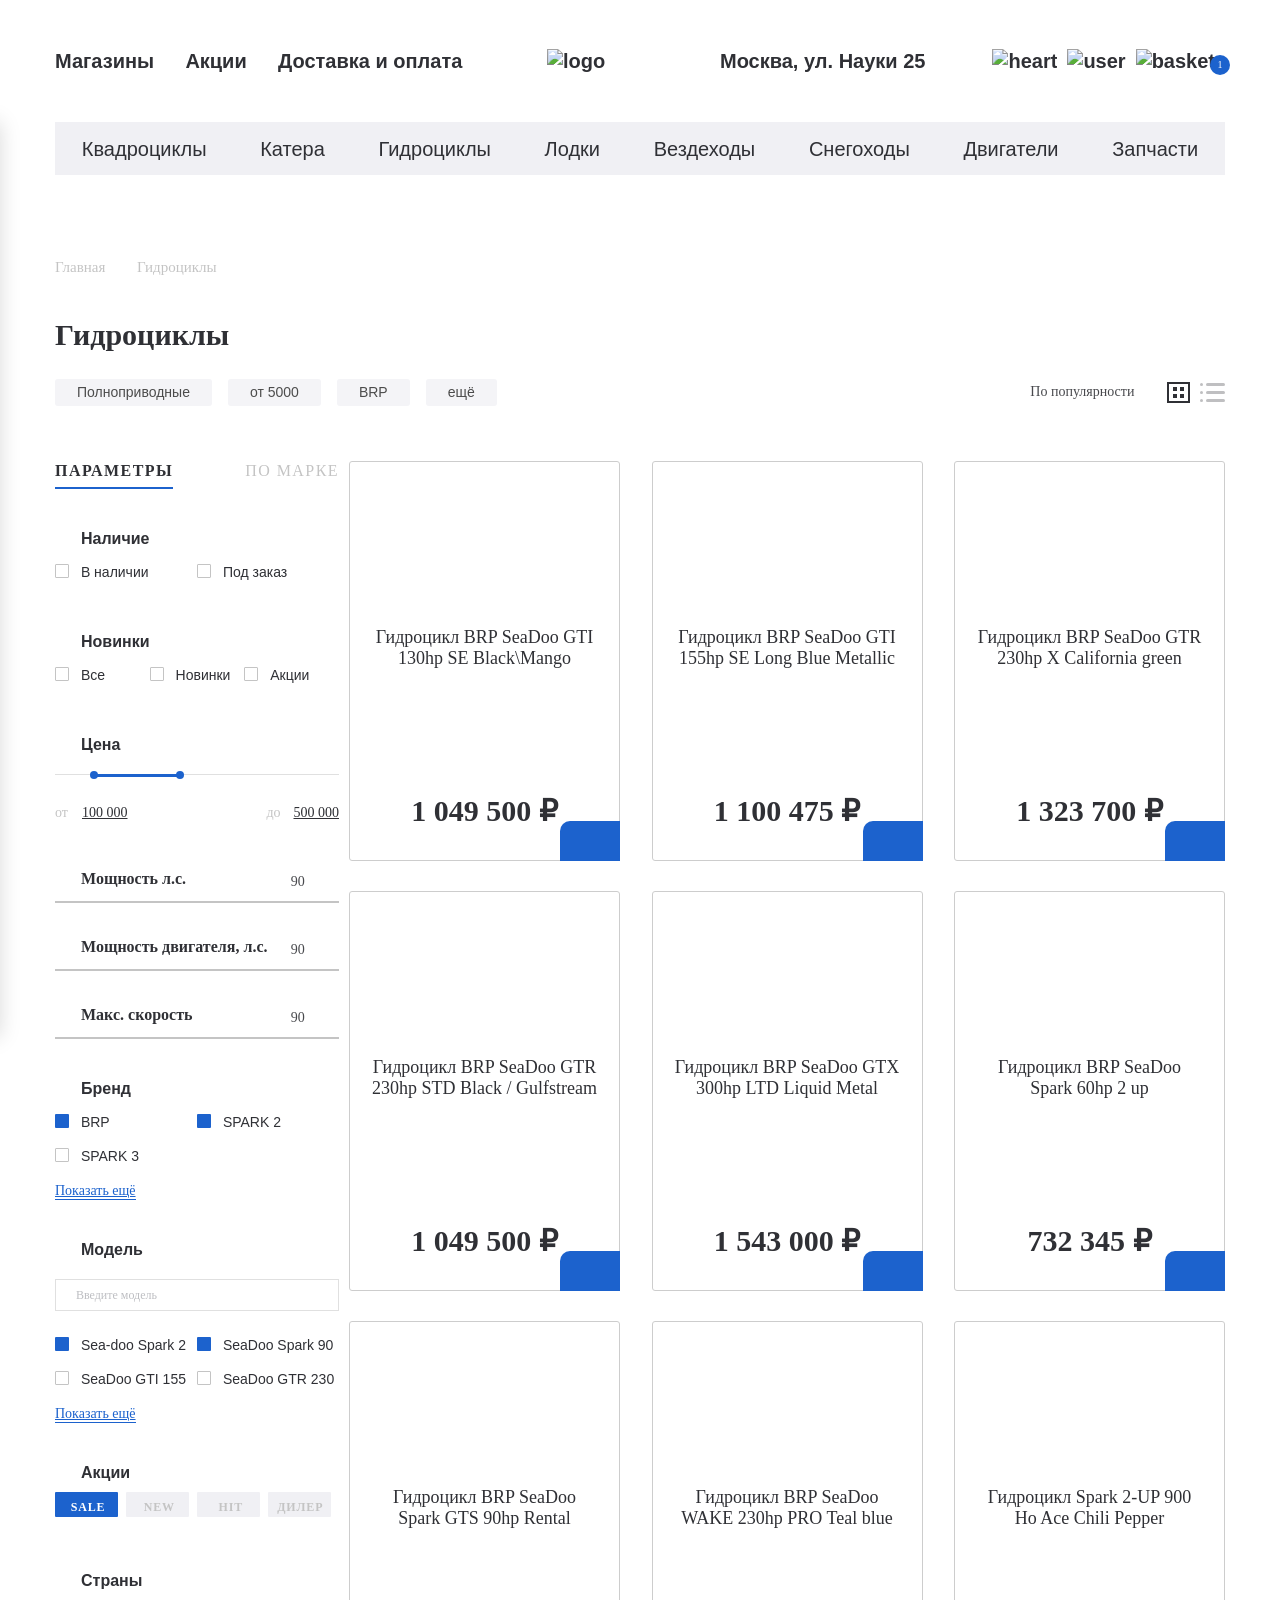
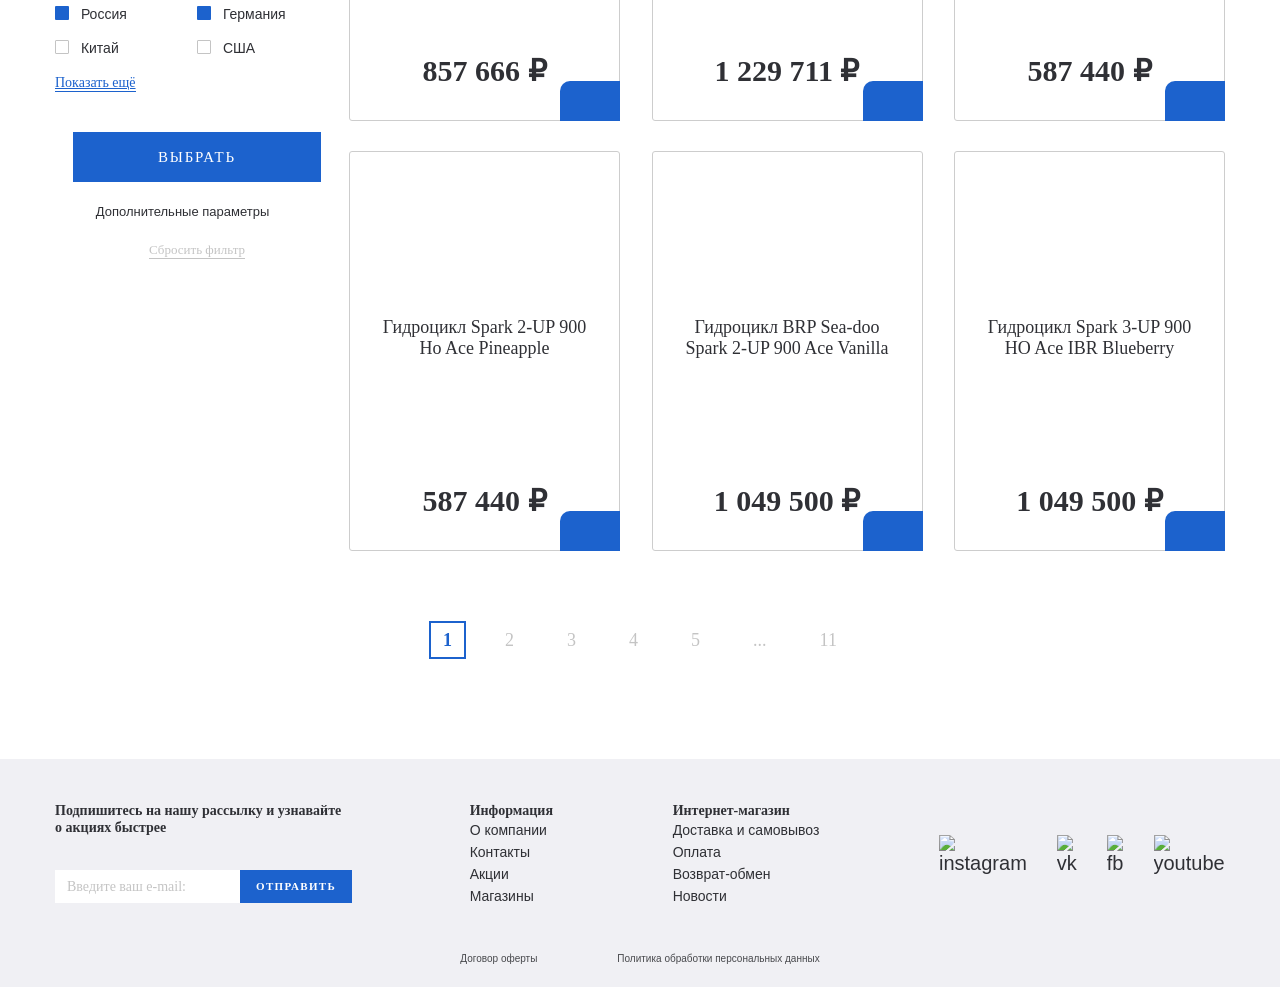
==== catalog.html @ 871e612c "Add files via upload" ====
<!DOCTYPE html>
<html lang="ru">

<head>
    <meta charset="UTF-8">
    <meta http-equiv="X-UA-Compatible" content="IE=edge">
    <meta name="viewport" content="width=device-width, initial-scale=1.0">
    <title>Hydrocycles</title>
    <link rel="stylesheet" href="css/style.min.css">
</head>

<body>

    <div class="wrapper">
        <header class="header">
            <div class="header__top">
                <div class="container">
                    <div class="header__top-inner">

                        <nav class="menu">
                            <button class="menu__btn">
                                <div class="menu__btn-line"></div>
                                <div class="menu__btn-line"></div>
                                <div class="menu__btn-line"></div>
                            </button>

                            <ul class="menu__list">
                                <li class="menu__item"><a class="menu__link" href="#">Магазины</a></li>
                                <li class="menu__item"><a class="menu__link" href="#">Акции</a></li>
                                <li class="menu__item"><a class="menu__link" href="#">Доставка и оплата</a></li>
                            </ul>
                        </nav>
                        <a class="logo" href="#">
                            <img class="logo__img" src="images/logo.svg" alt="logo">
                        </a>
                        <div class="header__box">
                            <p class="header__address">
                                Москва, ул. Науки 25
                            </p>
                            <ul class="user-list">
                                <li class="user-list__item">
                                    <a class="user-list__link" href="#">
                                        <img src="images/heart.svg" alt="heart">
                                    </a>
                                </li>
                                <li class="user-list__item">
                                    <a class="user-list__link" href="#">
                                        <img src="images/user.svg" alt="user">
                                    </a>
                                </li>
                                <li class="user-list__item">
                                    <a class="user-list__link basket" href="#">
                                        <img src="images/basket.svg" alt="basket">
                                        <p class="basket__num">1</p>
                                    </a>
                                </li>
                            </ul>
                        </div>
                    </div>
                </div>
            </div>
            <ul class="menu-mobile__list">
                <li class="menu-mobile__item">
                    <a class="menu-mobile__link" href="#">
                        <img class="menu-mobile__img" src="images/user.svg" alt="user">
                        <p class="menu-mobile__text">Войти</p>
                    </a>
                </li>
                <li class="menu-mobile__item">
                    <a class="menu-mobile__link" href="#">
                        <img class="menu-mobile__img" src="images/user.svg" alt="user">
                        <p class="menu-mobile__text">Регистрация</p>
                    </a>
                </li>
                <li class="menu-mobile__item">
                    <a class="menu-mobile__link" href="#">
                        <img class="menu-mobile__img" src="images/heart.svg" alt="heart">
                        <p class="menu-mobile__text">Избранное</p>
                    </a>
                </li>
                <li class="menu-mobile__item">
                    <a class="menu-mobile__link" href="#">
                        <img class="menu-mobile__img" src="images/basket.svg" alt="basket">
                        <p class="menu-mobile__text">Корзина</p>
                    </a>
                </li>
                <li class="menu-mobile__item">
                    <a class="menu-mobile__link" href="#">
                        <img class="menu-mobile__img" src="images/home.svg" alt="shop">
                        <p class="menu-mobile__text">Магазины</p>
                    </a>
                </li>
                <li class="menu-mobile__item">
                    <a class="menu-mobile__link" href="#">
                        <img class="menu-mobile__img" src="images/procents.svg" alt="sales">
                        <p class="menu-mobile__text">Акции</p>
                    </a>
                </li>
                <li class="menu-mobile__item">
                    <a class="menu-mobile__link" href="#">
                        <img class="menu-mobile__img" src="images/delivery.svg" alt="delivery">
                        <p class="menu-mobile__text">Доставка и оплата</p>
                    </a>
                </li>
                <li class="menu-mobile__item">
                    <a class="menu-mobile__link" href="#">
                        <p class="menu-mobile__text">Квадроциклы</p>
                    </a>
                </li>
                <li class="menu-mobile__item">
                    <a class="menu-mobile__link" href="#">
                        <p class="menu-mobile__text">Катера</p>
                    </a>
                </li>
                <li class="menu-mobile__item">
                    <a class="menu-mobile__link" href="#">
                        <p class="menu-mobile__text">Гидроциклы</p>
                    </a>
                </li>
                <li class="menu-mobile__item">
                    <a class="menu-mobile__link" href="#">
                        <p class="menu-mobile__text">Лодки</p>
                    </a>
                </li>
                <li class="menu-mobile__item">
                    <a class="menu-mobile__link" href="#">
                        <p class="menu-mobile__text">Вездеходы</p>
                    </a>
                </li>
                <li class="menu-mobile__item">
                    <a class="menu-mobile__link" href="#">
                        <p class="menu-mobile__text">Снегопады</p>
                    </a>
                </li>
                <li class="menu-mobile__item">
                    <a class="menu-mobile__link" href="#">
                        <p class="menu-mobile__text">Двигатели</p>
                    </a>
                </li>
                <li class="menu-mobile__item">
                    <a class="menu-mobile__link" href="#">
                        <p class="menu-mobile__text">Запчасти</p>
                    </a>
                </li>
            </ul>

            <div class="menu__mobile-linewrapper">
                <ul class="menu__mobile-line">
                    <li class="menu__item"><a class="menu__link" href="#">Магазины</a></li>
                    <li class="menu__item"><a class="menu__link" href="#">Акции</a></li>
                    <li class="menu__item"><a class="menu__link" href="#">Доставка и оплата</a></li>
                </ul>
            </div>
            <div class="header__bottom">
                <div class="container">
                    <ul class="menu-categories">
                        <li class="menu-categories__item"><a class="menu-categories__link" href="#">Квадроциклы</a></li>
                        <li class="menu-categories__item"><a class="menu-categories__link" href="#">Катера</a></li>
                        <li class="menu-categories__item"><a class="menu-categories__link" href="#">Гидроциклы</a></li>
                        <li class="menu-categories__item"><a class="menu-categories__link" href="#">Лодки</a></li>
                        <li class="menu-categories__item"><a class="menu-categories__link" href="#">Вездеходы</a></li>
                        <li class="menu-categories__item"><a class="menu-categories__link" href="#">Снегоходы</a></li>
                        <li class="menu-categories__item"><a class="menu-categories__link" href="#">Двигатели</a></li>
                        <li class="menu-categories__item"><a class="menu-categories__link" href="#">Запчасти</a></li>
                    </ul>
                </div>
            </div>
        </header>

        <main class="main">

            <div class="breadcrumbs">
                <div class="container">
                    <div class="breadcrumbs__inner">
                        <ul class="breadcrumbs__list mobile-overflow">
                            <li class="breadcrumbs__list-item">
                                <a class="breadcrumbs__list-link" href="#">Главная</a>
                            </li>
                            <li class="breadcrumbs__list-item">
                                <a class="breadcrumbs__list-link" href="#">Гидроциклы</a>
                            </li>
                        </ul>
                    </div>
                </div>
            </div>
            <section class="catalog">
                <div class="container">
                    <h2 class="catalog__title">Гидроциклы</h2>
                    <div class="catalog__filter">
                        <div class="catalog__filter-itemsinner">
                            <div class="catalog__filter-items mobile-overflow">
                                <button>Полноприводные</button>
                                <button>от 5000</button>
                                <button>BRP</button>
                                <button>ещё</button>
                            </div>
                        </div>


                        <div class="catalog__filter-btn">
                            <select class=" filter-style select-item">
                                <option class="catalog__filter-option" value="">По популярности</option>
                                <option class="catalog__filter-option" value="">2</option>
                                <option class="catalog__filter-option" value="">3</option>
                            </select>
                            <button
                                class="catalog__filter-btngrid catalog__filter-button catalog__filter-button--active">
                                <svg width="23" height="21" viewbox="0 0 23 21" fill="none"
                                    xmlns="http://www.w3.org/2000/svg">
                                    <rect x="1" y="1" width="21" height="19" stroke="#2F3035" stroke-width="2" />
                                    <rect x="7" y="6" width="2" height="2" fill="#2F3035" stroke="#2F3035"
                                        stroke-width="2" />
                                    <rect x="7" y="13" width="2" height="2" fill="#2F3035" stroke="#2F3035"
                                        stroke-width="2" />
                                    <rect x="14" y="6" width="2" height="2" fill="#2F3035" stroke="#2F3035"
                                        stroke-width="2" />
                                    <rect x="14" y="13" width="2" height="2" fill="#2F3035" stroke="#2F3035"
                                        stroke-width="2" />
                                </svg>
                            </button>
                            <button class="catalog__filter-btnline catalog__filter-button">
                                <svg width="25" height="19" viewbox="0 0 25 19" fill="none"
                                    xmlns="http://www.w3.org/2000/svg">
                                    <g opacity="1">
                                        <rect x="6" width="19" height="3" rx="1.5" fill="#2F3035" />
                                        <rect x="6" y="8" width="19" height="3" rx="1.5" fill="#2F3035" />
                                        <rect x="6" y="16" width="19" height="3" rx="1.5" fill="#2F3035" />
                                        <rect width="3" height="3" rx="1.5" fill="#2F3035" />
                                        <rect y="8" width="3" height="3" rx="1.5" fill="#2F3035" />
                                        <rect y="16" width="3" height="3" rx="1.5" fill="#2F3035" />
                                    </g>
                                </svg>
                            </button>
                        </div>

                    </div>
                   
                    <div class="catalog__inner">
                         <div class="aside__btn">Фильтры</div>
                        <aside class="catalog__inner-aside aside-filter">
                            <div class="tabs-wrapper tabs-wrapper--no-scroll">
                                <div class="tabs aside-filter__tabs">
                                    <a class="tab  aside-filter__tab tab--active"
                                        href="#filter-1"><span>Параметры</span></a>
                                    <a class="tab aside-filter__tab" href="#filter-2"><span>По марке</span></a>
                                </div>
                  
                                <div class="tabs-container">
                                    <div id="filter-1"
                                        class="tabs-content aside-filter__tabs-content tabs-content--active">
                                        <form class="aside-filter__form">
                                            <ul class="aside-filter__list">
                                                <li class="aside-filter__item-drop">
                                                    <p
                                                        class="aside-filter__item-title filter__item-drop filter__item-drop--active">
                                                        Наличие</p>
                                                    <div class="aside-filter__content">
                                                        <div class="aside-filter__content-box">
                                                            <label class="aside-filter__content-label">
                                                                <input class="filter-style" type="checkbox">
                                                                В наличии
                                                            </label>
                                                        </div>
                                                        <div class="aside-filter__content-box">
                                                            <label class="aside-filter__content-label">
                                                                <input class="filter-style" type="checkbox">
                                                                Под заказ
                                                            </label>
                                                        </div>
                                                    </div>
                                                </li>

                                                <li class="aside-filter__item-drop">
                                                    <p
                                                        class="aside-filter__item-title filter__item-drop filter__item-drop--active">
                                                        Новинки</p>
                                                    <div class="aside-filter__content aside-filter__content-radio">
                                                        <div class="aside-filter__content-box">
                                                            <label class="aside-filter__content-label">
                                                                <input class="filter-style" name="radio" type="radio">
                                                                Все
                                                            </label>
                                                        </div>
                                                        <div class="aside-filter__content-box">
                                                            <label class="aside-filter__content-label">
                                                                <input class="filter-style" name="radio" type="radio">
                                                                Новинки
                                                            </label>
                                                        </div>
                                                        <div class="aside-filter__content-box">
                                                            <label class="aside-filter__content-label">
                                                                <input class="filter-style" name="radio" type="radio">
                                                                Акции
                                                            </label>
                                                        </div>
                                                    </div>
                                                </li>
                                                <li class="aside-filter__item-drop">
                                                    <p
                                                        class="aside-filter__item-title filter__item-drop filter__item-drop--active">
                                                        Цена</p>

                                                    <div class="aside-filter__content ">
                                                        <input type="text" class="js-range-slider" name="my_range"
                                                            value="" data-min="100000" data-max="500000"
                                                            data-from="150000" data-to="275000" />
                                                    </div>
                                                </li>

                                                <li class="aside-filter__item-list">
                                                    <div class="filter__item-list">
                                                        <p class="filter__item-listtitle">Мощность л.с. </p>
                                                        <select class="filter-style filter__item-listselect">
                                                            <option>90</option>
                                                            <option>130</option>
                                                            <option>154</option>
                                                            <option>230</option>
                                                        </select>

                                                    </div>
                                                    <div class="filter__item-list">
                                                        <p class="filter__item-listtitle">Мощность двигателя, л.с. </p>
                                                        <select class="filter-style filter__item-listselect">
                                                            <option>90</option>
                                                            <option>130</option>
                                                            <option>154</option>
                                                            <option>230</option>
                                                        </select>

                                                    </div>

                                                    <div class="filter__item-list">
                                                        <p class="filter__item-listtitle">Макс. скорость </p>
                                                        <select class="filter-style filter__item-listselect">
                                                            <option>90</option>
                                                            <option>130</option>
                                                            <option>154</option>
                                                            <option>230</option>
                                                        </select>

                                                    </div>

                                                </li>

                                                <li class="aside-filter__item-drop">
                                                    <p
                                                        class="aside-filter__item-title filter__item-drop filter__item-drop--active">
                                                        Бренд</p>
                                                    <div class="aside-filter__content">
                                                        <div class="aside-filter__content-box">
                                                            <label class="aside-filter__content-label">
                                                                <input class="filter-style" type="checkbox" checked>
                                                                BRP
                                                            </label>
                                                        </div>
                                                        <div class="aside-filter__content-box">
                                                            <label class="aside-filter__content-label">
                                                                <input class="filter-style" type="checkbox" checked>
                                                                SPARK 2
                                                            </label>
                                                        </div>
                                                        <div class="aside-filter__content-box">
                                                            <label class="aside-filter__content-label">
                                                                <input class="filter-style" type="checkbox">
                                                                SPARK 3
                                                            </label>
                                                        </div>
                                                        <div class="filter-more">
                                                            <button class="filter-more__btn">Показать ещё </button>
                                                        </div>
                                                    </div>
                                                </li>

                                                <li class="aside-filter__item-drop">
                                                    <p
                                                        class="aside-filter__item-title filter__item-drop filter__item-drop--active">
                                                        Модель
                                                    </p>
                                                    <div class="aside-filter__content">
                                                        <input class="filter-search" type="text"
                                                            placeholder="Введите модель ">
                                                        <div class="aside-filter__content-box">
                                                            <label class="aside-filter__content-label">
                                                                <input class="filter-style" type="checkbox" checked>
                                                                Sea-doo Spark 2
                                                            </label>
                                                        </div>
                                                        <div class="aside-filter__content-box">
                                                            <label class="aside-filter__content-label">
                                                                <input class="filter-style" type="checkbox" checked>
                                                                SeaDoo Spark 90
                                                            </label>
                                                        </div>
                                                        <div class="aside-filter__content-box">
                                                            <label class="aside-filter__content-label">
                                                                <input class="filter-style" type="checkbox">
                                                                SeaDoo GTI 155
                                                            </label>
                                                        </div>
                                                        <div class="aside-filter__content-box">
                                                            <label class="aside-filter__content-label">
                                                                <input class="filter-style" type="checkbox">
                                                                SeaDoo GTR 230
                                                            </label>
                                                        </div>
                                                        <div class="filter-more">
                                                            <button class="filter-more__btn">Показать ещё </button>
                                                        </div>
                                                    </div>
                                                </li>

                                                <li class="aside-filter__item-drop btn-checked">

                                                    <p
                                                        class="aside-filter__item-title filter__item-drop filter__item-drop--active">
                                                        Акции</p>
                                                    <div class="aside-filter__content">
                                                        <div class="aside-filter__content-box">
                                                            <label class="aside-filter__content-label">
                                                                <input class="filter-style" type="checkbox" checked>
                                                                <span class="btn-checked__text">SALE</span>
                                                            </label>
                                                        </div>
                                                        <div class="aside-filter__content-box">
                                                            <label class="aside-filter__content-label">
                                                                <input class="filter-style" type="checkbox">
                                                                <span class="btn-checked__text">NEW</span>
                                                            </label>
                                                        </div>
                                                        <div class="aside-filter__content-box">
                                                            <label class="aside-filter__content-label">
                                                                <input class="filter-style" type="checkbox">
                                                                <span class="btn-checked__text"> HIT</span>
                                                            </label>
                                                        </div>
                                                        <div class="aside-filter__content-box">
                                                            <label class="aside-filter__content-label">
                                                                <input class="filter-style" type="checkbox">
                                                                <span class="btn-checked__text"> ДИЛЕР</span>
                                                            </label>
                                                        </div>
                                                    </div>
                                                </li>

                                                <li class="aside-filter__item-drop">
                                                    <p
                                                        class="aside-filter__item-title filter__item-drop filter__item-drop--active">
                                                        Страны</p>
                                                    <div class="aside-filter__content">
                                                        <div class="aside-filter__content-box">
                                                            <label class="aside-filter__content-label">
                                                                <input class="filter-style" type="checkbox" checked>
                                                                Россия
                                                            </label>
                                                        </div>
                                                        <div class="aside-filter__content-box">
                                                            <label class="aside-filter__content-label">
                                                                <input class="filter-style" type="checkbox" checked>
                                                                Германия
                                                            </label>
                                                        </div>
                                                        <div class="aside-filter__content-box">
                                                            <label class="aside-filter__content-label">
                                                                <input class="filter-style" type="checkbox">
                                                                Китай
                                                            </label>
                                                        </div>
                                                        <div class="aside-filter__content-box">
                                                            <label class="aside-filter__content-label">
                                                                <input class="filter-style" type="checkbox">
                                                                США
                                                            </label>
                                                        </div>
                                                        <div class="filter-more">
                                                            <button class="filter-more__btn">Показать ещё </button>
                                                        </div>
                                                    </div>
                                                </li>
                                                <li class="aside-filter__item-drop aside-filter__item-btn">
                                                    <button class="filter-btn__choose filter-btn__choose--active"
                                                        type="submit">Выбрать</button>
                                                    <p class="filter__extra">Дополнительные параметры</p>
                                                    <div class="filter__extra-content">more</div>
                                                    <button class="filter-btn__reset" type="submit">Сбросить
                                                        фильтр</button>
                                                </li>
                                            </ul>
                                        </form>
                                    </div>
                                    <div id="filter-2" class="tabs-content aside-filter__tabs-content"></div>
                                </div>
                            </div>
                        </aside>
                        <div class="catalog__inner-list">
                            <div class="product-item__wrapper ">
                                <button class="product-item__favorite"></button>
                                <button class="product-item__basket">

                                </button>
                                <a class="product-item__notify-link" href="#">
                                    <span>Сообщить о поступлении</span> </a>
                                <a class="product-item" href="#">
                                    <p class="product-item__hover-text">посмотреть товар</p>
                                    <img class="product-item__img" src="images/content/hydrocycle-1.png" alt="">
                                    <h4 class="product-item__title">Гидроцикл BRP SeaDoo GTI 130hp SE Black\Mango</h4>
                                    <p class=" price product-item__price">1 049 500 ₽</p>
                                    <p class="product-item__notify-text">нет в наличии</p>
                                </a>
                            </div>
                            <div class="product-item__wrapper ">
                                <button class="product-item__favorite"></button>
                                <button class="product-item__basket">

                                </button>
                                <a class="product-item__notify-link" href="#">
                                    <span>Сообщить о поступлении</span> </a>
                                <a class="product-item " href="#">
                                    <p class="product-item__hover-text">посмотреть товар</p>
                                    <img class="product-item__img" src="images/content/hydrocycle-2.png" alt="">
                                    <h4 class="product-item__title">Гидроцикл BRP SeaDoo GTI 155hp SE Long Blue Metallic
                                    </h4>
                                    <p class=" price product-item__price">1 100 475 ₽</p>
                                    <p class="product-item__notify-text">нет в наличии</p>
                                </a>
                            </div>
                            <div class="product-item__wrapper ">
                                <button class="product-item__favorite"></button>
                                <button class="product-item__basket">

                                </button>
                                <a class="product-item__notify-link" href="#">
                                    <span>Сообщить о поступлении</span> </a>
                                <a class="product-item " href="#">
                                    <p class="product-item__hover-text">посмотреть товар</p>
                                    <img class="product-item__img" src="images/content/hydrocycle-3.png" alt="">
                                    <h4 class="product-item__title">Гидроцикл BRP SeaDoo GTR 230hp X California green
                                    </h4>
                                    <p class=" price product-item__price">1 323 700 ₽</p>
                                    <p class="product-item__notify-text">нет в наличии</p>
                                </a>
                            </div>
                            <div class="product-item__wrapper ">
                                <button class="product-item__favorite"></button>
                                <button class="product-item__basket">

                                </button>
                                <a class="product-item__notify-link" href="#">
                                    <span>Сообщить о поступлении</span> </a>
                                <a class="product-item " href="#">
                                    <p class="product-item__hover-text">посмотреть товар</p>
                                    <img class="product-item__img" src="images/content/hydrocycle-4.png" alt="">
                                    <h4 class="product-item__title">Гидроцикл BRP SeaDoo GTR 230hp STD Black /
                                        Gulfstream</h4>
                                    <p class=" price product-item__price">1 049 500 ₽</p>
                                    <p class="product-item__notify-text">нет в наличии</p>
                                </a>
                            </div>
                            <div class="product-item__wrapper ">
                                <button class="product-item__favorite"></button>
                                <button class="product-item__basket">

                                </button>
                                <a class="product-item__notify-link" href="#">
                                    <span>Сообщить о поступлении</span> </a>
                                <a class="product-item " href="#">
                                    <p class="product-item__hover-text">посмотреть товар</p>
                                    <img class="product-item__img" src="images/content/hydrocycle-5.png" alt="">
                                    <h4 class="product-item__title">Гидроцикл BRP SeaDoo GTX 300hp LTD Liquid Metal</h4>
                                    <p class=" price product-item__price">1 543 000 ₽</p>
                                    <p class="product-item__notify-text">нет в наличии</p>
                                </a>
                            </div>
                            <div class="product-item__wrapper ">
                                <button class="product-item__favorite"></button>
                                <button class="product-item__basket">

                                </button>
                                <a class="product-item__notify-link" href="#">
                                    <span>Сообщить о поступлении</span> </a>
                                <a class="product-item " href="#">
                                    <p class="product-item__hover-text">посмотреть товар</p>
                                    <img class="product-item__img" src="images/content/hydrocycle-6.png" alt="">
                                    <h4 class="product-item__title">Гидроцикл BRP SeaDoo Spark 60hp 2 up</h4>
                                    <p class=" price product-item__price">732 345 ₽</p>
                                    <p class="product-item__notify-text">нет в наличии</p>
                                </a>
                            </div>
                            <div class="product-item__wrapper ">
                                <button class="product-item__favorite"></button>
                                <button class="product-item__basket">

                                </button>
                                <a class="product-item__notify-link" href="#">
                                    <span>Сообщить о поступлении</span> </a>
                                <a class="product-item " href="#">
                                    <p class="product-item__hover-text">посмотреть товар</p>
                                    <img class="product-item__img" src="images/content/hydrocycle-7.png" alt="">
                                    <h4 class="product-item__title">Гидроцикл BRP SeaDoo Spark GTS 90hp Rental</h4>
                                    <p class=" price product-item__price">857 666 ₽</p>
                                    <p class="product-item__notify-text">нет в наличии</p>
                                </a>
                            </div>
                            <div class="product-item__wrapper ">
                                <button class="product-item__favorite"></button>
                                <button class="product-item__basket">
                                </button>
                                <a class="product-item__notify-link" href="#">
                                    <span>Сообщить о поступлении</span> </a>
                                <a class="product-item " href="#">
                                    <p class="product-item__hover-text">посмотреть товар</p>
                                    <img class="product-item__img" src="images/content/hydrocycle-8.png" alt="">
                                    <h4 class="product-item__title">Гидроцикл BRP SeaDoo WAKE 230hp PRO Teal blue
                                    </h4>
                                    <p class=" price product-item__price">1 229 711 ₽</p>
                                    <p class="product-item__notify-text">нет в наличии</p>
                                </a>
                            </div>
                            <div class="product-item__wrapper ">
                                <button class="product-item__favorite"></button>
                                <button class="product-item__basket">

                                </button>
                                <a class="product-item__notify-link" href="#">
                                    <span>Сообщить о поступлении</span> </a>
                                <a class="product-item " href="#">
                                    <p class="product-item__hover-text">посмотреть товар</p>
                                    <img class="product-item__img" src="images/content/hydrocycle-9.png" alt="">
                                    <h4 class="product-item__title">Гидроцикл Spark 2-UP 900 Ho Ace Chili Pepper</h4>
                                    <p class=" price product-item__price">587 440 ₽</p>
                                    <p class="product-item__notify-text">нет в наличии</p>
                                </a>
                            </div>
                            <div class="product-item__wrapper ">
                                <button class="product-item__favorite"></button>
                                <button class="product-item__basket">

                                </button>
                                <a class="product-item__notify-link" href="#">
                                    <span>Сообщить о поступлении</span> </a>
                                <a class="product-item " href="#">
                                    <p class="product-item__hover-text">посмотреть товар</p>
                                    <img class="product-item__img" src="images/content/hydrocycle-10.png" alt="">
                                    <h4 class="product-item__title">Гидроцикл Spark 2-UP 900 Ho Ace Pineapple </h4>
                                    <p class=" price product-item__price">587 440 ₽</p>
                                    <p class="product-item__notify-text">нет в наличии</p>
                                </a>
                            </div>
                            <div class="product-item__wrapper ">
                                <button class="product-item__favorite"></button>
                                <button class="product-item__basket">

                                </button>
                                <a class="product-item__notify-link" href="#">
                                    <span>Сообщить о поступлении</span> </a>
                                <a class="product-item " href="#">
                                    <p class="product-item__hover-text">посмотреть товар</p>
                                    <img class="product-item__img" src="images/content/hydrocycle-11.png" alt="">
                                    <h4 class="product-item__title">Гидроцикл BRP Sea-doo Spark 2-UP 900 Ace Vanilla
                                    </h4>
                                    <p class=" price product-item__price">1 049 500 ₽</p>
                                    <p class="product-item__notify-text">нет в наличии</p>
                                </a>
                            </div>
                            <div class="product-item__wrapper ">
                                <button class="product-item__favorite"></button>
                                <button class="product-item__basket">

                                </button>
                                <a class="product-item__notify-link" href="#">
                                    <span>Сообщить о поступлении</span> </a>
                                <a class="product-item " href="#">
                                    <p class="product-item__hover-text">посмотреть товар</p>
                                    <img class="product-item__img" src="images/content/hydrocycle-12.png" alt="">
                                    <h4 class="product-item__title">Гидроцикл Spark 3-UP 900 HO Ace IBR Blueberry</h4>
                                    <p class=" price product-item__price">1 049 500 ₽</p>
                                    <p class="product-item__notify-text">нет в наличии</p>
                                </a>
                            </div>
                        </div>
                    </div>
                    <div class="pagination">
                        <ul class="pagination-list">
                            <li class="pagination-list__item active"><a href="#">1</a></li>
                            <li class="pagination-list__item"><a href="#">2</a></li>
                            <li class="pagination-list__item"><a href="#">3</a></li>
                            <li class="pagination-list__item"><a href="#">4</a></li>
                            <li class="pagination-list__item"><a href="#">5</a></li>
                            <li class="pagination-list__item pagination-list__item--dots"><a
                                    href="#"><span>...</span></a></li>
                            <li class="pagination-list__item"><a href="#">11</a></li>
                        </ul>
                    </div>
                </div>
            </section>

        </main>
        <footer class="footer">
            <div class="container">
                <div class="footer__top">
                    <div class="footer__top-inner">
                        <div class="footer__top-item footer__top-newslatter">
                            <h6 class="footer__top-title">Подпишитесь на нашу рассылку
                                и узнавайте о акциях быстрее
                            </h6>
                            <form class="footer-form">
                                <input class="footer-form__input" type="email" placeholder="Введите ваш e-mail:">
                                <button class="footer-form__btn" type="submit">Отправить</button>
                            </form>
                        </div>
                        <div class="footer__top-item footer__top-itemdrop">
                            <h6 class="footer__top-title footer__topdrop">Информация</h6>
                            <ul class="footer-list">
                                <li class="footer-list__item"><a href="#">О компании</a></li>
                                <li class="footer-list__item"><a href="#">Контакты</a></li>
                                <li class="footer-list__item"><a href="#">Акции</a></li>
                                <li class="footer-list__item"><a href="#">Магазины</a></li>
                            </ul>
                        </div>
                        <div class="footer__top-item">
                            <h6 class="footer__top-title footer__topdrop">Интернет-магазин</h6>
                            <ul class="footer-list">
                                <li class="footer-list__item"><a href="#">Доставка и самовывоз</a></li>
                                <li class="footer-list__item"><a href="#">Оплата</a></li>
                                <li class="footer-list__item"><a href="#">Возврат-обмен</a></li>
                                <li class="footer-list__item"><a href="#">Новости</a></li>
                            </ul>
                        </div>
                        <div class="footer__top-item footer__top-social">

                            <ul class="social-list">
                                <li class="social-list__item">
                                    <a class="social-list__item-link" href="#">
                                        <img class="social-list__item-img" src="images/instagram.svg" alt="instagram">
                                    </a>
                                </li>
                                <li class="social-list__item">
                                    <a class="social-list__item-link" href="#">
                                        <img class="social-list__item-img" src="images/vk.svg" alt="vk">
                                    </a>
                                </li>
                                <li class="social-list__item">
                                    <a class="social-list__item-link" href="#">
                                        <img class="social-list__item-img" src="images/fb.svg" alt="fb">
                                    </a>
                                </li>
                                <li class="social-list__item">
                                    <a class="social-list__item-link" href="#">
                                        <img class="social-list__item-img" src="images/youtube.svg" alt="youtube">
                                    </a>
                                </li>
                            </ul>
                        </div>
                    </div>
                </div>
                <div class="footer__bottom">
                    <a class="footer__bottom-link" href="#">Договор оферты</a>
                    <a class="footer__bottom-link" href="#">Политика обработки персональных данных</a>
                </div>
            </div>
        </footer>
    </div>


    <script src="js/main.min.js"></script>
</body>

</html>
---- css/style.min.css ----
:root{--accent-color: red}@font-face{font-family:"Barlow";font-style:normal;font-weight:300;src:local("Barlow"),url("../fonts/Barlow-Light.woff2") format("woff2"),url("../fonts/Barlow-Light.woff") format("woff")}@font-face{font-family:"Barlow";font-style:normal;font-weight:400;src:local("Barlow"),url("../fonts/Barlow-Regular.woff2") format("woff2"),url("../fonts/Barlow-Regular.woff") format("woff")}@font-face{font-family:"Barlow";font-style:normal;font-weight:600;src:local("Barlow"),url("../fonts/Barlow-SemiBold.woff2") format("woff2"),url("../fonts/Barlow-SemiBold.woff") format("woff")}@font-face{font-family:"Barlow";font-style:normal;font-weight:700;src:local("Barlow"),url("../fonts/Barlow-Bold.woff2") format("woff2"),url("../fonts/Barlow-Bold.woff") format("woff")}@font-face{font-family:"Proxima Nova";font-style:normal;font-weight:600;src:local("Proxima Nova"),url("../fonts/ProximaNova-SemiBold.woff2") format("woff2"),url("../fonts/ProximaNova-SemiBold.woff") format("woff")}@font-face{font-family:"Proxima Nova";font-style:normal;font-weight:700;src:local("Proxima Nova"),url("../fonts/ProximaNova-Bold.woff2") format("woff2"),url("../fonts/ProximaNova-Bold.woff") format("woff")}@font-face{font-family:"SFProDisplay";font-style:normal;font-weight:400;src:local("SFProDisplay"),url("../fonts/SFProDisplay-Regular.woff2") format("woff2"),url("../fonts/SFProDisplay-Regular.woff") format("woff")}@font-face{font-family:"SFProDisplay";font-style:normal;font-weight:500;src:local("SFProDisplay"),url("../fonts/SFProDisplay-Medium.woff2") format("woff2"),url("../fonts/SFProDisplay-Medium.woff") format("woff")}@font-face{font-family:"SFProDisplay";font-style:normal;font-weight:600;src:local("SFProDisplay"),url("../fonts/SFProDisplay-SemiBold.woff2") format("woff2"),url("../fonts/SFProDisplay-SemiBold.woff") format("woff")}@font-face{font-family:"SFProDisplay";font-style:normal;font-weight:700;src:local("SFProDisplay"),url("../fonts/SFProDisplay-Bold.woff2") format("woff2"),url("../fonts/SFProDisplay-Bold.woff") format("woff")}@font-face{font-family:"Staatliches";font-style:normal;font-weight:400;src:local("Staatliches"),url("../fonts/Staatliches-Regular.woff2") format("woff2"),url("../fonts/Staatliches-Regular.woff") format("woff")}html{font-size:10px;box-sizing:border-box}*,*::after,*::before{box-sizing:inherit}ul[class],ol[class]{padding:0}body,h1,h2,h3,h4,h5,h6,p,ul[class],ol[class],li,figure,figcaption,blockquote,dl,dd{margin:0}ul[class]{list-style:none}img{max-width:100%;display:block}input,button,textarea,select{font:inherit}a{text-decoration:none;display:inline-block;color:inherit}html,body{height:100%;scroll-behavior:smooth}body{font-family:"SF Pro Display",sans-serif;color:#2f3035;font-family:sans-serif;font-size:20px;line-height:24px;font-weight:400;overflow-x:hidden;min-width:320px}.wrapper{min-height:100%;display:flex;flex-direction:column}.main{flex-grow:1}.container{max-width:1200px;margin:0 auto;padding:0 15px}.visually-hidden{position:absolute;overflow:hidden;margin:-1px;border:0;padding:0;width:1px;height:1px;clip:rect(0 0 0 0)}.page-section{margin-bottom:80px}.breadcrumbs{margin-bottom:40px}.breadcrumbs__list-item{font-family:"SF Pro Display";font-style:normal;font-weight:400;font-size:15px;line-height:18px;color:#c4c4c4;display:inline-block;padding-right:16px;margin-right:10px;position:relative}.breadcrumbs__list-item:last-child::after{display:none}.breadcrumbs__list-item::after{content:"";position:absolute;right:0;bottom:3px;width:6px;height:9px;background-image:url("../images/link-arrow.svg");background-repeat:no-repeat}.pagination{width:100%;margin-top:70px}.pagination-list{display:flex;gap:clamp(0rem,-0.909rem + 4.55vw,2.5rem);justify-content:center}.pagination-list__item{padding:6px 12px;border:2px solid rgba(0,0,0,0);font-family:"Barlow";font-style:normal;font-weight:400;font-size:18px;line-height:22px;color:#c4c4c4}.pagination-list__item.active{font-family:"Barlow";font-style:normal;font-weight:600;font-size:18px;line-height:22px;color:#1c62cd;border:2px solid #1c62cd}.pagination-list__item a{cursor:pointer;display:block}.jq-ry-container{position:relative;padding:0 5px;line-height:0;display:block;cursor:pointer;-webkit-box-sizing:content-box;-moz-box-sizing:content-box;box-sizing:content-box;direction:ltr}.jq-ry-container[readonly=readonly]{cursor:default}.jq-ry-container>.jq-ry-group-wrapper{position:relative;width:100%}.jq-ry-container>.jq-ry-group-wrapper>.jq-ry-group{position:relative;line-height:0;z-index:10;white-space:nowrap}.jq-ry-container>.jq-ry-group-wrapper>.jq-ry-group>svg{display:inline-block}.jq-ry-container>.jq-ry-group-wrapper>.jq-ry-group.jq-ry-normal-group{width:100%}.jq-ry-container>.jq-ry-group-wrapper>.jq-ry-group.jq-ry-rated-group{width:0;z-index:11;position:absolute;top:0;left:0;overflow:hidden}.slick-slider{position:relative;display:block;box-sizing:border-box;-webkit-touch-callout:none;-webkit-user-select:none;-khtml-user-select:none;-moz-user-select:none;-ms-user-select:none;user-select:none;-ms-touch-action:pan-y;touch-action:pan-y;-webkit-tap-highlight-color:rgba(0,0,0,0)}.slick-list{position:relative;overflow:hidden;display:block;margin:0;padding:0}.slick-list:focus{outline:none}.slick-list.dragging{cursor:pointer;cursor:hand}.slick-slider .slick-track,.slick-slider .slick-list{-webkit-transform:translate3d(0, 0, 0);-moz-transform:translate3d(0, 0, 0);-ms-transform:translate3d(0, 0, 0);-o-transform:translate3d(0, 0, 0);transform:translate3d(0, 0, 0)}.slick-track{position:relative;left:0;top:0;display:block;margin-left:auto;margin-right:auto}.slick-track:before,.slick-track:after{content:"";display:table}.slick-track:after{clear:both}.slick-loading .slick-track{visibility:hidden}.slick-slide{float:left;height:100%;min-height:1px;display:none}[dir=rtl] .slick-slide{float:right}.slick-slide img{display:block}.slick-slide.slick-loading img{display:none}.slick-slide.dragging img{pointer-events:none}.slick-initialized .slick-slide{display:block}.slick-loading .slick-slide{visibility:hidden}.slick-vertical .slick-slide{display:block;height:auto;border:1px solid rgba(0,0,0,0)}.slick-arrow.slick-hidden{display:none}@font-face{font-family:"swiper-icons";src:url("data:application/font-woff;charset=utf-8;base64, [base64]//wADZ2x5ZgAAAywAAADMAAAD2MHtryVoZWFkAAABbAAAADAAAAA2E2+eoWhoZWEAAAGcAAAAHwAAACQC9gDzaG10eAAAAigAAAAZAAAArgJkABFsb2NhAAAC0AAAAFoAAABaFQAUGG1heHAAAAG8AAAAHwAAACAAcABAbmFtZQAAA/gAAAE5AAACXvFdBwlwb3N0AAAFNAAAAGIAAACE5s74hXjaY2BkYGAAYpf5Hu/j+W2+MnAzMYDAzaX6QjD6/4//Bxj5GA8AuRwMYGkAPywL13jaY2BkYGA88P8Agx4j+/8fQDYfA1AEBWgDAIB2BOoAeNpjYGRgYNBh4GdgYgABEMnIABJzYNADCQAACWgAsQB42mNgYfzCOIGBlYGB0YcxjYGBwR1Kf2WQZGhhYGBiYGVmgAFGBiQQkOaawtDAoMBQxXjg/wEGPcYDDA4wNUA2CCgwsAAAO4EL6gAAeNpj2M0gyAACqxgGNWBkZ2D4/wMA+xkDdgAAAHjaY2BgYGaAYBkGRgYQiAHyGMF8FgYHIM3DwMHABGQrMOgyWDLEM1T9/w8UBfEMgLzE////P/5//f/V/xv+r4eaAAeMbAxwIUYmIMHEgKYAYjUcsDAwsLKxc3BycfPw8jEQA/[base64]/uznmfPFBNODM2K7MTQ45YEAZqGP81AmGGcF3iPqOop0r1SPTaTbVkfUe4HXj97wYE+yNwWYxwWu4v1ugWHgo3S1XdZEVqWM7ET0cfnLGxWfkgR42o2PvWrDMBSFj/IHLaF0zKjRgdiVMwScNRAoWUoH78Y2icB/yIY09An6AH2Bdu/UB+yxopYshQiEvnvu0dURgDt8QeC8PDw7Fpji3fEA4z/PEJ6YOB5hKh4dj3EvXhxPqH/SKUY3rJ7srZ4FZnh1PMAtPhwP6fl2PMJMPDgeQ4rY8YT6Gzao0eAEA409DuggmTnFnOcSCiEiLMgxCiTI6Cq5DZUd3Qmp10vO0LaLTd2cjN4fOumlc7lUYbSQcZFkutRG7g6JKZKy0RmdLY680CDnEJ+UMkpFFe1RN7nxdVpXrC4aTtnaurOnYercZg2YVmLN/d/gczfEimrE/fs/bOuq29Zmn8tloORaXgZgGa78yO9/cnXm2BpaGvq25Dv9S4E9+5SIc9PqupJKhYFSSl47+Qcr1mYNAAAAeNptw0cKwkAAAMDZJA8Q7OUJvkLsPfZ6zFVERPy8qHh2YER+3i/BP83vIBLLySsoKimrqKqpa2hp6+jq6RsYGhmbmJqZSy0sraxtbO3sHRydnEMU4uR6yx7JJXveP7WrDycAAAAAAAH//wACeNpjYGRgYOABYhkgZgJCZgZNBkYGLQZtIJsFLMYAAAw3ALgAeNolizEKgDAQBCchRbC2sFER0YD6qVQiBCv/H9ezGI6Z5XBAw8CBK/m5iQQVauVbXLnOrMZv2oLdKFa8Pjuru2hJzGabmOSLzNMzvutpB3N42mNgZGBg4GKQYzBhYMxJLMlj4GBgAYow/P/PAJJhLM6sSoWKfWCAAwDAjgbRAAB42mNgYGBkAIIbCZo5IPrmUn0hGA0AO8EFTQAA");font-weight:400;font-style:normal}:root{--swiper-theme-color: #007aff}.swiper,swiper-container{margin-left:auto;margin-right:auto;position:relative;overflow:hidden;list-style:none;padding:0;z-index:1;display:block}.swiper-vertical>.swiper-wrapper{flex-direction:column}.swiper-wrapper{position:relative;width:100%;height:100%;z-index:1;display:flex;transition-property:transform;transition-timing-function:var(--swiper-wrapper-transition-timing-function, initial);box-sizing:content-box}.swiper-android .swiper-slide,.swiper-wrapper{transform:translate3d(0px, 0, 0)}.swiper-horizontal{touch-action:pan-y}.swiper-vertical{touch-action:pan-x}.swiper-slide,swiper-slide{flex-shrink:0;width:100%;height:100%;position:relative;transition-property:transform;display:block}.swiper-slide-invisible-blank{visibility:hidden}.swiper-autoheight,.swiper-autoheight .swiper-slide{height:auto}.swiper-autoheight .swiper-wrapper{align-items:flex-start;transition-property:transform,height}.swiper-backface-hidden .swiper-slide{transform:translateZ(0);-webkit-backface-visibility:hidden;backface-visibility:hidden}.swiper-3d.swiper-css-mode .swiper-wrapper{perspective:1200px}.swiper-3d .swiper-wrapper{transform-style:preserve-3d}.swiper-3d{perspective:1200px}.swiper-3d .swiper-slide,.swiper-3d .swiper-slide-shadow,.swiper-3d .swiper-slide-shadow-left,.swiper-3d .swiper-slide-shadow-right,.swiper-3d .swiper-slide-shadow-top,.swiper-3d .swiper-slide-shadow-bottom,.swiper-3d .swiper-cube-shadow{transform-style:preserve-3d}.swiper-3d .swiper-slide-shadow,.swiper-3d .swiper-slide-shadow-left,.swiper-3d .swiper-slide-shadow-right,.swiper-3d .swiper-slide-shadow-top,.swiper-3d .swiper-slide-shadow-bottom{position:absolute;left:0;top:0;width:100%;height:100%;pointer-events:none;z-index:10}.swiper-3d .swiper-slide-shadow{background:rgba(0, 0, 0, 0.15)}.swiper-3d .swiper-slide-shadow-left{background-image:linear-gradient(to left, rgba(0, 0, 0, 0.5), rgba(0, 0, 0, 0))}.swiper-3d .swiper-slide-shadow-right{background-image:linear-gradient(to right, rgba(0, 0, 0, 0.5), rgba(0, 0, 0, 0))}.swiper-3d .swiper-slide-shadow-top{background-image:linear-gradient(to top, rgba(0, 0, 0, 0.5), rgba(0, 0, 0, 0))}.swiper-3d .swiper-slide-shadow-bottom{background-image:linear-gradient(to bottom, rgba(0, 0, 0, 0.5), rgba(0, 0, 0, 0))}.swiper-css-mode>.swiper-wrapper{overflow:auto;scrollbar-width:none;-ms-overflow-style:none}.swiper-css-mode>.swiper-wrapper::-webkit-scrollbar{display:none}.swiper-css-mode>.swiper-wrapper>.swiper-slide{scroll-snap-align:start start}.swiper-horizontal.swiper-css-mode>.swiper-wrapper{scroll-snap-type:x mandatory}.swiper-vertical.swiper-css-mode>.swiper-wrapper{scroll-snap-type:y mandatory}.swiper-centered>.swiper-wrapper::before{content:"";flex-shrink:0;order:9999}.swiper-centered>.swiper-wrapper>.swiper-slide{scroll-snap-align:center center;scroll-snap-stop:always}.swiper-centered.swiper-horizontal>.swiper-wrapper>.swiper-slide:first-child{margin-inline-start:var(--swiper-centered-offset-before)}.swiper-centered.swiper-horizontal>.swiper-wrapper::before{height:100%;min-height:1px;width:var(--swiper-centered-offset-after)}.swiper-centered.swiper-vertical>.swiper-wrapper>.swiper-slide:first-child{margin-block-start:var(--swiper-centered-offset-before)}.swiper-centered.swiper-vertical>.swiper-wrapper::before{width:100%;min-width:1px;height:var(--swiper-centered-offset-after)}.swiper-lazy-preloader{width:42px;height:42px;position:absolute;left:50%;top:50%;margin-left:-21px;margin-top:-21px;z-index:10;transform-origin:50%;box-sizing:border-box;border:4px solid var(--swiper-preloader-color, var(--swiper-theme-color));border-radius:50%;border-top-color:transparent}.swiper:not(.swiper-watch-progress) .swiper-lazy-preloader,swiper-container:not(.swiper-watch-progress) .swiper-lazy-preloader,.swiper-watch-progress .swiper-slide-visible .swiper-lazy-preloader{animation:swiper-preloader-spin 1s infinite linear}.swiper-lazy-preloader-white{--swiper-preloader-color: #fff}.swiper-lazy-preloader-black{--swiper-preloader-color: #000}@keyframes swiper-preloader-spin{0%{transform:rotate(0deg)}100%{transform:rotate(360deg)}}.swiper-virtual .swiper-slide{-webkit-backface-visibility:hidden;transform:translateZ(0)}.swiper-virtual.swiper-css-mode .swiper-wrapper::after{content:"";position:absolute;left:0;top:0;pointer-events:none}.swiper-virtual.swiper-css-mode.swiper-horizontal .swiper-wrapper::after{height:1px;width:var(--swiper-virtual-size)}.swiper-virtual.swiper-css-mode.swiper-vertical .swiper-wrapper::after{width:1px;height:var(--swiper-virtual-size)}:root{--swiper-navigation-size: 44px}.swiper-button-prev,.swiper-button-next{position:absolute;top:var(--swiper-navigation-top-offset, 50%);width:calc(var(--swiper-navigation-size)/44*27);height:var(--swiper-navigation-size);margin-top:calc(0px - var(--swiper-navigation-size)/2);z-index:10;cursor:pointer;display:flex;align-items:center;justify-content:center;color:var(--swiper-navigation-color, var(--swiper-theme-color))}.swiper-button-prev.swiper-button-disabled,.swiper-button-next.swiper-button-disabled{opacity:.35;cursor:auto;pointer-events:none}.swiper-button-prev.swiper-button-hidden,.swiper-button-next.swiper-button-hidden{opacity:0;cursor:auto;pointer-events:none}.swiper-navigation-disabled .swiper-button-prev,.swiper-navigation-disabled .swiper-button-next{display:none !important}.swiper-button-prev:after,.swiper-button-next:after{font-family:swiper-icons;font-size:var(--swiper-navigation-size);text-transform:none !important;letter-spacing:0;font-variant:initial;line-height:1}.swiper-button-prev,.swiper-rtl .swiper-button-next{left:var(--swiper-navigation-sides-offset, 10px);right:auto}.swiper-button-prev:after,.swiper-rtl .swiper-button-next:after{content:"prev"}.swiper-button-next,.swiper-rtl .swiper-button-prev{right:var(--swiper-navigation-sides-offset, 10px);left:auto}.swiper-button-next:after,.swiper-rtl .swiper-button-prev:after{content:"next"}.swiper-button-lock{display:none}.swiper-pagination{position:absolute;text-align:center;transition:300ms opacity;transform:translate3d(0, 0, 0);z-index:10}.swiper-pagination.swiper-pagination-hidden{opacity:0}.swiper-pagination-disabled>.swiper-pagination,.swiper-pagination.swiper-pagination-disabled{display:none !important}.swiper-pagination-fraction,.swiper-pagination-custom,.swiper-horizontal>.swiper-pagination-bullets,.swiper-pagination-bullets.swiper-pagination-horizontal{bottom:var(--swiper-pagination-bottom, 8px);top:var(--swiper-pagination-top, auto);left:0;width:100%}.swiper-pagination-bullets-dynamic{overflow:hidden;font-size:0}.swiper-pagination-bullets-dynamic .swiper-pagination-bullet{transform:scale(0.33);position:relative}.swiper-pagination-bullets-dynamic .swiper-pagination-bullet-active{transform:scale(1)}.swiper-pagination-bullets-dynamic .swiper-pagination-bullet-active-main{transform:scale(1)}.swiper-pagination-bullets-dynamic .swiper-pagination-bullet-active-prev{transform:scale(0.66)}.swiper-pagination-bullets-dynamic .swiper-pagination-bullet-active-prev-prev{transform:scale(0.33)}.swiper-pagination-bullets-dynamic .swiper-pagination-bullet-active-next{transform:scale(0.66)}.swiper-pagination-bullets-dynamic .swiper-pagination-bullet-active-next-next{transform:scale(0.33)}.swiper-pagination-bullet{width:var(--swiper-pagination-bullet-width, var(--swiper-pagination-bullet-size, 8px));height:var(--swiper-pagination-bullet-height, var(--swiper-pagination-bullet-size, 8px));display:inline-block;border-radius:50%;background:var(--swiper-pagination-bullet-inactive-color, #000);opacity:var(--swiper-pagination-bullet-inactive-opacity, 0.2)}button.swiper-pagination-bullet{border:none;margin:0;padding:0;box-shadow:none;-webkit-appearance:none;appearance:none}.swiper-pagination-clickable .swiper-pagination-bullet{cursor:pointer}.swiper-pagination-bullet:only-child{display:none !important}.swiper-pagination-bullet-active{opacity:var(--swiper-pagination-bullet-opacity, 1);background:var(--swiper-pagination-color, var(--swiper-theme-color))}.swiper-vertical>.swiper-pagination-bullets,.swiper-pagination-vertical.swiper-pagination-bullets{right:var(--swiper-pagination-right, 8px);left:var(--swiper-pagination-left, auto);top:50%;transform:translate3d(0px, -50%, 0)}.swiper-vertical>.swiper-pagination-bullets .swiper-pagination-bullet,.swiper-pagination-vertical.swiper-pagination-bullets .swiper-pagination-bullet{margin:var(--swiper-pagination-bullet-vertical-gap, 6px) 0;display:block}.swiper-vertical>.swiper-pagination-bullets.swiper-pagination-bullets-dynamic,.swiper-pagination-vertical.swiper-pagination-bullets.swiper-pagination-bullets-dynamic{top:50%;transform:translateY(-50%);width:8px}.swiper-vertical>.swiper-pagination-bullets.swiper-pagination-bullets-dynamic .swiper-pagination-bullet,.swiper-pagination-vertical.swiper-pagination-bullets.swiper-pagination-bullets-dynamic .swiper-pagination-bullet{display:inline-block;transition:200ms transform,200ms top}.swiper-horizontal>.swiper-pagination-bullets .swiper-pagination-bullet,.swiper-pagination-horizontal.swiper-pagination-bullets .swiper-pagination-bullet{margin:0 var(--swiper-pagination-bullet-horizontal-gap, 4px)}.swiper-horizontal>.swiper-pagination-bullets.swiper-pagination-bullets-dynamic,.swiper-pagination-horizontal.swiper-pagination-bullets.swiper-pagination-bullets-dynamic{left:50%;transform:translateX(-50%);white-space:nowrap}.swiper-horizontal>.swiper-pagination-bullets.swiper-pagination-bullets-dynamic .swiper-pagination-bullet,.swiper-pagination-horizontal.swiper-pagination-bullets.swiper-pagination-bullets-dynamic .swiper-pagination-bullet{transition:200ms transform,200ms left}.swiper-horizontal.swiper-rtl>.swiper-pagination-bullets-dynamic .swiper-pagination-bullet,:host(.swiper-horizontal.swiper-rtl) .swiper-pagination-bullets-dynamic .swiper-pagination-bullet{transition:200ms transform,200ms right}.swiper-pagination-fraction{color:var(--swiper-pagination-fraction-color, inherit)}.swiper-pagination-progressbar{background:var(--swiper-pagination-progressbar-bg-color, rgba(0, 0, 0, 0.25));position:absolute}.swiper-pagination-progressbar .swiper-pagination-progressbar-fill{background:var(--swiper-pagination-color, var(--swiper-theme-color));position:absolute;left:0;top:0;width:100%;height:100%;transform:scale(0);transform-origin:left top}.swiper-rtl .swiper-pagination-progressbar .swiper-pagination-progressbar-fill{transform-origin:right top}.swiper-horizontal>.swiper-pagination-progressbar,.swiper-pagination-progressbar.swiper-pagination-horizontal,.swiper-vertical>.swiper-pagination-progressbar.swiper-pagination-progressbar-opposite,.swiper-pagination-progressbar.swiper-pagination-vertical.swiper-pagination-progressbar-opposite{width:100%;height:var(--swiper-pagination-progressbar-size, 4px);left:0;top:0}.swiper-vertical>.swiper-pagination-progressbar,.swiper-pagination-progressbar.swiper-pagination-vertical,.swiper-horizontal>.swiper-pagination-progressbar.swiper-pagination-progressbar-opposite,.swiper-pagination-progressbar.swiper-pagination-horizontal.swiper-pagination-progressbar-opposite{width:var(--swiper-pagination-progressbar-size, 4px);height:100%;left:0;top:0}.swiper-pagination-lock{display:none}.swiper-scrollbar{border-radius:var(--swiper-scrollbar-border-radius, 10px);position:relative;-ms-touch-action:none;background:var(--swiper-scrollbar-bg-color, rgba(0, 0, 0, 0.1))}.swiper-scrollbar-disabled>.swiper-scrollbar,.swiper-scrollbar.swiper-scrollbar-disabled{display:none !important}.swiper-horizontal>.swiper-scrollbar,.swiper-scrollbar.swiper-scrollbar-horizontal{position:absolute;left:var(--swiper-scrollbar-sides-offset, 1%);bottom:var(--swiper-scrollbar-bottom, 4px);top:var(--swiper-scrollbar-top, auto);z-index:50;height:var(--swiper-scrollbar-size, 4px);width:calc(100% - 2*var(--swiper-scrollbar-sides-offset, 1%))}.swiper-vertical>.swiper-scrollbar,.swiper-scrollbar.swiper-scrollbar-vertical{position:absolute;left:var(--swiper-scrollbar-left, auto);right:var(--swiper-scrollbar-right, 4px);top:var(--swiper-scrollbar-sides-offset, 1%);z-index:50;width:var(--swiper-scrollbar-size, 4px);height:calc(100% - 2*var(--swiper-scrollbar-sides-offset, 1%))}.swiper-scrollbar-drag{height:100%;width:100%;position:relative;background:var(--swiper-scrollbar-drag-bg-color, rgba(0, 0, 0, 0.5));border-radius:var(--swiper-scrollbar-border-radius, 10px);left:0;top:0}.swiper-scrollbar-cursor-drag{cursor:move}.swiper-scrollbar-lock{display:none}.swiper-zoom-container{width:100%;height:100%;display:flex;justify-content:center;align-items:center;text-align:center}.swiper-zoom-container>img,.swiper-zoom-container>svg,.swiper-zoom-container>canvas{max-width:100%;max-height:100%;object-fit:contain}.swiper-slide-zoomed{cursor:move;touch-action:none}.swiper .swiper-notification,swiper-container .swiper-notification{position:absolute;left:0;top:0;pointer-events:none;opacity:0;z-index:-1000}.swiper-free-mode>.swiper-wrapper{transition-timing-function:ease-out;margin:0 auto}.swiper-grid>.swiper-wrapper{flex-wrap:wrap}.swiper-grid-column>.swiper-wrapper{flex-wrap:wrap;flex-direction:column}.swiper-fade.swiper-free-mode .swiper-slide{transition-timing-function:ease-out}.swiper-fade .swiper-slide{pointer-events:none;transition-property:opacity}.swiper-fade .swiper-slide .swiper-slide{pointer-events:none}.swiper-fade .swiper-slide-active,.swiper-fade .swiper-slide-active .swiper-slide-active{pointer-events:auto}.swiper-cube{overflow:visible}.swiper-cube .swiper-slide{pointer-events:none;-webkit-backface-visibility:hidden;backface-visibility:hidden;z-index:1;visibility:hidden;transform-origin:0 0;width:100%;height:100%}.swiper-cube .swiper-slide .swiper-slide{pointer-events:none}.swiper-cube.swiper-rtl .swiper-slide{transform-origin:100% 0}.swiper-cube .swiper-slide-active,.swiper-cube .swiper-slide-active .swiper-slide-active{pointer-events:auto}.swiper-cube .swiper-slide-active,.swiper-cube .swiper-slide-next,.swiper-cube .swiper-slide-prev,.swiper-cube .swiper-slide-next+.swiper-slide{pointer-events:auto;visibility:visible}.swiper-cube .swiper-slide-shadow-top,.swiper-cube .swiper-slide-shadow-bottom,.swiper-cube .swiper-slide-shadow-left,.swiper-cube .swiper-slide-shadow-right{z-index:0;-webkit-backface-visibility:hidden;backface-visibility:hidden}.swiper-cube .swiper-cube-shadow{position:absolute;left:0;bottom:0px;width:100%;height:100%;opacity:.6;z-index:0}.swiper-cube .swiper-cube-shadow:before{content:"";background:#000;position:absolute;left:0;top:0;bottom:0;right:0;filter:blur(50px)}.swiper-flip{overflow:visible}.swiper-flip .swiper-slide{pointer-events:none;-webkit-backface-visibility:hidden;backface-visibility:hidden;z-index:1}.swiper-flip .swiper-slide .swiper-slide{pointer-events:none}.swiper-flip .swiper-slide-active,.swiper-flip .swiper-slide-active .swiper-slide-active{pointer-events:auto}.swiper-flip .swiper-slide-shadow-top,.swiper-flip .swiper-slide-shadow-bottom,.swiper-flip .swiper-slide-shadow-left,.swiper-flip .swiper-slide-shadow-right{z-index:0;-webkit-backface-visibility:hidden;backface-visibility:hidden}.swiper-creative .swiper-slide{-webkit-backface-visibility:hidden;backface-visibility:hidden;overflow:hidden;transition-property:transform,opacity,height}.swiper-cards{overflow:visible}.swiper-cards .swiper-slide{transform-origin:center bottom;-webkit-backface-visibility:hidden;backface-visibility:hidden;overflow:hidden}.choices{position:relative;overflow:hidden;margin-bottom:24px;font-size:16px}.choices:focus{outline:none}.choices:last-child{margin-bottom:0}.choices.is-open{overflow:visible}.choices.is-disabled .choices__inner,.choices.is-disabled .choices__input{background-color:#eaeaea;cursor:not-allowed;-webkit-user-select:none;user-select:none}.choices.is-disabled .choices__item{cursor:not-allowed}.choices [hidden]{display:none !important}.choices[data-type*=select-one]{cursor:pointer}.choices[data-type*=select-one] .choices__inner{padding-bottom:7.5px}.choices[data-type*=select-one] .choices__input{display:block;width:100%;padding:10px;border-bottom:1px solid #ddd;background-color:#fff;margin:0}.choices[data-type*=select-one] .choices__button{background-image:url("[data-uri]");padding:0;background-size:8px;position:absolute;top:50%;right:0;margin-top:-10px;margin-right:25px;height:20px;width:20px;border-radius:10em;opacity:.25}.choices[data-type*=select-one] .choices__button:hover,.choices[data-type*=select-one] .choices__button:focus{opacity:1}.choices[data-type*=select-one] .choices__button:focus{box-shadow:0 0 0 2px #00bcd4}.choices[data-type*=select-one] .choices__item[data-value=""] .choices__button{display:none}.choices[data-type*=select-one]::after{content:"";height:0;width:0;border-style:solid;border-color:#333 transparent transparent transparent;border-width:5px;position:absolute;right:11.5px;top:50%;margin-top:-2.5px;pointer-events:none}.choices[data-type*=select-one].is-open::after{border-color:transparent transparent #333 transparent;margin-top:-7.5px}.choices[data-type*=select-one][dir=rtl]::after{left:11.5px;right:auto}.choices[data-type*=select-one][dir=rtl] .choices__button{right:auto;left:0;margin-left:25px;margin-right:0}.choices[data-type*=select-multiple] .choices__inner,.choices[data-type*=text] .choices__inner{cursor:text}.choices[data-type*=select-multiple] .choices__button,.choices[data-type*=text] .choices__button{position:relative;display:inline-block;margin-top:0;margin-right:-4px;margin-bottom:0;margin-left:8px;padding-left:16px;border-left:1px solid #008fa1;background-image:url("[data-uri]");background-size:8px;width:8px;line-height:1;opacity:.75;border-radius:0}.choices[data-type*=select-multiple] .choices__button:hover,.choices[data-type*=select-multiple] .choices__button:focus,.choices[data-type*=text] .choices__button:hover,.choices[data-type*=text] .choices__button:focus{opacity:1}.choices__inner{display:inline-block;vertical-align:top;width:100%;background-color:#f9f9f9;padding:7.5px 7.5px 3.75px;border:1px solid #ddd;border-radius:2.5px;font-size:14px;min-height:44px;overflow:hidden}.is-focused .choices__inner,.is-open .choices__inner{border-color:#b7b7b7}.is-open .choices__inner{border-radius:2.5px 2.5px 0 0}.is-flipped.is-open .choices__inner{border-radius:0 0 2.5px 2.5px}.choices__list{margin:0;padding-left:0;list-style:none}.choices__list--single{display:inline-block;padding:4px 16px 4px 4px;width:100%}[dir=rtl] .choices__list--single{padding-right:4px;padding-left:16px}.choices__list--single .choices__item{width:100%}.choices__list--multiple{display:inline}.choices__list--multiple .choices__item{display:inline-block;vertical-align:middle;border-radius:20px;padding:4px 10px;font-size:12px;font-weight:500;margin-right:3.75px;margin-bottom:3.75px;background-color:#00bcd4;border:1px solid #00a5bb;color:#fff;word-break:break-all;box-sizing:border-box}.choices__list--multiple .choices__item[data-deletable]{padding-right:5px}[dir=rtl] .choices__list--multiple .choices__item{margin-right:0;margin-left:3.75px}.choices__list--multiple .choices__item.is-highlighted{background-color:#00a5bb;border:1px solid #008fa1}.is-disabled .choices__list--multiple .choices__item{background-color:#aaa;border:1px solid #919191}.choices__list--dropdown,.choices__list[aria-expanded]{visibility:hidden;z-index:1;position:absolute;width:100%;background-color:#fff;border:1px solid #ddd;top:100%;margin-top:-1px;border-bottom-left-radius:2.5px;border-bottom-right-radius:2.5px;overflow:hidden;word-break:break-all;will-change:visibility}.is-active.choices__list--dropdown,.is-active.choices__list[aria-expanded]{visibility:visible}.is-open .choices__list--dropdown,.is-open .choices__list[aria-expanded]{border-color:#b7b7b7}.is-flipped .choices__list--dropdown,.is-flipped .choices__list[aria-expanded]{top:auto;bottom:100%;margin-top:0;margin-bottom:-1px;border-radius:.25rem .25rem 0 0}.choices__list--dropdown .choices__list,.choices__list[aria-expanded] .choices__list{position:relative;max-height:300px;overflow:auto;-webkit-overflow-scrolling:touch;will-change:scroll-position}.choices__list--dropdown .choices__item,.choices__list[aria-expanded] .choices__item{position:relative;padding:10px;font-size:14px}[dir=rtl] .choices__list--dropdown .choices__item,[dir=rtl] .choices__list[aria-expanded] .choices__item{text-align:right}@media(min-width: 640px){.choices__list--dropdown .choices__item--selectable,.choices__list[aria-expanded] .choices__item--selectable{padding-right:100px}.choices__list--dropdown .choices__item--selectable::after,.choices__list[aria-expanded] .choices__item--selectable::after{content:attr(data-select-text);font-size:12px;opacity:0;position:absolute;right:10px;top:50%;transform:translateY(-50%)}[dir=rtl] .choices__list--dropdown .choices__item--selectable,[dir=rtl] .choices__list[aria-expanded] .choices__item--selectable{text-align:right;padding-left:100px;padding-right:10px}[dir=rtl] .choices__list--dropdown .choices__item--selectable::after,[dir=rtl] .choices__list[aria-expanded] .choices__item--selectable::after{right:auto;left:10px}}.choices__list--dropdown .choices__item--selectable.is-highlighted,.choices__list[aria-expanded] .choices__item--selectable.is-highlighted{background-color:#f2f2f2}.choices__list--dropdown .choices__item--selectable.is-highlighted::after,.choices__list[aria-expanded] .choices__item--selectable.is-highlighted::after{opacity:.5}.choices__item{cursor:default}.choices__item--selectable{cursor:pointer}.choices__item--disabled{cursor:not-allowed;-webkit-user-select:none;user-select:none;opacity:.5}.choices__heading{font-weight:600;font-size:12px;padding:10px;border-bottom:1px solid #f7f7f7;color:gray}.choices__button{text-indent:-9999px;-webkit-appearance:none;appearance:none;border:0;background-color:transparent;background-repeat:no-repeat;background-position:center;cursor:pointer}.choices__button:focus{outline:none}.choices__input{display:inline-block;vertical-align:baseline;background-color:#f9f9f9;font-size:14px;margin-bottom:5px;border:0;border-radius:0;max-width:100%;padding:4px 0 4px 2px}.choices__input:focus{outline:0}.choices__input::-webkit-search-decoration,.choices__input::-webkit-search-cancel-button,.choices__input::-webkit-search-results-button,.choices__input::-webkit-search-results-decoration{display:none}.choices__input::-ms-clear,.choices__input::-ms-reveal{display:none;width:0;height:0}[dir=rtl] .choices__input{padding-right:2px;padding-left:0}.choices__placeholder{opacity:.5}.accordionjs{position:relative;margin:0;padding:0;list-style:none;margin-top:10px;margin-bottom:20px}.accordionjs .acc_section{border:1px solid #ccc;position:relative;z-index:10;margin-top:-1px;overflow:hidden}.accordionjs .acc_section .acc_head{position:relative;background:#fff;padding:10px;display:block;cursor:pointer}.accordionjs .acc_section .acc_head h3{line-height:1;margin:5px 0}.accordionjs .acc_section .acc_content{padding:10px}.accordionjs .acc_section:first-of-type,.accordionjs .acc_section:first-of-type .acc_head{border-top-left-radius:3px;border-top-right-radius:3px}.accordionjs .acc_section:last-of-type,.accordionjs .acc_section:last-of-type .acc_content{border-bottom-left-radius:3px;border-bottom-right-radius:3px}.accordionjs .acc_section.acc_active>.acc_content{display:block}.accordionjs .acc_section.acc_active>.acc_head{background:#f9f9f9;border-bottom:1px solid #ccc}.jq-checkbox,.jq-radio{vertical-align:-4px;width:16px;height:16px;margin:0 4px 0 0;border:1px solid #c3c3c3;background:linear-gradient(#FFF, #E6E6E6);box-shadow:0 1px 1px rgba(0, 0, 0, 0.05),inset -1px -1px #fff,inset 1px -1px #fff;cursor:pointer}.jq-checkbox.focused,.jq-radio.focused{border:1px solid #08c}.jq-checkbox.disabled,.jq-radio.disabled{opacity:.55}.jq-checkbox{border-radius:3px}.jq-checkbox.checked .jq-checkbox__div{width:8px;height:4px;margin:3px 0 0 3px;border-bottom:2px solid #666;border-left:2px solid #666;-webkit-transform:rotate(-50deg);transform:rotate(-50deg)}.jq-radio{border-radius:50%}.jq-radio.checked .jq-radio__div{width:10px;height:10px;margin:3px 0 0 3px;border-radius:50%;background:#777;box-shadow:inset 1px 1px 1px rgba(0, 0, 0, 0.7)}.jq-file{width:270px;border-radius:4px;box-shadow:0 1px 2px rgba(0, 0, 0, 0.1)}.jq-file input{cursor:pointer}.jq-file__name{box-sizing:border-box;width:100%;height:34px;padding:0 80px 0 10px;border:1px solid #ccc;border-bottom-color:#b3b3b3;border-radius:4px;background:#fff;box-shadow:inset 1px 1px #f1f1f1;font:14px/32px Arial,sans-serif;color:#333}.jq-file__browse{position:absolute;top:1px;right:1px;padding:0 10px;border-left:1px solid #ccc;border-radius:0 4px 4px 0;background:linear-gradient(#FFF, #E6E6E6);box-shadow:inset 1px -1px #f1f1f1,inset -1px 0 #f1f1f1,0 1px 2px rgba(0, 0, 0, 0.1);font:14px/32px Arial,sans-serif;color:#333;text-shadow:1px 1px #fff}.jq-file:hover .jq-file__browse{background:linear-gradient(#F6F6F6, #E6E6E6)}.jq-file:active .jq-file__browse{background:#f5f5f5;box-shadow:inset 1px 1px 3px #ddd}.jq-file.focused .jq-file__name{border:1px solid #5794bf}.jq-file.disabled,.jq-file.disabled .jq-file__name,.jq-file.disabled .jq-file__browse{border-color:#ccc;background:#f5f5f5;box-shadow:none;color:#888}.jq-number{position:relative;vertical-align:middle;padding:0 36px 0 0}.jq-number__field{width:100px;border:1px solid #ccc;border-bottom-color:#b3b3b3;border-radius:4px;box-shadow:inset 1px 1px #f1f1f1,0 1px 2px rgba(0, 0, 0, 0.1)}.jq-number__field:hover{border-color:#b3b3b3}.jq-number__field input{box-sizing:border-box;width:100%;padding:8px 9px;border:none;outline:none;background:none;font:14px Arial,sans-serif;color:#333}.jq-number__spin{position:absolute;top:0;right:0;width:32px;height:14px;border:1px solid #ccc;border-bottom-color:#b3b3b3;border-radius:4px;background:linear-gradient(#FFF, #E6E6E6);box-shadow:0 1px 2px rgba(0, 0, 0, 0.1);box-shadow:inset 1px -1px #f1f1f1,inset -1px 0 #f1f1f1,0 1px 2px rgba(0, 0, 0, 0.1);-webkit-user-select:none;-moz-user-select:none;-ms-user-select:none;user-select:none;text-shadow:1px 1px #fff;cursor:pointer}.jq-number__spin.minus{top:auto;bottom:0}.jq-number__spin:hover{background:linear-gradient(#F6F6F6, #E6E6E6)}.jq-number__spin:active{background:#f5f5f5;box-shadow:inset 1px 1px 3px #ddd}.jq-number__spin:after{content:"";position:absolute;top:4px;left:11px;width:0;height:0;border-right:5px solid transparent;border-bottom:5px solid #999;border-left:5px solid transparent}.jq-number__spin.minus:after{top:5px;border-top:5px solid #999;border-right:5px solid transparent;border-bottom:none;border-left:5px solid transparent}.jq-number__spin.minus:hover:after{border-top-color:#000}.jq-number__spin.plus:hover:after{border-bottom-color:#000}.jq-number.focused .jq-number__field{border:1px solid #5794bf}.jq-number.disabled .jq-number__field,.jq-number.disabled .jq-number__spin{border-color:#ccc;background:#f5f5f5;box-shadow:none;color:#888}.jq-number.disabled .jq-number__spin:after{border-bottom-color:#aaa}.jq-number.disabled .jq-number__spin.minus:after{border-top-color:#aaa}.jq-selectbox{vertical-align:middle;cursor:pointer}.jq-selectbox__select{height:32px;padding:0 45px 0 10px;border:1px solid #ccc;border-bottom-color:#b3b3b3;border-radius:4px;background:linear-gradient(#FFF, #E6E6E6);box-shadow:inset 1px -1px #f1f1f1,inset -1px 0 #f1f1f1,0 1px 2px rgba(0, 0, 0, 0.1);font:14px/32px Arial,sans-serif;color:#333;text-shadow:1px 1px #fff}.jq-selectbox__select:hover{background:linear-gradient(#F6F6F6, #E6E6E6)}.jq-selectbox__select:active{background:#f5f5f5;box-shadow:inset 1px 1px 3px #ddd}.jq-selectbox.focused .jq-selectbox__select{border:1px solid #5794bf}.jq-selectbox.disabled .jq-selectbox__select{border-color:#ccc;background:#f5f5f5;box-shadow:none;color:#888}.jq-selectbox__select-text{display:block;width:100%}.jq-selectbox .placeholder{color:#888}.jq-selectbox__trigger{position:absolute;top:0;right:0;width:34px;height:100%;border-left:1px solid #ccc}.jq-selectbox__trigger-arrow{position:absolute;top:14px;right:12px;width:0;height:0;border-top:5px solid #999;border-right:5px solid transparent;border-left:5px solid transparent}.jq-selectbox:hover .jq-selectbox__trigger-arrow{border-top-color:#000}.jq-selectbox.disabled .jq-selectbox__trigger-arrow{border-top-color:#aaa}.jq-selectbox__dropdown{box-sizing:border-box;width:100%;margin:2px 0 0;padding:0;border:1px solid #ccc;border-radius:4px;background:#fff;box-shadow:0 2px 10px rgba(0, 0, 0, 0.2);font:14px/18px Arial,sans-serif}.jq-selectbox__search{margin:5px}.jq-selectbox__search input{box-sizing:border-box;width:100%;margin:0;padding:5px 27px 6px 8px;border:1px solid #ccc;border-radius:3px;outline:none;background:url("[data-uri]") no-repeat 100% 50%;box-shadow:inset 1px 1px #f1f1f1;color:#333}.jq-selectbox__not-found{margin:5px;padding:5px 8px 6px;background:#f0f0f0;font-size:13px}.jq-selectbox ul{margin:0;padding:0}.jq-selectbox li{min-height:18px;padding:5px 10px 6px;color:#231f20}.jq-selectbox li.selected{background-color:#a3abb1;color:#fff}.jq-selectbox li:hover{background-color:#08c;color:#fff}.jq-selectbox li.disabled{color:#aaa}.jq-selectbox li.disabled:hover{background:none}.jq-selectbox li.optgroup{font-weight:bold}.jq-selectbox li.optgroup:hover{background:none;color:#231f20;cursor:default}.jq-selectbox li.option{padding-left:25px}.jq-select-multiple{box-sizing:border-box;padding:1px;border:1px solid #ccc;border-bottom-color:#b3b3b3;border-radius:4px;background:#fff;box-shadow:inset 1px 1px #f1f1f1,0 1px 2px rgba(0, 0, 0, 0.1);font:14px/18px Arial,sans-serif;color:#333;cursor:default}.jq-select-multiple.focused{border:1px solid #5794bf}.jq-select-multiple.disabled{border-color:#ccc;background:#f5f5f5;box-shadow:none;color:#888}.jq-select-multiple ul{margin:0;padding:0}.jq-select-multiple li{padding:3px 9px 4px;list-style:none}.jq-select-multiple li:first-child{border-radius:3px 3px 0 0}.jq-select-multiple li:last-child{border-radius:0 0 3px 3px}.jq-select-multiple li.selected{background:#08c;color:#fff}.jq-select-multiple li.disabled{color:#aaa}.jq-select-multiple li.optgroup{font-weight:bold}.jq-select-multiple li.option{padding-left:25px}.jq-select-multiple.disabled li.selected,.jq-select-multiple li.selected.disabled{background:#ccc;color:#fff}input[type=email].styler,input[type=password].styler,input[type=search].styler,input[type=tel].styler,input[type=text].styler,input[type=url].styler,textarea.styler{padding:8px 9px;border:1px solid #ccc;border-bottom-color:#b3b3b3;border-radius:4px;box-shadow:inset 1px 1px #f1f1f1,0 1px 2px rgba(0, 0, 0, 0.1);font:14px Arial,sans-serif;color:#333}input[type=search].styler{-webkit-appearance:none;-moz-appearance:none;appearance:none}textarea.styler{overflow:auto}input[type=email].styler:hover,input[type=password].styler:hover,input[type=search].styler:hover,input[type=tel].styler:hover,input[type=text].styler:hover,input[type=url].styler:hover,textarea.styler:hover{border-color:#b3b3b3}input[type=email].styler:hover:focus,input[type=password].styler:hover:focus,input[type=search].styler:hover:focus,input[type=tel].styler:hover:focus,input[type=text].styler:hover:focus,input[type=url].styler:hover:focus,textarea.styler:hover:focus{border-color:#ccc;border-top-color:#b3b3b3;outline:none;box-shadow:inset 0 1px 2px rgba(0, 0, 0, 0.1)}button.styler,input[type=button].styler,input[type=submit].styler,input[type=reset].styler{overflow:visible;padding:8px 11px;border:1px solid #ccc;border-bottom-color:#b3b3b3;border-radius:4px;outline:none;background:linear-gradient(#FFF, #E6E6E6);box-shadow:inset 1px -1px #f1f1f1,inset -1px 0 #f1f1f1,0 1px 2px rgba(0, 0, 0, 0.1);font:14px Arial,sans-serif;color:#333;text-shadow:1px 1px #fff;cursor:pointer}button.styler.styler::-moz-focus-inner,input[type=button].styler.styler::-moz-focus-inner,input[type=submit].styler.styler::-moz-focus-inner,input[type=reset].styler.styler::-moz-focus-inner{padding:0;border:0}button.styler:not([disabled]):hover,input[type=button].styler:not([disabled]):hover,input[type=submit].styler:not([disabled]):hover,input[type=reset].styler:not([disabled]):hover,input[type=reset].styler:hover{background:linear-gradient(#F6F6F6, #E6E6E6)}button.styler:active,input[type=button].styler:active,input[type=submit].styler:active,input[type=reset].styler:active{background:#f5f5f5;box-shadow:inset 1px 1px 3px #ddd}button.styler[disabled],input[type=button].styler[disabled],input[type=submit].styler[disabled]{border-color:#ccc;background:#f5f5f5;box-shadow:none;color:#888}.jq-checkbox,.jq-radio{position:relative;display:inline-block;overflow:hidden;-webkit-user-select:none;-moz-user-select:none;-ms-user-select:none;user-select:none}.jq-checkbox input,.jq-radio input{position:absolute;z-index:-1;margin:0;padding:0;opacity:0}.jq-file{position:relative;display:inline-block;overflow:hidden}.jq-file input{position:absolute;top:0;right:0;height:auto;margin:0;padding:0;opacity:0;font-size:100px;line-height:1em}.jq-file__name{overflow:hidden;white-space:nowrap;text-overflow:ellipsis}.jq-selectbox,.jq-select-multiple{position:relative;display:inline-block}.jq-selectbox select,.jq-select-multiple select{position:absolute;top:0;left:0;width:100%;height:100%;margin:0;padding:0;opacity:0}.jq-selectbox li,.jq-select-multiple li{-webkit-user-select:none;-moz-user-select:none;-ms-user-select:none;user-select:none;white-space:nowrap}.jq-selectbox{z-index:10}.jq-selectbox__select{position:relative}.jq-selectbox__select-text{overflow:hidden;-webkit-user-select:none;-moz-user-select:none;-ms-user-select:none;user-select:none;white-space:nowrap;text-overflow:ellipsis}.jq-selectbox__dropdown{position:absolute}.jq-selectbox__search input{-webkit-appearance:textfield}.jq-selectbox__search input::-webkit-search-cancel-button,.jq-selectbox__search input::-webkit-search-decoration{-webkit-appearance:none}.jq-selectbox__dropdown ul{position:relative;overflow:auto;overflow-x:hidden;list-style:none;-webkit-overflow-scrolling:touch}.jq-select-multiple ul{position:relative;overflow-x:hidden;-webkit-overflow-scrolling:touch}.jq-number{display:inline-block}.jq-number__field input{-moz-appearance:textfield;text-align:left}.jq-number__field input::-webkit-inner-spin-button,.jq-number__field input::-webkit-outer-spin-button{margin:0;-webkit-appearance:none}.irs{position:relative;display:block;-webkit-touch-callout:none;-webkit-user-select:none;-khtml-user-select:none;-moz-user-select:none;-ms-user-select:none;user-select:none;font-size:12px;font-family:Arial,sans-serif}.irs-line{position:relative;display:block;overflow:hidden;outline:none !important}.irs-bar{position:absolute;display:block;left:0;width:0}.irs-shadow{position:absolute;display:none;left:0;width:0}.irs-handle{position:absolute;display:block;box-sizing:border-box;cursor:default;z-index:1}.irs-handle.type_last{z-index:2}.irs-min,.irs-max{position:absolute;display:block;cursor:default}.irs-min{left:0}.irs-max{right:0}.irs-from,.irs-to,.irs-single{position:absolute;display:block;top:0;left:0;cursor:default;white-space:nowrap}.irs-grid{position:absolute;display:none;bottom:0;left:0;width:100%;height:20px}.irs-with-grid .irs-grid{display:block}.irs-grid-pol{position:absolute;top:0;left:0;width:1px;height:8px;background:#000}.irs-grid-pol.small{height:4px}.irs-grid-text{position:absolute;bottom:0;left:0;white-space:nowrap;text-align:center;font-size:9px;line-height:9px;padding:0 3px;color:#000}.irs-disable-mask{position:absolute;display:block;top:0;left:-1%;width:102%;height:100%;cursor:default;background:rgba(0, 0, 0, 0);z-index:2}.lt-ie9 .irs-disable-mask{background:#000;filter:alpha(opacity=0);cursor:not-allowed}.irs-disabled{opacity:.4}.irs-hidden-input{position:absolute !important;display:block !important;top:0 !important;left:0 !important;width:0 !important;height:0 !important;font-size:0 !important;line-height:0 !important;padding:0 !important;margin:0 !important;overflow:hidden;outline:none !important;z-index:-9999 !important;background:none !important;border-style:solid !important;border-color:transparent !important}.irs--flat{height:40px}.irs--flat.irs-with-grid{height:60px}.irs--flat .irs-line{top:25px;height:12px;background-color:#e1e4e9;border-radius:4px}.irs--flat .irs-bar{top:25px;height:12px;background-color:#ed5565}.irs--flat .irs-bar--single{border-radius:4px 0 0 4px}.irs--flat .irs-shadow{height:1px;bottom:16px;background-color:#e1e4e9}.irs--flat .irs-handle{top:22px;width:16px;height:18px;background-color:transparent}.irs--flat .irs-handle>i:first-child{position:absolute;display:block;top:0;left:50%;width:2px;height:100%;margin-left:-1px;background-color:#da4453}.irs--flat .irs-handle.state_hover>i:first-child,.irs--flat .irs-handle:hover>i:first-child{background-color:#a43540}.irs--flat .irs-min,.irs--flat .irs-max{top:0;padding:1px 3px;color:#999;font-size:10px;line-height:1.333;text-shadow:none;background-color:#e1e4e9;border-radius:4px}.irs--flat .irs-from,.irs--flat .irs-to,.irs--flat .irs-single{color:white;font-size:10px;line-height:1.333;text-shadow:none;padding:1px 5px;background-color:#ed5565;border-radius:4px}.irs--flat .irs-from:before,.irs--flat .irs-to:before,.irs--flat .irs-single:before{position:absolute;display:block;content:"";bottom:-6px;left:50%;width:0;height:0;margin-left:-3px;overflow:hidden;border:3px solid transparent;border-top-color:#ed5565}.irs--flat .irs-grid-pol{background-color:#e1e4e9}.irs--flat .irs-grid-text{color:#999}.irs--big{height:55px}.irs--big.irs-with-grid{height:70px}.irs--big .irs-line{top:33px;height:12px;background-color:white;background:linear-gradient(to bottom, #ddd -50%, white 150%);border:1px solid #ccc;border-radius:12px}.irs--big .irs-bar{top:33px;height:12px;background-color:#92bce0;border:1px solid #428bca;background:linear-gradient(to bottom, #ffffff 0%, #428bca 30%, #b9d4ec 100%);box-shadow:inset 0 0 1px 1px rgba(255, 255, 255, 0.5)}.irs--big .irs-bar--single{border-radius:12px 0 0 12px}.irs--big .irs-shadow{height:1px;bottom:16px;background-color:rgba(66, 139, 202, 0.5)}.irs--big .irs-handle{top:25px;width:30px;height:30px;border:1px solid rgba(0, 0, 0, 0.3);background-color:#cbcfd5;background:linear-gradient(to bottom, white 0%, #B4B9BE 30%, white 100%);box-shadow:1px 1px 2px rgba(0, 0, 0, 0.2),inset 0 0 3px 1px white;border-radius:30px}.irs--big .irs-handle.state_hover,.irs--big .irs-handle:hover{border-color:rgba(0, 0, 0, 0.45);background-color:#939ba7;background:linear-gradient(to bottom, white 0%, #919BA5 30%, white 100%)}.irs--big .irs-min,.irs--big .irs-max{top:0;padding:1px 5px;color:white;text-shadow:none;background-color:#9f9f9f;border-radius:3px}.irs--big .irs-from,.irs--big .irs-to,.irs--big .irs-single{color:white;text-shadow:none;padding:1px 5px;background-color:#428bca;background:linear-gradient(to bottom, #428bca 0%, #3071a9 100%);border-radius:3px}.irs--big .irs-grid-pol{background-color:#428bca}.irs--big .irs-grid-text{color:#428bca}.irs--modern{height:55px}.irs--modern.irs-with-grid{height:55px}.irs--modern .irs-line{top:25px;height:5px;background-color:#d1d6e0;background:linear-gradient(to bottom, #e0e4ea 0%, #d1d6e0 100%);border:1px solid #a3adc1;border-bottom-width:0;border-radius:5px}.irs--modern .irs-bar{top:25px;height:5px;background:#20b426;background:linear-gradient(to bottom, #20b426 0%, #18891d 100%)}.irs--modern .irs-bar--single{border-radius:5px 0 0 5px}.irs--modern .irs-shadow{height:1px;bottom:21px;background-color:rgba(209, 214, 224, 0.5)}.irs--modern .irs-handle{top:37px;width:12px;height:13px;border:1px solid #a3adc1;border-top-width:0;box-shadow:1px 1px 1px rgba(0, 0, 0, 0.1);border-radius:0 0 3px 3px}.irs--modern .irs-handle>i:nth-child(1){position:absolute;display:block;top:-4px;left:1px;width:6px;height:6px;border:1px solid #a3adc1;background:white;transform:rotate(45deg)}.irs--modern .irs-handle>i:nth-child(2){position:absolute;display:block;box-sizing:border-box;top:0;left:0;width:10px;height:12px;background:#e9e6e6;background:linear-gradient(to bottom, white 0%, #e9e6e6 100%);border-radius:0 0 3px 3px}.irs--modern .irs-handle>i:nth-child(3){position:absolute;display:block;box-sizing:border-box;top:3px;left:3px;width:4px;height:5px;border-left:1px solid #a3adc1;border-right:1px solid #a3adc1}.irs--modern .irs-handle.state_hover,.irs--modern .irs-handle:hover{border-color:#7685a2;background:#c3c7cd;background:linear-gradient(to bottom, #ffffff 0%, #919ba5 30%, #ffffff 100%)}.irs--modern .irs-handle.state_hover>i:nth-child(1),.irs--modern .irs-handle:hover>i:nth-child(1){border-color:#7685a2}.irs--modern .irs-handle.state_hover>i:nth-child(3),.irs--modern .irs-handle:hover>i:nth-child(3){border-color:#48536a}.irs--modern .irs-min,.irs--modern .irs-max{top:0;font-size:10px;line-height:1.333;text-shadow:none;padding:1px 5px;color:white;background-color:#d1d6e0;border-radius:5px}.irs--modern .irs-from,.irs--modern .irs-to,.irs--modern .irs-single{font-size:10px;line-height:1.333;text-shadow:none;padding:1px 5px;background-color:#20b426;color:white;border-radius:5px}.irs--modern .irs-from:before,.irs--modern .irs-to:before,.irs--modern .irs-single:before{position:absolute;display:block;content:"";bottom:-6px;left:50%;width:0;height:0;margin-left:-3px;overflow:hidden;border:3px solid transparent;border-top-color:#20b426}.irs--modern .irs-grid{height:25px}.irs--modern .irs-grid-pol{background-color:#dedede}.irs--modern .irs-grid-text{color:silver;font-size:13px}.irs--sharp{height:50px;font-size:12px;line-height:1}.irs--sharp.irs-with-grid{height:57px}.irs--sharp .irs-line{top:30px;height:2px;background-color:black;border-radius:2px}.irs--sharp .irs-bar{top:30px;height:2px;background-color:#ee22fa}.irs--sharp .irs-bar--single{border-radius:2px 0 0 2px}.irs--sharp .irs-shadow{height:1px;bottom:21px;background-color:rgba(0, 0, 0, 0.5)}.irs--sharp .irs-handle{top:25px;width:10px;height:10px;background-color:#a804b2}.irs--sharp .irs-handle>i:first-child{position:absolute;display:block;top:100%;left:0;width:0;height:0;border:5px solid transparent;border-top-color:#a804b2}.irs--sharp .irs-handle.state_hover,.irs--sharp .irs-handle:hover{background-color:black}.irs--sharp .irs-handle.state_hover>i:first-child,.irs--sharp .irs-handle:hover>i:first-child{border-top-color:black}.irs--sharp .irs-min,.irs--sharp .irs-max{color:white;font-size:14px;line-height:1;top:0;padding:3px 4px;opacity:.4;background-color:#a804b2;border-radius:2px}.irs--sharp .irs-from,.irs--sharp .irs-to,.irs--sharp .irs-single{font-size:14px;line-height:1;text-shadow:none;padding:3px 4px;background-color:#a804b2;color:white;border-radius:2px}.irs--sharp .irs-from:before,.irs--sharp .irs-to:before,.irs--sharp .irs-single:before{position:absolute;display:block;content:"";bottom:-6px;left:50%;width:0;height:0;margin-left:-3px;overflow:hidden;border:3px solid transparent;border-top-color:#a804b2}.irs--sharp .irs-grid{height:25px}.irs--sharp .irs-grid-pol{background-color:#dedede}.irs--sharp .irs-grid-text{color:silver;font-size:13px}.irs--round{height:50px}.irs--round.irs-with-grid{height:65px}.irs--round .irs-line{top:36px;height:4px;background-color:#dee4ec;border-radius:4px}.irs--round .irs-bar{top:36px;height:4px;background-color:#006cfa}.irs--round .irs-bar--single{border-radius:4px 0 0 4px}.irs--round .irs-shadow{height:4px;bottom:21px;background-color:rgba(222, 228, 236, 0.5)}.irs--round .irs-handle{top:26px;width:24px;height:24px;border:4px solid #006cfa;background-color:white;border-radius:24px;box-shadow:0 1px 3px rgba(0, 0, 255, 0.3)}.irs--round .irs-handle.state_hover,.irs--round .irs-handle:hover{background-color:#f0f6ff}.irs--round .irs-min,.irs--round .irs-max{color:#333;font-size:14px;line-height:1;top:0;padding:3px 5px;background-color:rgba(0, 0, 0, 0.1);border-radius:4px}.irs--round .irs-from,.irs--round .irs-to,.irs--round .irs-single{font-size:14px;line-height:1;text-shadow:none;padding:3px 5px;background-color:#006cfa;color:white;border-radius:4px}.irs--round .irs-from:before,.irs--round .irs-to:before,.irs--round .irs-single:before{position:absolute;display:block;content:"";bottom:-6px;left:50%;width:0;height:0;margin-left:-3px;overflow:hidden;border:3px solid transparent;border-top-color:#006cfa}.irs--round .irs-grid{height:25px}.irs--round .irs-grid-pol{background-color:#dedede}.irs--round .irs-grid-text{color:silver;font-size:13px}.irs--square{height:50px}.irs--square.irs-with-grid{height:60px}.irs--square .irs-line{top:31px;height:4px;background-color:#dedede}.irs--square .irs-bar{top:31px;height:4px;background-color:black}.irs--square .irs-shadow{height:2px;bottom:21px;background-color:#dedede}.irs--square .irs-handle{top:25px;width:16px;height:16px;border:3px solid black;background-color:white;-webkit-transform:rotate(45deg);-ms-transform:rotate(45deg);transform:rotate(45deg)}.irs--square .irs-handle.state_hover,.irs--square .irs-handle:hover{background-color:#f0f6ff}.irs--square .irs-min,.irs--square .irs-max{color:#333;font-size:14px;line-height:1;top:0;padding:3px 5px;background-color:rgba(0, 0, 0, 0.1)}.irs--square .irs-from,.irs--square .irs-to,.irs--square .irs-single{font-size:14px;line-height:1;text-shadow:none;padding:3px 5px;background-color:black;color:white}.irs--square .irs-grid{height:25px}.irs--square .irs-grid-pol{background-color:#dedede}.irs--square .irs-grid-text{color:silver;font-size:11px}.header__top-inner{display:flex;justify-content:space-between;align-items:center;min-height:122px;font-weight:700}.header__box{display:flex}.header__address{position:relative;margin-right:clamp(1.25rem,.341rem + 4.55vw,3.75rem);width:265px;padding-left:30px}.header__address::before{content:"";position:absolute;background-image:url("../../images/adress-icon.svg");width:30px;height:30px;left:0;top:-10px}.header__bottom{margin-bottom:78px}.menu__btn{display:none}.menu__list{display:flex;gap:clamp(1.25rem,.568rem + 3.41vw,3.125rem)}.menu__item{font-weight:700;display:inline-block}.menu__link{color:#2f3035}.user-list{display:flex;align-items:center;margin-right:15px}.user-list__item{padding-right:10px}.menu-categories{background-color:#f0f0f4;display:flex;justify-content:space-around;align-items:center;min-height:53px}.menu-categories__link{font-family:"SF Pro Display",sans-serif;color:#2f3035;text-transform:capitalize;font-weight:400;transition:all .5s;padding:15px 0 14px;position:relative}.menu-categories__link::before{content:"";position:absolute;width:0;left:auto;right:0;background-color:#1c62cd;height:3px;bottom:-2px;transition:all .3s}.menu-categories__link:hover{font-family:"SF Pro Display",sans-serif;color:#000}.menu-categories__link:hover::before{width:100%;right:auto;left:0}.basket{position:relative}.basket__num{position:absolute;width:20px;height:20px;font-family:"SF Pro Display";font-style:normal;font-weight:500;font-size:10px;line-height:20px;text-align:center;color:#fff;background-color:#1c62cd;border-radius:50%;bottom:-2px;right:-15px}.menu-mobile__list{background:#fff;box-shadow:0px 0px 20px rgba(0,0,0,.15);transform:translateX(-100%);width:243px;transition:all .5s;position:absolute;z-index:12}.menu-mobile__list--active{transform:translateX(0%)}.menu-mobile__item{position:relative}.menu-mobile__link{display:block;border-bottom:1px solid rgba(0,0,0,.1);padding-left:53px;padding-top:36px}.menu-mobile__img{position:absolute;left:11px;bottom:0}.menu__mobile-linewrapper{display:none}.banner-section__inner{display:flex;justify-content:space-between}.banner-section__slider{max-width:870px;line-height:0}.banner-section__slider-img{object-fit:cover;min-height:400px;padding:0}.banner-section .slick-dots li{display:inline-block;padding:0 5px}.banner-section .slick-dots button{cursor:pointer;padding:0;font-size:0;width:11px;height:11px;margin:0;border:1px solid #fff;border-radius:50%;background-color:rgba(0,0,0,0)}.banner-section .slick-active button{background-color:#fff}.sale-item{display:flex;flex-direction:column;justify-content:space-between;max-width:265px;text-align:center;border:1px solid #cdcdcd;border-radius:3px}.sale-item__top{display:flex;justify-content:space-between}.sale-item__info{color:#fff;font-family:"Proxima Nova";font-size:12px;line-height:15px;letter-spacing:.1em;text-transform:uppercase;color:#fff;background-color:#1c62cd;padding:8px 20px;align-self:flex-start}.sale-item__price{text-align:right}.sale-item .price{position:relative;font-family:"Barlow",sans-serif}.sale-item__price-new{font-style:normal;font-weight:700;font-size:27px;line-height:32px;color:#1c62cd;margin-right:6px;padding-right:20px}.sale-item__price-new::after{content:"";position:absolute;background-image:url("../../images/icons-price.svg");right:0;width:15px;height:18px;top:8px}.sale-item__price-old{font-family:"Barlow";font-style:normal;display:inline-block;font-weight:400;font-size:14px;line-height:17px;color:#c4c4c4;padding:2px 5px;display:inline-block;background-image:url("../../images/old-line.svg");background-repeat:no-repeat;margin-right:10px}.sale-item__price-old::after{content:"";position:absolute;background-image:url("../../images/icons-price-old.svg");background-repeat:no-repeat;top:5px;width:8px;height:10px}.sale-item__img{margin:0 auto;object-fit:contain}.sale-item__title{font-family:"SF Pro Display";font-style:normal;font-weight:700;font-size:18px;line-height:21px;text-align:center;color:#2f3035;margin-bottom:7px}.sale-item__footer{background-color:#f0f0f4;padding:25px 20px;font-family:"SF Pro Display";font-style:normal;font-weight:400;font-size:18px;line-height:21px;text-align:center;color:#2f3035}.sale-item__footer span{display:block;font-family:"Barlow";font-style:normal;font-weight:700;font-size:18px;line-height:22px;text-align:center;color:#1c62cd}.banner-section__slider-btn,.product-slider__slider-btn{cursor:pointer;position:absolute;top:50%;transform:translateY(-50%);background-color:rgba(0,0,0,0);border:none;padding:0;margin:0;z-index:5}.banner-section__slider-btnprev{left:20px}.banner-section__slider-btnnext{right:20px}.slick-dots{position:absolute;bottom:40px;left:0;right:0;text-align:center}.search__tabs{margin-bottom:25px}.search__tabs-item{padding:11px 26px 12px}.search__tabs-item.tab--active{background:#f0f0f4;border-radius:5px;font-weight:700}.search .tabs-content{display:none}.search .tabs-content.tabs-content--active{display:block}.search__content-form{display:flex}.search__content-input{width:100%;background-color:#f0f0f4;border-radius:3px;padding:15px 20px;border:none;font-family:"SF Pro Display";font-style:normal;font-weight:400;font-size:16px;line-height:19px;color:#2f3035}.search__content-input::placeholder{font-family:"SF Pro Display";font-style:normal;font-weight:400;font-size:16px;line-height:19px;color:#656464}.search__content-btn{cursor:pointer;font-family:"SF Pro Display";font-weight:700;font-size:14px;line-height:17px;letter-spacing:.12em;text-transform:uppercase;color:#fff;background:#1c62cd;border-radius:3px;padding:17px 40px;border:none}.categories__inner{display:flex;justify-content:space-between;flex-wrap:wrap}.categories__item{margin-bottom:30px;background:#fff;border:1px solid #cdcdcd;border-radius:3px;width:370px;display:flex;padding:20px 20px 16px;justify-content:space-between;transition:all .3s}.categories__item:hover{box-shadow:3px 3px 20px rgba(50,50,50,.25)}.categories__item:hover .categories__item-title{color:#1c62cd}.categories__item-info{width:50%;display:flex;flex-direction:column;justify-content:space-between}.categories__item-title{font-family:"Barlow";font-style:normal;font-weight:700;font-size:23px;line-height:28px;color:#2f3035;transition:all .3s}.categories__item-text{font-family:"SF Pro Display";font-style:normal;font-weight:400;font-size:14px;line-height:17px;color:#c4c4c4;padding-right:17px;position:relative}.categories__item-text::after{content:"";position:absolute;width:8px;height:9px;top:6px;right:75px;background-image:url("../../images/link-arrow.svg");background-repeat:no-repeat}.categories__item-img{text-align:center;width:50%}.products{margin-bottom:86px}.products__tabs{display:flex;gap:50px;margin-bottom:25px}.products__tab{padding-bottom:10px}.products__tab.tab--active{border-bottom:2px solid #1c62cd}.products__container{margin-bottom:35px}.products__content{display:none}.products__content.tabs-content--active{display:block}.products__more{text-align:center}.products__more-link{font-family:"SF Pro Display";font-style:normal;font-weight:400;font-size:15px;line-height:18px;text-align:center;letter-spacing:.12em;text-transform:uppercase;color:#2f3035;padding:17px 43px;background-color:#f0f0f4}.product-slider{max-width:1200px}.product-item{border:1px solid #cdcdcd;border-radius:3px;min-height:400px;text-align:center;padding:52px 20px 31px;transition:all .3s;display:flex;flex-direction:column;justify-content:space-between}.product-item:hover{background:#fff;box-shadow:3px 3px 20px rgba(50,50,50,.25);border-radius:3px}.product-item__wrapper{position:relative;width:271px;transition:all .5s}.product-item__favorite{cursor:pointer;position:absolute;top:16px;right:19px;width:24px;height:22px;border:none;background-color:rgba(0,0,0,0);z-index:5;background-image:url("../../images/favorite.svg");background-repeat:no-repeat}.product-item__favorite::before{content:"";position:absolute;width:24px;height:22px;top:0;left:0}.product-item__img{margin:0 auto}.product-item__title{font-family:"SF Pro Display";font-style:normal;font-weight:400;font-size:18px;line-height:21px;text-align:center;color:#2f3035;max-width:230px;padding:14px 0 25px;min-height:44px}.product-item__price{font-family:"Barlow";font-style:normal;font-weight:700;font-size:30px;line-height:36px;text-align:center;color:#2f3035}.product-item__basket{position:absolute;right:0px;bottom:0px;width:60px;height:40px;color:#fff;background-color:#1c62cd;border-radius:10px 0px 0px 0px;border:none}.product-item__basket::after{content:"";position:absolute;width:30px;height:23px;background-image:url("../../images/basket-white.svg");background-repeat:no-repeat;top:10px;left:14px;padding-top:7px;cursor:pointer}.product-item__favorite--active{cursor:pointer;background-image:url("../../images/favorite-active.svg");background-repeat:no-repeat}.product-item__hover-text{padding:18px 21px;background-color:rgba(255,255,255,.9);box-shadow:0px 0px 15px rgba(0,0,0,.2);border-radius:3px;position:absolute;top:30%;right:30px;transition:all .3s;opacity:0}.product-item__hover-text:hover.product-item__hover-text{opacity:1;color:#2f3035}.product-item:hover .product-item__title{color:#1c62cd}.product-item:hover .product-item__price{color:#1c62cd}.product-item--sale::before{content:"SALE";position:absolute;padding:8px 15px;background-color:#1c62cd;position:absolute;left:0;top:0;text-transform:uppercase;color:#fff;font-family:"SF Pro Display";font-style:normal;font-weight:400;font-size:12px;line-height:14px;letter-spacing:.07em}.product-item__wrapper.product-item__not-available .product-item__price{display:none}.product-item__notify-text{display:none;font-weight:700;font-weight:700;font-size:18px;line-height:21px;text-align:center;margin-bottom:13px}.product-item__wrapper.product-item__not-available .product-item__notify-text{display:block}.product-item__wrapper.product-item__not-available .product-item__basket{display:none}.product-item:hover .product-item__notify-text{color:#2f3035}.product-item__notify-link{display:none}.product-item__wrapper.product-item__not-available .product-item__notify-link{display:block;position:absolute;bottom:20px;color:#1c62cd;font-weight:400;font-size:16px;line-height:19px;text-align:center;left:0;right:0}.product-item__wrapper.product-item__not-available .product-item__notify-link span{border-bottom:1px solid #1c62cd}.product-item__wrapper.product-item__not-available .product-item__title{padding-bottom:13px}.products__title{font-family:"Barlow";font-style:normal;font-weight:700;font-size:25px;line-height:30px;color:#2f3035;margin-bottom:25px}.product-slider__slider-btnprev{left:-40px}.product-slider__slider-btnnext{right:-30px}.product-item__wrapper.product-item__wrapper--list .product-item__title{max-width:100%}.banner{margin-bottom:72px}.products-popular{margin-bottom:97px}.catalog{margin-bottom:100px}.catalog__title{font-weight:700;font-size:30px;line-height:36px;font-family:"SF Pro Display";margin-bottom:26px}.catalog__filter{display:flex;justify-content:space-between;margin-bottom:50px}.catalog__filter-items{display:flex;flex-wrap:wrap;gap:8px}.catalog__filter-items button{cursor:pointer;font-size:14px;line-height:17px;opacity:.7;background:#f0f0f4;border-radius:3px;border:none;padding:5px 22px}.catalog__filter-items button+button{margin-left:8px;cursor:pointer}.catalog__filter-btn{display:flex;align-items:center}.catalog__filter-btn button{background-color:rgba(0,0,0,0);border:none;cursor:pointer;margin:0;padding:0}.catalog__filter-btn button+button{margin-left:10px}.catalog__inner{display:flex;justify-content:space-between}.catalog__inner-aside{width:290px;margin-right:10px}.catalog__inner-list{display:flex;justify-content:space-between;gap:30px;flex-wrap:wrap}.aside-filter__tabs{display:flex;justify-content:space-between}.aside-filter__tab{font-family:"SF Pro Display";font-weight:400;font-size:16px;line-height:19px;letter-spacing:.09em;text-transform:uppercase;color:#c4c4c4}.aside-filter__tab.tab--active{color:#2f3035;font-weight:700;font-family:"SF Pro Display"}.aside-filter__tab.tab--active span{font-family:"SF Pro Display";display:inline-block;padding-bottom:7px;color:#2f3035;border-bottom:2px solid #1c62cd;font-weight:700}.aside-filter__item-drop{margin:40px 0}.aside-filter__item-title{font-weight:600;font-size:16px;line-height:19px;color:#2f3035;padding-left:26px}.aside__btn{display:none}.filter__item-drop{cursor:pointer;position:relative}.filter__item-drop::before{content:"";position:absolute;background-image:url("../../images/arrow-down.svg");background-repeat:no-repeat;left:0;bottom:5px;width:12px;height:8px;transform:rotate(0deg)}.filter__item-drop--active::before{transform:rotate(180deg)}.aside-filter__content{display:flex;flex-wrap:wrap;margin-top:10px}.aside-filter__content-box{width:50%;margin-bottom:10px}.aside-filter__content-label{font-size:14px;line-height:17px;cursor:pointer}.jq-checkbox,.jq-radio{width:14px;height:14px;background:#fff;border:1px solid #c4c4c4;border-radius:1px;box-shadow:none;margin:0 8px 0 0;vertical-align:-1px}.jq-checkbox.checked,.jq-radio.checked{background:#1c62cd;border:none}.jq-checkbox.checked .jq-checkbox__div{width:8px;height:6px;background-image:url("../../images/checked-icon.svg");margin:4px 0 0 3px;border-bottom:none;border-left:none;-webkit-transform:rotate(0);transform:rotate(0)}.jq-radio.checked .jq-radio__div{width:0;height:0;margin:0;border-radius:0;background:rgba(0,0,0,0);box-shadow:none}.aside-filter__content.aside-filter__content-radio{flex-wrap:nowrap}.irs--flat.irs-with-grid{width:100%}.irs--flat{width:100%;margin-top:-15px}.irs-from{display:none}.irs--flat .irs-from,.irs--flat .irs-to,.irs--flat .irs-single{display:none}.irs--flat .irs-min,.irs--flat .irs-max{top:55px;padding:0;text-shadow:none;background-color:rgba(0,0,0,0);border-radius:4px;font-family:"Barlow";font-style:normal;font-weight:400;font-size:14px;line-height:17px;text-decoration-line:underline;color:#2f3035;visibility:visible !important;padding-left:27px}.irs-min::before,.irs-max::before{font-size:14px;line-height:17px;font-family:"SF Pro Display";text-decoration:none;font-weight:400;font-size:14px;line-height:17px;color:#c4c4c4;position:absolute;left:0}.irs-min::before{content:"от"}.irs-max::before{content:"до";text-decoration:none}.irs--flat .irs-line{top:25px;height:1px;background-color:#e0e0e0;border-radius:0}.irs--flat .irs-bar{top:25px;height:3px;background-color:#1c62cd}.irs--flat .irs-handle{top:22px;width:8px;height:8px;background-color:#1c62cd;border-radius:50%}.irs--flat .irs-handle>i:first-child,.irs--flat .irs-handle.state_hover>i:first-child,.irs--flat .irs-handle:hover>i:first-child{background:rgba(0,0,0,0)}.aside-filter__item-list{margin:46px 0 40px}.filter__item-list{border-bottom:2px solid #c4c4c4;display:flex;justify-content:space-between;padding-top:34px}.filter__item-listtitle{font-family:"SF Pro Display";font-style:normal;font-weight:600;font-size:16px;line-height:19px;color:#2f3035;padding-left:26px}.jq-selectbox__select{height:32px;padding:0 25px 0 10px;border-radius:0;background:rgba(0,0,0,0);box-shadow:none;text-shadow:none;border:none}.jq-selectbox__select-text{font-family:"Barlow";font-style:normal;font-weight:400;font-size:14px;line-height:25px;color:#48494d;border-radius:3px}.jq-selectbox__trigger-arrow{position:absolute;top:14px;right:12px;width:0;height:0;border:none}.jq-selectbox__trigger{position:absolute;background-image:url("../../images/arrow-down.svg");width:12px;height:8px;border-left:none;top:10px;right:9px}.jq-selectbox__select:hover,.jq-selectbox__select:active{background:rgba(0,0,0,0);box-shadow:none}.jq-selectbox.focused .jq-selectbox__select{border:none}.jq-selectbox li:hover{background:rgba(107,126,172,.05);color:rgba(0,0,0,.6)}.jq-selectbox li.selected{background:rgba(107,126,172,.05);color:rgba(0,0,0,.6)}.jq-selectbox li{color:rgba(0,0,0,.6)}.jq-selectbox__dropdown{border-radius:0;padding-top:15px}.filter-more{width:100%}.filter-more__btn{cursor:pointer;color:#1c62cd;border:none;border-bottom:1px solid #1c62cd;background-color:rgba(0,0,0,0);font-family:"SF Pro Display";font-style:normal;font-weight:400;font-size:14px;line-height:17px;text-decoration-line:underline;padding:0}.filter-search{width:100%;border:1px solid #e0e0e0;margin-bottom:20px;margin-top:10px;padding:8px 20px;color:#2f3035;font-family:"SF Pro Display";font-style:normal;font-weight:400;font-size:12px;line-height:14px}.filter-search::placeholder{font-family:"SF Pro Display";font-style:normal;font-weight:400;font-size:12px;line-height:14px;color:#bdbec2}.btn-checked .aside-filter__content{flex-wrap:nowrap;justify-content:space-between}.btn-checked .aside-filter__content-box{width:auto}.btn-checked .aside-filter__content-label{position:relative;height:25px;width:63px;font-family:"SF Pro Display";font-style:normal;font-weight:700;font-size:12px;line-height:14px;letter-spacing:.07em;color:#c4c4c4}.btn-checked .jq-checkbox{background:#f0f0f4;height:25px;width:63px;border:none}.btn-checked .jq-checkbox.checked{background:#1c62cd;color:#fff}.btn-checked .jq-checkbox.checked~.btn-checked__text{color:#fff}.btn-checked__text{position:absolute;top:-5px;left:50%;transform:translateX(-57%);z-index:5}.btn-checked .jq-checkbox.checked .jq-checkbox__div{display:none;color:#fff}.aside-filter .filter-btn__choose{background:#f0f0f4;padding:16px 85px;font-family:"SF Pro Display";font-style:normal;font-weight:400;font-size:15px;line-height:18px;text-align:center;letter-spacing:.12em;text-transform:uppercase;color:#bdbec2;border:none;cursor:pointer;margin-bottom:15px}.aside-filter .filter-btn__choose--active{background:#1c62cd;color:#fff}.aside-filter .aside-filter__item-btn{text-align:center}.aside-filter .filter__extra{font-size:13px;line-height:16px;position:relative;padding-right:29px;position:relative;display:inline-block;margin-bottom:15px}.aside-filter .filter__extra::after{content:"";position:absolute;right:0;width:12px;height:8px;background-image:url("../../images/arrow-down.svg");background-repeat:no-repeat;top:4px}.aside-filter .filter__extra-content{display:none}.aside-filter .filter__extra.filter__item-drop--active::after{transform:rotate(180deg)}.aside-filter .filter-btn__reset{background-color:rgba(0,0,0,0);padding:0;border:none;font-family:"SF Pro Display";font-style:normal;font-weight:400;font-size:13px;line-height:16px;border-bottom:1px solid #c4c4c4;color:#c4c4c4}.aside-filter button.catalog__filter-btngrid{width:26px;height:21px}.aside-filter button.catalog__filter-btnline{width:25px;height:19px}.aside-filter .select-item{font-family:"SF Pro Display";font-style:normal;font-weight:400;font-size:14px;line-height:17px;color:#2f3035;margin-right:34px;padding:7px 10px 7px 20px;border:1px solid #d7d9df}.catalog__filter-button{opacity:.3;outline:none}.catalog__filter-button--active{opacity:1}.product-item__wrapper.product-item__wrapper--list{width:871px}.product-item__wrapper.product-item__wrapper--list .product-item__hover-text{display:inline-block;left:50px}.footer__topdrop{pointer-events:none}.product-item__wrapper.product-item__wrapper--list{width:100%}.product-card__inner{display:flex;justify-content:space-between;padding:34px 0 80px 0;gap:15px}.product-card__img-box{width:500px;text-align:center;position:relative}.product-card__img-box::before{font-size:15px;line-height:18px;letter-spacing:.12em;padding:13px 25px;border-radius:3px}.product-card__img{padding-top:74px;margin-bottom:17px}.product-card__price-old{font-family:"Barlow";font-style:normal;font-weight:400;font-size:30px;line-height:44px;color:#000;opacity:.6;background-image:url("../../images/old-line.svg");background-repeat:no-repeat;background-size:cover;display:inline-block}.product-card__price-new{font-family:"Barlow";font-style:normal;font-weight:700;font-size:40px;line-height:48px;color:#2f3035;margin-bottom:17px}.product-card__link{font-family:"SF Pro Display";font-style:normal;font-weight:400;font-size:15px;line-height:18px;color:#1c62cd}.product-card__content{width:570px}.product-card__title{font-family:"SF Pro Display";font-style:normal;font-weight:700;font-size:30px;line-height:36px;color:#2f3035;margin-bottom:10px}.product-card__code{font-family:"SF Pro Display";font-style:normal;font-weight:400;font-size:15px;line-height:18px;color:#2f3035;opacity:.6;margin-bottom:22px}.product-card__buttons{display:flex;align-items:center;margin-bottom:51px}.product-card__icon-favorite{margin-right:29px;border:none;background-color:rgba(0,0,0,0);cursor:pointer}.product-card__icon-comparison{margin-right:25px;border:none;background-color:rgba(0,0,0,0);cursor:pointer}.product-card__tabs{margin-bottom:25px;max-width:436px}.product-card__tab{padding-bottom:5px;margin-right:34px;font-family:"SF Pro Display";font-style:normal;font-weight:400;font-size:20px;line-height:24px;color:#2f3035;opacity:.6}.product-card__list{display:flex;justify-content:space-between;padding:15px 0 6px;border-bottom:1px solid rgba(47,48,53,.1)}.product-card__list-title{font-family:"SF Pro Display";font-style:normal;font-weight:400;font-size:20px;line-height:24px;color:#2f3035;padding-right:15px}.product-card__list-data{font-family:"SF Pro Display";font-style:normal;font-weight:400;font-size:20px;line-height:24px;color:#2f3035;width:125px}.product-card__more{margin-top:20px;margin-bottom:45px}.product-card__btn button{padding:16px 53px;background-color:#1c62cd;font-family:"SF Pro Display";font-style:normal;font-weight:400;font-size:14px;line-height:17px;text-align:center;letter-spacing:.12em;text-transform:uppercase;color:#fff;margin-top:30px;cursor:pointer}.product-card__btn-mobile{display:none}.product-card__tab.tab--active{font-family:"SF Pro Display";font-style:normal;font-weight:700;font-size:20px;line-height:24px;color:#2f3035;opacity:1;border-bottom:2px solid #1c62cd}.product-card__tabs-content{display:none}.product-card__tabs-content.tabs-content--active{display:block}.card{margin-bottom:100px}.card__tabsbox{margin-bottom:100px}.card__tabs{display:flex;align-items:center;justify-content:space-around;background-color:#f0f0f4;padding:22px 0;margin-bottom:50px}.card__tab{font-family:"SF Pro Display";font-style:normal;font-weight:400;font-size:20px;line-height:24px;color:#2f3035;opacity:.6}.card__tab.tab--active{color:#2f3035;opacity:1;border-bottom:1px solid #1c62cd}.card__tabs-content{display:none}.card__tabs-content.tabs-content--active{display:block;padding-left:38px}.card__top-line{margin-bottom:10px}.card__form{position:relative}.card__form-labelsearch{font-family:"SF Pro Display";font-style:normal;font-weight:400;font-size:17px;line-height:20px;color:rgba(47,48,53,.7)}.card__form-inputsearch{margin-left:17px;background:#f0f0f4;border-radius:3px;padding:8px 37px 8px 17px;border:none;margin-right:100px}.card__form-labelpickup{font-family:"SF Pro Display";font-style:normal;font-weight:400;font-size:17px;line-height:20px;color:rgba(47,48,53,.7);margin-left:15px}.card__form-inputpickup{margin-left:54px}.card__list-item{padding:20px 0;border-bottom:1px solid rgba(47,48,53,.1);display:flex;font-family:"SF Pro Display";font-style:normal;font-weight:400;font-size:16px;line-height:22px;color:rgba(47,48,53,.7)}.card__list-address{width:220px;margin-right:80px}.card__list-avialable{margin-right:60px;width:140px}.card__list-num{width:104px}.card__form-btn{margin-left:auto}.card__form-btn button{font-family:"SF Pro Display";font-style:normal;font-weight:400;font-size:13px;line-height:16px;letter-spacing:.12em;color:#fff;background-color:#1c62cd;padding:10px 40px;cursor:pointer}.card__list-workhours{margin-right:80px;width:173px}.workhours{display:flex;justify-content:space-between}.card__list-itemtitle{font-family:"SF Pro Display";font-style:normal;font-weight:400;font-size:20px;line-height:24px;color:#2f3035}.footer{background-color:#f0f0f4}.footer__top{padding-top:43px}.footer__top-inner{display:flex;justify-content:space-between;flex-wrap:wrap}.footer__top-item{margin-right:30px}.footer__top-item:first-child{max-width:295px}.footer__top-item:nth-child(2){max-width:104px;margin-right:30px}.footer__top-item:nth-child(2){max-width:141px}.footer__top-item:last-child{max-width:210px;margin-right:76px}.footer__top-title{font-family:"SF Pro Display";font-style:normal;font-weight:700;font-size:14px;line-height:17px;color:#2f3035}.footer__bottom{padding:46px 0 22px;display:flex;justify-content:center;flex-wrap:wrap}.footer__bottom-link{line-height:12px;color:#48494d;font-size:10px;margin:0 40px;white-space:nowrap}.footer-form{margin-top:34px;display:flex;justify-content:space-between}.footer-form__input{width:185px;padding:0 12px;line-height:17px;background-color:#fff;border:none;font-size:14px;color:#2f3035}.footer-form__input::placeholder{font-family:"SF Pro Display";font-style:normal;font-weight:400;font-size:14px;line-height:17px;color:#c4c4c4}.footer-form__btn{cursor:pointer;padding:10px 16px;border:none;font-family:"SF Pro Display";font-style:normal;font-weight:600;font-size:11px;line-height:13px;text-align:center;letter-spacing:.12em;text-transform:uppercase;background-color:#1c62cd;color:#fff}.footer-list{font-size:14px;line-height:22px}.social-list{display:flex;gap:30px;align-items:center;height:100%}@media(max-width: 1300px){.products__more{margin-top:120px}.product-slider{display:flex;gap:22px}.product-slider .slick-dots{position:absolute;bottom:-90px;transform:rotate(-90deg)}.product-slider .slick-dots button{width:14px;height:14px;font-size:0;border:none;border-radius:50%;margin:0 22px;background-color:#c4c4c4}.product-slider .slick-dots .slick-active button{background-color:#1c62cd}}@media(max-width: 1200px){.banner-section__slider-img{max-width:600px}.banner-section__inner{justify-content:space-around}.banner-section__slider{max-width:600px}.banner-section__item{min-height:400px}.categories__inner{justify-content:space-around}.catalog__inner-list{justify-content:space-around}}@media(max-width: 1100px){.menu__item+.menu__item{padding-left:20px}.card__form-inputsearch{margin-right:0}}@media(max-width: 968px){.header__bottom{display:none}.menu__list{display:none}.menu__btn{display:block;background-color:rgba(0,0,0,0);border:none;cursor:pointer;padding:0}.menu__btn-line{background:#2f3035;border-radius:3px;width:34px;height:3px;margin:8px 0}.menu__mobile-linewrapper{display:block;font-family:"SF Pro Display";font-style:normal;font-weight:700;font-size:20px;line-height:24px;text-align:center;color:#2f3035;background:#f0f0f4;padding:14px 0 14px 15px;overflow-x:scroll}.menu__mobile-line{width:450px}.banner-section__inner{margin-top:25px;flex-wrap:wrap;justify-content:center}.banner-section__slider-item{text-align:center}.banner-section__slider{max-width:100%;margin-bottom:25px}.banner-section__slider-img{max-width:1200px;width:100%}.mobile-overflow{width:1000px}.tabs-wrapper,.breadcrumbs__inner,.catalog__filter-itemsinner{overflow-x:scroll}.tabs-wrapper.tabs-wrapper--no-scroll{overflow:hidden}.footer__top-inner{flex-wrap:wrap}.footer__top-item{margin-bottom:25px}.card__tabs{flex-direction:column;background-color:rgba(0,0,0,0);padding:0}.card__tab{padding-bottom:15px;color:#2f3035;font-size:20px;font-family:Barlow;font-style:normal;font-weight:400;line-height:normal;cursor:pointer}.card__tab.tab--active{color:#2f3035;opacity:1;border-bottom:1px solid rgba(0,0,0,0);font-weight:700}}@media(max-width: 940px){.footer__top-inner{flex-wrap:wrap;justify-content:start}.footer__top-item{margin-bottom:25px}.catalog__filter-button{display:none}.catalog__filter-btn{margin-top:30px}.catalog__filter{display:block}.card__top-line label{display:block;width:100%;margin-bottom:25px;margin-left:0;padding-left:0}.card__list-item{display:block}.card__list-item div{margin-bottom:15px}.card__list-itemtitle{display:none}.card__form-inputsearch,.card__form-inputpickup{margin-left:0}}@media(max-width: 640px){.header__address{display:none}.search__content-btn{font-size:0;line-height:0;background-image:url("../images/search.svg");background-repeat:no-repeat;width:24px;height:24px;background-color:rgba(0,0,0,0);padding:17px;position:absolute;right:8px;top:13px}.search__content-input{height:50px;padding-right:50px}.search__content-form{position:relative}.banner-section__slider-img{min-height:370px;max-width:600px;width:100%}.footer__top-item{margin-bottom:20px;width:100%}.footer__top-title{cursor:pointer}.catalog__inner{flex-wrap:wrap}.catalog__inner-aside{width:100%}.aside__btn{display:block;text-transform:uppercase;font-weight:700;text-align:center;padding:15px 0;width:100%;color:#fff;background-color:#1c62cd;margin-bottom:30px;cursor:pointer}.aside-filter{display:none}.product-card__title{font-size:20px;line-height:24px}}@media(max-width: 576px){.banner-section__slider-img{min-height:335px;max-width:580px;width:100%}.product-card{padding-bottom:0}.product-card__inner{flex-wrap:wrap}.product-card__img-box{width:100%;margin-bottom:15px}.product-card__content{order:-1}.product-card__tabs{display:none}.product-card__btn-mobile{display:block}}@media(max-width: 540px){.footer__inner{justify-content:start}.footer__top-item{width:100%;padding-left:0;margin-left:0}.footer__bottom{flex-direction:column;align-items:start}.footer__bottom-link{margin:12px 0px}.footer__top-item.footer__top-social{width:100%;border-bottom:none}.social-list{justify-content:center}.footer-list{display:none}.footer__top-title.footer__topdrop{font-size:14px;line-height:18px;color:#7f7f7f;font-weight:500;padding:15px 0;border-bottom:2px solid #f9f9fc}.footer__top-item{border-bottom:2px solid #f9f9fc}.footer__topdrop{cursor:pointer;position:relative}.footer__topdrop::after{position:absolute;content:"";background-image:url("../images/arrow-down.svg");right:0;top:21px;width:12px;height:8px}.footer__topdrop--active::after{transform:rotate(180deg)}.footer__top-item:nth-child(2){max-width:100%}.footer__topdrop{pointer-events:auto}}@media(max-width: 520px){.banner-section__slider-img{min-height:260px;max-width:500px}}@media(max-width: 475px){.banner-section__slider-img{min-height:200px;max-width:480px}.footer__bottom{justify-content:start;padding:0}.footer__bottom-link{margin-left:0;margin-bottom:5px}.footer__top-item.footer__top-newslatter{margin-right:auto;margin-left:auto;width:290px;text-align:center}.footer__top-item:last-child{max-width:100%;margin-right:0}.footer__top-social{justify-content:center}}@media(max-width: 425px){.banner-section__slider-img{min-height:200px;max-width:430px}}@media(max-width: 375px){.banner-section__slider-img{max-width:350px}.products__title{font-size:22px}.card__tabs{align-items:start}.card__tabs-content.tabs-content--active{padding-left:0}}
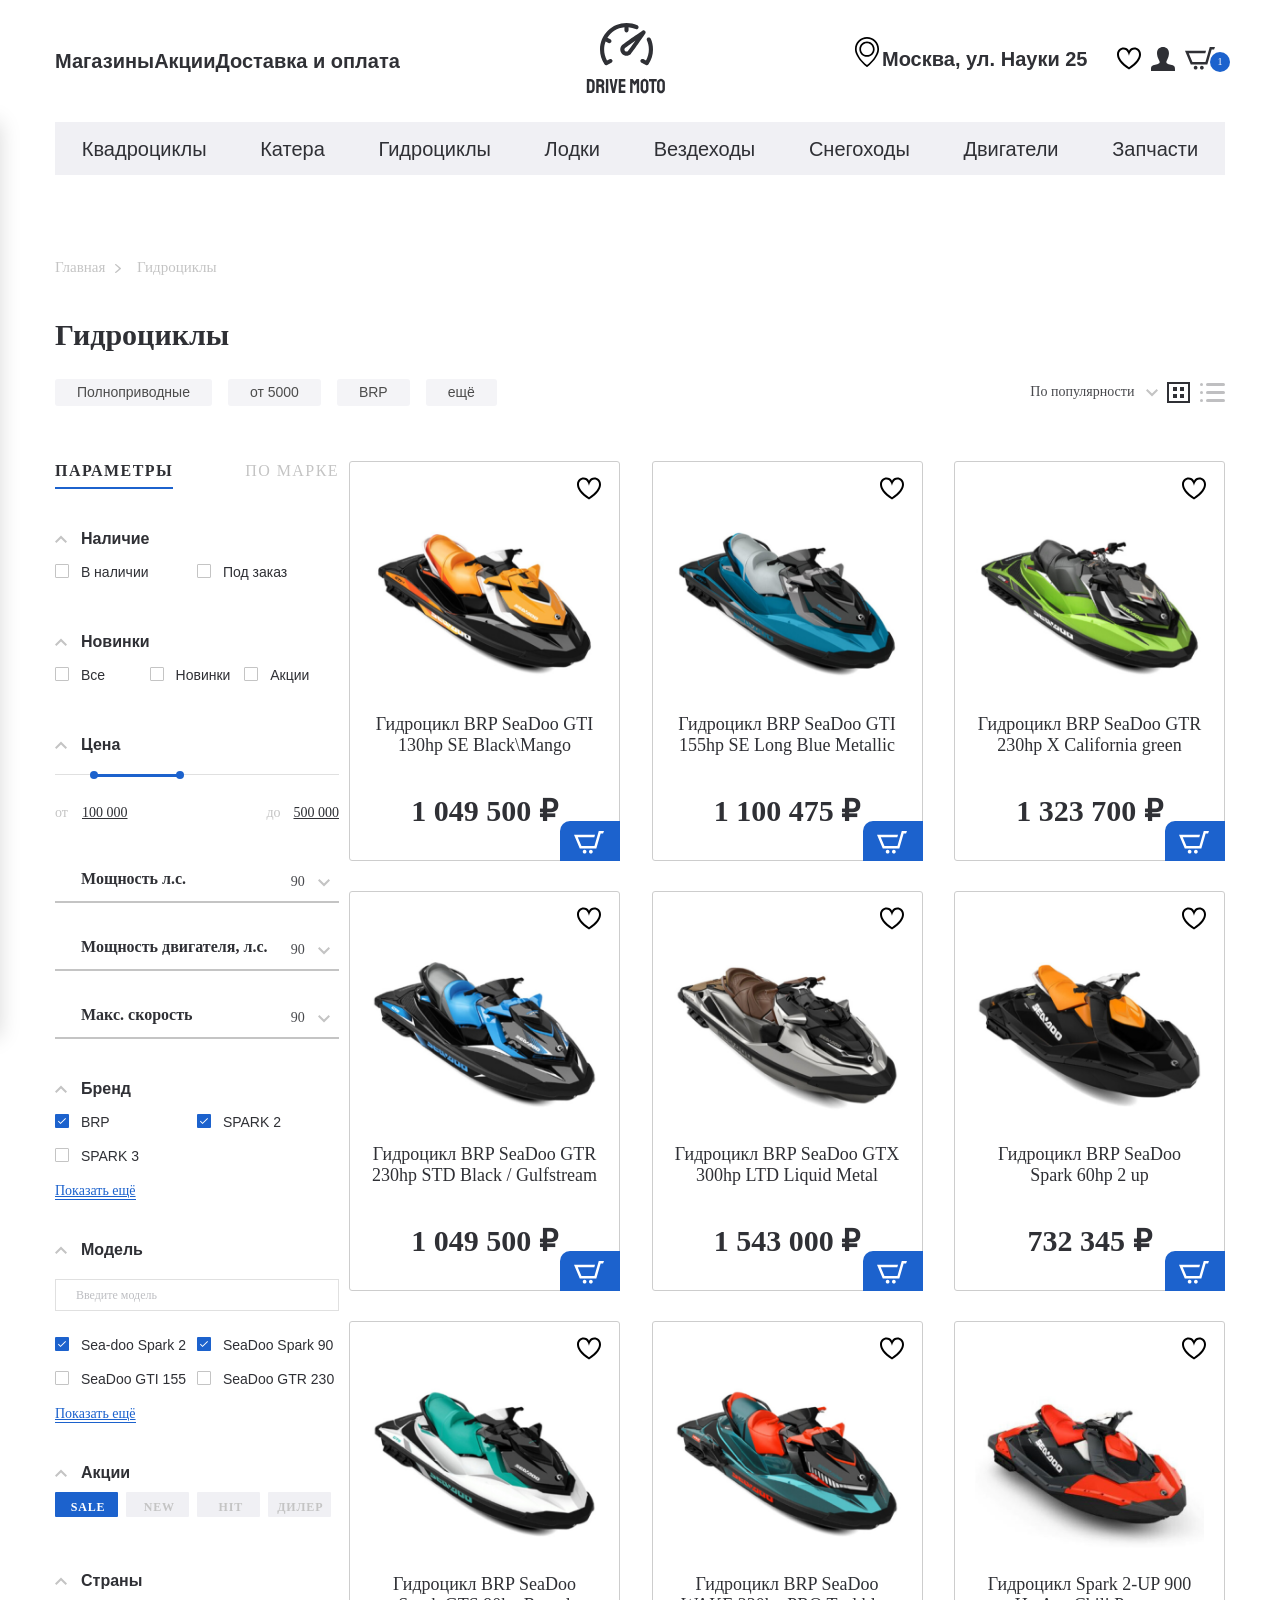
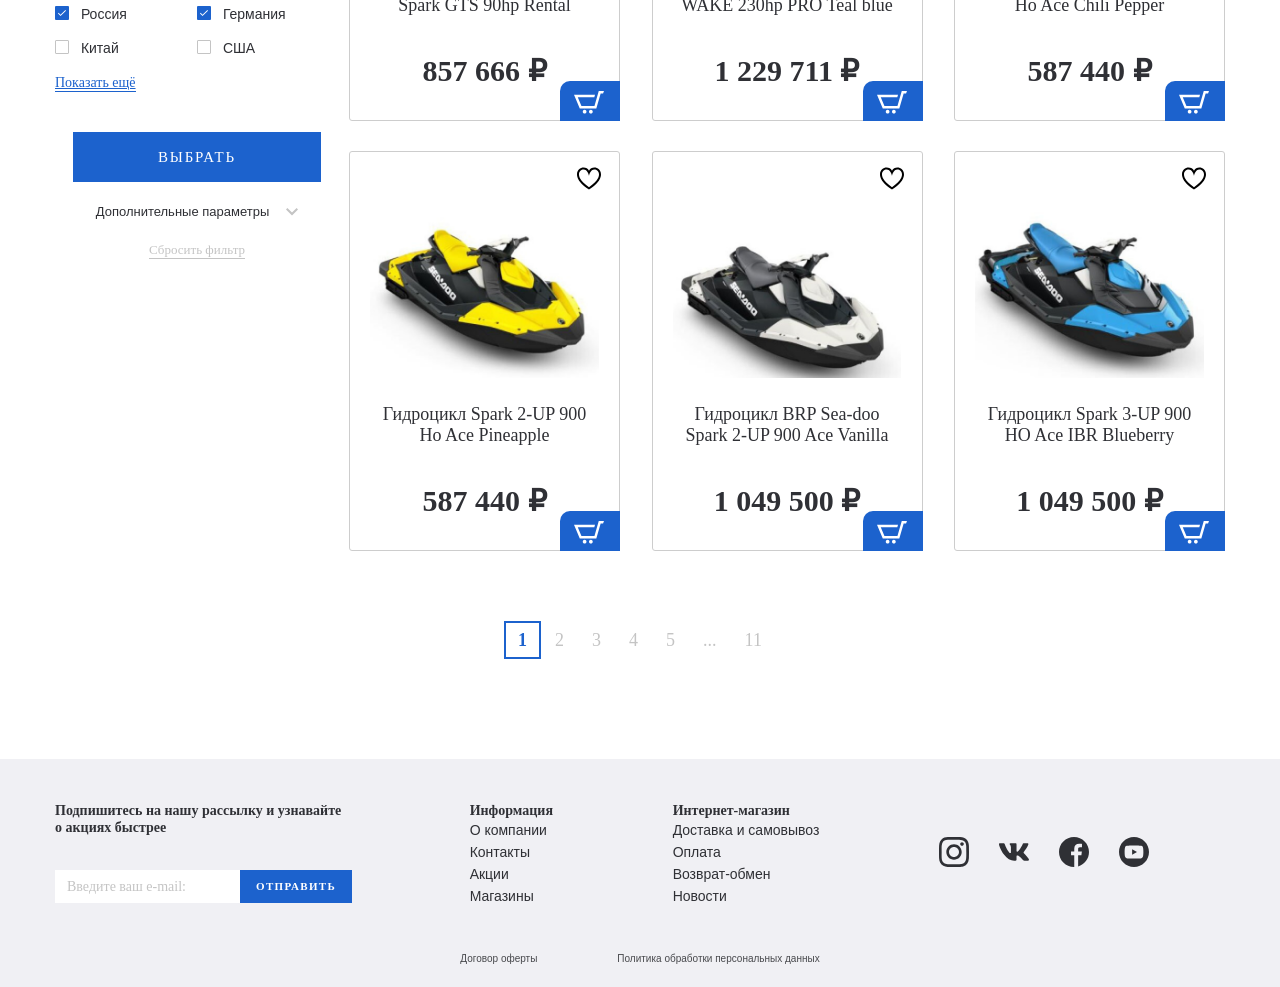
==== commit 29a0aa42: "Add files via upload upload project files" ====
--- a/catalog.html
+++ b/catalog.html
@@ -5,7 +5,18 @@
     <meta charset="UTF-8">
     <meta http-equiv="X-UA-Compatible" content="IE=edge">
     <meta name="viewport" content="width=device-width, initial-scale=1.0">
-    <title>Hydrocycles</title>
+    <title>Hydrocycles/Catalog</title>
+    <link rel="preload" href="/fonts/Barlow-Light.woff2" as="font" type="font/woff2" crossorigin="anonymous">
+    <link rel="preload" href="/fonts/Barlow-Regular.woff2" as="font" type="font/woff2" crossorigin="anonymous">
+    <link rel="preload" href="/fonts/Barlow-SemiBold.woff2" as="font" type="font/woff2" crossorigin="anonymous">
+    <link rel="preload" href="/fonts/Barlow-Bold.woff2" as="font" type="font/woff2" crossorigin="anonymous">
+    <link rel="preload" href="/fonts/ProximaNova-SemiBold.woff2" as="font" type="font/woff2" crossorigin="anonymous">
+    <link rel="preload" href="/fonts/ProximaNova-Bold.woff2" as="font" type="font/woff2" crossorigin="anonymous">
+    <link rel="preload" href="/fonts/SFProDisplay-SemiBold.woff2" as="font" type="font/woff2" crossorigin="anonymous">
+    <link rel="preload" href="/fonts/SFProDisplay-Bold.woff2" as="font" type="font/woff2" crossorigin="anonymous">
+    <link rel="preload" href="/fonts/SFProDisplay-Medium.woff2" as="font" type="font/woff2" crossorigin="anonymous">
+    <link rel="preload" href="/fonts/SFProDisplay-Regular.woff2" as="font" type="font/woff2" crossorigin="anonymous">
+    <link rel="preload" href="/fonts/Staatliches-Regular.woff2" as="font" type="font/woff2" crossorigin="anonymous">
     <link rel="stylesheet" href="css/style.min.css">
 </head>
 
@@ -40,7 +51,7 @@
                             <ul class="user-list">
                                 <li class="user-list__item">
                                     <a class="user-list__link" href="#">
-                                        <img src="images/heart.svg" alt="heart">
+                                        <img src="images/icon-heart-outline.svg" alt="icon-heart-outline">
                                     </a>
                                 </li>
                                 <li class="user-list__item">
@@ -74,7 +85,7 @@
                 </li>
                 <li class="menu-mobile__item">
                     <a class="menu-mobile__link" href="#">
-                        <img class="menu-mobile__img" src="images/heart.svg" alt="heart">
+                        <img class="menu-mobile__img" src="images/icon-heart-outline.svg" alt="icon-heart-outline">
                         <p class="menu-mobile__text">Избранное</p>
                     </a>
                 </li>
@@ -234,9 +245,9 @@
                         </div>
 
                     </div>
-                   
+
                     <div class="catalog__inner">
-                         <div class="aside__btn">Фильтры</div>
+                        <div class="aside__btn">Фильтры</div>
                         <aside class="catalog__inner-aside aside-filter">
                             <div class="tabs-wrapper tabs-wrapper--no-scroll">
                                 <div class="tabs aside-filter__tabs">
@@ -244,7 +255,7 @@
                                         href="#filter-1"><span>Параметры</span></a>
                                     <a class="tab aside-filter__tab" href="#filter-2"><span>По марке</span></a>
                                 </div>
-                  
+
                                 <div class="tabs-container">
                                     <div id="filter-1"
                                         class="tabs-content aside-filter__tabs-content tabs-content--active">
@@ -493,7 +504,7 @@
                         </aside>
                         <div class="catalog__inner-list">
                             <div class="product-item__wrapper ">
-                                <button class="product-item__favorite"></button>
+                                <button class="product-item__favorite favorite-btn"></button>
                                 <button class="product-item__basket">
 
                                 </button>
@@ -508,7 +519,7 @@
                                 </a>
                             </div>
                             <div class="product-item__wrapper ">
-                                <button class="product-item__favorite"></button>
+                                <button class="product-item__favorite favorite-btn"></button>
                                 <button class="product-item__basket">
 
                                 </button>
@@ -524,7 +535,7 @@
                                 </a>
                             </div>
                             <div class="product-item__wrapper ">
-                                <button class="product-item__favorite"></button>
+                                <button class="product-item__favorite favorite-btn"></button>
                                 <button class="product-item__basket">
 
                                 </button>
@@ -540,7 +551,7 @@
                                 </a>
                             </div>
                             <div class="product-item__wrapper ">
-                                <button class="product-item__favorite"></button>
+                                <button class="product-item__favorite favorite-btn"></button>
                                 <button class="product-item__basket">
 
                                 </button>
@@ -556,7 +567,7 @@
                                 </a>
                             </div>
                             <div class="product-item__wrapper ">
-                                <button class="product-item__favorite"></button>
+                                <button class="product-item__favorite favorite-btn"></button>
                                 <button class="product-item__basket">
 
                                 </button>
@@ -571,7 +582,7 @@
                                 </a>
                             </div>
                             <div class="product-item__wrapper ">
-                                <button class="product-item__favorite"></button>
+                                <button class="product-item__favorite favorite-btn"></button>
                                 <button class="product-item__basket">
 
                                 </button>
@@ -586,7 +597,7 @@
                                 </a>
                             </div>
                             <div class="product-item__wrapper ">
-                                <button class="product-item__favorite"></button>
+                                <button class="product-item__favorite favorite-btn"></button>
                                 <button class="product-item__basket">
 
                                 </button>
@@ -601,7 +612,7 @@
                                 </a>
                             </div>
                             <div class="product-item__wrapper ">
-                                <button class="product-item__favorite"></button>
+                                <button class="product-item__favorite favorite-btn"></button>
                                 <button class="product-item__basket">
                                 </button>
                                 <a class="product-item__notify-link" href="#">
@@ -616,7 +627,7 @@
                                 </a>
                             </div>
                             <div class="product-item__wrapper ">
-                                <button class="product-item__favorite"></button>
+                                <button class="product-item__favorite favorite-btn"></button>
                                 <button class="product-item__basket">
 
                                 </button>
@@ -631,7 +642,7 @@
                                 </a>
                             </div>
                             <div class="product-item__wrapper ">
-                                <button class="product-item__favorite"></button>
+                                <button class="product-item__favorite favorite-btn"></button>
                                 <button class="product-item__basket">
 
                                 </button>
@@ -646,7 +657,7 @@
                                 </a>
                             </div>
                             <div class="product-item__wrapper ">
-                                <button class="product-item__favorite"></button>
+                                <button class="product-item__favorite favorite-btn"></button>
                                 <button class="product-item__basket">
 
                                 </button>
@@ -662,7 +673,7 @@
                                 </a>
                             </div>
                             <div class="product-item__wrapper ">
-                                <button class="product-item__favorite"></button>
+                                <button class="product-item__favorite favorite-btn"></button>
                                 <button class="product-item__basket">
 
                                 </button>
--- a/css/style.min.css
+++ b/css/style.min.css
@@ -1 +1 @@
-:root{--accent-color: red}@font-face{font-family:"Barlow";font-style:normal;font-weight:300;src:local("Barlow"),url("../fonts/Barlow-Light.woff2") format("woff2"),url("../fonts/Barlow-Light.woff") format("woff")}@font-face{font-family:"Barlow";font-style:normal;font-weight:400;src:local("Barlow"),url("../fonts/Barlow-Regular.woff2") format("woff2"),url("../fonts/Barlow-Regular.woff") format("woff")}@font-face{font-family:"Barlow";font-style:normal;font-weight:600;src:local("Barlow"),url("../fonts/Barlow-SemiBold.woff2") format("woff2"),url("../fonts/Barlow-SemiBold.woff") format("woff")}@font-face{font-family:"Barlow";font-style:normal;font-weight:700;src:local("Barlow"),url("../fonts/Barlow-Bold.woff2") format("woff2"),url("../fonts/Barlow-Bold.woff") format("woff")}@font-face{font-family:"Proxima Nova";font-style:normal;font-weight:600;src:local("Proxima Nova"),url("../fonts/ProximaNova-SemiBold.woff2") format("woff2"),url("../fonts/ProximaNova-SemiBold.woff") format("woff")}@font-face{font-family:"Proxima Nova";font-style:normal;font-weight:700;src:local("Proxima Nova"),url("../fonts/ProximaNova-Bold.woff2") format("woff2"),url("../fonts/ProximaNova-Bold.woff") format("woff")}@font-face{font-family:"SFProDisplay";font-style:normal;font-weight:400;src:local("SFProDisplay"),url("../fonts/SFProDisplay-Regular.woff2") format("woff2"),url("../fonts/SFProDisplay-Regular.woff") format("woff")}@font-face{font-family:"SFProDisplay";font-style:normal;font-weight:500;src:local("SFProDisplay"),url("../fonts/SFProDisplay-Medium.woff2") format("woff2"),url("../fonts/SFProDisplay-Medium.woff") format("woff")}@font-face{font-family:"SFProDisplay";font-style:normal;font-weight:600;src:local("SFProDisplay"),url("../fonts/SFProDisplay-SemiBold.woff2") format("woff2"),url("../fonts/SFProDisplay-SemiBold.woff") format("woff")}@font-face{font-family:"SFProDisplay";font-style:normal;font-weight:700;src:local("SFProDisplay"),url("../fonts/SFProDisplay-Bold.woff2") format("woff2"),url("../fonts/SFProDisplay-Bold.woff") format("woff")}@font-face{font-family:"Staatliches";font-style:normal;font-weight:400;src:local("Staatliches"),url("../fonts/Staatliches-Regular.woff2") format("woff2"),url("../fonts/Staatliches-Regular.woff") format("woff")}html{font-size:10px;box-sizing:border-box}*,*::after,*::before{box-sizing:inherit}ul[class],ol[class]{padding:0}body,h1,h2,h3,h4,h5,h6,p,ul[class],ol[class],li,figure,figcaption,blockquote,dl,dd{margin:0}ul[class]{list-style:none}img{max-width:100%;display:block}input,button,textarea,select{font:inherit}a{text-decoration:none;display:inline-block;color:inherit}html,body{height:100%;scroll-behavior:smooth}body{font-family:"SF Pro Display",sans-serif;color:#2f3035;font-family:sans-serif;font-size:20px;line-height:24px;font-weight:400;overflow-x:hidden;min-width:320px}.wrapper{min-height:100%;display:flex;flex-direction:column}.main{flex-grow:1}.container{max-width:1200px;margin:0 auto;padding:0 15px}.visually-hidden{position:absolute;overflow:hidden;margin:-1px;border:0;padding:0;width:1px;height:1px;clip:rect(0 0 0 0)}.page-section{margin-bottom:80px}.breadcrumbs{margin-bottom:40px}.breadcrumbs__list-item{font-family:"SF Pro Display";font-style:normal;font-weight:400;font-size:15px;line-height:18px;color:#c4c4c4;display:inline-block;padding-right:16px;margin-right:10px;position:relative}.breadcrumbs__list-item:last-child::after{display:none}.breadcrumbs__list-item::after{content:"";position:absolute;right:0;bottom:3px;width:6px;height:9px;background-image:url("../images/link-arrow.svg");background-repeat:no-repeat}.pagination{width:100%;margin-top:70px}.pagination-list{display:flex;gap:clamp(0rem,-0.909rem + 4.55vw,2.5rem);justify-content:center}.pagination-list__item{padding:6px 12px;border:2px solid rgba(0,0,0,0);font-family:"Barlow";font-style:normal;font-weight:400;font-size:18px;line-height:22px;color:#c4c4c4}.pagination-list__item.active{font-family:"Barlow";font-style:normal;font-weight:600;font-size:18px;line-height:22px;color:#1c62cd;border:2px solid #1c62cd}.pagination-list__item a{cursor:pointer;display:block}.jq-ry-container{position:relative;padding:0 5px;line-height:0;display:block;cursor:pointer;-webkit-box-sizing:content-box;-moz-box-sizing:content-box;box-sizing:content-box;direction:ltr}.jq-ry-container[readonly=readonly]{cursor:default}.jq-ry-container>.jq-ry-group-wrapper{position:relative;width:100%}.jq-ry-container>.jq-ry-group-wrapper>.jq-ry-group{position:relative;line-height:0;z-index:10;white-space:nowrap}.jq-ry-container>.jq-ry-group-wrapper>.jq-ry-group>svg{display:inline-block}.jq-ry-container>.jq-ry-group-wrapper>.jq-ry-group.jq-ry-normal-group{width:100%}.jq-ry-container>.jq-ry-group-wrapper>.jq-ry-group.jq-ry-rated-group{width:0;z-index:11;position:absolute;top:0;left:0;overflow:hidden}.slick-slider{position:relative;display:block;box-sizing:border-box;-webkit-touch-callout:none;-webkit-user-select:none;-khtml-user-select:none;-moz-user-select:none;-ms-user-select:none;user-select:none;-ms-touch-action:pan-y;touch-action:pan-y;-webkit-tap-highlight-color:rgba(0,0,0,0)}.slick-list{position:relative;overflow:hidden;display:block;margin:0;padding:0}.slick-list:focus{outline:none}.slick-list.dragging{cursor:pointer;cursor:hand}.slick-slider .slick-track,.slick-slider .slick-list{-webkit-transform:translate3d(0, 0, 0);-moz-transform:translate3d(0, 0, 0);-ms-transform:translate3d(0, 0, 0);-o-transform:translate3d(0, 0, 0);transform:translate3d(0, 0, 0)}.slick-track{position:relative;left:0;top:0;display:block;margin-left:auto;margin-right:auto}.slick-track:before,.slick-track:after{content:"";display:table}.slick-track:after{clear:both}.slick-loading .slick-track{visibility:hidden}.slick-slide{float:left;height:100%;min-height:1px;display:none}[dir=rtl] .slick-slide{float:right}.slick-slide img{display:block}.slick-slide.slick-loading img{display:none}.slick-slide.dragging img{pointer-events:none}.slick-initialized .slick-slide{display:block}.slick-loading .slick-slide{visibility:hidden}.slick-vertical .slick-slide{display:block;height:auto;border:1px solid rgba(0,0,0,0)}.slick-arrow.slick-hidden{display:none}@font-face{font-family:"swiper-icons";src:url("data:application/font-woff;charset=utf-8;base64, [base64]//wADZ2x5ZgAAAywAAADMAAAD2MHtryVoZWFkAAABbAAAADAAAAA2E2+eoWhoZWEAAAGcAAAAHwAAACQC9gDzaG10eAAAAigAAAAZAAAArgJkABFsb2NhAAAC0AAAAFoAAABaFQAUGG1heHAAAAG8AAAAHwAAACAAcABAbmFtZQAAA/gAAAE5AAACXvFdBwlwb3N0AAAFNAAAAGIAAACE5s74hXjaY2BkYGAAYpf5Hu/j+W2+MnAzMYDAzaX6QjD6/4//Bxj5GA8AuRwMYGkAPywL13jaY2BkYGA88P8Agx4j+/8fQDYfA1AEBWgDAIB2BOoAeNpjYGRgYNBh4GdgYgABEMnIABJzYNADCQAACWgAsQB42mNgYfzCOIGBlYGB0YcxjYGBwR1Kf2WQZGhhYGBiYGVmgAFGBiQQkOaawtDAoMBQxXjg/wEGPcYDDA4wNUA2CCgwsAAAO4EL6gAAeNpj2M0gyAACqxgGNWBkZ2D4/wMA+xkDdgAAAHjaY2BgYGaAYBkGRgYQiAHyGMF8FgYHIM3DwMHABGQrMOgyWDLEM1T9/w8UBfEMgLzE////P/5//f/V/xv+r4eaAAeMbAxwIUYmIMHEgKYAYjUcsDAwsLKxc3BycfPw8jEQA/[base64]/uznmfPFBNODM2K7MTQ45YEAZqGP81AmGGcF3iPqOop0r1SPTaTbVkfUe4HXj97wYE+yNwWYxwWu4v1ugWHgo3S1XdZEVqWM7ET0cfnLGxWfkgR42o2PvWrDMBSFj/IHLaF0zKjRgdiVMwScNRAoWUoH78Y2icB/yIY09An6AH2Bdu/UB+yxopYshQiEvnvu0dURgDt8QeC8PDw7Fpji3fEA4z/PEJ6YOB5hKh4dj3EvXhxPqH/SKUY3rJ7srZ4FZnh1PMAtPhwP6fl2PMJMPDgeQ4rY8YT6Gzao0eAEA409DuggmTnFnOcSCiEiLMgxCiTI6Cq5DZUd3Qmp10vO0LaLTd2cjN4fOumlc7lUYbSQcZFkutRG7g6JKZKy0RmdLY680CDnEJ+UMkpFFe1RN7nxdVpXrC4aTtnaurOnYercZg2YVmLN/d/gczfEimrE/fs/bOuq29Zmn8tloORaXgZgGa78yO9/cnXm2BpaGvq25Dv9S4E9+5SIc9PqupJKhYFSSl47+Qcr1mYNAAAAeNptw0cKwkAAAMDZJA8Q7OUJvkLsPfZ6zFVERPy8qHh2YER+3i/BP83vIBLLySsoKimrqKqpa2hp6+jq6RsYGhmbmJqZSy0sraxtbO3sHRydnEMU4uR6yx7JJXveP7WrDycAAAAAAAH//wACeNpjYGRgYOABYhkgZgJCZgZNBkYGLQZtIJsFLMYAAAw3ALgAeNolizEKgDAQBCchRbC2sFER0YD6qVQiBCv/H9ezGI6Z5XBAw8CBK/m5iQQVauVbXLnOrMZv2oLdKFa8Pjuru2hJzGabmOSLzNMzvutpB3N42mNgZGBg4GKQYzBhYMxJLMlj4GBgAYow/P/PAJJhLM6sSoWKfWCAAwDAjgbRAAB42mNgYGBkAIIbCZo5IPrmUn0hGA0AO8EFTQAA");font-weight:400;font-style:normal}:root{--swiper-theme-color: #007aff}.swiper,swiper-container{margin-left:auto;margin-right:auto;position:relative;overflow:hidden;list-style:none;padding:0;z-index:1;display:block}.swiper-vertical>.swiper-wrapper{flex-direction:column}.swiper-wrapper{position:relative;width:100%;height:100%;z-index:1;display:flex;transition-property:transform;transition-timing-function:var(--swiper-wrapper-transition-timing-function, initial);box-sizing:content-box}.swiper-android .swiper-slide,.swiper-wrapper{transform:translate3d(0px, 0, 0)}.swiper-horizontal{touch-action:pan-y}.swiper-vertical{touch-action:pan-x}.swiper-slide,swiper-slide{flex-shrink:0;width:100%;height:100%;position:relative;transition-property:transform;display:block}.swiper-slide-invisible-blank{visibility:hidden}.swiper-autoheight,.swiper-autoheight .swiper-slide{height:auto}.swiper-autoheight .swiper-wrapper{align-items:flex-start;transition-property:transform,height}.swiper-backface-hidden .swiper-slide{transform:translateZ(0);-webkit-backface-visibility:hidden;backface-visibility:hidden}.swiper-3d.swiper-css-mode .swiper-wrapper{perspective:1200px}.swiper-3d .swiper-wrapper{transform-style:preserve-3d}.swiper-3d{perspective:1200px}.swiper-3d .swiper-slide,.swiper-3d .swiper-slide-shadow,.swiper-3d .swiper-slide-shadow-left,.swiper-3d .swiper-slide-shadow-right,.swiper-3d .swiper-slide-shadow-top,.swiper-3d .swiper-slide-shadow-bottom,.swiper-3d .swiper-cube-shadow{transform-style:preserve-3d}.swiper-3d .swiper-slide-shadow,.swiper-3d .swiper-slide-shadow-left,.swiper-3d .swiper-slide-shadow-right,.swiper-3d .swiper-slide-shadow-top,.swiper-3d .swiper-slide-shadow-bottom{position:absolute;left:0;top:0;width:100%;height:100%;pointer-events:none;z-index:10}.swiper-3d .swiper-slide-shadow{background:rgba(0, 0, 0, 0.15)}.swiper-3d .swiper-slide-shadow-left{background-image:linear-gradient(to left, rgba(0, 0, 0, 0.5), rgba(0, 0, 0, 0))}.swiper-3d .swiper-slide-shadow-right{background-image:linear-gradient(to right, rgba(0, 0, 0, 0.5), rgba(0, 0, 0, 0))}.swiper-3d .swiper-slide-shadow-top{background-image:linear-gradient(to top, rgba(0, 0, 0, 0.5), rgba(0, 0, 0, 0))}.swiper-3d .swiper-slide-shadow-bottom{background-image:linear-gradient(to bottom, rgba(0, 0, 0, 0.5), rgba(0, 0, 0, 0))}.swiper-css-mode>.swiper-wrapper{overflow:auto;scrollbar-width:none;-ms-overflow-style:none}.swiper-css-mode>.swiper-wrapper::-webkit-scrollbar{display:none}.swiper-css-mode>.swiper-wrapper>.swiper-slide{scroll-snap-align:start start}.swiper-horizontal.swiper-css-mode>.swiper-wrapper{scroll-snap-type:x mandatory}.swiper-vertical.swiper-css-mode>.swiper-wrapper{scroll-snap-type:y mandatory}.swiper-centered>.swiper-wrapper::before{content:"";flex-shrink:0;order:9999}.swiper-centered>.swiper-wrapper>.swiper-slide{scroll-snap-align:center center;scroll-snap-stop:always}.swiper-centered.swiper-horizontal>.swiper-wrapper>.swiper-slide:first-child{margin-inline-start:var(--swiper-centered-offset-before)}.swiper-centered.swiper-horizontal>.swiper-wrapper::before{height:100%;min-height:1px;width:var(--swiper-centered-offset-after)}.swiper-centered.swiper-vertical>.swiper-wrapper>.swiper-slide:first-child{margin-block-start:var(--swiper-centered-offset-before)}.swiper-centered.swiper-vertical>.swiper-wrapper::before{width:100%;min-width:1px;height:var(--swiper-centered-offset-after)}.swiper-lazy-preloader{width:42px;height:42px;position:absolute;left:50%;top:50%;margin-left:-21px;margin-top:-21px;z-index:10;transform-origin:50%;box-sizing:border-box;border:4px solid var(--swiper-preloader-color, var(--swiper-theme-color));border-radius:50%;border-top-color:transparent}.swiper:not(.swiper-watch-progress) .swiper-lazy-preloader,swiper-container:not(.swiper-watch-progress) .swiper-lazy-preloader,.swiper-watch-progress .swiper-slide-visible .swiper-lazy-preloader{animation:swiper-preloader-spin 1s infinite linear}.swiper-lazy-preloader-white{--swiper-preloader-color: #fff}.swiper-lazy-preloader-black{--swiper-preloader-color: #000}@keyframes swiper-preloader-spin{0%{transform:rotate(0deg)}100%{transform:rotate(360deg)}}.swiper-virtual .swiper-slide{-webkit-backface-visibility:hidden;transform:translateZ(0)}.swiper-virtual.swiper-css-mode .swiper-wrapper::after{content:"";position:absolute;left:0;top:0;pointer-events:none}.swiper-virtual.swiper-css-mode.swiper-horizontal .swiper-wrapper::after{height:1px;width:var(--swiper-virtual-size)}.swiper-virtual.swiper-css-mode.swiper-vertical .swiper-wrapper::after{width:1px;height:var(--swiper-virtual-size)}:root{--swiper-navigation-size: 44px}.swiper-button-prev,.swiper-button-next{position:absolute;top:var(--swiper-navigation-top-offset, 50%);width:calc(var(--swiper-navigation-size)/44*27);height:var(--swiper-navigation-size);margin-top:calc(0px - var(--swiper-navigation-size)/2);z-index:10;cursor:pointer;display:flex;align-items:center;justify-content:center;color:var(--swiper-navigation-color, var(--swiper-theme-color))}.swiper-button-prev.swiper-button-disabled,.swiper-button-next.swiper-button-disabled{opacity:.35;cursor:auto;pointer-events:none}.swiper-button-prev.swiper-button-hidden,.swiper-button-next.swiper-button-hidden{opacity:0;cursor:auto;pointer-events:none}.swiper-navigation-disabled .swiper-button-prev,.swiper-navigation-disabled .swiper-button-next{display:none !important}.swiper-button-prev:after,.swiper-button-next:after{font-family:swiper-icons;font-size:var(--swiper-navigation-size);text-transform:none !important;letter-spacing:0;font-variant:initial;line-height:1}.swiper-button-prev,.swiper-rtl .swiper-button-next{left:var(--swiper-navigation-sides-offset, 10px);right:auto}.swiper-button-prev:after,.swiper-rtl .swiper-button-next:after{content:"prev"}.swiper-button-next,.swiper-rtl .swiper-button-prev{right:var(--swiper-navigation-sides-offset, 10px);left:auto}.swiper-button-next:after,.swiper-rtl .swiper-button-prev:after{content:"next"}.swiper-button-lock{display:none}.swiper-pagination{position:absolute;text-align:center;transition:300ms opacity;transform:translate3d(0, 0, 0);z-index:10}.swiper-pagination.swiper-pagination-hidden{opacity:0}.swiper-pagination-disabled>.swiper-pagination,.swiper-pagination.swiper-pagination-disabled{display:none !important}.swiper-pagination-fraction,.swiper-pagination-custom,.swiper-horizontal>.swiper-pagination-bullets,.swiper-pagination-bullets.swiper-pagination-horizontal{bottom:var(--swiper-pagination-bottom, 8px);top:var(--swiper-pagination-top, auto);left:0;width:100%}.swiper-pagination-bullets-dynamic{overflow:hidden;font-size:0}.swiper-pagination-bullets-dynamic .swiper-pagination-bullet{transform:scale(0.33);position:relative}.swiper-pagination-bullets-dynamic .swiper-pagination-bullet-active{transform:scale(1)}.swiper-pagination-bullets-dynamic .swiper-pagination-bullet-active-main{transform:scale(1)}.swiper-pagination-bullets-dynamic .swiper-pagination-bullet-active-prev{transform:scale(0.66)}.swiper-pagination-bullets-dynamic .swiper-pagination-bullet-active-prev-prev{transform:scale(0.33)}.swiper-pagination-bullets-dynamic .swiper-pagination-bullet-active-next{transform:scale(0.66)}.swiper-pagination-bullets-dynamic .swiper-pagination-bullet-active-next-next{transform:scale(0.33)}.swiper-pagination-bullet{width:var(--swiper-pagination-bullet-width, var(--swiper-pagination-bullet-size, 8px));height:var(--swiper-pagination-bullet-height, var(--swiper-pagination-bullet-size, 8px));display:inline-block;border-radius:50%;background:var(--swiper-pagination-bullet-inactive-color, #000);opacity:var(--swiper-pagination-bullet-inactive-opacity, 0.2)}button.swiper-pagination-bullet{border:none;margin:0;padding:0;box-shadow:none;-webkit-appearance:none;appearance:none}.swiper-pagination-clickable .swiper-pagination-bullet{cursor:pointer}.swiper-pagination-bullet:only-child{display:none !important}.swiper-pagination-bullet-active{opacity:var(--swiper-pagination-bullet-opacity, 1);background:var(--swiper-pagination-color, var(--swiper-theme-color))}.swiper-vertical>.swiper-pagination-bullets,.swiper-pagination-vertical.swiper-pagination-bullets{right:var(--swiper-pagination-right, 8px);left:var(--swiper-pagination-left, auto);top:50%;transform:translate3d(0px, -50%, 0)}.swiper-vertical>.swiper-pagination-bullets .swiper-pagination-bullet,.swiper-pagination-vertical.swiper-pagination-bullets .swiper-pagination-bullet{margin:var(--swiper-pagination-bullet-vertical-gap, 6px) 0;display:block}.swiper-vertical>.swiper-pagination-bullets.swiper-pagination-bullets-dynamic,.swiper-pagination-vertical.swiper-pagination-bullets.swiper-pagination-bullets-dynamic{top:50%;transform:translateY(-50%);width:8px}.swiper-vertical>.swiper-pagination-bullets.swiper-pagination-bullets-dynamic .swiper-pagination-bullet,.swiper-pagination-vertical.swiper-pagination-bullets.swiper-pagination-bullets-dynamic .swiper-pagination-bullet{display:inline-block;transition:200ms transform,200ms top}.swiper-horizontal>.swiper-pagination-bullets .swiper-pagination-bullet,.swiper-pagination-horizontal.swiper-pagination-bullets .swiper-pagination-bullet{margin:0 var(--swiper-pagination-bullet-horizontal-gap, 4px)}.swiper-horizontal>.swiper-pagination-bullets.swiper-pagination-bullets-dynamic,.swiper-pagination-horizontal.swiper-pagination-bullets.swiper-pagination-bullets-dynamic{left:50%;transform:translateX(-50%);white-space:nowrap}.swiper-horizontal>.swiper-pagination-bullets.swiper-pagination-bullets-dynamic .swiper-pagination-bullet,.swiper-pagination-horizontal.swiper-pagination-bullets.swiper-pagination-bullets-dynamic .swiper-pagination-bullet{transition:200ms transform,200ms left}.swiper-horizontal.swiper-rtl>.swiper-pagination-bullets-dynamic .swiper-pagination-bullet,:host(.swiper-horizontal.swiper-rtl) .swiper-pagination-bullets-dynamic .swiper-pagination-bullet{transition:200ms transform,200ms right}.swiper-pagination-fraction{color:var(--swiper-pagination-fraction-color, inherit)}.swiper-pagination-progressbar{background:var(--swiper-pagination-progressbar-bg-color, rgba(0, 0, 0, 0.25));position:absolute}.swiper-pagination-progressbar .swiper-pagination-progressbar-fill{background:var(--swiper-pagination-color, var(--swiper-theme-color));position:absolute;left:0;top:0;width:100%;height:100%;transform:scale(0);transform-origin:left top}.swiper-rtl .swiper-pagination-progressbar .swiper-pagination-progressbar-fill{transform-origin:right top}.swiper-horizontal>.swiper-pagination-progressbar,.swiper-pagination-progressbar.swiper-pagination-horizontal,.swiper-vertical>.swiper-pagination-progressbar.swiper-pagination-progressbar-opposite,.swiper-pagination-progressbar.swiper-pagination-vertical.swiper-pagination-progressbar-opposite{width:100%;height:var(--swiper-pagination-progressbar-size, 4px);left:0;top:0}.swiper-vertical>.swiper-pagination-progressbar,.swiper-pagination-progressbar.swiper-pagination-vertical,.swiper-horizontal>.swiper-pagination-progressbar.swiper-pagination-progressbar-opposite,.swiper-pagination-progressbar.swiper-pagination-horizontal.swiper-pagination-progressbar-opposite{width:var(--swiper-pagination-progressbar-size, 4px);height:100%;left:0;top:0}.swiper-pagination-lock{display:none}.swiper-scrollbar{border-radius:var(--swiper-scrollbar-border-radius, 10px);position:relative;-ms-touch-action:none;background:var(--swiper-scrollbar-bg-color, rgba(0, 0, 0, 0.1))}.swiper-scrollbar-disabled>.swiper-scrollbar,.swiper-scrollbar.swiper-scrollbar-disabled{display:none !important}.swiper-horizontal>.swiper-scrollbar,.swiper-scrollbar.swiper-scrollbar-horizontal{position:absolute;left:var(--swiper-scrollbar-sides-offset, 1%);bottom:var(--swiper-scrollbar-bottom, 4px);top:var(--swiper-scrollbar-top, auto);z-index:50;height:var(--swiper-scrollbar-size, 4px);width:calc(100% - 2*var(--swiper-scrollbar-sides-offset, 1%))}.swiper-vertical>.swiper-scrollbar,.swiper-scrollbar.swiper-scrollbar-vertical{position:absolute;left:var(--swiper-scrollbar-left, auto);right:var(--swiper-scrollbar-right, 4px);top:var(--swiper-scrollbar-sides-offset, 1%);z-index:50;width:var(--swiper-scrollbar-size, 4px);height:calc(100% - 2*var(--swiper-scrollbar-sides-offset, 1%))}.swiper-scrollbar-drag{height:100%;width:100%;position:relative;background:var(--swiper-scrollbar-drag-bg-color, rgba(0, 0, 0, 0.5));border-radius:var(--swiper-scrollbar-border-radius, 10px);left:0;top:0}.swiper-scrollbar-cursor-drag{cursor:move}.swiper-scrollbar-lock{display:none}.swiper-zoom-container{width:100%;height:100%;display:flex;justify-content:center;align-items:center;text-align:center}.swiper-zoom-container>img,.swiper-zoom-container>svg,.swiper-zoom-container>canvas{max-width:100%;max-height:100%;object-fit:contain}.swiper-slide-zoomed{cursor:move;touch-action:none}.swiper .swiper-notification,swiper-container .swiper-notification{position:absolute;left:0;top:0;pointer-events:none;opacity:0;z-index:-1000}.swiper-free-mode>.swiper-wrapper{transition-timing-function:ease-out;margin:0 auto}.swiper-grid>.swiper-wrapper{flex-wrap:wrap}.swiper-grid-column>.swiper-wrapper{flex-wrap:wrap;flex-direction:column}.swiper-fade.swiper-free-mode .swiper-slide{transition-timing-function:ease-out}.swiper-fade .swiper-slide{pointer-events:none;transition-property:opacity}.swiper-fade .swiper-slide .swiper-slide{pointer-events:none}.swiper-fade .swiper-slide-active,.swiper-fade .swiper-slide-active .swiper-slide-active{pointer-events:auto}.swiper-cube{overflow:visible}.swiper-cube .swiper-slide{pointer-events:none;-webkit-backface-visibility:hidden;backface-visibility:hidden;z-index:1;visibility:hidden;transform-origin:0 0;width:100%;height:100%}.swiper-cube .swiper-slide .swiper-slide{pointer-events:none}.swiper-cube.swiper-rtl .swiper-slide{transform-origin:100% 0}.swiper-cube .swiper-slide-active,.swiper-cube .swiper-slide-active .swiper-slide-active{pointer-events:auto}.swiper-cube .swiper-slide-active,.swiper-cube .swiper-slide-next,.swiper-cube .swiper-slide-prev,.swiper-cube .swiper-slide-next+.swiper-slide{pointer-events:auto;visibility:visible}.swiper-cube .swiper-slide-shadow-top,.swiper-cube .swiper-slide-shadow-bottom,.swiper-cube .swiper-slide-shadow-left,.swiper-cube .swiper-slide-shadow-right{z-index:0;-webkit-backface-visibility:hidden;backface-visibility:hidden}.swiper-cube .swiper-cube-shadow{position:absolute;left:0;bottom:0px;width:100%;height:100%;opacity:.6;z-index:0}.swiper-cube .swiper-cube-shadow:before{content:"";background:#000;position:absolute;left:0;top:0;bottom:0;right:0;filter:blur(50px)}.swiper-flip{overflow:visible}.swiper-flip .swiper-slide{pointer-events:none;-webkit-backface-visibility:hidden;backface-visibility:hidden;z-index:1}.swiper-flip .swiper-slide .swiper-slide{pointer-events:none}.swiper-flip .swiper-slide-active,.swiper-flip .swiper-slide-active .swiper-slide-active{pointer-events:auto}.swiper-flip .swiper-slide-shadow-top,.swiper-flip .swiper-slide-shadow-bottom,.swiper-flip .swiper-slide-shadow-left,.swiper-flip .swiper-slide-shadow-right{z-index:0;-webkit-backface-visibility:hidden;backface-visibility:hidden}.swiper-creative .swiper-slide{-webkit-backface-visibility:hidden;backface-visibility:hidden;overflow:hidden;transition-property:transform,opacity,height}.swiper-cards{overflow:visible}.swiper-cards .swiper-slide{transform-origin:center bottom;-webkit-backface-visibility:hidden;backface-visibility:hidden;overflow:hidden}.choices{position:relative;overflow:hidden;margin-bottom:24px;font-size:16px}.choices:focus{outline:none}.choices:last-child{margin-bottom:0}.choices.is-open{overflow:visible}.choices.is-disabled .choices__inner,.choices.is-disabled .choices__input{background-color:#eaeaea;cursor:not-allowed;-webkit-user-select:none;user-select:none}.choices.is-disabled .choices__item{cursor:not-allowed}.choices [hidden]{display:none !important}.choices[data-type*=select-one]{cursor:pointer}.choices[data-type*=select-one] .choices__inner{padding-bottom:7.5px}.choices[data-type*=select-one] .choices__input{display:block;width:100%;padding:10px;border-bottom:1px solid #ddd;background-color:#fff;margin:0}.choices[data-type*=select-one] .choices__button{background-image:url("[data-uri]");padding:0;background-size:8px;position:absolute;top:50%;right:0;margin-top:-10px;margin-right:25px;height:20px;width:20px;border-radius:10em;opacity:.25}.choices[data-type*=select-one] .choices__button:hover,.choices[data-type*=select-one] .choices__button:focus{opacity:1}.choices[data-type*=select-one] .choices__button:focus{box-shadow:0 0 0 2px #00bcd4}.choices[data-type*=select-one] .choices__item[data-value=""] .choices__button{display:none}.choices[data-type*=select-one]::after{content:"";height:0;width:0;border-style:solid;border-color:#333 transparent transparent transparent;border-width:5px;position:absolute;right:11.5px;top:50%;margin-top:-2.5px;pointer-events:none}.choices[data-type*=select-one].is-open::after{border-color:transparent transparent #333 transparent;margin-top:-7.5px}.choices[data-type*=select-one][dir=rtl]::after{left:11.5px;right:auto}.choices[data-type*=select-one][dir=rtl] .choices__button{right:auto;left:0;margin-left:25px;margin-right:0}.choices[data-type*=select-multiple] .choices__inner,.choices[data-type*=text] .choices__inner{cursor:text}.choices[data-type*=select-multiple] .choices__button,.choices[data-type*=text] .choices__button{position:relative;display:inline-block;margin-top:0;margin-right:-4px;margin-bottom:0;margin-left:8px;padding-left:16px;border-left:1px solid #008fa1;background-image:url("[data-uri]");background-size:8px;width:8px;line-height:1;opacity:.75;border-radius:0}.choices[data-type*=select-multiple] .choices__button:hover,.choices[data-type*=select-multiple] .choices__button:focus,.choices[data-type*=text] .choices__button:hover,.choices[data-type*=text] .choices__button:focus{opacity:1}.choices__inner{display:inline-block;vertical-align:top;width:100%;background-color:#f9f9f9;padding:7.5px 7.5px 3.75px;border:1px solid #ddd;border-radius:2.5px;font-size:14px;min-height:44px;overflow:hidden}.is-focused .choices__inner,.is-open .choices__inner{border-color:#b7b7b7}.is-open .choices__inner{border-radius:2.5px 2.5px 0 0}.is-flipped.is-open .choices__inner{border-radius:0 0 2.5px 2.5px}.choices__list{margin:0;padding-left:0;list-style:none}.choices__list--single{display:inline-block;padding:4px 16px 4px 4px;width:100%}[dir=rtl] .choices__list--single{padding-right:4px;padding-left:16px}.choices__list--single .choices__item{width:100%}.choices__list--multiple{display:inline}.choices__list--multiple .choices__item{display:inline-block;vertical-align:middle;border-radius:20px;padding:4px 10px;font-size:12px;font-weight:500;margin-right:3.75px;margin-bottom:3.75px;background-color:#00bcd4;border:1px solid #00a5bb;color:#fff;word-break:break-all;box-sizing:border-box}.choices__list--multiple .choices__item[data-deletable]{padding-right:5px}[dir=rtl] .choices__list--multiple .choices__item{margin-right:0;margin-left:3.75px}.choices__list--multiple .choices__item.is-highlighted{background-color:#00a5bb;border:1px solid #008fa1}.is-disabled .choices__list--multiple .choices__item{background-color:#aaa;border:1px solid #919191}.choices__list--dropdown,.choices__list[aria-expanded]{visibility:hidden;z-index:1;position:absolute;width:100%;background-color:#fff;border:1px solid #ddd;top:100%;margin-top:-1px;border-bottom-left-radius:2.5px;border-bottom-right-radius:2.5px;overflow:hidden;word-break:break-all;will-change:visibility}.is-active.choices__list--dropdown,.is-active.choices__list[aria-expanded]{visibility:visible}.is-open .choices__list--dropdown,.is-open .choices__list[aria-expanded]{border-color:#b7b7b7}.is-flipped .choices__list--dropdown,.is-flipped .choices__list[aria-expanded]{top:auto;bottom:100%;margin-top:0;margin-bottom:-1px;border-radius:.25rem .25rem 0 0}.choices__list--dropdown .choices__list,.choices__list[aria-expanded] .choices__list{position:relative;max-height:300px;overflow:auto;-webkit-overflow-scrolling:touch;will-change:scroll-position}.choices__list--dropdown .choices__item,.choices__list[aria-expanded] .choices__item{position:relative;padding:10px;font-size:14px}[dir=rtl] .choices__list--dropdown .choices__item,[dir=rtl] .choices__list[aria-expanded] .choices__item{text-align:right}@media(min-width: 640px){.choices__list--dropdown .choices__item--selectable,.choices__list[aria-expanded] .choices__item--selectable{padding-right:100px}.choices__list--dropdown .choices__item--selectable::after,.choices__list[aria-expanded] .choices__item--selectable::after{content:attr(data-select-text);font-size:12px;opacity:0;position:absolute;right:10px;top:50%;transform:translateY(-50%)}[dir=rtl] .choices__list--dropdown .choices__item--selectable,[dir=rtl] .choices__list[aria-expanded] .choices__item--selectable{text-align:right;padding-left:100px;padding-right:10px}[dir=rtl] .choices__list--dropdown .choices__item--selectable::after,[dir=rtl] .choices__list[aria-expanded] .choices__item--selectable::after{right:auto;left:10px}}.choices__list--dropdown .choices__item--selectable.is-highlighted,.choices__list[aria-expanded] .choices__item--selectable.is-highlighted{background-color:#f2f2f2}.choices__list--dropdown .choices__item--selectable.is-highlighted::after,.choices__list[aria-expanded] .choices__item--selectable.is-highlighted::after{opacity:.5}.choices__item{cursor:default}.choices__item--selectable{cursor:pointer}.choices__item--disabled{cursor:not-allowed;-webkit-user-select:none;user-select:none;opacity:.5}.choices__heading{font-weight:600;font-size:12px;padding:10px;border-bottom:1px solid #f7f7f7;color:gray}.choices__button{text-indent:-9999px;-webkit-appearance:none;appearance:none;border:0;background-color:transparent;background-repeat:no-repeat;background-position:center;cursor:pointer}.choices__button:focus{outline:none}.choices__input{display:inline-block;vertical-align:baseline;background-color:#f9f9f9;font-size:14px;margin-bottom:5px;border:0;border-radius:0;max-width:100%;padding:4px 0 4px 2px}.choices__input:focus{outline:0}.choices__input::-webkit-search-decoration,.choices__input::-webkit-search-cancel-button,.choices__input::-webkit-search-results-button,.choices__input::-webkit-search-results-decoration{display:none}.choices__input::-ms-clear,.choices__input::-ms-reveal{display:none;width:0;height:0}[dir=rtl] .choices__input{padding-right:2px;padding-left:0}.choices__placeholder{opacity:.5}.accordionjs{position:relative;margin:0;padding:0;list-style:none;margin-top:10px;margin-bottom:20px}.accordionjs .acc_section{border:1px solid #ccc;position:relative;z-index:10;margin-top:-1px;overflow:hidden}.accordionjs .acc_section .acc_head{position:relative;background:#fff;padding:10px;display:block;cursor:pointer}.accordionjs .acc_section .acc_head h3{line-height:1;margin:5px 0}.accordionjs .acc_section .acc_content{padding:10px}.accordionjs .acc_section:first-of-type,.accordionjs .acc_section:first-of-type .acc_head{border-top-left-radius:3px;border-top-right-radius:3px}.accordionjs .acc_section:last-of-type,.accordionjs .acc_section:last-of-type .acc_content{border-bottom-left-radius:3px;border-bottom-right-radius:3px}.accordionjs .acc_section.acc_active>.acc_content{display:block}.accordionjs .acc_section.acc_active>.acc_head{background:#f9f9f9;border-bottom:1px solid #ccc}.jq-checkbox,.jq-radio{vertical-align:-4px;width:16px;height:16px;margin:0 4px 0 0;border:1px solid #c3c3c3;background:linear-gradient(#FFF, #E6E6E6);box-shadow:0 1px 1px rgba(0, 0, 0, 0.05),inset -1px -1px #fff,inset 1px -1px #fff;cursor:pointer}.jq-checkbox.focused,.jq-radio.focused{border:1px solid #08c}.jq-checkbox.disabled,.jq-radio.disabled{opacity:.55}.jq-checkbox{border-radius:3px}.jq-checkbox.checked .jq-checkbox__div{width:8px;height:4px;margin:3px 0 0 3px;border-bottom:2px solid #666;border-left:2px solid #666;-webkit-transform:rotate(-50deg);transform:rotate(-50deg)}.jq-radio{border-radius:50%}.jq-radio.checked .jq-radio__div{width:10px;height:10px;margin:3px 0 0 3px;border-radius:50%;background:#777;box-shadow:inset 1px 1px 1px rgba(0, 0, 0, 0.7)}.jq-file{width:270px;border-radius:4px;box-shadow:0 1px 2px rgba(0, 0, 0, 0.1)}.jq-file input{cursor:pointer}.jq-file__name{box-sizing:border-box;width:100%;height:34px;padding:0 80px 0 10px;border:1px solid #ccc;border-bottom-color:#b3b3b3;border-radius:4px;background:#fff;box-shadow:inset 1px 1px #f1f1f1;font:14px/32px Arial,sans-serif;color:#333}.jq-file__browse{position:absolute;top:1px;right:1px;padding:0 10px;border-left:1px solid #ccc;border-radius:0 4px 4px 0;background:linear-gradient(#FFF, #E6E6E6);box-shadow:inset 1px -1px #f1f1f1,inset -1px 0 #f1f1f1,0 1px 2px rgba(0, 0, 0, 0.1);font:14px/32px Arial,sans-serif;color:#333;text-shadow:1px 1px #fff}.jq-file:hover .jq-file__browse{background:linear-gradient(#F6F6F6, #E6E6E6)}.jq-file:active .jq-file__browse{background:#f5f5f5;box-shadow:inset 1px 1px 3px #ddd}.jq-file.focused .jq-file__name{border:1px solid #5794bf}.jq-file.disabled,.jq-file.disabled .jq-file__name,.jq-file.disabled .jq-file__browse{border-color:#ccc;background:#f5f5f5;box-shadow:none;color:#888}.jq-number{position:relative;vertical-align:middle;padding:0 36px 0 0}.jq-number__field{width:100px;border:1px solid #ccc;border-bottom-color:#b3b3b3;border-radius:4px;box-shadow:inset 1px 1px #f1f1f1,0 1px 2px rgba(0, 0, 0, 0.1)}.jq-number__field:hover{border-color:#b3b3b3}.jq-number__field input{box-sizing:border-box;width:100%;padding:8px 9px;border:none;outline:none;background:none;font:14px Arial,sans-serif;color:#333}.jq-number__spin{position:absolute;top:0;right:0;width:32px;height:14px;border:1px solid #ccc;border-bottom-color:#b3b3b3;border-radius:4px;background:linear-gradient(#FFF, #E6E6E6);box-shadow:0 1px 2px rgba(0, 0, 0, 0.1);box-shadow:inset 1px -1px #f1f1f1,inset -1px 0 #f1f1f1,0 1px 2px rgba(0, 0, 0, 0.1);-webkit-user-select:none;-moz-user-select:none;-ms-user-select:none;user-select:none;text-shadow:1px 1px #fff;cursor:pointer}.jq-number__spin.minus{top:auto;bottom:0}.jq-number__spin:hover{background:linear-gradient(#F6F6F6, #E6E6E6)}.jq-number__spin:active{background:#f5f5f5;box-shadow:inset 1px 1px 3px #ddd}.jq-number__spin:after{content:"";position:absolute;top:4px;left:11px;width:0;height:0;border-right:5px solid transparent;border-bottom:5px solid #999;border-left:5px solid transparent}.jq-number__spin.minus:after{top:5px;border-top:5px solid #999;border-right:5px solid transparent;border-bottom:none;border-left:5px solid transparent}.jq-number__spin.minus:hover:after{border-top-color:#000}.jq-number__spin.plus:hover:after{border-bottom-color:#000}.jq-number.focused .jq-number__field{border:1px solid #5794bf}.jq-number.disabled .jq-number__field,.jq-number.disabled .jq-number__spin{border-color:#ccc;background:#f5f5f5;box-shadow:none;color:#888}.jq-number.disabled .jq-number__spin:after{border-bottom-color:#aaa}.jq-number.disabled .jq-number__spin.minus:after{border-top-color:#aaa}.jq-selectbox{vertical-align:middle;cursor:pointer}.jq-selectbox__select{height:32px;padding:0 45px 0 10px;border:1px solid #ccc;border-bottom-color:#b3b3b3;border-radius:4px;background:linear-gradient(#FFF, #E6E6E6);box-shadow:inset 1px -1px #f1f1f1,inset -1px 0 #f1f1f1,0 1px 2px rgba(0, 0, 0, 0.1);font:14px/32px Arial,sans-serif;color:#333;text-shadow:1px 1px #fff}.jq-selectbox__select:hover{background:linear-gradient(#F6F6F6, #E6E6E6)}.jq-selectbox__select:active{background:#f5f5f5;box-shadow:inset 1px 1px 3px #ddd}.jq-selectbox.focused .jq-selectbox__select{border:1px solid #5794bf}.jq-selectbox.disabled .jq-selectbox__select{border-color:#ccc;background:#f5f5f5;box-shadow:none;color:#888}.jq-selectbox__select-text{display:block;width:100%}.jq-selectbox .placeholder{color:#888}.jq-selectbox__trigger{position:absolute;top:0;right:0;width:34px;height:100%;border-left:1px solid #ccc}.jq-selectbox__trigger-arrow{position:absolute;top:14px;right:12px;width:0;height:0;border-top:5px solid #999;border-right:5px solid transparent;border-left:5px solid transparent}.jq-selectbox:hover .jq-selectbox__trigger-arrow{border-top-color:#000}.jq-selectbox.disabled .jq-selectbox__trigger-arrow{border-top-color:#aaa}.jq-selectbox__dropdown{box-sizing:border-box;width:100%;margin:2px 0 0;padding:0;border:1px solid #ccc;border-radius:4px;background:#fff;box-shadow:0 2px 10px rgba(0, 0, 0, 0.2);font:14px/18px Arial,sans-serif}.jq-selectbox__search{margin:5px}.jq-selectbox__search input{box-sizing:border-box;width:100%;margin:0;padding:5px 27px 6px 8px;border:1px solid #ccc;border-radius:3px;outline:none;background:url("[data-uri]") no-repeat 100% 50%;box-shadow:inset 1px 1px #f1f1f1;color:#333}.jq-selectbox__not-found{margin:5px;padding:5px 8px 6px;background:#f0f0f0;font-size:13px}.jq-selectbox ul{margin:0;padding:0}.jq-selectbox li{min-height:18px;padding:5px 10px 6px;color:#231f20}.jq-selectbox li.selected{background-color:#a3abb1;color:#fff}.jq-selectbox li:hover{background-color:#08c;color:#fff}.jq-selectbox li.disabled{color:#aaa}.jq-selectbox li.disabled:hover{background:none}.jq-selectbox li.optgroup{font-weight:bold}.jq-selectbox li.optgroup:hover{background:none;color:#231f20;cursor:default}.jq-selectbox li.option{padding-left:25px}.jq-select-multiple{box-sizing:border-box;padding:1px;border:1px solid #ccc;border-bottom-color:#b3b3b3;border-radius:4px;background:#fff;box-shadow:inset 1px 1px #f1f1f1,0 1px 2px rgba(0, 0, 0, 0.1);font:14px/18px Arial,sans-serif;color:#333;cursor:default}.jq-select-multiple.focused{border:1px solid #5794bf}.jq-select-multiple.disabled{border-color:#ccc;background:#f5f5f5;box-shadow:none;color:#888}.jq-select-multiple ul{margin:0;padding:0}.jq-select-multiple li{padding:3px 9px 4px;list-style:none}.jq-select-multiple li:first-child{border-radius:3px 3px 0 0}.jq-select-multiple li:last-child{border-radius:0 0 3px 3px}.jq-select-multiple li.selected{background:#08c;color:#fff}.jq-select-multiple li.disabled{color:#aaa}.jq-select-multiple li.optgroup{font-weight:bold}.jq-select-multiple li.option{padding-left:25px}.jq-select-multiple.disabled li.selected,.jq-select-multiple li.selected.disabled{background:#ccc;color:#fff}input[type=email].styler,input[type=password].styler,input[type=search].styler,input[type=tel].styler,input[type=text].styler,input[type=url].styler,textarea.styler{padding:8px 9px;border:1px solid #ccc;border-bottom-color:#b3b3b3;border-radius:4px;box-shadow:inset 1px 1px #f1f1f1,0 1px 2px rgba(0, 0, 0, 0.1);font:14px Arial,sans-serif;color:#333}input[type=search].styler{-webkit-appearance:none;-moz-appearance:none;appearance:none}textarea.styler{overflow:auto}input[type=email].styler:hover,input[type=password].styler:hover,input[type=search].styler:hover,input[type=tel].styler:hover,input[type=text].styler:hover,input[type=url].styler:hover,textarea.styler:hover{border-color:#b3b3b3}input[type=email].styler:hover:focus,input[type=password].styler:hover:focus,input[type=search].styler:hover:focus,input[type=tel].styler:hover:focus,input[type=text].styler:hover:focus,input[type=url].styler:hover:focus,textarea.styler:hover:focus{border-color:#ccc;border-top-color:#b3b3b3;outline:none;box-shadow:inset 0 1px 2px rgba(0, 0, 0, 0.1)}button.styler,input[type=button].styler,input[type=submit].styler,input[type=reset].styler{overflow:visible;padding:8px 11px;border:1px solid #ccc;border-bottom-color:#b3b3b3;border-radius:4px;outline:none;background:linear-gradient(#FFF, #E6E6E6);box-shadow:inset 1px -1px #f1f1f1,inset -1px 0 #f1f1f1,0 1px 2px rgba(0, 0, 0, 0.1);font:14px Arial,sans-serif;color:#333;text-shadow:1px 1px #fff;cursor:pointer}button.styler.styler::-moz-focus-inner,input[type=button].styler.styler::-moz-focus-inner,input[type=submit].styler.styler::-moz-focus-inner,input[type=reset].styler.styler::-moz-focus-inner{padding:0;border:0}button.styler:not([disabled]):hover,input[type=button].styler:not([disabled]):hover,input[type=submit].styler:not([disabled]):hover,input[type=reset].styler:not([disabled]):hover,input[type=reset].styler:hover{background:linear-gradient(#F6F6F6, #E6E6E6)}button.styler:active,input[type=button].styler:active,input[type=submit].styler:active,input[type=reset].styler:active{background:#f5f5f5;box-shadow:inset 1px 1px 3px #ddd}button.styler[disabled],input[type=button].styler[disabled],input[type=submit].styler[disabled]{border-color:#ccc;background:#f5f5f5;box-shadow:none;color:#888}.jq-checkbox,.jq-radio{position:relative;display:inline-block;overflow:hidden;-webkit-user-select:none;-moz-user-select:none;-ms-user-select:none;user-select:none}.jq-checkbox input,.jq-radio input{position:absolute;z-index:-1;margin:0;padding:0;opacity:0}.jq-file{position:relative;display:inline-block;overflow:hidden}.jq-file input{position:absolute;top:0;right:0;height:auto;margin:0;padding:0;opacity:0;font-size:100px;line-height:1em}.jq-file__name{overflow:hidden;white-space:nowrap;text-overflow:ellipsis}.jq-selectbox,.jq-select-multiple{position:relative;display:inline-block}.jq-selectbox select,.jq-select-multiple select{position:absolute;top:0;left:0;width:100%;height:100%;margin:0;padding:0;opacity:0}.jq-selectbox li,.jq-select-multiple li{-webkit-user-select:none;-moz-user-select:none;-ms-user-select:none;user-select:none;white-space:nowrap}.jq-selectbox{z-index:10}.jq-selectbox__select{position:relative}.jq-selectbox__select-text{overflow:hidden;-webkit-user-select:none;-moz-user-select:none;-ms-user-select:none;user-select:none;white-space:nowrap;text-overflow:ellipsis}.jq-selectbox__dropdown{position:absolute}.jq-selectbox__search input{-webkit-appearance:textfield}.jq-selectbox__search input::-webkit-search-cancel-button,.jq-selectbox__search input::-webkit-search-decoration{-webkit-appearance:none}.jq-selectbox__dropdown ul{position:relative;overflow:auto;overflow-x:hidden;list-style:none;-webkit-overflow-scrolling:touch}.jq-select-multiple ul{position:relative;overflow-x:hidden;-webkit-overflow-scrolling:touch}.jq-number{display:inline-block}.jq-number__field input{-moz-appearance:textfield;text-align:left}.jq-number__field input::-webkit-inner-spin-button,.jq-number__field input::-webkit-outer-spin-button{margin:0;-webkit-appearance:none}.irs{position:relative;display:block;-webkit-touch-callout:none;-webkit-user-select:none;-khtml-user-select:none;-moz-user-select:none;-ms-user-select:none;user-select:none;font-size:12px;font-family:Arial,sans-serif}.irs-line{position:relative;display:block;overflow:hidden;outline:none !important}.irs-bar{position:absolute;display:block;left:0;width:0}.irs-shadow{position:absolute;display:none;left:0;width:0}.irs-handle{position:absolute;display:block;box-sizing:border-box;cursor:default;z-index:1}.irs-handle.type_last{z-index:2}.irs-min,.irs-max{position:absolute;display:block;cursor:default}.irs-min{left:0}.irs-max{right:0}.irs-from,.irs-to,.irs-single{position:absolute;display:block;top:0;left:0;cursor:default;white-space:nowrap}.irs-grid{position:absolute;display:none;bottom:0;left:0;width:100%;height:20px}.irs-with-grid .irs-grid{display:block}.irs-grid-pol{position:absolute;top:0;left:0;width:1px;height:8px;background:#000}.irs-grid-pol.small{height:4px}.irs-grid-text{position:absolute;bottom:0;left:0;white-space:nowrap;text-align:center;font-size:9px;line-height:9px;padding:0 3px;color:#000}.irs-disable-mask{position:absolute;display:block;top:0;left:-1%;width:102%;height:100%;cursor:default;background:rgba(0, 0, 0, 0);z-index:2}.lt-ie9 .irs-disable-mask{background:#000;filter:alpha(opacity=0);cursor:not-allowed}.irs-disabled{opacity:.4}.irs-hidden-input{position:absolute !important;display:block !important;top:0 !important;left:0 !important;width:0 !important;height:0 !important;font-size:0 !important;line-height:0 !important;padding:0 !important;margin:0 !important;overflow:hidden;outline:none !important;z-index:-9999 !important;background:none !important;border-style:solid !important;border-color:transparent !important}.irs--flat{height:40px}.irs--flat.irs-with-grid{height:60px}.irs--flat .irs-line{top:25px;height:12px;background-color:#e1e4e9;border-radius:4px}.irs--flat .irs-bar{top:25px;height:12px;background-color:#ed5565}.irs--flat .irs-bar--single{border-radius:4px 0 0 4px}.irs--flat .irs-shadow{height:1px;bottom:16px;background-color:#e1e4e9}.irs--flat .irs-handle{top:22px;width:16px;height:18px;background-color:transparent}.irs--flat .irs-handle>i:first-child{position:absolute;display:block;top:0;left:50%;width:2px;height:100%;margin-left:-1px;background-color:#da4453}.irs--flat .irs-handle.state_hover>i:first-child,.irs--flat .irs-handle:hover>i:first-child{background-color:#a43540}.irs--flat .irs-min,.irs--flat .irs-max{top:0;padding:1px 3px;color:#999;font-size:10px;line-height:1.333;text-shadow:none;background-color:#e1e4e9;border-radius:4px}.irs--flat .irs-from,.irs--flat .irs-to,.irs--flat .irs-single{color:white;font-size:10px;line-height:1.333;text-shadow:none;padding:1px 5px;background-color:#ed5565;border-radius:4px}.irs--flat .irs-from:before,.irs--flat .irs-to:before,.irs--flat .irs-single:before{position:absolute;display:block;content:"";bottom:-6px;left:50%;width:0;height:0;margin-left:-3px;overflow:hidden;border:3px solid transparent;border-top-color:#ed5565}.irs--flat .irs-grid-pol{background-color:#e1e4e9}.irs--flat .irs-grid-text{color:#999}.irs--big{height:55px}.irs--big.irs-with-grid{height:70px}.irs--big .irs-line{top:33px;height:12px;background-color:white;background:linear-gradient(to bottom, #ddd -50%, white 150%);border:1px solid #ccc;border-radius:12px}.irs--big .irs-bar{top:33px;height:12px;background-color:#92bce0;border:1px solid #428bca;background:linear-gradient(to bottom, #ffffff 0%, #428bca 30%, #b9d4ec 100%);box-shadow:inset 0 0 1px 1px rgba(255, 255, 255, 0.5)}.irs--big .irs-bar--single{border-radius:12px 0 0 12px}.irs--big .irs-shadow{height:1px;bottom:16px;background-color:rgba(66, 139, 202, 0.5)}.irs--big .irs-handle{top:25px;width:30px;height:30px;border:1px solid rgba(0, 0, 0, 0.3);background-color:#cbcfd5;background:linear-gradient(to bottom, white 0%, #B4B9BE 30%, white 100%);box-shadow:1px 1px 2px rgba(0, 0, 0, 0.2),inset 0 0 3px 1px white;border-radius:30px}.irs--big .irs-handle.state_hover,.irs--big .irs-handle:hover{border-color:rgba(0, 0, 0, 0.45);background-color:#939ba7;background:linear-gradient(to bottom, white 0%, #919BA5 30%, white 100%)}.irs--big .irs-min,.irs--big .irs-max{top:0;padding:1px 5px;color:white;text-shadow:none;background-color:#9f9f9f;border-radius:3px}.irs--big .irs-from,.irs--big .irs-to,.irs--big .irs-single{color:white;text-shadow:none;padding:1px 5px;background-color:#428bca;background:linear-gradient(to bottom, #428bca 0%, #3071a9 100%);border-radius:3px}.irs--big .irs-grid-pol{background-color:#428bca}.irs--big .irs-grid-text{color:#428bca}.irs--modern{height:55px}.irs--modern.irs-with-grid{height:55px}.irs--modern .irs-line{top:25px;height:5px;background-color:#d1d6e0;background:linear-gradient(to bottom, #e0e4ea 0%, #d1d6e0 100%);border:1px solid #a3adc1;border-bottom-width:0;border-radius:5px}.irs--modern .irs-bar{top:25px;height:5px;background:#20b426;background:linear-gradient(to bottom, #20b426 0%, #18891d 100%)}.irs--modern .irs-bar--single{border-radius:5px 0 0 5px}.irs--modern .irs-shadow{height:1px;bottom:21px;background-color:rgba(209, 214, 224, 0.5)}.irs--modern .irs-handle{top:37px;width:12px;height:13px;border:1px solid #a3adc1;border-top-width:0;box-shadow:1px 1px 1px rgba(0, 0, 0, 0.1);border-radius:0 0 3px 3px}.irs--modern .irs-handle>i:nth-child(1){position:absolute;display:block;top:-4px;left:1px;width:6px;height:6px;border:1px solid #a3adc1;background:white;transform:rotate(45deg)}.irs--modern .irs-handle>i:nth-child(2){position:absolute;display:block;box-sizing:border-box;top:0;left:0;width:10px;height:12px;background:#e9e6e6;background:linear-gradient(to bottom, white 0%, #e9e6e6 100%);border-radius:0 0 3px 3px}.irs--modern .irs-handle>i:nth-child(3){position:absolute;display:block;box-sizing:border-box;top:3px;left:3px;width:4px;height:5px;border-left:1px solid #a3adc1;border-right:1px solid #a3adc1}.irs--modern .irs-handle.state_hover,.irs--modern .irs-handle:hover{border-color:#7685a2;background:#c3c7cd;background:linear-gradient(to bottom, #ffffff 0%, #919ba5 30%, #ffffff 100%)}.irs--modern .irs-handle.state_hover>i:nth-child(1),.irs--modern .irs-handle:hover>i:nth-child(1){border-color:#7685a2}.irs--modern .irs-handle.state_hover>i:nth-child(3),.irs--modern .irs-handle:hover>i:nth-child(3){border-color:#48536a}.irs--modern .irs-min,.irs--modern .irs-max{top:0;font-size:10px;line-height:1.333;text-shadow:none;padding:1px 5px;color:white;background-color:#d1d6e0;border-radius:5px}.irs--modern .irs-from,.irs--modern .irs-to,.irs--modern .irs-single{font-size:10px;line-height:1.333;text-shadow:none;padding:1px 5px;background-color:#20b426;color:white;border-radius:5px}.irs--modern .irs-from:before,.irs--modern .irs-to:before,.irs--modern .irs-single:before{position:absolute;display:block;content:"";bottom:-6px;left:50%;width:0;height:0;margin-left:-3px;overflow:hidden;border:3px solid transparent;border-top-color:#20b426}.irs--modern .irs-grid{height:25px}.irs--modern .irs-grid-pol{background-color:#dedede}.irs--modern .irs-grid-text{color:silver;font-size:13px}.irs--sharp{height:50px;font-size:12px;line-height:1}.irs--sharp.irs-with-grid{height:57px}.irs--sharp .irs-line{top:30px;height:2px;background-color:black;border-radius:2px}.irs--sharp .irs-bar{top:30px;height:2px;background-color:#ee22fa}.irs--sharp .irs-bar--single{border-radius:2px 0 0 2px}.irs--sharp .irs-shadow{height:1px;bottom:21px;background-color:rgba(0, 0, 0, 0.5)}.irs--sharp .irs-handle{top:25px;width:10px;height:10px;background-color:#a804b2}.irs--sharp .irs-handle>i:first-child{position:absolute;display:block;top:100%;left:0;width:0;height:0;border:5px solid transparent;border-top-color:#a804b2}.irs--sharp .irs-handle.state_hover,.irs--sharp .irs-handle:hover{background-color:black}.irs--sharp .irs-handle.state_hover>i:first-child,.irs--sharp .irs-handle:hover>i:first-child{border-top-color:black}.irs--sharp .irs-min,.irs--sharp .irs-max{color:white;font-size:14px;line-height:1;top:0;padding:3px 4px;opacity:.4;background-color:#a804b2;border-radius:2px}.irs--sharp .irs-from,.irs--sharp .irs-to,.irs--sharp .irs-single{font-size:14px;line-height:1;text-shadow:none;padding:3px 4px;background-color:#a804b2;color:white;border-radius:2px}.irs--sharp .irs-from:before,.irs--sharp .irs-to:before,.irs--sharp .irs-single:before{position:absolute;display:block;content:"";bottom:-6px;left:50%;width:0;height:0;margin-left:-3px;overflow:hidden;border:3px solid transparent;border-top-color:#a804b2}.irs--sharp .irs-grid{height:25px}.irs--sharp .irs-grid-pol{background-color:#dedede}.irs--sharp .irs-grid-text{color:silver;font-size:13px}.irs--round{height:50px}.irs--round.irs-with-grid{height:65px}.irs--round .irs-line{top:36px;height:4px;background-color:#dee4ec;border-radius:4px}.irs--round .irs-bar{top:36px;height:4px;background-color:#006cfa}.irs--round .irs-bar--single{border-radius:4px 0 0 4px}.irs--round .irs-shadow{height:4px;bottom:21px;background-color:rgba(222, 228, 236, 0.5)}.irs--round .irs-handle{top:26px;width:24px;height:24px;border:4px solid #006cfa;background-color:white;border-radius:24px;box-shadow:0 1px 3px rgba(0, 0, 255, 0.3)}.irs--round .irs-handle.state_hover,.irs--round .irs-handle:hover{background-color:#f0f6ff}.irs--round .irs-min,.irs--round .irs-max{color:#333;font-size:14px;line-height:1;top:0;padding:3px 5px;background-color:rgba(0, 0, 0, 0.1);border-radius:4px}.irs--round .irs-from,.irs--round .irs-to,.irs--round .irs-single{font-size:14px;line-height:1;text-shadow:none;padding:3px 5px;background-color:#006cfa;color:white;border-radius:4px}.irs--round .irs-from:before,.irs--round .irs-to:before,.irs--round .irs-single:before{position:absolute;display:block;content:"";bottom:-6px;left:50%;width:0;height:0;margin-left:-3px;overflow:hidden;border:3px solid transparent;border-top-color:#006cfa}.irs--round .irs-grid{height:25px}.irs--round .irs-grid-pol{background-color:#dedede}.irs--round .irs-grid-text{color:silver;font-size:13px}.irs--square{height:50px}.irs--square.irs-with-grid{height:60px}.irs--square .irs-line{top:31px;height:4px;background-color:#dedede}.irs--square .irs-bar{top:31px;height:4px;background-color:black}.irs--square .irs-shadow{height:2px;bottom:21px;background-color:#dedede}.irs--square .irs-handle{top:25px;width:16px;height:16px;border:3px solid black;background-color:white;-webkit-transform:rotate(45deg);-ms-transform:rotate(45deg);transform:rotate(45deg)}.irs--square .irs-handle.state_hover,.irs--square .irs-handle:hover{background-color:#f0f6ff}.irs--square .irs-min,.irs--square .irs-max{color:#333;font-size:14px;line-height:1;top:0;padding:3px 5px;background-color:rgba(0, 0, 0, 0.1)}.irs--square .irs-from,.irs--square .irs-to,.irs--square .irs-single{font-size:14px;line-height:1;text-shadow:none;padding:3px 5px;background-color:black;color:white}.irs--square .irs-grid{height:25px}.irs--square .irs-grid-pol{background-color:#dedede}.irs--square .irs-grid-text{color:silver;font-size:11px}.header__top-inner{display:flex;justify-content:space-between;align-items:center;min-height:122px;font-weight:700}.header__box{display:flex}.header__address{position:relative;margin-right:clamp(1.25rem,.341rem + 4.55vw,3.75rem);width:265px;padding-left:30px}.header__address::before{content:"";position:absolute;background-image:url("../../images/adress-icon.svg");width:30px;height:30px;left:0;top:-10px}.header__bottom{margin-bottom:78px}.menu__btn{display:none}.menu__list{display:flex;gap:clamp(1.25rem,.568rem + 3.41vw,3.125rem)}.menu__item{font-weight:700;display:inline-block}.menu__link{color:#2f3035}.user-list{display:flex;align-items:center;margin-right:15px}.user-list__item{padding-right:10px}.menu-categories{background-color:#f0f0f4;display:flex;justify-content:space-around;align-items:center;min-height:53px}.menu-categories__link{font-family:"SF Pro Display",sans-serif;color:#2f3035;text-transform:capitalize;font-weight:400;transition:all .5s;padding:15px 0 14px;position:relative}.menu-categories__link::before{content:"";position:absolute;width:0;left:auto;right:0;background-color:#1c62cd;height:3px;bottom:-2px;transition:all .3s}.menu-categories__link:hover{font-family:"SF Pro Display",sans-serif;color:#000}.menu-categories__link:hover::before{width:100%;right:auto;left:0}.basket{position:relative}.basket__num{position:absolute;width:20px;height:20px;font-family:"SF Pro Display";font-style:normal;font-weight:500;font-size:10px;line-height:20px;text-align:center;color:#fff;background-color:#1c62cd;border-radius:50%;bottom:-2px;right:-15px}.menu-mobile__list{background:#fff;box-shadow:0px 0px 20px rgba(0,0,0,.15);transform:translateX(-100%);width:243px;transition:all .5s;position:absolute;z-index:12}.menu-mobile__list--active{transform:translateX(0%)}.menu-mobile__item{position:relative}.menu-mobile__link{display:block;border-bottom:1px solid rgba(0,0,0,.1);padding-left:53px;padding-top:36px}.menu-mobile__img{position:absolute;left:11px;bottom:0}.menu__mobile-linewrapper{display:none}.banner-section__inner{display:flex;justify-content:space-between}.banner-section__slider{max-width:870px;line-height:0}.banner-section__slider-img{object-fit:cover;min-height:400px;padding:0}.banner-section .slick-dots li{display:inline-block;padding:0 5px}.banner-section .slick-dots button{cursor:pointer;padding:0;font-size:0;width:11px;height:11px;margin:0;border:1px solid #fff;border-radius:50%;background-color:rgba(0,0,0,0)}.banner-section .slick-active button{background-color:#fff}.sale-item{display:flex;flex-direction:column;justify-content:space-between;max-width:265px;text-align:center;border:1px solid #cdcdcd;border-radius:3px}.sale-item__top{display:flex;justify-content:space-between}.sale-item__info{color:#fff;font-family:"Proxima Nova";font-size:12px;line-height:15px;letter-spacing:.1em;text-transform:uppercase;color:#fff;background-color:#1c62cd;padding:8px 20px;align-self:flex-start}.sale-item__price{text-align:right}.sale-item .price{position:relative;font-family:"Barlow",sans-serif}.sale-item__price-new{font-style:normal;font-weight:700;font-size:27px;line-height:32px;color:#1c62cd;margin-right:6px;padding-right:20px}.sale-item__price-new::after{content:"";position:absolute;background-image:url("../../images/icons-price.svg");right:0;width:15px;height:18px;top:8px}.sale-item__price-old{font-family:"Barlow";font-style:normal;display:inline-block;font-weight:400;font-size:14px;line-height:17px;color:#c4c4c4;padding:2px 5px;display:inline-block;background-image:url("../../images/old-line.svg");background-repeat:no-repeat;margin-right:10px}.sale-item__price-old::after{content:"";position:absolute;background-image:url("../../images/icons-price-old.svg");background-repeat:no-repeat;top:5px;width:8px;height:10px}.sale-item__img{margin:0 auto;object-fit:contain}.sale-item__title{font-family:"SF Pro Display";font-style:normal;font-weight:700;font-size:18px;line-height:21px;text-align:center;color:#2f3035;margin-bottom:7px}.sale-item__footer{background-color:#f0f0f4;padding:25px 20px;font-family:"SF Pro Display";font-style:normal;font-weight:400;font-size:18px;line-height:21px;text-align:center;color:#2f3035}.sale-item__footer span{display:block;font-family:"Barlow";font-style:normal;font-weight:700;font-size:18px;line-height:22px;text-align:center;color:#1c62cd}.banner-section__slider-btn,.product-slider__slider-btn{cursor:pointer;position:absolute;top:50%;transform:translateY(-50%);background-color:rgba(0,0,0,0);border:none;padding:0;margin:0;z-index:5}.banner-section__slider-btnprev{left:20px}.banner-section__slider-btnnext{right:20px}.slick-dots{position:absolute;bottom:40px;left:0;right:0;text-align:center}.search__tabs{margin-bottom:25px}.search__tabs-item{padding:11px 26px 12px}.search__tabs-item.tab--active{background:#f0f0f4;border-radius:5px;font-weight:700}.search .tabs-content{display:none}.search .tabs-content.tabs-content--active{display:block}.search__content-form{display:flex}.search__content-input{width:100%;background-color:#f0f0f4;border-radius:3px;padding:15px 20px;border:none;font-family:"SF Pro Display";font-style:normal;font-weight:400;font-size:16px;line-height:19px;color:#2f3035}.search__content-input::placeholder{font-family:"SF Pro Display";font-style:normal;font-weight:400;font-size:16px;line-height:19px;color:#656464}.search__content-btn{cursor:pointer;font-family:"SF Pro Display";font-weight:700;font-size:14px;line-height:17px;letter-spacing:.12em;text-transform:uppercase;color:#fff;background:#1c62cd;border-radius:3px;padding:17px 40px;border:none}.categories__inner{display:flex;justify-content:space-between;flex-wrap:wrap}.categories__item{margin-bottom:30px;background:#fff;border:1px solid #cdcdcd;border-radius:3px;width:370px;display:flex;padding:20px 20px 16px;justify-content:space-between;transition:all .3s}.categories__item:hover{box-shadow:3px 3px 20px rgba(50,50,50,.25)}.categories__item:hover .categories__item-title{color:#1c62cd}.categories__item-info{width:50%;display:flex;flex-direction:column;justify-content:space-between}.categories__item-title{font-family:"Barlow";font-style:normal;font-weight:700;font-size:23px;line-height:28px;color:#2f3035;transition:all .3s}.categories__item-text{font-family:"SF Pro Display";font-style:normal;font-weight:400;font-size:14px;line-height:17px;color:#c4c4c4;padding-right:17px;position:relative}.categories__item-text::after{content:"";position:absolute;width:8px;height:9px;top:6px;right:75px;background-image:url("../../images/link-arrow.svg");background-repeat:no-repeat}.categories__item-img{text-align:center;width:50%}.products{margin-bottom:86px}.products__tabs{display:flex;gap:50px;margin-bottom:25px}.products__tab{padding-bottom:10px}.products__tab.tab--active{border-bottom:2px solid #1c62cd}.products__container{margin-bottom:35px}.products__content{display:none}.products__content.tabs-content--active{display:block}.products__more{text-align:center}.products__more-link{font-family:"SF Pro Display";font-style:normal;font-weight:400;font-size:15px;line-height:18px;text-align:center;letter-spacing:.12em;text-transform:uppercase;color:#2f3035;padding:17px 43px;background-color:#f0f0f4}.product-slider{max-width:1200px}.product-item{border:1px solid #cdcdcd;border-radius:3px;min-height:400px;text-align:center;padding:52px 20px 31px;transition:all .3s;display:flex;flex-direction:column;justify-content:space-between}.product-item:hover{background:#fff;box-shadow:3px 3px 20px rgba(50,50,50,.25);border-radius:3px}.product-item__wrapper{position:relative;width:271px;transition:all .5s}.product-item__favorite{cursor:pointer;position:absolute;top:16px;right:19px;width:24px;height:22px;border:none;background-color:rgba(0,0,0,0);z-index:5;background-image:url("../../images/favorite.svg");background-repeat:no-repeat}.product-item__favorite::before{content:"";position:absolute;width:24px;height:22px;top:0;left:0}.product-item__img{margin:0 auto}.product-item__title{font-family:"SF Pro Display";font-style:normal;font-weight:400;font-size:18px;line-height:21px;text-align:center;color:#2f3035;max-width:230px;padding:14px 0 25px;min-height:44px}.product-item__price{font-family:"Barlow";font-style:normal;font-weight:700;font-size:30px;line-height:36px;text-align:center;color:#2f3035}.product-item__basket{position:absolute;right:0px;bottom:0px;width:60px;height:40px;color:#fff;background-color:#1c62cd;border-radius:10px 0px 0px 0px;border:none}.product-item__basket::after{content:"";position:absolute;width:30px;height:23px;background-image:url("../../images/basket-white.svg");background-repeat:no-repeat;top:10px;left:14px;padding-top:7px;cursor:pointer}.product-item__favorite--active{cursor:pointer;background-image:url("../../images/favorite-active.svg");background-repeat:no-repeat}.product-item__hover-text{padding:18px 21px;background-color:rgba(255,255,255,.9);box-shadow:0px 0px 15px rgba(0,0,0,.2);border-radius:3px;position:absolute;top:30%;right:30px;transition:all .3s;opacity:0}.product-item__hover-text:hover.product-item__hover-text{opacity:1;color:#2f3035}.product-item:hover .product-item__title{color:#1c62cd}.product-item:hover .product-item__price{color:#1c62cd}.product-item--sale::before{content:"SALE";position:absolute;padding:8px 15px;background-color:#1c62cd;position:absolute;left:0;top:0;text-transform:uppercase;color:#fff;font-family:"SF Pro Display";font-style:normal;font-weight:400;font-size:12px;line-height:14px;letter-spacing:.07em}.product-item__wrapper.product-item__not-available .product-item__price{display:none}.product-item__notify-text{display:none;font-weight:700;font-weight:700;font-size:18px;line-height:21px;text-align:center;margin-bottom:13px}.product-item__wrapper.product-item__not-available .product-item__notify-text{display:block}.product-item__wrapper.product-item__not-available .product-item__basket{display:none}.product-item:hover .product-item__notify-text{color:#2f3035}.product-item__notify-link{display:none}.product-item__wrapper.product-item__not-available .product-item__notify-link{display:block;position:absolute;bottom:20px;color:#1c62cd;font-weight:400;font-size:16px;line-height:19px;text-align:center;left:0;right:0}.product-item__wrapper.product-item__not-available .product-item__notify-link span{border-bottom:1px solid #1c62cd}.product-item__wrapper.product-item__not-available .product-item__title{padding-bottom:13px}.products__title{font-family:"Barlow";font-style:normal;font-weight:700;font-size:25px;line-height:30px;color:#2f3035;margin-bottom:25px}.product-slider__slider-btnprev{left:-40px}.product-slider__slider-btnnext{right:-30px}.product-item__wrapper.product-item__wrapper--list .product-item__title{max-width:100%}.banner{margin-bottom:72px}.products-popular{margin-bottom:97px}.catalog{margin-bottom:100px}.catalog__title{font-weight:700;font-size:30px;line-height:36px;font-family:"SF Pro Display";margin-bottom:26px}.catalog__filter{display:flex;justify-content:space-between;margin-bottom:50px}.catalog__filter-items{display:flex;flex-wrap:wrap;gap:8px}.catalog__filter-items button{cursor:pointer;font-size:14px;line-height:17px;opacity:.7;background:#f0f0f4;border-radius:3px;border:none;padding:5px 22px}.catalog__filter-items button+button{margin-left:8px;cursor:pointer}.catalog__filter-btn{display:flex;align-items:center}.catalog__filter-btn button{background-color:rgba(0,0,0,0);border:none;cursor:pointer;margin:0;padding:0}.catalog__filter-btn button+button{margin-left:10px}.catalog__inner{display:flex;justify-content:space-between}.catalog__inner-aside{width:290px;margin-right:10px}.catalog__inner-list{display:flex;justify-content:space-between;gap:30px;flex-wrap:wrap}.aside-filter__tabs{display:flex;justify-content:space-between}.aside-filter__tab{font-family:"SF Pro Display";font-weight:400;font-size:16px;line-height:19px;letter-spacing:.09em;text-transform:uppercase;color:#c4c4c4}.aside-filter__tab.tab--active{color:#2f3035;font-weight:700;font-family:"SF Pro Display"}.aside-filter__tab.tab--active span{font-family:"SF Pro Display";display:inline-block;padding-bottom:7px;color:#2f3035;border-bottom:2px solid #1c62cd;font-weight:700}.aside-filter__item-drop{margin:40px 0}.aside-filter__item-title{font-weight:600;font-size:16px;line-height:19px;color:#2f3035;padding-left:26px}.aside__btn{display:none}.filter__item-drop{cursor:pointer;position:relative}.filter__item-drop::before{content:"";position:absolute;background-image:url("../../images/arrow-down.svg");background-repeat:no-repeat;left:0;bottom:5px;width:12px;height:8px;transform:rotate(0deg)}.filter__item-drop--active::before{transform:rotate(180deg)}.aside-filter__content{display:flex;flex-wrap:wrap;margin-top:10px}.aside-filter__content-box{width:50%;margin-bottom:10px}.aside-filter__content-label{font-size:14px;line-height:17px;cursor:pointer}.jq-checkbox,.jq-radio{width:14px;height:14px;background:#fff;border:1px solid #c4c4c4;border-radius:1px;box-shadow:none;margin:0 8px 0 0;vertical-align:-1px}.jq-checkbox.checked,.jq-radio.checked{background:#1c62cd;border:none}.jq-checkbox.checked .jq-checkbox__div{width:8px;height:6px;background-image:url("../../images/checked-icon.svg");margin:4px 0 0 3px;border-bottom:none;border-left:none;-webkit-transform:rotate(0);transform:rotate(0)}.jq-radio.checked .jq-radio__div{width:0;height:0;margin:0;border-radius:0;background:rgba(0,0,0,0);box-shadow:none}.aside-filter__content.aside-filter__content-radio{flex-wrap:nowrap}.irs--flat.irs-with-grid{width:100%}.irs--flat{width:100%;margin-top:-15px}.irs-from{display:none}.irs--flat .irs-from,.irs--flat .irs-to,.irs--flat .irs-single{display:none}.irs--flat .irs-min,.irs--flat .irs-max{top:55px;padding:0;text-shadow:none;background-color:rgba(0,0,0,0);border-radius:4px;font-family:"Barlow";font-style:normal;font-weight:400;font-size:14px;line-height:17px;text-decoration-line:underline;color:#2f3035;visibility:visible !important;padding-left:27px}.irs-min::before,.irs-max::before{font-size:14px;line-height:17px;font-family:"SF Pro Display";text-decoration:none;font-weight:400;font-size:14px;line-height:17px;color:#c4c4c4;position:absolute;left:0}.irs-min::before{content:"от"}.irs-max::before{content:"до";text-decoration:none}.irs--flat .irs-line{top:25px;height:1px;background-color:#e0e0e0;border-radius:0}.irs--flat .irs-bar{top:25px;height:3px;background-color:#1c62cd}.irs--flat .irs-handle{top:22px;width:8px;height:8px;background-color:#1c62cd;border-radius:50%}.irs--flat .irs-handle>i:first-child,.irs--flat .irs-handle.state_hover>i:first-child,.irs--flat .irs-handle:hover>i:first-child{background:rgba(0,0,0,0)}.aside-filter__item-list{margin:46px 0 40px}.filter__item-list{border-bottom:2px solid #c4c4c4;display:flex;justify-content:space-between;padding-top:34px}.filter__item-listtitle{font-family:"SF Pro Display";font-style:normal;font-weight:600;font-size:16px;line-height:19px;color:#2f3035;padding-left:26px}.jq-selectbox__select{height:32px;padding:0 25px 0 10px;border-radius:0;background:rgba(0,0,0,0);box-shadow:none;text-shadow:none;border:none}.jq-selectbox__select-text{font-family:"Barlow";font-style:normal;font-weight:400;font-size:14px;line-height:25px;color:#48494d;border-radius:3px}.jq-selectbox__trigger-arrow{position:absolute;top:14px;right:12px;width:0;height:0;border:none}.jq-selectbox__trigger{position:absolute;background-image:url("../../images/arrow-down.svg");width:12px;height:8px;border-left:none;top:10px;right:9px}.jq-selectbox__select:hover,.jq-selectbox__select:active{background:rgba(0,0,0,0);box-shadow:none}.jq-selectbox.focused .jq-selectbox__select{border:none}.jq-selectbox li:hover{background:rgba(107,126,172,.05);color:rgba(0,0,0,.6)}.jq-selectbox li.selected{background:rgba(107,126,172,.05);color:rgba(0,0,0,.6)}.jq-selectbox li{color:rgba(0,0,0,.6)}.jq-selectbox__dropdown{border-radius:0;padding-top:15px}.filter-more{width:100%}.filter-more__btn{cursor:pointer;color:#1c62cd;border:none;border-bottom:1px solid #1c62cd;background-color:rgba(0,0,0,0);font-family:"SF Pro Display";font-style:normal;font-weight:400;font-size:14px;line-height:17px;text-decoration-line:underline;padding:0}.filter-search{width:100%;border:1px solid #e0e0e0;margin-bottom:20px;margin-top:10px;padding:8px 20px;color:#2f3035;font-family:"SF Pro Display";font-style:normal;font-weight:400;font-size:12px;line-height:14px}.filter-search::placeholder{font-family:"SF Pro Display";font-style:normal;font-weight:400;font-size:12px;line-height:14px;color:#bdbec2}.btn-checked .aside-filter__content{flex-wrap:nowrap;justify-content:space-between}.btn-checked .aside-filter__content-box{width:auto}.btn-checked .aside-filter__content-label{position:relative;height:25px;width:63px;font-family:"SF Pro Display";font-style:normal;font-weight:700;font-size:12px;line-height:14px;letter-spacing:.07em;color:#c4c4c4}.btn-checked .jq-checkbox{background:#f0f0f4;height:25px;width:63px;border:none}.btn-checked .jq-checkbox.checked{background:#1c62cd;color:#fff}.btn-checked .jq-checkbox.checked~.btn-checked__text{color:#fff}.btn-checked__text{position:absolute;top:-5px;left:50%;transform:translateX(-57%);z-index:5}.btn-checked .jq-checkbox.checked .jq-checkbox__div{display:none;color:#fff}.aside-filter .filter-btn__choose{background:#f0f0f4;padding:16px 85px;font-family:"SF Pro Display";font-style:normal;font-weight:400;font-size:15px;line-height:18px;text-align:center;letter-spacing:.12em;text-transform:uppercase;color:#bdbec2;border:none;cursor:pointer;margin-bottom:15px}.aside-filter .filter-btn__choose--active{background:#1c62cd;color:#fff}.aside-filter .aside-filter__item-btn{text-align:center}.aside-filter .filter__extra{font-size:13px;line-height:16px;position:relative;padding-right:29px;position:relative;display:inline-block;margin-bottom:15px}.aside-filter .filter__extra::after{content:"";position:absolute;right:0;width:12px;height:8px;background-image:url("../../images/arrow-down.svg");background-repeat:no-repeat;top:4px}.aside-filter .filter__extra-content{display:none}.aside-filter .filter__extra.filter__item-drop--active::after{transform:rotate(180deg)}.aside-filter .filter-btn__reset{background-color:rgba(0,0,0,0);padding:0;border:none;font-family:"SF Pro Display";font-style:normal;font-weight:400;font-size:13px;line-height:16px;border-bottom:1px solid #c4c4c4;color:#c4c4c4}.aside-filter button.catalog__filter-btngrid{width:26px;height:21px}.aside-filter button.catalog__filter-btnline{width:25px;height:19px}.aside-filter .select-item{font-family:"SF Pro Display";font-style:normal;font-weight:400;font-size:14px;line-height:17px;color:#2f3035;margin-right:34px;padding:7px 10px 7px 20px;border:1px solid #d7d9df}.catalog__filter-button{opacity:.3;outline:none}.catalog__filter-button--active{opacity:1}.product-item__wrapper.product-item__wrapper--list{width:871px}.product-item__wrapper.product-item__wrapper--list .product-item__hover-text{display:inline-block;left:50px}.footer__topdrop{pointer-events:none}.product-item__wrapper.product-item__wrapper--list{width:100%}.product-card__inner{display:flex;justify-content:space-between;padding:34px 0 80px 0;gap:15px}.product-card__img-box{width:500px;text-align:center;position:relative}.product-card__img-box::before{font-size:15px;line-height:18px;letter-spacing:.12em;padding:13px 25px;border-radius:3px}.product-card__img{padding-top:74px;margin-bottom:17px}.product-card__price-old{font-family:"Barlow";font-style:normal;font-weight:400;font-size:30px;line-height:44px;color:#000;opacity:.6;background-image:url("../../images/old-line.svg");background-repeat:no-repeat;background-size:cover;display:inline-block}.product-card__price-new{font-family:"Barlow";font-style:normal;font-weight:700;font-size:40px;line-height:48px;color:#2f3035;margin-bottom:17px}.product-card__link{font-family:"SF Pro Display";font-style:normal;font-weight:400;font-size:15px;line-height:18px;color:#1c62cd}.product-card__content{width:570px}.product-card__title{font-family:"SF Pro Display";font-style:normal;font-weight:700;font-size:30px;line-height:36px;color:#2f3035;margin-bottom:10px}.product-card__code{font-family:"SF Pro Display";font-style:normal;font-weight:400;font-size:15px;line-height:18px;color:#2f3035;opacity:.6;margin-bottom:22px}.product-card__buttons{display:flex;align-items:center;margin-bottom:51px}.product-card__icon-favorite{margin-right:29px;border:none;background-color:rgba(0,0,0,0);cursor:pointer}.product-card__icon-comparison{margin-right:25px;border:none;background-color:rgba(0,0,0,0);cursor:pointer}.product-card__tabs{margin-bottom:25px;max-width:436px}.product-card__tab{padding-bottom:5px;margin-right:34px;font-family:"SF Pro Display";font-style:normal;font-weight:400;font-size:20px;line-height:24px;color:#2f3035;opacity:.6}.product-card__list{display:flex;justify-content:space-between;padding:15px 0 6px;border-bottom:1px solid rgba(47,48,53,.1)}.product-card__list-title{font-family:"SF Pro Display";font-style:normal;font-weight:400;font-size:20px;line-height:24px;color:#2f3035;padding-right:15px}.product-card__list-data{font-family:"SF Pro Display";font-style:normal;font-weight:400;font-size:20px;line-height:24px;color:#2f3035;width:125px}.product-card__more{margin-top:20px;margin-bottom:45px}.product-card__btn button{padding:16px 53px;background-color:#1c62cd;font-family:"SF Pro Display";font-style:normal;font-weight:400;font-size:14px;line-height:17px;text-align:center;letter-spacing:.12em;text-transform:uppercase;color:#fff;margin-top:30px;cursor:pointer}.product-card__btn-mobile{display:none}.product-card__tab.tab--active{font-family:"SF Pro Display";font-style:normal;font-weight:700;font-size:20px;line-height:24px;color:#2f3035;opacity:1;border-bottom:2px solid #1c62cd}.product-card__tabs-content{display:none}.product-card__tabs-content.tabs-content--active{display:block}.card{margin-bottom:100px}.card__tabsbox{margin-bottom:100px}.card__tabs{display:flex;align-items:center;justify-content:space-around;background-color:#f0f0f4;padding:22px 0;margin-bottom:50px}.card__tab{font-family:"SF Pro Display";font-style:normal;font-weight:400;font-size:20px;line-height:24px;color:#2f3035;opacity:.6}.card__tab.tab--active{color:#2f3035;opacity:1;border-bottom:1px solid #1c62cd}.card__tabs-content{display:none}.card__tabs-content.tabs-content--active{display:block;padding-left:38px}.card__top-line{margin-bottom:10px}.card__form{position:relative}.card__form-labelsearch{font-family:"SF Pro Display";font-style:normal;font-weight:400;font-size:17px;line-height:20px;color:rgba(47,48,53,.7)}.card__form-inputsearch{margin-left:17px;background:#f0f0f4;border-radius:3px;padding:8px 37px 8px 17px;border:none;margin-right:100px}.card__form-labelpickup{font-family:"SF Pro Display";font-style:normal;font-weight:400;font-size:17px;line-height:20px;color:rgba(47,48,53,.7);margin-left:15px}.card__form-inputpickup{margin-left:54px}.card__list-item{padding:20px 0;border-bottom:1px solid rgba(47,48,53,.1);display:flex;font-family:"SF Pro Display";font-style:normal;font-weight:400;font-size:16px;line-height:22px;color:rgba(47,48,53,.7)}.card__list-address{width:220px;margin-right:80px}.card__list-avialable{margin-right:60px;width:140px}.card__list-num{width:104px}.card__form-btn{margin-left:auto}.card__form-btn button{font-family:"SF Pro Display";font-style:normal;font-weight:400;font-size:13px;line-height:16px;letter-spacing:.12em;color:#fff;background-color:#1c62cd;padding:10px 40px;cursor:pointer}.card__list-workhours{margin-right:80px;width:173px}.workhours{display:flex;justify-content:space-between}.card__list-itemtitle{font-family:"SF Pro Display";font-style:normal;font-weight:400;font-size:20px;line-height:24px;color:#2f3035}.footer{background-color:#f0f0f4}.footer__top{padding-top:43px}.footer__top-inner{display:flex;justify-content:space-between;flex-wrap:wrap}.footer__top-item{margin-right:30px}.footer__top-item:first-child{max-width:295px}.footer__top-item:nth-child(2){max-width:104px;margin-right:30px}.footer__top-item:nth-child(2){max-width:141px}.footer__top-item:last-child{max-width:210px;margin-right:76px}.footer__top-title{font-family:"SF Pro Display";font-style:normal;font-weight:700;font-size:14px;line-height:17px;color:#2f3035}.footer__bottom{padding:46px 0 22px;display:flex;justify-content:center;flex-wrap:wrap}.footer__bottom-link{line-height:12px;color:#48494d;font-size:10px;margin:0 40px;white-space:nowrap}.footer-form{margin-top:34px;display:flex;justify-content:space-between}.footer-form__input{width:185px;padding:0 12px;line-height:17px;background-color:#fff;border:none;font-size:14px;color:#2f3035}.footer-form__input::placeholder{font-family:"SF Pro Display";font-style:normal;font-weight:400;font-size:14px;line-height:17px;color:#c4c4c4}.footer-form__btn{cursor:pointer;padding:10px 16px;border:none;font-family:"SF Pro Display";font-style:normal;font-weight:600;font-size:11px;line-height:13px;text-align:center;letter-spacing:.12em;text-transform:uppercase;background-color:#1c62cd;color:#fff}.footer-list{font-size:14px;line-height:22px}.social-list{display:flex;gap:30px;align-items:center;height:100%}@media(max-width: 1300px){.products__more{margin-top:120px}.product-slider{display:flex;gap:22px}.product-slider .slick-dots{position:absolute;bottom:-90px;transform:rotate(-90deg)}.product-slider .slick-dots button{width:14px;height:14px;font-size:0;border:none;border-radius:50%;margin:0 22px;background-color:#c4c4c4}.product-slider .slick-dots .slick-active button{background-color:#1c62cd}}@media(max-width: 1200px){.banner-section__slider-img{max-width:600px}.banner-section__inner{justify-content:space-around}.banner-section__slider{max-width:600px}.banner-section__item{min-height:400px}.categories__inner{justify-content:space-around}.catalog__inner-list{justify-content:space-around}}@media(max-width: 1100px){.menu__item+.menu__item{padding-left:20px}.card__form-inputsearch{margin-right:0}}@media(max-width: 968px){.header__bottom{display:none}.menu__list{display:none}.menu__btn{display:block;background-color:rgba(0,0,0,0);border:none;cursor:pointer;padding:0}.menu__btn-line{background:#2f3035;border-radius:3px;width:34px;height:3px;margin:8px 0}.menu__mobile-linewrapper{display:block;font-family:"SF Pro Display";font-style:normal;font-weight:700;font-size:20px;line-height:24px;text-align:center;color:#2f3035;background:#f0f0f4;padding:14px 0 14px 15px;overflow-x:scroll}.menu__mobile-line{width:450px}.banner-section__inner{margin-top:25px;flex-wrap:wrap;justify-content:center}.banner-section__slider-item{text-align:center}.banner-section__slider{max-width:100%;margin-bottom:25px}.banner-section__slider-img{max-width:1200px;width:100%}.mobile-overflow{width:1000px}.tabs-wrapper,.breadcrumbs__inner,.catalog__filter-itemsinner{overflow-x:scroll}.tabs-wrapper.tabs-wrapper--no-scroll{overflow:hidden}.footer__top-inner{flex-wrap:wrap}.footer__top-item{margin-bottom:25px}.card__tabs{flex-direction:column;background-color:rgba(0,0,0,0);padding:0}.card__tab{padding-bottom:15px;color:#2f3035;font-size:20px;font-family:Barlow;font-style:normal;font-weight:400;line-height:normal;cursor:pointer}.card__tab.tab--active{color:#2f3035;opacity:1;border-bottom:1px solid rgba(0,0,0,0);font-weight:700}}@media(max-width: 940px){.footer__top-inner{flex-wrap:wrap;justify-content:start}.footer__top-item{margin-bottom:25px}.catalog__filter-button{display:none}.catalog__filter-btn{margin-top:30px}.catalog__filter{display:block}.card__top-line label{display:block;width:100%;margin-bottom:25px;margin-left:0;padding-left:0}.card__list-item{display:block}.card__list-item div{margin-bottom:15px}.card__list-itemtitle{display:none}.card__form-inputsearch,.card__form-inputpickup{margin-left:0}}@media(max-width: 640px){.header__address{display:none}.search__content-btn{font-size:0;line-height:0;background-image:url("../images/search.svg");background-repeat:no-repeat;width:24px;height:24px;background-color:rgba(0,0,0,0);padding:17px;position:absolute;right:8px;top:13px}.search__content-input{height:50px;padding-right:50px}.search__content-form{position:relative}.banner-section__slider-img{min-height:370px;max-width:600px;width:100%}.footer__top-item{margin-bottom:20px;width:100%}.footer__top-title{cursor:pointer}.catalog__inner{flex-wrap:wrap}.catalog__inner-aside{width:100%}.aside__btn{display:block;text-transform:uppercase;font-weight:700;text-align:center;padding:15px 0;width:100%;color:#fff;background-color:#1c62cd;margin-bottom:30px;cursor:pointer}.aside-filter{display:none}.product-card__title{font-size:20px;line-height:24px}}@media(max-width: 576px){.banner-section__slider-img{min-height:335px;max-width:580px;width:100%}.product-card{padding-bottom:0}.product-card__inner{flex-wrap:wrap}.product-card__img-box{width:100%;margin-bottom:15px}.product-card__content{order:-1}.product-card__tabs{display:none}.product-card__btn-mobile{display:block}}@media(max-width: 540px){.footer__inner{justify-content:start}.footer__top-item{width:100%;padding-left:0;margin-left:0}.footer__bottom{flex-direction:column;align-items:start}.footer__bottom-link{margin:12px 0px}.footer__top-item.footer__top-social{width:100%;border-bottom:none}.social-list{justify-content:center}.footer-list{display:none}.footer__top-title.footer__topdrop{font-size:14px;line-height:18px;color:#7f7f7f;font-weight:500;padding:15px 0;border-bottom:2px solid #f9f9fc}.footer__top-item{border-bottom:2px solid #f9f9fc}.footer__topdrop{cursor:pointer;position:relative}.footer__topdrop::after{position:absolute;content:"";background-image:url("../images/arrow-down.svg");right:0;top:21px;width:12px;height:8px}.footer__topdrop--active::after{transform:rotate(180deg)}.footer__top-item:nth-child(2){max-width:100%}.footer__topdrop{pointer-events:auto}}@media(max-width: 520px){.banner-section__slider-img{min-height:260px;max-width:500px}}@media(max-width: 475px){.banner-section__slider-img{min-height:200px;max-width:480px}.footer__bottom{justify-content:start;padding:0}.footer__bottom-link{margin-left:0;margin-bottom:5px}.footer__top-item.footer__top-newslatter{margin-right:auto;margin-left:auto;width:290px;text-align:center}.footer__top-item:last-child{max-width:100%;margin-right:0}.footer__top-social{justify-content:center}}@media(max-width: 425px){.banner-section__slider-img{min-height:200px;max-width:430px}}@media(max-width: 375px){.banner-section__slider-img{max-width:350px}.products__title{font-size:22px}.card__tabs{align-items:start}.card__tabs-content.tabs-content--active{padding-left:0}}+:root {--accent-color: #1c62cd;}@font-face {font-family: "Barlow";font-style: normal;font-weight: 300;font-display: swap;src: local("Barlow"), url("../fonts/Barlow-Light.woff2") format("woff2"), url("../fonts/Barlow-Light.woff") format("woff");}@font-face {font-family: "Barlow";font-style: normal;font-weight: 400;font-display: swap;src: local("Barlow"), url("../fonts/Barlow-Regular.woff2") format("woff2"), url("../fonts/Barlow-Regular.woff") format("woff");}@font-face {font-family: "Barlow";font-style: normal;font-weight: 600;font-display: swap;src: local("Barlow"), url("../fonts/Barlow-SemiBold.woff2") format("woff2"), url("../fonts/Barlow-SemiBold.woff") format("woff");}@font-face {font-family: "Barlow";font-style: normal;font-weight: 700;font-display: swap;src: local("Barlow"), url("../fonts/Barlow-Bold.woff2") format("woff2"), url("../fonts/Barlow-Bold.woff") format("woff");}@font-face {font-family: "Proxima Nova";font-style: normal;font-weight: 600;font-display: swap;src: local("Proxima Nova"), url("../fonts/ProximaNova-SemiBold.woff2") format("woff2"), url("../fonts/ProximaNova-SemiBold.woff") format("woff");}@font-face {font-family: "Proxima Nova";font-style: normal;font-weight: 700;font-display: swap;src: local("Proxima Nova"), url("../fonts/ProximaNova-Bold.woff2") format("woff2"), url("../fonts/ProximaNova-Bold.woff") format("woff");}@font-face {font-family: "SFProDisplay";font-style: normal;font-weight: 400;font-display: swap;src: local("SFProDisplay"), url("../fonts/SFProDisplay-Regular.woff2") format("woff2"), url("../fonts/SFProDisplay-Regular.woff") format("woff");}@font-face {font-family: "SFProDisplay";font-style: normal;font-weight: 500;font-display: swap;src: local("SFProDisplay"), url("../fonts/SFProDisplay-Medium.woff2") format("woff2"), url("../fonts/SFProDisplay-Medium.woff") format("woff");}@font-face {font-family: "SFProDisplay";font-style: normal;font-weight: 600;font-display: swap;src: local("SFProDisplay"), url("../fonts/SFProDisplay-SemiBold.woff2") format("woff2"), url("../fonts/SFProDisplay-SemiBold.woff") format("woff");}@font-face {font-family: "SFProDisplay";font-style: normal;font-weight: 700;font-display: swap;src: local("SFProDisplay"), url("../fonts/SFProDisplay-Bold.woff2") format("woff2"), url("../fonts/SFProDisplay-Bold.woff") format("woff");}@font-face {font-family: "Staatliches";font-style: normal;font-weight: 400;font-display: swap;src: local("Staatliches"), url("../fonts/Staatliches-Regular.woff2") format("woff2"), url("../fonts/Staatliches-Regular.woff") format("woff");}html {font-size: 10px;box-sizing: border-box;}*, *::after, *::before {box-sizing: inherit;}ul[class], ol[class] {padding: 0;}body, h1, h2, h3, h4, h5, h6, p, ul[class], ol[class], li, figure, figcaption, blockquote, dl, dd {margin: 0;}ul[class] {list-style: none;}img {max-width: 100%;display: block;}input, button, textarea, select {font: inherit;}a {text-decoration: none;display: inline-block;color: inherit;}html, body {height: 100%;scroll-behavior: smooth;}body {font-family: "SF Pro Display", sans-serif;color: #2f3035;font-family: sans-serif;font-size: 20px;line-height: 24px;font-weight: 400;overflow-x: hidden;min-width: 320px;}.wrapper {min-height: 100%;display: flex;flex-direction: column;}.main {flex-grow: 1;}.container {max-width: 1200px;margin: 0 auto;padding: 0 15px;}.visually-hidden {position: absolute;overflow: hidden;margin: -1px;border: 0;padding: 0;width: 1px;height: 1px;clip: rect(0 0 0 0);}.page-section {margin-bottom: 80px;}.breadcrumbs {margin-bottom: 40px;}.breadcrumbs__list-item {font-family: "SF Pro Display";font-style: normal;font-weight: 400;font-size: 15px;line-height: 18px;color: #c4c4c4;display: inline-block;padding-right: 16px;margin-right: 10px;position: relative;}.breadcrumbs__list-item:last-child::after {display: none;}.breadcrumbs__list-item::after {content: "";position: absolute;right: 0;bottom: 3px;width: 6px;height: 9px;background-image: url("../images/link-arrow.svg");background-repeat: no-repeat;}.pagination {width: 100%;margin-top: 70px;display: flex;justify-content: center;}.pagination-list {display: flex;gap: clamp(0rem, -0.909rem+4.55vw, 2.5rem);justify-content: center;}.pagination-list__item {padding: 6px 12px;border: 2px solid rgba(0, 0, 0, 0);font-family: "Barlow";font-style: normal;font-weight: 400;font-size: 18px;line-height: 22px;color: #c4c4c4;}.pagination-list__item.active {font-family: "Barlow";font-style: normal;font-weight: 600;font-size: 18px;line-height: 22px;color: #1c62cd;border: 2px solid #1c62cd;}.pagination-list__item a {cursor: pointer;display: block;}.favorite-btn {cursor: pointer;position: absolute;top: 16px;right: 20px;width: 24px;height: 23px;background: 0;border: 0;z-index: 1000;}.favorite-btn::before {content: "";display: block;background: url("../images/icon-heart-outline.svg") no-repeat center center;background-size: contain;transition: all .3s ease;position: absolute;width: 24px;height: 23px;top: 0;left: 1px;z-index: 1000;}.favorite-btn.active::before {background: url("../images/icon-heart-filled.svg") no-repeat center center;background-size: contain;}.slick-arrow {border: 0;outline: 0;background-color: rgba(0, 0, 0, 0);position: absolute;z-index: 10;transform: translateY(-50%);cursor: pointer;top: 50%;display: block !important;visibility: visible !important;cursor: pointer;}.slick-prev {position: absolute;left: -20px;display: block !important;visibility: visible !important;}.slick-next {position: absolute;right: 54px;display: block !important;visibility: visible !important;}.slick-next.product-slider__slider-btnnext button {right: 0;}.slick-dots {position: absolute;bottom: -90px;}.slick-dots button {width: 14px;height: 14px;font-size: 0;border: 0;border-radius: 50%;margin: 0 22px;background-color: #c4c4c4;}.slick-dots .slick-active button {background-color: #1c62cd;}.jq-ry-container {position: relative;padding: 0 5px;line-height: 0;display: block;cursor: pointer;-webkit-box-sizing: content-box;-moz-box-sizing: content-box;box-sizing: content-box;direction: ltr;}.jq-ry-container[readonly=readonly] {cursor: default;}.jq-ry-container>.jq-ry-group-wrapper {position: relative;width: 100%}.jq-ry-container>.jq-ry-group-wrapper>.jq-ry-group {position: relative;line-height: 0;z-index: 10;white-space: nowrap;}.jq-ry-container>.jq-ry-group-wrapper>.jq-ry-group>svg {display: inline-block;}.jq-ry-container>.jq-ry-group-wrapper>.jq-ry-group.jq-ry-normal-group {width: 100%}.jq-ry-container>.jq-ry-group-wrapper>.jq-ry-group.jq-ry-rated-group {width: 0;z-index: 11;position: absolute;top: 0;left: 0;overflow: hidden;}.slick-slider {position: relative;display: block;box-sizing: border-box;-webkit-touch-callout: none;-webkit-user-select: none;-khtml-user-select: none;-moz-user-select: none;-ms-user-select: none;user-select: none;-ms-touch-action: pan-y;touch-action: pan-y;-webkit-tap-highlight-color: rgba(0, 0, 0, 0);}.slick-list {position: relative;overflow: hidden;display: block;margin: 0;padding: 0;}.slick-list:focus {outline: 0;}.slick-list.dragging {cursor: pointer;cursor: hand;}.slick-slider .slick-track, .slick-slider .slick-list {-webkit-transform: translate3d(0, 0, 0);-moz-transform: translate3d(0, 0, 0);-ms-transform: translate3d(0, 0, 0);-o-transform: translate3d(0, 0, 0);transform: translate3d(0, 0, 0);}.slick-track {position: relative;left: 0;top: 0;display: block;margin-left: auto;margin-right: auto;}.slick-track:before, .slick-track:after {content: "";display: table;}.slick-track:after {clear: both;}.slick-loading .slick-track {visibility: hidden;}.slick-slide {float: left;height: 100%;min-height: 1px;display: none;}[dir=rtl] .slick-slide {float: right;}.slick-slide img {display: block;}.slick-slide.slick-loading img {display: none;}.slick-slide.dragging img {pointer-events: none;}.slick-initialized .slick-slide {display: block;}.slick-loading .slick-slide {visibility: hidden;}.slick-vertical .slick-slide {display: block;height: auto;border: 1px solid rgba(0, 0, 0, 0);}.slick-arrow.slick-hidden {display: none;}@font-face {font-family: swiper-icons;src: url("data:application/font-woff;charset=utf-8;base64, [base64]//wADZ2x5ZgAAAywAAADMAAAD2MHtryVoZWFkAAABbAAAADAAAAA2E2+eoWhoZWEAAAGcAAAAHwAAACQC9gDzaG10eAAAAigAAAAZAAAArgJkABFsb2NhAAAC0AAAAFoAAABaFQAUGG1heHAAAAG8AAAAHwAAACAAcABAbmFtZQAAA/gAAAE5AAACXvFdBwlwb3N0AAAFNAAAAGIAAACE5s74hXjaY2BkYGAAYpf5Hu/j+W2+MnAzMYDAzaX6QjD6/4//Bxj5GA8AuRwMYGkAPywL13jaY2BkYGA88P8Agx4j+/8fQDYfA1AEBWgDAIB2BOoAeNpjYGRgYNBh4GdgYgABEMnIABJzYNADCQAACWgAsQB42mNgYfzCOIGBlYGB0YcxjYGBwR1Kf2WQZGhhYGBiYGVmgAFGBiQQkOaawtDAoMBQxXjg/wEGPcYDDA4wNUA2CCgwsAAAO4EL6gAAeNpj2M0gyAACqxgGNWBkZ2D4/wMA+xkDdgAAAHjaY2BgYGaAYBkGRgYQiAHyGMF8FgYHIM3DwMHABGQrMOgyWDLEM1T9/w8UBfEMgLzE////P/5//f/V/xv+r4eaAAeMbAxwIUYmIMHEgKYAYjUcsDAwsLKxc3BycfPw8jEQA/[base64]/uznmfPFBNODM2K7MTQ45YEAZqGP81AmGGcF3iPqOop0r1SPTaTbVkfUe4HXj97wYE+yNwWYxwWu4v1ugWHgo3S1XdZEVqWM7ET0cfnLGxWfkgR42o2PvWrDMBSFj/IHLaF0zKjRgdiVMwScNRAoWUoH78Y2icB/yIY09An6AH2Bdu/UB+yxopYshQiEvnvu0dURgDt8QeC8PDw7Fpji3fEA4z/PEJ6YOB5hKh4dj3EvXhxPqH/SKUY3rJ7srZ4FZnh1PMAtPhwP6fl2PMJMPDgeQ4rY8YT6Gzao0eAEA409DuggmTnFnOcSCiEiLMgxCiTI6Cq5DZUd3Qmp10vO0LaLTd2cjN4fOumlc7lUYbSQcZFkutRG7g6JKZKy0RmdLY680CDnEJ+UMkpFFe1RN7nxdVpXrC4aTtnaurOnYercZg2YVmLN/d/gczfEimrE/fs/bOuq29Zmn8tloORaXgZgGa78yO9/cnXm2BpaGvq25Dv9S4E9+5SIc9PqupJKhYFSSl47+Qcr1mYNAAAAeNptw0cKwkAAAMDZJA8Q7OUJvkLsPfZ6zFVERPy8qHh2YER+3i/BP83vIBLLySsoKimrqKqpa2hp6+jq6RsYGhmbmJqZSy0sraxtbO3sHRydnEMU4uR6yx7JJXveP7WrDycAAAAAAAH//wACeNpjYGRgYOABYhkgZgJCZgZNBkYGLQZtIJsFLMYAAAw3ALgAeNolizEKgDAQBCchRbC2sFER0YD6qVQiBCv/H9ezGI6Z5XBAw8CBK/m5iQQVauVbXLnOrMZv2oLdKFa8Pjuru2hJzGabmOSLzNMzvutpB3N42mNgZGBg4GKQYzBhYMxJLMlj4GBgAYow/P/PAJJhLM6sSoWKfWCAAwDAjgbRAAB42mNgYGBkAIIbCZo5IPrmUn0hGA0AO8EFTQAA");font-weight: 400;font-style: normal;}:root {--swiper-theme-color: #007aff;}.swiper, swiper-container {margin-left: auto;margin-right: auto;position: relative;overflow: hidden;list-style: none;padding: 0;z-index: 1;display: block;}.swiper-vertical>.swiper-wrapper {flex-direction: column;}.swiper-wrapper {position: relative;width: 100%;height: 100%;z-index: 1;display: flex;transition-property: transform;transition-timing-function: var(--swiper-wrapper-transition-timing-function, initial);box-sizing: content-box;}.swiper-android .swiper-slide, .swiper-wrapper {transform: translate3d(0, 0, 0);}.swiper-horizontal {touch-action: pan-y;}.swiper-vertical {touch-action: pan-x;}.swiper-slide, swiper-slide {flex-shrink: 0;width: 100%;height: 100%;position: relative;transition-property: transform;display: block;}.swiper-slide-invisible-blank {visibility: hidden;}.swiper-autoheight, .swiper-autoheight .swiper-slide {height: auto;}.swiper-autoheight .swiper-wrapper {align-items: flex-start;transition-property: transform, height;}.swiper-backface-hidden .swiper-slide {transform: translateZ(0);-webkit-backface-visibility: hidden;backface-visibility: hidden;}.swiper-3d.swiper-css-mode .swiper-wrapper {perspective: 1200px;}.swiper-3d .swiper-wrapper {transform-style: preserve-3d;}.swiper-3d {perspective: 1200px;}.swiper-3d .swiper-cube-shadow, .swiper-3d .swiper-slide, .swiper-3d .swiper-slide-shadow, .swiper-3d .swiper-slide-shadow-bottom, .swiper-3d .swiper-slide-shadow-left, .swiper-3d .swiper-slide-shadow-right, .swiper-3d .swiper-slide-shadow-top {transform-style: preserve-3d;}.swiper-3d .swiper-slide-shadow, .swiper-3d .swiper-slide-shadow-bottom, .swiper-3d .swiper-slide-shadow-left, .swiper-3d .swiper-slide-shadow-right, .swiper-3d .swiper-slide-shadow-top {position: absolute;left: 0;top: 0;width: 100%;height: 100%;pointer-events: none;z-index: 10;}.swiper-3d .swiper-slide-shadow {background: rgba(0, 0, 0, 0.15);}.swiper-3d .swiper-slide-shadow-left {background-image: linear-gradient(to left, rgba(0, 0, 0, 0.5), rgba(0, 0, 0, 0));}.swiper-3d .swiper-slide-shadow-right {background-image: linear-gradient(to right, rgba(0, 0, 0, 0.5), rgba(0, 0, 0, 0));}.swiper-3d .swiper-slide-shadow-top {background-image: linear-gradient(to top, rgba(0, 0, 0, 0.5), rgba(0, 0, 0, 0));}.swiper-3d .swiper-slide-shadow-bottom {background-image: linear-gradient(to bottom, rgba(0, 0, 0, 0.5), rgba(0, 0, 0, 0));}.swiper-css-mode>.swiper-wrapper {overflow: auto;scrollbar-width: none;-ms-overflow-style: none;}.swiper-css-mode>.swiper-wrapper::-webkit-scrollbar {display: none;}.swiper-css-mode>.swiper-wrapper>.swiper-slide {scroll-snap-align: start start;}.swiper-horizontal.swiper-css-mode>.swiper-wrapper {scroll-snap-type: x mandatory;}.swiper-vertical.swiper-css-mode>.swiper-wrapper {scroll-snap-type: y mandatory;}.swiper-centered>.swiper-wrapper::before {content: "";flex-shrink: 0;order: 9999;}.swiper-centered>.swiper-wrapper>.swiper-slide {scroll-snap-align: center center;scroll-snap-stop: always;}.swiper-centered.swiper-horizontal>.swiper-wrapper>.swiper-slide:first-child {margin-inline-start: var(--swiper-centered-offset-before);}.swiper-centered.swiper-horizontal>.swiper-wrapper::before {height: 100%;min-height: 1px;width: var(--swiper-centered-offset-after);}.swiper-centered.swiper-vertical>.swiper-wrapper>.swiper-slide:first-child {margin-block-start: var(--swiper-centered-offset-before);}.swiper-centered.swiper-vertical>.swiper-wrapper::before {width: 100%;min-width: 1px;height: var(--swiper-centered-offset-after);}.swiper-lazy-preloader {width: 42px;height: 42px;position: absolute;left: 50%;top: 50%;margin-left: -21px;margin-top: -21px;z-index: 10;transform-origin: 50%;box-sizing: border-box;border: 4px solid var(--swiper-preloader-color, var(--swiper-theme-color));border-radius: 50%;border-top-color: transparent;}.swiper-watch-progress .swiper-slide-visible .swiper-lazy-preloader, .swiper:not(.swiper-watch-progress) .swiper-lazy-preloader, swiper-container:not(.swiper-watch-progress) .swiper-lazy-preloader {animation: swiper-preloader-spin 1s infinite linear;}.swiper-lazy-preloader-white {--swiper-preloader-color: #fff;}.swiper-lazy-preloader-black {--swiper-preloader-color: #000;}@keyframes swiper-preloader-spin {0 {transform: rotate(0);}100% {transform: rotate(360deg);}}.swiper-virtual .swiper-slide {-webkit-backface-visibility: hidden;transform: translateZ(0);}.swiper-virtual.swiper-css-mode .swiper-wrapper::after {content: "";position: absolute;left: 0;top: 0;pointer-events: none;}.swiper-virtual.swiper-css-mode.swiper-horizontal .swiper-wrapper::after {height: 1px;width: var(--swiper-virtual-size);}.swiper-virtual.swiper-css-mode.swiper-vertical .swiper-wrapper::after {width: 1px;height: var(--swiper-virtual-size);}:root {--swiper-navigation-size: 44px;}.swiper-button-next, .swiper-button-prev {position: absolute;top: var(--swiper-navigation-top-offset, 50%);width: calc(var(--swiper-navigation-size)/44*27);height: var(--swiper-navigation-size);margin-top: calc(0 - var(--swiper-navigation-size)/2);z-index: 10;cursor: pointer;display: flex;align-items: center;justify-content: center;color: var(--swiper-navigation-color, var(--swiper-theme-color));}.swiper-button-next.swiper-button-disabled, .swiper-button-prev.swiper-button-disabled {opacity: .35;cursor: auto;pointer-events: none;}.swiper-button-next.swiper-button-hidden, .swiper-button-prev.swiper-button-hidden {opacity: 0;cursor: auto;pointer-events: none;}.swiper-navigation-disabled .swiper-button-next, .swiper-navigation-disabled .swiper-button-prev {display: none !important;}.swiper-button-next:after, .swiper-button-prev:after {font-family: swiper-icons;font-size: var(--swiper-navigation-size);text-transform: none !important;letter-spacing: 0;font-variant: initial;line-height: 1;}.swiper-button-prev, .swiper-rtl .swiper-button-next {left: var(--swiper-navigation-sides-offset, 10px);right: auto;}.swiper-button-prev:after, .swiper-rtl .swiper-button-next:after {content: "prev"}.swiper-button-next, .swiper-rtl .swiper-button-prev {right: var(--swiper-navigation-sides-offset, 10px);left: auto;}.swiper-button-next:after, .swiper-rtl .swiper-button-prev:after {content: "next"}.swiper-button-lock {display: none;}.swiper-pagination {position: absolute;text-align: center;transition: .3s opacity;transform: translate3d(0, 0, 0);z-index: 10;}.swiper-pagination.swiper-pagination-hidden {opacity: 0;}.swiper-pagination-disabled>.swiper-pagination, .swiper-pagination.swiper-pagination-disabled {display: none !important;}.swiper-horizontal>.swiper-pagination-bullets, .swiper-pagination-bullets.swiper-pagination-horizontal, .swiper-pagination-custom, .swiper-pagination-fraction {bottom: var(--swiper-pagination-bottom, 8px);top: var(--swiper-pagination-top, auto);left: 0;width: 100%}.swiper-pagination-bullets-dynamic {overflow: hidden;font-size: 0;}.swiper-pagination-bullets-dynamic .swiper-pagination-bullet {transform: scale(0.33);position: relative;}.swiper-pagination-bullets-dynamic .swiper-pagination-bullet-active {transform: scale(1);}.swiper-pagination-bullets-dynamic .swiper-pagination-bullet-active-main {transform: scale(1);}.swiper-pagination-bullets-dynamic .swiper-pagination-bullet-active-prev {transform: scale(0.66);}.swiper-pagination-bullets-dynamic .swiper-pagination-bullet-active-prev-prev {transform: scale(0.33);}.swiper-pagination-bullets-dynamic .swiper-pagination-bullet-active-next {transform: scale(0.66);}.swiper-pagination-bullets-dynamic .swiper-pagination-bullet-active-next-next {transform: scale(0.33);}.swiper-pagination-bullet {width: var(--swiper-pagination-bullet-width, var(--swiper-pagination-bullet-size, 8px));height: var(--swiper-pagination-bullet-height, var(--swiper-pagination-bullet-size, 8px));display: inline-block;border-radius: 50%;background: var(--swiper-pagination-bullet-inactive-color, #000);opacity: var(--swiper-pagination-bullet-inactive-opacity, 0.2);}button.swiper-pagination-bullet {border: 0;margin: 0;padding: 0;box-shadow: none;-webkit-appearance: none;appearance: none;}.swiper-pagination-clickable .swiper-pagination-bullet {cursor: pointer;}.swiper-pagination-bullet:only-child {display: none !important;}.swiper-pagination-bullet-active {opacity: var(--swiper-pagination-bullet-opacity, 1);background: var(--swiper-pagination-color, var(--swiper-theme-color));}.swiper-pagination-vertical.swiper-pagination-bullets, .swiper-vertical>.swiper-pagination-bullets {right: var(--swiper-pagination-right, 8px);left: var(--swiper-pagination-left, auto);top: 50%;transform: translate3d(0, -50%, 0);}.swiper-pagination-vertical.swiper-pagination-bullets .swiper-pagination-bullet, .swiper-vertical>.swiper-pagination-bullets .swiper-pagination-bullet {margin: var(--swiper-pagination-bullet-vertical-gap, 6px) 0;display: block;}.swiper-pagination-vertical.swiper-pagination-bullets.swiper-pagination-bullets-dynamic, .swiper-vertical>.swiper-pagination-bullets.swiper-pagination-bullets-dynamic {top: 50%;transform: translateY(-50%);width: 8px;}.swiper-pagination-vertical.swiper-pagination-bullets.swiper-pagination-bullets-dynamic .swiper-pagination-bullet, .swiper-vertical>.swiper-pagination-bullets.swiper-pagination-bullets-dynamic .swiper-pagination-bullet {display: inline-block;transition: .2s transform, .2s top;}.swiper-horizontal>.swiper-pagination-bullets .swiper-pagination-bullet, .swiper-pagination-horizontal.swiper-pagination-bullets .swiper-pagination-bullet {margin: 0 var(--swiper-pagination-bullet-horizontal-gap, 4px);}.swiper-horizontal>.swiper-pagination-bullets.swiper-pagination-bullets-dynamic, .swiper-pagination-horizontal.swiper-pagination-bullets.swiper-pagination-bullets-dynamic {left: 50%;transform: translateX(-50%);white-space: nowrap;}.swiper-horizontal>.swiper-pagination-bullets.swiper-pagination-bullets-dynamic .swiper-pagination-bullet, .swiper-pagination-horizontal.swiper-pagination-bullets.swiper-pagination-bullets-dynamic .swiper-pagination-bullet {transition: .2s transform, .2s left;}.swiper-horizontal.swiper-rtl>.swiper-pagination-bullets-dynamic .swiper-pagination-bullet, :host(.swiper-horizontal.swiper-rtl) .swiper-pagination-bullets-dynamic .swiper-pagination-bullet {transition: .2s transform, .2s right;}.swiper-pagination-fraction {color: var(--swiper-pagination-fraction-color, inherit);}.swiper-pagination-progressbar {background: var(--swiper-pagination-progressbar-bg-color, rgba(0, 0, 0, 0.25));position: absolute;}.swiper-pagination-progressbar .swiper-pagination-progressbar-fill {background: var(--swiper-pagination-color, var(--swiper-theme-color));position: absolute;left: 0;top: 0;width: 100%;height: 100%;transform: scale(0);transform-origin: left top;}.swiper-rtl .swiper-pagination-progressbar .swiper-pagination-progressbar-fill {transform-origin: right top;}.swiper-horizontal>.swiper-pagination-progressbar, .swiper-pagination-progressbar.swiper-pagination-horizontal, .swiper-pagination-progressbar.swiper-pagination-vertical.swiper-pagination-progressbar-opposite, .swiper-vertical>.swiper-pagination-progressbar.swiper-pagination-progressbar-opposite {width: 100%;height: var(--swiper-pagination-progressbar-size, 4px);left: 0;top: 0;}.swiper-horizontal>.swiper-pagination-progressbar.swiper-pagination-progressbar-opposite, .swiper-pagination-progressbar.swiper-pagination-horizontal.swiper-pagination-progressbar-opposite, .swiper-pagination-progressbar.swiper-pagination-vertical, .swiper-vertical>.swiper-pagination-progressbar {width: var(--swiper-pagination-progressbar-size, 4px);height: 100%;left: 0;top: 0;}.swiper-pagination-lock {display: none;}.swiper-scrollbar {border-radius: var(--swiper-scrollbar-border-radius, 10px);position: relative;-ms-touch-action: none;background: var(--swiper-scrollbar-bg-color, rgba(0, 0, 0, 0.1));}.swiper-scrollbar-disabled>.swiper-scrollbar, .swiper-scrollbar.swiper-scrollbar-disabled {display: none !important;}.swiper-horizontal>.swiper-scrollbar, .swiper-scrollbar.swiper-scrollbar-horizontal {position: absolute;left: var(--swiper-scrollbar-sides-offset, 1%);bottom: var(--swiper-scrollbar-bottom, 4px);top: var(--swiper-scrollbar-top, auto);z-index: 50;height: var(--swiper-scrollbar-size, 4px);width: calc(100% - 2*var(--swiper-scrollbar-sides-offset, 1%));}.swiper-scrollbar.swiper-scrollbar-vertical, .swiper-vertical>.swiper-scrollbar {position: absolute;left: var(--swiper-scrollbar-left, auto);right: var(--swiper-scrollbar-right, 4px);top: var(--swiper-scrollbar-sides-offset, 1%);z-index: 50;width: var(--swiper-scrollbar-size, 4px);height: calc(100% - 2*var(--swiper-scrollbar-sides-offset, 1%));}.swiper-scrollbar-drag {height: 100%;width: 100%;position: relative;background: var(--swiper-scrollbar-drag-bg-color, rgba(0, 0, 0, 0.5));border-radius: var(--swiper-scrollbar-border-radius, 10px);left: 0;top: 0;}.swiper-scrollbar-cursor-drag {cursor: move;}.swiper-scrollbar-lock {display: none;}.swiper-zoom-container {width: 100%;height: 100%;display: flex;justify-content: center;align-items: center;text-align: center;}.swiper-zoom-container>canvas, .swiper-zoom-container>img, .swiper-zoom-container>svg {max-width: 100%;max-height: 100%;object-fit: contain;}.swiper-slide-zoomed {cursor: move;touch-action: none;}.swiper .swiper-notification, swiper-container .swiper-notification {position: absolute;left: 0;top: 0;pointer-events: none;opacity: 0;z-index: -1000;}.swiper-free-mode>.swiper-wrapper {transition-timing-function: ease-out;margin: 0 auto;}.swiper-grid>.swiper-wrapper {flex-wrap: wrap;}.swiper-grid-column>.swiper-wrapper {flex-wrap: wrap;flex-direction: column;}.swiper-fade.swiper-free-mode .swiper-slide {transition-timing-function: ease-out;}.swiper-fade .swiper-slide {pointer-events: none;transition-property: opacity;}.swiper-fade .swiper-slide .swiper-slide {pointer-events: none;}.swiper-fade .swiper-slide-active, .swiper-fade .swiper-slide-active .swiper-slide-active {pointer-events: auto;}.swiper-cube {overflow: visible;}.swiper-cube .swiper-slide {pointer-events: none;-webkit-backface-visibility: hidden;backface-visibility: hidden;z-index: 1;visibility: hidden;transform-origin: 0 0;width: 100%;height: 100%}.swiper-cube .swiper-slide .swiper-slide {pointer-events: none;}.swiper-cube.swiper-rtl .swiper-slide {transform-origin: 100% 0;}.swiper-cube .swiper-slide-active, .swiper-cube .swiper-slide-active .swiper-slide-active {pointer-events: auto;}.swiper-cube .swiper-slide-active, .swiper-cube .swiper-slide-next, .swiper-cube .swiper-slide-next+.swiper-slide, .swiper-cube .swiper-slide-prev {pointer-events: auto;visibility: visible;}.swiper-cube .swiper-slide-shadow-bottom, .swiper-cube .swiper-slide-shadow-left, .swiper-cube .swiper-slide-shadow-right, .swiper-cube .swiper-slide-shadow-top {z-index: 0;-webkit-backface-visibility: hidden;backface-visibility: hidden;}.swiper-cube .swiper-cube-shadow {position: absolute;left: 0;bottom: 0;width: 100%;height: 100%;opacity: .6;z-index: 0;}.swiper-cube .swiper-cube-shadow:before {content: "";background: #000;position: absolute;left: 0;top: 0;bottom: 0;right: 0;filter: blur(50px);}.swiper-flip {overflow: visible;}.swiper-flip .swiper-slide {pointer-events: none;-webkit-backface-visibility: hidden;backface-visibility: hidden;z-index: 1;}.swiper-flip .swiper-slide .swiper-slide {pointer-events: none;}.swiper-flip .swiper-slide-active, .swiper-flip .swiper-slide-active .swiper-slide-active {pointer-events: auto;}.swiper-flip .swiper-slide-shadow-bottom, .swiper-flip .swiper-slide-shadow-left, .swiper-flip .swiper-slide-shadow-right, .swiper-flip .swiper-slide-shadow-top {z-index: 0;-webkit-backface-visibility: hidden;backface-visibility: hidden;}.swiper-creative .swiper-slide {-webkit-backface-visibility: hidden;backface-visibility: hidden;overflow: hidden;transition-property: transform, opacity, height;}.swiper-cards {overflow: visible;}.swiper-cards .swiper-slide {transform-origin: center bottom;-webkit-backface-visibility: hidden;backface-visibility: hidden;overflow: hidden;}.choices {position: relative;overflow: hidden;margin-bottom: 24px;font-size: 16px;}.choices:focus {outline: 0;}.choices:last-child {margin-bottom: 0;}.choices.is-open {overflow: visible;}.choices.is-disabled .choices__inner, .choices.is-disabled .choices__input {background-color: #eaeaea;cursor: not-allowed;-webkit-user-select: none;user-select: none;}.choices.is-disabled .choices__item {cursor: not-allowed;}.choices [hidden] {display: none !important;}.choices[data-type*=select-one] {cursor: pointer;}.choices[data-type*=select-one] .choices__inner {padding-bottom: 7.5px;}.choices[data-type*=select-one] .choices__input {display: block;width: 100%;padding: 10px;border-bottom: 1px solid #ddd;background-color: #fff;margin: 0;}.choices[data-type*=select-one] .choices__button {background-image: url("data:image/svg+xml;base64, [base64]");padding: 0;background-size: 8px;position: absolute;top: 50%;right: 0;margin-top: -10px;margin-right: 25px;height: 20px;width: 20px;border-radius: 10em;opacity: .25;}.choices[data-type*=select-one] .choices__button:hover, .choices[data-type*=select-one] .choices__button:focus {opacity: 1;}.choices[data-type*=select-one] .choices__button:focus {box-shadow: 0 0 0 2px #00bcd4;}.choices[data-type*=select-one] .choices__item[data-value=""] .choices__button {display: none;}.choices[data-type*=select-one]::after {content: "";height: 0;width: 0;border-style: solid;border-color: #333 transparent transparent transparent;border-width: 5px;position: absolute;right: 11.5px;top: 50%;margin-top: -2.5px;pointer-events: none;}.choices[data-type*=select-one].is-open::after {border-color: transparent transparent #333 transparent;margin-top: -7.5px;}.choices[data-type*=select-one][dir=rtl]::after {left: 11.5px;right: auto;}.choices[data-type*=select-one][dir=rtl] .choices__button {right: auto;left: 0;margin-left: 25px;margin-right: 0;}.choices[data-type*=select-multiple] .choices__inner, .choices[data-type*=text] .choices__inner {cursor: text;}.choices[data-type*=select-multiple] .choices__button, .choices[data-type*=text] .choices__button {position: relative;display: inline-block;margin-top: 0;margin-right: -4px;margin-bottom: 0;margin-left: 8px;padding-left: 16px;border-left: 1px solid #008fa1;background-image: url("data:image/svg+xml;base64, [base64]");background-size: 8px;width: 8px;line-height: 1;opacity: .75;border-radius: 0;}.choices[data-type*=select-multiple] .choices__button:hover, .choices[data-type*=select-multiple] .choices__button:focus, .choices[data-type*=text] .choices__button:hover, .choices[data-type*=text] .choices__button:focus {opacity: 1;}.choices__inner {display: inline-block;vertical-align: top;width: 100%;background-color: #f9f9f9;padding: 7.5px 7.5px 3.75px;border: 1px solid #ddd;border-radius: 2.5px;font-size: 14px;min-height: 44px;overflow: hidden;}.is-focused .choices__inner, .is-open .choices__inner {border-color: #b7b7b7;}.is-open .choices__inner {border-radius: 2.5px 2.5px 0 0;}.is-flipped.is-open .choices__inner {border-radius: 0 0 2.5px 2.5px;}.choices__list {margin: 0;padding-left: 0;list-style: none;}.choices__list--single {display: inline-block;padding: 4px 16px 4px 4px;width: 100%}[dir=rtl] .choices__list--single {padding-right: 4px;padding-left: 16px;}.choices__list--single .choices__item {width: 100%}.choices__list--multiple {display: inline;}.choices__list--multiple .choices__item {display: inline-block;vertical-align: middle;border-radius: 20px;padding: 4px 10px;font-size: 12px;font-weight: 500;margin-right: 3.75px;margin-bottom: 3.75px;background-color: #00bcd4;border: 1px solid #00a5bb;color: #fff;word-break: break-all;box-sizing: border-box;}.choices__list--multiple .choices__item[data-deletable] {padding-right: 5px;}[dir=rtl] .choices__list--multiple .choices__item {margin-right: 0;margin-left: 3.75px;}.choices__list--multiple .choices__item.is-highlighted {background-color: #00a5bb;border: 1px solid #008fa1;}.is-disabled .choices__list--multiple .choices__item {background-color: #aaa;border: 1px solid #919191;}.choices__list--dropdown, .choices__list[aria-expanded] {visibility: hidden;z-index: 1;position: absolute;width: 100%;background-color: #fff;border: 1px solid #ddd;top: 100%;margin-top: -1px;border-bottom-left-radius: 2.5px;border-bottom-right-radius: 2.5px;overflow: hidden;word-break: break-all;will-change: visibility;}.is-active.choices__list--dropdown, .is-active.choices__list[aria-expanded] {visibility: visible;}.is-open .choices__list--dropdown, .is-open .choices__list[aria-expanded] {border-color: #b7b7b7;}.is-flipped .choices__list--dropdown, .is-flipped .choices__list[aria-expanded] {top: auto;bottom: 100%;margin-top: 0;margin-bottom: -1px;border-radius: .25rem .25rem 0 0;}.choices__list--dropdown .choices__list, .choices__list[aria-expanded] .choices__list {position: relative;max-height: 300px;overflow: auto;-webkit-overflow-scrolling: touch;will-change: scroll-position;}.choices__list--dropdown .choices__item, .choices__list[aria-expanded] .choices__item {position: relative;padding: 10px;font-size: 14px;}[dir=rtl] .choices__list--dropdown .choices__item, [dir=rtl] .choices__list[aria-expanded] .choices__item {text-align: right;}@media(min-width:640px) {.choices__list--dropdown .choices__item--selectable, .choices__list[aria-expanded] .choices__item--selectable {padding-right: 100px;}.choices__list--dropdown .choices__item--selectable::after, .choices__list[aria-expanded] .choices__item--selectable::after {content: attr(data-select-text);font-size: 12px;opacity: 0;position: absolute;right: 10px;top: 50%;transform: translateY(-50%);}[dir=rtl] .choices__list--dropdown .choices__item--selectable, [dir=rtl] .choices__list[aria-expanded] .choices__item--selectable {text-align: right;padding-left: 100px;padding-right: 10px;}[dir=rtl] .choices__list--dropdown .choices__item--selectable::after, [dir=rtl] .choices__list[aria-expanded] .choices__item--selectable::after {right: auto;left: 10px;}}.choices__list--dropdown .choices__item--selectable.is-highlighted, .choices__list[aria-expanded] .choices__item--selectable.is-highlighted {background-color: #f2f2f2;}.choices__list--dropdown .choices__item--selectable.is-highlighted::after, .choices__list[aria-expanded] .choices__item--selectable.is-highlighted::after {opacity: .5;}.choices__item {cursor: default;}.choices__item--selectable {cursor: pointer;}.choices__item--disabled {cursor: not-allowed;-webkit-user-select: none;user-select: none;opacity: .5;}.choices__heading {font-weight: 600;font-size: 12px;padding: 10px;border-bottom: 1px solid #f7f7f7;color: gray;}.choices__button {text-indent: -9999px;-webkit-appearance: none;appearance: none;border: 0;background-color: transparent;background-repeat: no-repeat;background-position: center;cursor: pointer;}.choices__button:focus {outline: 0;}.choices__input {display: inline-block;vertical-align: baseline;background-color: #f9f9f9;font-size: 14px;margin-bottom: 5px;border: 0;border-radius: 0;max-width: 100%;padding: 4px 0 4px 2px;}.choices__input:focus {outline: 0;}.choices__input::-webkit-search-decoration, .choices__input::-webkit-search-cancel-button, .choices__input::-webkit-search-results-button, .choices__input::-webkit-search-results-decoration {display: none;}.choices__input::-ms-clear, .choices__input::-ms-reveal {display: none;width: 0;height: 0;}[dir=rtl] .choices__input {padding-right: 2px;padding-left: 0;}.choices__placeholder {opacity: .5;}.accordionjs {position: relative;margin: 0;padding: 0;list-style: none;margin-top: 10px;margin-bottom: 20px;}.accordionjs .acc_section {border: 1px solid #ccc;position: relative;z-index: 10;margin-top: -1px;overflow: hidden;}.accordionjs .acc_section .acc_head {position: relative;background: #fff;padding: 10px;display: block;cursor: pointer;}.accordionjs .acc_section .acc_head h3 {line-height: 1;margin: 5px 0;}.accordionjs .acc_section .acc_content {padding: 10px;}.accordionjs .acc_section:first-of-type, .accordionjs .acc_section:first-of-type .acc_head {border-top-left-radius: 3px;border-top-right-radius: 3px;}.accordionjs .acc_section:last-of-type, .accordionjs .acc_section:last-of-type .acc_content {border-bottom-left-radius: 3px;border-bottom-right-radius: 3px;}.accordionjs .acc_section.acc_active>.acc_content {display: block;}.accordionjs .acc_section.acc_active>.acc_head {background: #f9f9f9;border-bottom: 1px solid #ccc;}.jq-checkbox, .jq-radio {vertical-align: -4px;width: 16px;height: 16px;margin: 0 4px 0 0;border: 1px solid #c3c3c3;background: linear-gradient(#FFF, #e6e6e6);box-shadow: 0 1px 1px rgba(0, 0, 0, 0.05), inset -1px -1px #fff, inset 1px -1px #fff;cursor: pointer;}.jq-checkbox.focused, .jq-radio.focused {border: 1px solid #08c;}.jq-checkbox.disabled, .jq-radio.disabled {opacity: .55;}.jq-checkbox {border-radius: 3px;}.jq-checkbox.checked .jq-checkbox__div {width: 8px;height: 4px;margin: 3px 0 0 3px;border-bottom: 2px solid #666;border-left: 2px solid #666;-webkit-transform: rotate(-50deg);transform: rotate(-50deg);}.jq-radio {border-radius: 50%}.jq-radio.checked .jq-radio__div {width: 10px;height: 10px;margin: 3px 0 0 3px;border-radius: 50%;background: #777;box-shadow: inset 1px 1px 1px rgba(0, 0, 0, 0.7);}.jq-file {width: 270px;border-radius: 4px;box-shadow: 0 1px 2px rgba(0, 0, 0, 0.1);}.jq-file input {cursor: pointer;}.jq-file__name {box-sizing: border-box;width: 100%;height: 34px;padding: 0 80px 0 10px;border: 1px solid #ccc;border-bottom-color: #b3b3b3;border-radius: 4px;background: #fff;box-shadow: inset 1px 1px #f1f1f1;font: 14px/32px Arial, sans-serif;color: #333;}.jq-file__browse {position: absolute;top: 1px;right: 1px;padding: 0 10px;border-left: 1px solid #ccc;border-radius: 0 4px 4px 0;background: linear-gradient(#FFF, #e6e6e6);box-shadow: inset 1px -1px #f1f1f1, inset -1px 0 #f1f1f1, 0 1px 2px rgba(0, 0, 0, 0.1);font: 14px/32px Arial, sans-serif;color: #333;text-shadow: 1px 1px #fff;}.jq-file:hover .jq-file__browse {background: linear-gradient(#f6f6f6, #e6e6e6);}.jq-file:active .jq-file__browse {background: #f5f5f5;box-shadow: inset 1px 1px 3px #ddd;}.jq-file.focused .jq-file__name {border: 1px solid #5794bf;}.jq-file.disabled, .jq-file.disabled .jq-file__name, .jq-file.disabled .jq-file__browse {border-color: #ccc;background: #f5f5f5;box-shadow: none;color: #888;}.jq-number {position: relative;vertical-align: middle;padding: 0 36px 0 0;}.jq-number__field {width: 100px;border: 1px solid #ccc;border-bottom-color: #b3b3b3;border-radius: 4px;box-shadow: inset 1px 1px #f1f1f1, 0 1px 2px rgba(0, 0, 0, 0.1);}.jq-number__field:hover {border-color: #b3b3b3;}.jq-number__field input {box-sizing: border-box;width: 100%;padding: 8px 9px;border: 0;outline: 0;background: 0;font: 14px Arial, sans-serif;color: #333;}.jq-number__spin {position: absolute;top: 0;right: 0;width: 32px;height: 14px;border: 1px solid #ccc;border-bottom-color: #b3b3b3;border-radius: 4px;background: linear-gradient(#FFF, #e6e6e6);box-shadow: 0 1px 2px rgba(0, 0, 0, 0.1);box-shadow: inset 1px -1px #f1f1f1, inset -1px 0 #f1f1f1, 0 1px 2px rgba(0, 0, 0, 0.1);-webkit-user-select: none;-moz-user-select: none;-ms-user-select: none;user-select: none;text-shadow: 1px 1px #fff;cursor: pointer;}.jq-number__spin.minus {top: auto;bottom: 0;}.jq-number__spin:hover {background: linear-gradient(#f6f6f6, #e6e6e6);}.jq-number__spin:active {background: #f5f5f5;box-shadow: inset 1px 1px 3px #ddd;}.jq-number__spin:after {content: "";position: absolute;top: 4px;left: 11px;width: 0;height: 0;border-right: 5px solid transparent;border-bottom: 5px solid #999;border-left: 5px solid transparent;}.jq-number__spin.minus:after {top: 5px;border-top: 5px solid #999;border-right: 5px solid transparent;border-bottom: 0;border-left: 5px solid transparent;}.jq-number__spin.minus:hover:after {border-top-color: #000;}.jq-number__spin.plus:hover:after {border-bottom-color: #000;}.jq-number.focused .jq-number__field {border: 1px solid #5794bf;}.jq-number.disabled .jq-number__field, .jq-number.disabled .jq-number__spin {border-color: #ccc;background: #f5f5f5;box-shadow: none;color: #888;}.jq-number.disabled .jq-number__spin:after {border-bottom-color: #aaa;}.jq-number.disabled .jq-number__spin.minus:after {border-top-color: #aaa;}.jq-selectbox {vertical-align: middle;cursor: pointer;}.jq-selectbox__select {height: 32px;padding: 0 45px 0 10px;border: 1px solid #ccc;border-bottom-color: #b3b3b3;border-radius: 4px;background: linear-gradient(#FFF, #e6e6e6);box-shadow: inset 1px -1px #f1f1f1, inset -1px 0 #f1f1f1, 0 1px 2px rgba(0, 0, 0, 0.1);font: 14px/32px Arial, sans-serif;color: #333;text-shadow: 1px 1px #fff;}.jq-selectbox__select:hover {background: linear-gradient(#f6f6f6, #e6e6e6);}.jq-selectbox__select:active {background: #f5f5f5;box-shadow: inset 1px 1px 3px #ddd;}.jq-selectbox.focused .jq-selectbox__select {border: 1px solid #5794bf;}.jq-selectbox.disabled .jq-selectbox__select {border-color: #ccc;background: #f5f5f5;box-shadow: none;color: #888;}.jq-selectbox__select-text {display: block;width: 100%}.jq-selectbox .placeholder {color: #888;}.jq-selectbox__trigger {position: absolute;top: 0;right: 0;width: 34px;height: 100%;border-left: 1px solid #ccc;}.jq-selectbox__trigger-arrow {position: absolute;top: 14px;right: 12px;width: 0;height: 0;border-top: 5px solid #999;border-right: 5px solid transparent;border-left: 5px solid transparent;}.jq-selectbox:hover .jq-selectbox__trigger-arrow {border-top-color: #000;}.jq-selectbox.disabled .jq-selectbox__trigger-arrow {border-top-color: #aaa;}.jq-selectbox__dropdown {box-sizing: border-box;width: 100%;margin: 2px 0 0;padding: 0;border: 1px solid #ccc;border-radius: 4px;background: #fff;box-shadow: 0 2px 10px rgba(0, 0, 0, 0.2);font: 14px/18px Arial, sans-serif;}.jq-selectbox__search {margin: 5px;}.jq-selectbox__search input {box-sizing: border-box;width: 100%;margin: 0;padding: 5px 27px 6px 8px;border: 1px solid #ccc;border-radius: 3px;outline: 0;background: url("data:image/png;base64, iVBORw0KGgoAAAANSUhEUgAAABQAAAAMCAYAAABiDJ37AAAAGXRFWHRTb2Z0d2FyZQBBZG9iZSBJbWFnZVJlYWR5ccllPAAAAO1JREFUeNqU078LAXEYx/FzYfNzk5TJaFNKYjFYSQZ/hvwBsvg1UCY2xT9gM8hukQGThWRjkcFw3pdnujhfT736Xn2fPvfc3fd07V0OFDDFAnM0ENYsZRiGLSc9OpqIYIA9fMhhjCrW2h9VlMlcH/aymMGtOqEugX08PwQucUZKdTozMIqdTc9WepQD7wjY9ARx+ydwhfyXfS+S0qMcOEQJGcueB3VccFINdMgal6NzkmPjRwJXxDBB7/2RDdtAp6wb+dpphHDASG5QQ0V6u2aoSqBZD/lDrNWRJynLK2qpBn4rc6K2XB9/Nb8EGABtf1thzY6X2AAAAABJRU5ErkJggg==") no-repeat 100% 50%;box-shadow: inset 1px 1px #f1f1f1;color: #333;}.jq-selectbox__not-found {margin: 5px;padding: 5px 8px 6px;background: #f0f0f0;font-size: 13px;}.jq-selectbox ul {margin: 0;padding: 0;}.jq-selectbox li {min-height: 18px;padding: 5px 10px 6px;color: #231f20;}.jq-selectbox li.selected {background-color: #a3abb1;color: #fff;}.jq-selectbox li:hover {background-color: #08c;color: #fff;}.jq-selectbox li.disabled {color: #aaa;}.jq-selectbox li.disabled:hover {background: 0;}.jq-selectbox li.optgroup {font-weight: bold;}.jq-selectbox li.optgroup:hover {background: 0;color: #231f20;cursor: default;}.jq-selectbox li.option {padding-left: 25px;}.jq-select-multiple {box-sizing: border-box;padding: 1px;border: 1px solid #ccc;border-bottom-color: #b3b3b3;border-radius: 4px;background: #fff;box-shadow: inset 1px 1px #f1f1f1, 0 1px 2px rgba(0, 0, 0, 0.1);font: 14px/18px Arial, sans-serif;color: #333;cursor: default;}.jq-select-multiple.focused {border: 1px solid #5794bf;}.jq-select-multiple.disabled {border-color: #ccc;background: #f5f5f5;box-shadow: none;color: #888;}.jq-select-multiple ul {margin: 0;padding: 0;}.jq-select-multiple li {padding: 3px 9px 4px;list-style: none;}.jq-select-multiple li:first-child {border-radius: 3px 3px 0 0;}.jq-select-multiple li:last-child {border-radius: 0 0 3px 3px;}.jq-select-multiple li.selected {background: #08c;color: #fff;}.jq-select-multiple li.disabled {color: #aaa;}.jq-select-multiple li.optgroup {font-weight: bold;}.jq-select-multiple li.option {padding-left: 25px;}.jq-select-multiple.disabled li.selected, .jq-select-multiple li.selected.disabled {background: #ccc;color: #fff;}input[type=email].styler, input[type=password].styler, input[type=search].styler, input[type=tel].styler, input[type=text].styler, input[type=url].styler, textarea.styler {padding: 8px 9px;border: 1px solid #ccc;border-bottom-color: #b3b3b3;border-radius: 4px;box-shadow: inset 1px 1px #f1f1f1, 0 1px 2px rgba(0, 0, 0, 0.1);font: 14px Arial, sans-serif;color: #333;}input[type=search].styler {-webkit-appearance: none;-moz-appearance: none;appearance: none;}textarea.styler {overflow: auto;}input[type=email].styler:hover, input[type=password].styler:hover, input[type=search].styler:hover, input[type=tel].styler:hover, input[type=text].styler:hover, input[type=url].styler:hover, textarea.styler:hover {border-color: #b3b3b3;}input[type=email].styler:hover:focus, input[type=password].styler:hover:focus, input[type=search].styler:hover:focus, input[type=tel].styler:hover:focus, input[type=text].styler:hover:focus, input[type=url].styler:hover:focus, textarea.styler:hover:focus {border-color: #ccc;border-top-color: #b3b3b3;outline: 0;box-shadow: inset 0 1px 2px rgba(0, 0, 0, 0.1);}button.styler, input[type=button].styler, input[type=submit].styler, input[type=reset].styler {overflow: visible;padding: 8px 11px;border: 1px solid #ccc;border-bottom-color: #b3b3b3;border-radius: 4px;outline: 0;background: linear-gradient(#FFF, #e6e6e6);box-shadow: inset 1px -1px #f1f1f1, inset -1px 0 #f1f1f1, 0 1px 2px rgba(0, 0, 0, 0.1);font: 14px Arial, sans-serif;color: #333;text-shadow: 1px 1px #fff;cursor: pointer;}button.styler.styler::-moz-focus-inner, input[type=button].styler.styler::-moz-focus-inner, input[type=submit].styler.styler::-moz-focus-inner, input[type=reset].styler.styler::-moz-focus-inner {padding: 0;border: 0;}button.styler:not([disabled]):hover, input[type=button].styler:not([disabled]):hover, input[type=submit].styler:not([disabled]):hover, input[type=reset].styler:not([disabled]):hover, input[type=reset].styler:hover {background: linear-gradient(#f6f6f6, #e6e6e6);}button.styler:active, input[type=button].styler:active, input[type=submit].styler:active, input[type=reset].styler:active {background: #f5f5f5;box-shadow: inset 1px 1px 3px #ddd;}button.styler[disabled], input[type=button].styler[disabled], input[type=submit].styler[disabled] {border-color: #ccc;background: #f5f5f5;box-shadow: none;color: #888;}.jq-checkbox, .jq-radio {position: relative;display: inline-block;overflow: hidden;-webkit-user-select: none;-moz-user-select: none;-ms-user-select: none;user-select: none;}.jq-checkbox input, .jq-radio input {position: absolute;z-index: -1;margin: 0;padding: 0;opacity: 0;}.jq-file {position: relative;display: inline-block;overflow: hidden;}.jq-file input {position: absolute;top: 0;right: 0;height: auto;margin: 0;padding: 0;opacity: 0;font-size: 100px;line-height: 1em;}.jq-file__name {overflow: hidden;white-space: nowrap;text-overflow: ellipsis;}.jq-selectbox, .jq-select-multiple {position: relative;display: inline-block;}.jq-selectbox select, .jq-select-multiple select {position: absolute;top: 0;left: 0;width: 100%;height: 100%;margin: 0;padding: 0;opacity: 0;}.jq-selectbox li, .jq-select-multiple li {-webkit-user-select: none;-moz-user-select: none;-ms-user-select: none;user-select: none;white-space: nowrap;}.jq-selectbox {z-index: 10;}.jq-selectbox__select {position: relative;}.jq-selectbox__select-text {overflow: hidden;-webkit-user-select: none;-moz-user-select: none;-ms-user-select: none;user-select: none;white-space: nowrap;text-overflow: ellipsis;}.jq-selectbox__dropdown {position: absolute;}.jq-selectbox__search input {-webkit-appearance: textfield;}.jq-selectbox__search input::-webkit-search-cancel-button, .jq-selectbox__search input::-webkit-search-decoration {-webkit-appearance: none;}.jq-selectbox__dropdown ul {position: relative;overflow: auto;overflow-x: hidden;list-style: none;-webkit-overflow-scrolling: touch;}.jq-select-multiple ul {position: relative;overflow-x: hidden;-webkit-overflow-scrolling: touch;}.jq-number {display: inline-block;}.jq-number__field input {-moz-appearance: textfield;text-align: left;}.jq-number__field input::-webkit-inner-spin-button, .jq-number__field input::-webkit-outer-spin-button {margin: 0;-webkit-appearance: none;}.irs {position: relative;display: block;-webkit-touch-callout: none;-webkit-user-select: none;-khtml-user-select: none;-moz-user-select: none;-ms-user-select: none;user-select: none;font-size: 12px;font-family: Arial, sans-serif;}.irs-line {position: relative;display: block;overflow: hidden;outline: none !important;}.irs-bar {position: absolute;display: block;left: 0;width: 0;}.irs-shadow {position: absolute;display: none;left: 0;width: 0;}.irs-handle {position: absolute;display: block;box-sizing: border-box;cursor: default;z-index: 1;}.irs-handle.type_last {z-index: 2;}.irs-min, .irs-max {position: absolute;display: block;cursor: default;}.irs-min {left: 0;}.irs-max {right: 0;}.irs-from, .irs-to, .irs-single {position: absolute;display: block;top: 0;left: 0;cursor: default;white-space: nowrap;}.irs-grid {position: absolute;display: none;bottom: 0;left: 0;width: 100%;height: 20px;}.irs-with-grid .irs-grid {display: block;}.irs-grid-pol {position: absolute;top: 0;left: 0;width: 1px;height: 8px;background: #000;}.irs-grid-pol.small {height: 4px;}.irs-grid-text {position: absolute;bottom: 0;left: 0;white-space: nowrap;text-align: center;font-size: 9px;line-height: 9px;padding: 0 3px;color: #000;}.irs-disable-mask {position: absolute;display: block;top: 0;left: -1%;width: 102%;height: 100%;cursor: default;background: rgba(0, 0, 0, 0);z-index: 2;}.lt-ie9 .irs-disable-mask {background: #000;filter: alpha(opacity=0);cursor: not-allowed;}.irs-disabled {opacity: .4;}.irs-hidden-input {position: absolute !important;display: block !important;top: 0 !important;left: 0 !important;width: 0 !important;height: 0 !important;font-size: 0 !important;line-height: 0 !important;padding: 0 !important;margin: 0 !important;overflow: hidden;outline: none !important;z-index: -9999 !important;background: none !important;border-style: solid !important;border-color: transparent !important;}.irs--flat {height: 40px;}.irs--flat.irs-with-grid {height: 60px;}.irs--flat .irs-line {top: 25px;height: 12px;background-color: #e1e4e9;border-radius: 4px;}.irs--flat .irs-bar {top: 25px;height: 12px;background-color: #ed5565;}.irs--flat .irs-bar--single {border-radius: 4px 0 0 4px;}.irs--flat .irs-shadow {height: 1px;bottom: 16px;background-color: #e1e4e9;}.irs--flat .irs-handle {top: 22px;width: 16px;height: 18px;background-color: transparent;}.irs--flat .irs-handle>i:first-child {position: absolute;display: block;top: 0;left: 50%;width: 2px;height: 100%;margin-left: -1px;background-color: #da4453;}.irs--flat .irs-handle.state_hover>i:first-child, .irs--flat .irs-handle:hover>i:first-child {background-color: #a43540;}.irs--flat .irs-min, .irs--flat .irs-max {top: 0;padding: 1px 3px;color: #999;font-size: 10px;line-height: 1.333;text-shadow: none;background-color: #e1e4e9;border-radius: 4px;}.irs--flat .irs-from, .irs--flat .irs-to, .irs--flat .irs-single {color: white;font-size: 10px;line-height: 1.333;text-shadow: none;padding: 1px 5px;background-color: #ed5565;border-radius: 4px;}.irs--flat .irs-from:before, .irs--flat .irs-to:before, .irs--flat .irs-single:before {position: absolute;display: block;content: "";bottom: -6px;left: 50%;width: 0;height: 0;margin-left: -3px;overflow: hidden;border: 3px solid transparent;border-top-color: #ed5565;}.irs--flat .irs-grid-pol {background-color: #e1e4e9;}.irs--flat .irs-grid-text {color: #999;}.irs--big {height: 55px;}.irs--big.irs-with-grid {height: 70px;}.irs--big .irs-line {top: 33px;height: 12px;background-color: white;background: linear-gradient(to bottom, #ddd -50%, white 150%);border: 1px solid #ccc;border-radius: 12px;}.irs--big .irs-bar {top: 33px;height: 12px;background-color: #92bce0;border: 1px solid #428bca;background: linear-gradient(to bottom, #fff 0, #428bca 30%, #b9d4ec 100%);box-shadow: inset 0 0 1px 1px rgba(255, 255, 255, 0.5);}.irs--big .irs-bar--single {border-radius: 12px 0 0 12px;}.irs--big .irs-shadow {height: 1px;bottom: 16px;background-color: rgba(66, 139, 202, 0.5);}.irs--big .irs-handle {top: 25px;width: 30px;height: 30px;border: 1px solid rgba(0, 0, 0, 0.3);background-color: #cbcfd5;background: linear-gradient(to bottom, white 0, #b4b9be 30%, white 100%);box-shadow: 1px 1px 2px rgba(0, 0, 0, 0.2), inset 0 0 3px 1px white;border-radius: 30px;}.irs--big .irs-handle.state_hover, .irs--big .irs-handle:hover {border-color: rgba(0, 0, 0, 0.45);background-color: #939ba7;background: linear-gradient(to bottom, white 0, #919ba5 30%, white 100%);}.irs--big .irs-min, .irs--big .irs-max {top: 0;padding: 1px 5px;color: white;text-shadow: none;background-color: #9f9f9f;border-radius: 3px;}.irs--big .irs-from, .irs--big .irs-to, .irs--big .irs-single {color: white;text-shadow: none;padding: 1px 5px;background-color: #428bca;background: linear-gradient(to bottom, #428bca 0, #3071a9 100%);border-radius: 3px;}.irs--big .irs-grid-pol {background-color: #428bca;}.irs--big .irs-grid-text {color: #428bca;}.irs--modern {height: 55px;}.irs--modern.irs-with-grid {height: 55px;}.irs--modern .irs-line {top: 25px;height: 5px;background-color: #d1d6e0;background: linear-gradient(to bottom, #e0e4ea 0, #d1d6e0 100%);border: 1px solid #a3adc1;border-bottom-width: 0;border-radius: 5px;}.irs--modern .irs-bar {top: 25px;height: 5px;background: #20b426;background: linear-gradient(to bottom, #20b426 0, #18891d 100%);}.irs--modern .irs-bar--single {border-radius: 5px 0 0 5px;}.irs--modern .irs-shadow {height: 1px;bottom: 21px;background-color: rgba(209, 214, 224, 0.5);}.irs--modern .irs-handle {top: 37px;width: 12px;height: 13px;border: 1px solid #a3adc1;border-top-width: 0;box-shadow: 1px 1px 1px rgba(0, 0, 0, 0.1);border-radius: 0 0 3px 3px;}.irs--modern .irs-handle>i:nth-child(1) {position: absolute;display: block;top: -4px;left: 1px;width: 6px;height: 6px;border: 1px solid #a3adc1;background: white;transform: rotate(45deg);}.irs--modern .irs-handle>i:nth-child(2) {position: absolute;display: block;box-sizing: border-box;top: 0;left: 0;width: 10px;height: 12px;background: #e9e6e6;background: linear-gradient(to bottom, white 0, #e9e6e6 100%);border-radius: 0 0 3px 3px;}.irs--modern .irs-handle>i:nth-child(3) {position: absolute;display: block;box-sizing: border-box;top: 3px;left: 3px;width: 4px;height: 5px;border-left: 1px solid #a3adc1;border-right: 1px solid #a3adc1;}.irs--modern .irs-handle.state_hover, .irs--modern .irs-handle:hover {border-color: #7685a2;background: #c3c7cd;background: linear-gradient(to bottom, #fff 0, #919ba5 30%, #fff 100%);}.irs--modern .irs-handle.state_hover>i:nth-child(1), .irs--modern .irs-handle:hover>i:nth-child(1) {border-color: #7685a2;}.irs--modern .irs-handle.state_hover>i:nth-child(3), .irs--modern .irs-handle:hover>i:nth-child(3) {border-color: #48536a;}.irs--modern .irs-min, .irs--modern .irs-max {top: 0;font-size: 10px;line-height: 1.333;text-shadow: none;padding: 1px 5px;color: white;background-color: #d1d6e0;border-radius: 5px;}.irs--modern .irs-from, .irs--modern .irs-to, .irs--modern .irs-single {font-size: 10px;line-height: 1.333;text-shadow: none;padding: 1px 5px;background-color: #20b426;color: white;border-radius: 5px;}.irs--modern .irs-from:before, .irs--modern .irs-to:before, .irs--modern .irs-single:before {position: absolute;display: block;content: "";bottom: -6px;left: 50%;width: 0;height: 0;margin-left: -3px;overflow: hidden;border: 3px solid transparent;border-top-color: #20b426;}.irs--modern .irs-grid {height: 25px;}.irs--modern .irs-grid-pol {background-color: #dedede;}.irs--modern .irs-grid-text {color: silver;font-size: 13px;}.irs--sharp {height: 50px;font-size: 12px;line-height: 1;}.irs--sharp.irs-with-grid {height: 57px;}.irs--sharp .irs-line {top: 30px;height: 2px;background-color: black;border-radius: 2px;}.irs--sharp .irs-bar {top: 30px;height: 2px;background-color: #ee22fa;}.irs--sharp .irs-bar--single {border-radius: 2px 0 0 2px;}.irs--sharp .irs-shadow {height: 1px;bottom: 21px;background-color: rgba(0, 0, 0, 0.5);}.irs--sharp .irs-handle {top: 25px;width: 10px;height: 10px;background-color: #a804b2;}.irs--sharp .irs-handle>i:first-child {position: absolute;display: block;top: 100%;left: 0;width: 0;height: 0;border: 5px solid transparent;border-top-color: #a804b2;}.irs--sharp .irs-handle.state_hover, .irs--sharp .irs-handle:hover {background-color: black;}.irs--sharp .irs-handle.state_hover>i:first-child, .irs--sharp .irs-handle:hover>i:first-child {border-top-color: black;}.irs--sharp .irs-min, .irs--sharp .irs-max {color: white;font-size: 14px;line-height: 1;top: 0;padding: 3px 4px;opacity: .4;background-color: #a804b2;border-radius: 2px;}.irs--sharp .irs-from, .irs--sharp .irs-to, .irs--sharp .irs-single {font-size: 14px;line-height: 1;text-shadow: none;padding: 3px 4px;background-color: #a804b2;color: white;border-radius: 2px;}.irs--sharp .irs-from:before, .irs--sharp .irs-to:before, .irs--sharp .irs-single:before {position: absolute;display: block;content: "";bottom: -6px;left: 50%;width: 0;height: 0;margin-left: -3px;overflow: hidden;border: 3px solid transparent;border-top-color: #a804b2;}.irs--sharp .irs-grid {height: 25px;}.irs--sharp .irs-grid-pol {background-color: #dedede;}.irs--sharp .irs-grid-text {color: silver;font-size: 13px;}.irs--round {height: 50px;}.irs--round.irs-with-grid {height: 65px;}.irs--round .irs-line {top: 36px;height: 4px;background-color: #dee4ec;border-radius: 4px;}.irs--round .irs-bar {top: 36px;height: 4px;background-color: #006cfa;}.irs--round .irs-bar--single {border-radius: 4px 0 0 4px;}.irs--round .irs-shadow {height: 4px;bottom: 21px;background-color: rgba(222, 228, 236, 0.5);}.irs--round .irs-handle {top: 26px;width: 24px;height: 24px;border: 4px solid #006cfa;background-color: white;border-radius: 24px;box-shadow: 0 1px 3px rgba(0, 0, 255, 0.3);}.irs--round .irs-handle.state_hover, .irs--round .irs-handle:hover {background-color: #f0f6ff;}.irs--round .irs-min, .irs--round .irs-max {color: #333;font-size: 14px;line-height: 1;top: 0;padding: 3px 5px;background-color: rgba(0, 0, 0, 0.1);border-radius: 4px;}.irs--round .irs-from, .irs--round .irs-to, .irs--round .irs-single {font-size: 14px;line-height: 1;text-shadow: none;padding: 3px 5px;background-color: #006cfa;color: white;border-radius: 4px;}.irs--round .irs-from:before, .irs--round .irs-to:before, .irs--round .irs-single:before {position: absolute;display: block;content: "";bottom: -6px;left: 50%;width: 0;height: 0;margin-left: -3px;overflow: hidden;border: 3px solid transparent;border-top-color: #006cfa;}.irs--round .irs-grid {height: 25px;}.irs--round .irs-grid-pol {background-color: #dedede;}.irs--round .irs-grid-text {color: silver;font-size: 13px;}.irs--square {height: 50px;}.irs--square.irs-with-grid {height: 60px;}.irs--square .irs-line {top: 31px;height: 4px;background-color: #dedede;}.irs--square .irs-bar {top: 31px;height: 4px;background-color: black;}.irs--square .irs-shadow {height: 2px;bottom: 21px;background-color: #dedede;}.irs--square .irs-handle {top: 25px;width: 16px;height: 16px;border: 3px solid black;background-color: white;-webkit-transform: rotate(45deg);-ms-transform: rotate(45deg);transform: rotate(45deg);}.irs--square .irs-handle.state_hover, .irs--square .irs-handle:hover {background-color: #f0f6ff;}.irs--square .irs-min, .irs--square .irs-max {color: #333;font-size: 14px;line-height: 1;top: 0;padding: 3px 5px;background-color: rgba(0, 0, 0, 0.1);}.irs--square .irs-from, .irs--square .irs-to, .irs--square .irs-single {font-size: 14px;line-height: 1;text-shadow: none;padding: 3px 5px;background-color: black;color: white;}.irs--square .irs-grid {height: 25px;}.irs--square .irs-grid-pol {background-color: #dedede;}.irs--square .irs-grid-text {color: silver;font-size: 11px;}.splide__container {box-sizing: border-box;position: relative;}.splide__list {backface-visibility: hidden;display: -ms-flexbox;display: flex;height: 100%;margin: 0 !important;padding: 0 !important;}.splide.is-initialized:not(.is-active) .splide__list {display: block;}.splide__pagination {-ms-flex-align: center;align-items: center;display: -ms-flexbox;display: flex;-ms-flex-wrap: wrap;flex-wrap: wrap;-ms-flex-pack: center;justify-content: center;margin: 0;pointer-events: none;}.splide__pagination li {display: inline-block;line-height: 1;list-style-type: none;margin: 0;pointer-events: auto;}.splide:not(.is-overflow) .splide__pagination {display: none;}.splide__progress__bar {width: 0;}.splide {position: relative;visibility: hidden;}.splide.is-initialized, .splide.is-rendered {visibility: visible;}.splide__slide {backface-visibility: hidden;box-sizing: border-box;-ms-flex-negative: 0;flex-shrink: 0;list-style-type: none !important;margin: 0;position: relative;}.splide__slide img {vertical-align: bottom;}.splide__spinner {animation: splide-loading 1s linear infinite;border: 2px solid #999;border-left-color: transparent;border-radius: 50%;bottom: 0;contain: strict;display: inline-block;height: 20px;left: 0;margin: auto;position: absolute;right: 0;top: 0;width: 20px;}.splide__sr {clip: rect(0 0 0 0);border: 0;height: 1px;margin: -1px;overflow: hidden;padding: 0;position: absolute;width: 1px;}.splide__toggle.is-active .splide__toggle__play, .splide__toggle__pause {display: none;}.splide__toggle.is-active .splide__toggle__pause {display: inline;}.splide__track {overflow: hidden;position: relative;z-index: 0;}@keyframes splide-loading {0 {transform: rotate(0);}to {transform: rotate(1turn);}}.splide__track--draggable {-webkit-touch-callout: none;-webkit-user-select: none;-ms-user-select: none;user-select: none;}.splide__track--fade>.splide__list>.splide__slide {margin: 0 !important;opacity: 0;z-index: 0;}.splide__track--fade>.splide__list>.splide__slide.is-active {opacity: 1;z-index: 1;}.splide--rtl {direction: rtl;}.splide__track--ttb>.splide__list {display: block;}.splide__arrow {-ms-flex-align: center;align-items: center;background: #ccc;border: 0;border-radius: 50%;cursor: pointer;display: -ms-flexbox;display: flex;height: 2em;-ms-flex-pack: center;justify-content: center;opacity: .7;padding: 0;position: absolute;top: 50%;transform: translateY(-50%);width: 2em;z-index: 1;}.splide__arrow svg {fill: #000;height: 1.2em;width: 1.2em;}.splide__arrow:hover:not(:disabled) {opacity: .9;}.splide__arrow:disabled {opacity: .3;}.splide__arrow:focus-visible {outline: 3px solid #0bf;outline-offset: 3px;}.splide__arrow--prev {left: 1em;}.splide__arrow--prev svg {transform: scaleX(-1);}.splide__arrow--next {right: 1em;}.splide.is-focus-in .splide__arrow:focus {outline: 3px solid #0bf;outline-offset: 3px;}.splide__pagination {bottom: .5em;left: 0;padding: 0 1em;position: absolute;right: 0;z-index: 1;}.splide__pagination__page {background: #ccc;border: 0;border-radius: 50%;display: inline-block;height: 8px;margin: 3px;opacity: .7;padding: 0;position: relative;transition: transform .2s linear;width: 8px;}.splide__pagination__page.is-active {background: #fff;transform: scale(1.4);z-index: 1;}.splide__pagination__page:hover {cursor: pointer;opacity: .9;}.splide__pagination__page:focus-visible {outline: 3px solid #0bf;outline-offset: 3px;}.splide.is-focus-in .splide__pagination__page:focus {outline: 3px solid #0bf;outline-offset: 3px;}.splide__progress__bar {background: #ccc;height: 3px;}.splide__slide {-webkit-tap-highlight-color: rgba(0, 0, 0, 0);}.splide__slide:focus {outline: 0;}@supports(outline-offset:-3px) {.splide__slide: focus-visible {outline: 3px solid #0bf;outline-offset: -3px;}}@media screen and (-ms-high-contrast:none) {.splide__slide: focus-visible {border: 3px solid #0bf;}}@supports(outline-offset:-3px) {.splide.is-focus-in .splide__slide: focus {outline: 3px solid #0bf;outline-offset: -3px;}}@media screen and (-ms-high-contrast:none) {.splide.is-focus-in .splide__slide: focus {border: 3px solid #0bf;}.splide.is-focus-in .splide__track>.splide__list>.splide__slide:focus {border-color: #0bf;}}.splide__toggle {cursor: pointer;}.splide__toggle:focus-visible {outline: 3px solid #0bf;outline-offset: 3px;}.splide.is-focus-in .splide__toggle:focus {outline: 3px solid #0bf;outline-offset: 3px;}.splide__track--nav>.splide__list>.splide__slide {border: 3px solid transparent;cursor: pointer;}.splide__track--nav>.splide__list>.splide__slide.is-active {border: 3px solid #000;}.splide__arrows--rtl .splide__arrow--prev {left: auto;right: 1em;}.splide__arrows--rtl .splide__arrow--prev svg {transform: scaleX(1);}.splide__arrows--rtl .splide__arrow--next {left: 1em;right: auto;}.splide__arrows--rtl .splide__arrow--next svg {transform: scaleX(-1);}.splide__arrows--ttb .splide__arrow {left: 50%;transform: translate(-50%);}.splide__arrows--ttb .splide__arrow--prev {top: 1em;}.splide__arrows--ttb .splide__arrow--prev svg {transform: rotate(-90deg);}.splide__arrows--ttb .splide__arrow--next {bottom: 1em;top: auto;}.splide__arrows--ttb .splide__arrow--next svg {transform: rotate(90deg);}.splide__pagination--ttb {bottom: 0;display: -ms-flexbox;display: flex;-ms-flex-direction: column;flex-direction: column;left: auto;padding: 1em 0;right: .5em;top: 0;}.header__top-inner {display: flex;justify-content: space-between;align-items: center;min-height: 122px;font-weight: 700;}.header__box {display: flex;}.header__address {position: relative;margin-right: clamp(1.25rem, .341rem+4.55vw, 3.75rem);width: 265px;padding-left: 30px;}.header__address::before {content: "";position: absolute;background-image: url("../images/adress-icon.svg");width: 30px;height: 30px;left: 0;top: -10px;}.header__bottom {margin-bottom: 78px;}.menu__btn {display: none;}.menu__list {display: flex;gap: clamp(1.25rem, .568rem+3.41vw, 3.125rem);}.menu__item {font-weight: 700;display: inline-block;}.menu__link {color: #2f3035;}.user-list {display: flex;align-items: center;margin-right: 15px;}.user-list__item {padding-right: 10px;}.menu-categories {background-color: #f0f0f4;display: flex;justify-content: space-around;align-items: center;min-height: 53px;}.menu-categories__link {font-family: "SF Pro Display", sans-serif;color: #2f3035;text-transform: capitalize;font-weight: 400;transition: all .5s;padding: 15px 0 14px;position: relative;}.menu-categories__link::before {content: "";position: absolute;width: 0;left: auto;right: 0;background-color: #1c62cd;height: 3px;bottom: -2px;transition: all .3s;}.menu-categories__link:hover {font-family: "SF Pro Display", sans-serif;color: #000;}.menu-categories__link:hover::before {width: 100%;right: auto;left: 0;}.basket {position: relative;}.basket__num {position: absolute;width: 20px;height: 20px;font-family: "SF Pro Display";font-style: normal;font-weight: 500;font-size: 10px;line-height: 20px;text-align: center;color: #fff;background-color: #1c62cd;border-radius: 50%;bottom: -2px;right: -15px;}.menu-mobile__list {background: #fff;box-shadow: 0 0 20px rgba(0, 0, 0, .15);transform: translateX(-100%);width: 243px;transition: all .5s;position: absolute;z-index: 12;}.menu-mobile__list--active {transform: translateX(0);}.menu-mobile__item {position: relative;}.menu-mobile__link {display: block;border-bottom: 1px solid rgba(0, 0, 0, .1);padding-left: 53px;padding-top: 36px;}.menu-mobile__img {position: absolute;left: 11px;bottom: 0;}.menu__mobile-linewrapper {display: none;}.splide__track {overflow: hidden;position: relative;}.splide {max-width: 1370px;width: 100%;position: relative;}.splide__arrow {position: absolute;top: 50%;transform: translateY(-50%);z-index: 10;background: 0;}.splide__arrow--prev {transform: rotate(180deg);left: -40px;margin-top: -16px;}.splide__arrow--next {right: -20px;}.splide__pagination {bottom: -2.5em;}.splide__pagination__page {width: 14px;height: 14px;margin: 0 11px;background: #c4c4c4;}.splide__pagination__page.is-active {width: 14px;height: 14px;transform: none;background: var(--accent-color);}.banner-section__inner {display: flex;justify-content: space-between;}.banner-section__slider {max-width: 870px;line-height: 0;}.banner-section__slider-img {object-fit: cover;min-height: 400px;padding: 0;}.banner-section .slick-dots li {display: inline-block;padding: 0 5px;}.banner-section .slick-dots button {cursor: pointer;padding: 0;font-size: 0;width: 11px;height: 11px;margin: 0;border: 1px solid #fff;border-radius: 50%;background-color: rgba(0, 0, 0, 0);}.banner-section .slick-active button {background-color: #fff;}.sale-item {display: flex;flex-direction: column;justify-content: space-between;max-width: 265px;text-align: center;border: 1px solid #cdcdcd;border-radius: 3px;}.sale-item__top {display: flex;justify-content: space-between;}.sale-item__info {color: #fff;font-family: "Proxima Nova";font-size: 12px;line-height: 15px;letter-spacing: .1em;text-transform: uppercase;color: #fff;background-color: #1c62cd;padding: 8px 20px;align-self: flex-start;}.sale-item__price {text-align: right;}.sale-item .price {position: relative;font-family: "Barlow", sans-serif;}.sale-item__price-new {font-style: normal;font-weight: 700;font-size: 27px;line-height: 32px;color: #1c62cd;margin-right: 6px;padding-right: 20px;}.sale-item__price-new::after {content: "";position: absolute;background-image: url("../images/icons-price.svg");right: 0;width: 15px;height: 18px;top: 8px;}.sale-item__price-old {font-family: "Barlow";font-style: normal;display: inline-block;font-weight: 400;font-size: 14px;line-height: 17px;color: #c4c4c4;padding: 2px 5px;display: inline-block;background-image: url("../images/old-line.svg");background-repeat: no-repeat;margin-right: 10px;}.sale-item__price-old::after {content: "";position: absolute;background-image: url("../images/icons-price-old.svg");background-repeat: no-repeat;top: 5px;width: 8px;height: 10px;}.sale-item__img {margin: 0 auto;object-fit: contain;}.sale-item__title {font-family: "SF Pro Display";font-style: normal;font-weight: 700;font-size: 18px;line-height: 21px;text-align: center;color: #2f3035;margin-bottom: 7px;}.sale-item__footer {background-color: #f0f0f4;padding: 25px 20px;font-family: "SF Pro Display";font-style: normal;font-weight: 400;font-size: 18px;line-height: 21px;text-align: center;color: #2f3035;}.sale-item__footer span {display: block;font-family: "Barlow";font-style: normal;font-weight: 700;font-size: 18px;line-height: 22px;text-align: center;color: #1c62cd;}.banner-section__slider-btn, .product-slider__slider-btn {cursor: pointer;position: absolute;top: 50%;transform: translateY(-50%);background-color: rgba(0, 0, 0, 0);border: 0;padding: 0;margin: 0;z-index: 5;}.banner-section__slider-btnprev {left: 20px;}.banner-section__slider-btnnext {right: 20px;}.slick-dots {position: absolute;bottom: 40px;left: 0;right: 0;text-align: center;}.search__tabs {margin-bottom: 25px;}.search__tabs-item {padding: 11px 26px 12px;}.search__tabs-item.tab--active {background: #f0f0f4;border-radius: 5px;font-weight: 700;}.search .tabs-content {display: none;}.search .tabs-content.tabs-content--active {display: block;}.search__content-form {display: flex;}.search__content-input {width: 100%;background-color: #f0f0f4;border-radius: 3px;padding: 15px 20px;border: 0;font-family: "SF Pro Display";font-style: normal;font-weight: 400;font-size: 16px;line-height: 19px;color: #2f3035;}.search__content-input::placeholder {font-family: "SF Pro Display";font-style: normal;font-weight: 400;font-size: 16px;line-height: 19px;color: #656464;}.search__content-btn {cursor: pointer;font-family: "SF Pro Display";font-weight: 700;font-size: 14px;line-height: 17px;letter-spacing: .12em;text-transform: uppercase;color: #fff;background: #1c62cd;border-radius: 3px;padding: 17px 40px;border: 0;}.categories__inner {display: flex;justify-content: space-between;flex-wrap: wrap;}.categories__item {margin-bottom: 30px;background: #fff;border: 1px solid #cdcdcd;border-radius: 3px;width: 370px;display: flex;padding: 20px 20px 16px;justify-content: space-between;transition: all .3s;}.categories__item:hover {box-shadow: 3px 3px 20px rgba(50, 50, 50, .25);}.categories__item:hover .categories__item-title {color: #1c62cd;}.categories__item-info {width: 50%;display: flex;flex-direction: column;justify-content: space-between;}.categories__item-title {font-family: "Barlow";font-style: normal;font-weight: 700;font-size: 23px;line-height: 28px;color: #2f3035;transition: all .3s;}.categories__item-text {font-family: "SF Pro Display";font-style: normal;font-weight: 400;font-size: 14px;line-height: 17px;color: #c4c4c4;padding-right: 17px;position: relative;}.categories__item-text::after {content: "";position: absolute;width: 8px;height: 9px;top: 6px;right: 75px;background-image: url("../images/link-arrow.svg");background-repeat: no-repeat;}.categories__item-img {text-align: center;width: 50%}.products {margin-bottom: 86px;}.products__tabs {display: flex;gap: 50px;margin-bottom: 25px;}.products__tab {padding-bottom: 10px;}.products__tab.tab--active {border-bottom: 2px solid #1c62cd;}.products__container {margin-bottom: 35px;}.products__content {display: none;}.products__content.tabs-content--active {display: block;}.products__more {text-align: center;}.products__more-link {font-family: "SF Pro Display";font-style: normal;font-weight: 400;font-size: 15px;line-height: 18px;text-align: center;letter-spacing: .12em;text-transform: uppercase;color: #2f3035;padding: 17px 43px;background-color: #f0f0f4;}.product-item {border: 1px solid #cdcdcd;border-radius: 3px;min-height: 400px;text-align: center;padding: 52px 20px 31px;transition: all .3s;display: flex;flex-direction: column;justify-content: space-between;}.product-item:hover {background: #fff;box-shadow: 3px 3px 20px rgba(50, 50, 50, .25);border-radius: 3px;}.product-item__wrapper {position: relative;width: 271px;transition: all .5s;}.product-item__img {margin: 0 auto;}.product-item__title {font-family: "SF Pro Display";font-style: normal;font-weight: 400;font-size: 18px;line-height: 21px;text-align: center;color: #2f3035;max-width: 230px;padding: 14px 0 25px;min-height: 44px;}.product-item__price {font-family: "Barlow";font-style: normal;font-weight: 700;font-size: 30px;line-height: 36px;text-align: center;color: #2f3035;}.product-item__basket {position: absolute;right: 0;bottom: 0;width: 60px;height: 40px;color: #fff;background-color: #1c62cd;border-radius: 10px 0 0 0;border: 0;}.product-item__basket::after {content: "";position: absolute;width: 30px;height: 23px;background-image: url("../images/basket-white.svg");background-repeat: no-repeat;top: 10px;left: 14px;padding-top: 7px;cursor: pointer;}.product-item__favorite--active {cursor: pointer;background-image: url("../images/icon-heart-filled.svg");background-repeat: no-repeat;}.product-item__hover-text {padding: 18px 21px;background-color: rgba(255, 255, 255, .9);box-shadow: 0 0 15px rgba(0, 0, 0, .2);border-radius: 3px;position: absolute;top: 30%;right: 30px;transition: all .3s;opacity: 0;}.product-item__hover-text:hover.product-item__hover-text {opacity: 1;color: #2f3035;}.product-item:hover .product-item__title {color: #1c62cd;}.product-item:hover .product-item__price {color: #1c62cd;}.product-item--sale::before {content: "SALE";position: absolute;padding: 8px 15px;background-color: #1c62cd;position: absolute;left: 0;top: 0;text-transform: uppercase;color: #fff;font-family: "SF Pro Display";font-style: normal;font-weight: 400;font-size: 12px;line-height: 14px;letter-spacing: .07em;}.product-item__wrapper.product-item__not-available .product-item__price {display: none;}.product-item__notify-text {display: none;font-weight: 700;font-weight: 700;font-size: 18px;line-height: 21px;text-align: center;margin-bottom: 13px;}.product-item__wrapper.product-item__not-available .product-item__notify-text {display: block;}.product-item__wrapper.product-item__not-available .product-item__basket {display: none;}.product-item:hover .product-item__notify-text {color: #2f3035;}.product-item__notify-link {display: none;}.product-item__wrapper.product-item__not-available .product-item__notify-link {display: block;position: absolute;bottom: 20px;color: #1c62cd;font-weight: 400;font-size: 16px;line-height: 19px;text-align: center;left: 0;right: 0;}.product-item__wrapper.product-item__not-available .product-item__notify-link span {border-bottom: 1px solid #1c62cd;}.product-item__wrapper.product-item__not-available .product-item__title {padding-bottom: 13px;}.products__title {font-family: "Barlow";font-style: normal;font-weight: 700;font-size: 25px;line-height: 30px;color: #2f3035;margin-bottom: 25px;}.product-item__wrapper.product-item__wrapper--list .product-item__title {max-width: 100%}.banner {margin-bottom: 72px;}.products-popular {margin-bottom: 97px;}.catalog {margin-bottom: 100px;}.catalog__title {font-weight: 700;font-size: 30px;line-height: 36px;font-family: "SF Pro Display";margin-bottom: 26px;}.catalog__filter {display: flex;justify-content: space-between;margin-bottom: 50px;}.catalog__filter-items {display: flex;flex-wrap: wrap;gap: 8px;}.catalog__filter-items button {cursor: pointer;font-size: 14px;line-height: 17px;opacity: .7;background: #f0f0f4;border-radius: 3px;border: 0;padding: 5px 22px;}.catalog__filter-items button+button {margin-left: 8px;cursor: pointer;}.catalog__filter-btn {display: flex;align-items: center;}.catalog__filter-btn button {background-color: rgba(0, 0, 0, 0);border: 0;cursor: pointer;margin: 0;padding: 0;}.catalog__filter-btn button+button {margin-left: 10px;}.catalog__inner {display: flex;justify-content: space-between;}.catalog__inner-aside {width: 290px;margin-right: 10px;}.catalog__inner-list {display: flex;justify-content: space-between;gap: 30px;flex-wrap: wrap;}.aside-filter__tabs {display: flex;justify-content: space-between;}.aside-filter__tab {font-family: "SF Pro Display";font-weight: 400;font-size: 16px;line-height: 19px;letter-spacing: .09em;text-transform: uppercase;color: #c4c4c4;}.aside-filter__tab.tab--active {color: #2f3035;font-weight: 700;font-family: "SF Pro Display"}.aside-filter__tab.tab--active span {font-family: "SF Pro Display";display: inline-block;padding-bottom: 7px;color: #2f3035;border-bottom: 2px solid #1c62cd;font-weight: 700;}.aside-filter__item-drop {margin: 40px 0;}.aside-filter__item-title {font-weight: 600;font-size: 16px;line-height: 19px;color: #2f3035;padding-left: 26px;}.aside__btn {display: none;}.filter__item-drop {cursor: pointer;position: relative;}.filter__item-drop::before {content: "";position: absolute;background-image: url("../images/arrow-down.svg");background-repeat: no-repeat;left: 0;bottom: 5px;width: 12px;height: 8px;transform: rotate(0);}.filter__item-drop--active::before {transform: rotate(180deg);}.aside-filter__content {display: flex;flex-wrap: wrap;margin-top: 10px;}.aside-filter__content-box {width: 50%;margin-bottom: 10px;}.aside-filter__content-label {font-size: 14px;line-height: 17px;cursor: pointer;}.jq-checkbox, .jq-radio {width: 14px;height: 14px;background: #fff;border: 1px solid #c4c4c4;border-radius: 1px;box-shadow: none;margin: 0 8px 0 0;vertical-align: -1px;}.jq-checkbox.checked, .jq-radio.checked {background: #1c62cd;border: 0;}.jq-checkbox.checked .jq-checkbox__div {width: 8px;height: 6px;background-image: url("../images/checked-icon.svg");margin: 4px 0 0 3px;border-bottom: 0;border-left: 0;-webkit-transform: rotate(0);transform: rotate(0);}.jq-radio.checked .jq-radio__div {width: 0;height: 0;margin: 0;border-radius: 0;background: rgba(0, 0, 0, 0);box-shadow: none;}.aside-filter__content.aside-filter__content-radio {flex-wrap: nowrap;}.irs--flat.irs-with-grid {width: 100%}.irs--flat {width: 100%;margin-top: -15px;}.irs-from {display: none;}.irs--flat .irs-from, .irs--flat .irs-to, .irs--flat .irs-single {display: none;}.irs--flat .irs-min, .irs--flat .irs-max {top: 55px;padding: 0;text-shadow: none;background-color: rgba(0, 0, 0, 0);border-radius: 4px;font-family: "Barlow";font-style: normal;font-weight: 400;font-size: 14px;line-height: 17px;text-decoration-line: underline;color: #2f3035;visibility: visible !important;padding-left: 27px;}.irs-min::before, .irs-max::before {font-size: 14px;line-height: 17px;font-family: "SF Pro Display";text-decoration: none;font-weight: 400;font-size: 14px;line-height: 17px;color: #c4c4c4;position: absolute;left: 0;}.irs-min::before {content: "от"}.irs-max::before {content: "до";text-decoration: none;}.irs--flat .irs-line {top: 25px;height: 1px;background-color: #e0e0e0;border-radius: 0;}.irs--flat .irs-bar {top: 25px;height: 3px;background-color: #1c62cd;}.irs--flat .irs-handle {top: 22px;width: 8px;height: 8px;background-color: #1c62cd;border-radius: 50%}.irs--flat .irs-handle>i:first-child, .irs--flat .irs-handle.state_hover>i:first-child, .irs--flat .irs-handle:hover>i:first-child {background: rgba(0, 0, 0, 0);}.aside-filter__item-list {margin: 46px 0 40px;}.filter__item-list {border-bottom: 2px solid #c4c4c4;display: flex;justify-content: space-between;padding-top: 34px;}.filter__item-listtitle {font-family: "SF Pro Display";font-style: normal;font-weight: 600;font-size: 16px;line-height: 19px;color: #2f3035;padding-left: 26px;}.jq-selectbox__select {height: 32px;padding: 0 25px 0 10px;border-radius: 0;background: rgba(0, 0, 0, 0);box-shadow: none;text-shadow: none;border: 0;}.jq-selectbox__select-text {font-family: "Barlow";font-style: normal;font-weight: 400;font-size: 14px;line-height: 25px;color: #48494d;border-radius: 3px;}.jq-selectbox__trigger-arrow {position: absolute;top: 14px;right: 12px;width: 0;height: 0;border: 0;}.jq-selectbox__trigger {position: absolute;background-image: url("../images/arrow-down.svg");width: 12px;height: 8px;border-left: 0;top: 10px;right: 9px;}.jq-selectbox__select:hover, .jq-selectbox__select:active {background: rgba(0, 0, 0, 0);box-shadow: none;}.jq-selectbox.focused .jq-selectbox__select {border: 0;}.jq-selectbox li:hover {background: rgba(107, 126, 172, .05);color: rgba(0, 0, 0, .6);}.jq-selectbox li.selected {background: rgba(107, 126, 172, .05);color: rgba(0, 0, 0, .6);}.jq-selectbox li {color: rgba(0, 0, 0, .6);}.jq-selectbox__dropdown {border-radius: 0;padding-top: 15px;}.filter-more {width: 100%}.filter-more__btn {cursor: pointer;color: #1c62cd;border: 0;border-bottom: 1px solid #1c62cd;background-color: rgba(0, 0, 0, 0);font-family: "SF Pro Display";font-style: normal;font-weight: 400;font-size: 14px;line-height: 17px;text-decoration-line: underline;padding: 0;}.filter-search {width: 100%;border: 1px solid #e0e0e0;margin-bottom: 20px;margin-top: 10px;padding: 8px 20px;color: #2f3035;font-family: "SF Pro Display";font-style: normal;font-weight: 400;font-size: 12px;line-height: 14px;}.filter-search::placeholder {font-family: "SF Pro Display";font-style: normal;font-weight: 400;font-size: 12px;line-height: 14px;color: #bdbec2;}.btn-checked .aside-filter__content {flex-wrap: nowrap;justify-content: space-between;}.btn-checked .aside-filter__content-box {width: auto;}.btn-checked .aside-filter__content-label {position: relative;height: 25px;width: 63px;font-family: "SF Pro Display";font-style: normal;font-weight: 700;font-size: 12px;line-height: 14px;letter-spacing: .07em;color: #c4c4c4;}.btn-checked .jq-checkbox {background: #f0f0f4;height: 25px;width: 63px;border: 0;}.btn-checked .jq-checkbox.checked {background: #1c62cd;color: #fff;}.btn-checked .jq-checkbox.checked~.btn-checked__text {color: #fff;}.btn-checked__text {position: absolute;top: -5px;left: 50%;transform: translateX(-57%);z-index: 5;}.btn-checked .jq-checkbox.checked .jq-checkbox__div {display: none;color: #fff;}.aside-filter .filter-btn__choose {background: #f0f0f4;padding: 16px 85px;font-family: "SF Pro Display";font-style: normal;font-weight: 400;font-size: 15px;line-height: 18px;text-align: center;letter-spacing: .12em;text-transform: uppercase;color: #bdbec2;border: 0;cursor: pointer;margin-bottom: 15px;}.aside-filter .filter-btn__choose--active {background: #1c62cd;color: #fff;}.aside-filter .aside-filter__item-btn {text-align: center;}.aside-filter .filter__extra {font-size: 13px;line-height: 16px;position: relative;padding-right: 29px;position: relative;display: inline-block;margin-bottom: 15px;}.aside-filter .filter__extra::after {content: "";position: absolute;right: 0;width: 12px;height: 8px;background-image: url("../images/arrow-down.svg");background-repeat: no-repeat;top: 4px;}.aside-filter .filter__extra-content {display: none;}.aside-filter .filter__extra.filter__item-drop--active::after {transform: rotate(180deg);}.aside-filter .filter-btn__reset {background-color: rgba(0, 0, 0, 0);padding: 0;border: 0;font-family: "SF Pro Display";font-style: normal;font-weight: 400;font-size: 13px;line-height: 16px;border-bottom: 1px solid #c4c4c4;color: #c4c4c4;}.aside-filter button.catalog__filter-btngrid {width: 26px;height: 21px;}.aside-filter button.catalog__filter-btnline {width: 25px;height: 19px;}.aside-filter .select-item {font-family: "SF Pro Display";font-style: normal;font-weight: 400;font-size: 14px;line-height: 17px;color: #2f3035;margin-right: 34px;padding: 7px 10px 7px 20px;border: 1px solid #d7d9df;}.catalog__filter-button {opacity: .3;outline: 0;}.catalog__filter-button--active {opacity: 1;}.product-item__wrapper.product-item__wrapper--list {width: 871px;}.product-item__wrapper.product-item__wrapper--list .product-item__hover-text {display: inline-block;left: 50px;}.footer__topdrop {pointer-events: none;}.product-item__wrapper.product-item__wrapper--list {width: 100%}.product-card__inner {display: flex;justify-content: space-between;padding: 34px 0 80px 0;gap: 15px;}.product-card__img-box {width: 500px;text-align: center;position: relative;}.product-card__img-box::before {font-size: 15px;line-height: 18px;letter-spacing: .12em;padding: 13px 25px;border-radius: 3px;}.product-card__img {padding-top: 74px;margin-bottom: 17px;}.product-card__price-old {font-family: "Barlow";font-style: normal;font-weight: 400;font-size: 30px;line-height: 44px;color: #000;opacity: .6;background-image: url("../images/old-line.svg");background-repeat: no-repeat;background-size: cover;display: inline-block;}.product-card__price-new {font-family: "Barlow";font-style: normal;font-weight: 700;font-size: 40px;line-height: 48px;color: #2f3035;margin-bottom: 17px;}.product-card__link {font-family: "SF Pro Display";font-style: normal;font-weight: 400;font-size: 15px;line-height: 18px;color: #1c62cd;}.product-card__content {width: 570px;}.product-card__title {font-family: "SF Pro Display";font-style: normal;font-weight: 700;font-size: 30px;line-height: 36px;color: #2f3035;margin-bottom: 10px;}.product-card__code {font-family: "SF Pro Display";font-style: normal;font-weight: 400;font-size: 15px;line-height: 18px;color: #2f3035;opacity: .6;margin-bottom: 22px;}.product-card__buttons {display: flex;align-items: center;margin-bottom: 51px;}.product-card__icon-favorite {margin-right: 29px;border: 0;background-color: rgba(0, 0, 0, 0);cursor: pointer;}.product-card__icon-comparison {margin-right: 25px;border: 0;background-color: rgba(0, 0, 0, 0);cursor: pointer;}.product-card__tabs {margin-bottom: 25px;max-width: 436px;}.product-card__tab {padding-bottom: 5px;margin-right: 34px;font-family: "SF Pro Display";font-style: normal;font-weight: 400;font-size: 20px;line-height: 24px;color: #2f3035;opacity: .6;}.product-card__list {display: flex;justify-content: space-between;padding: 15px 0 6px;border-bottom: 1px solid rgba(47, 48, 53, .1);}.product-card__list-title {font-family: "SF Pro Display";font-style: normal;font-weight: 400;font-size: 20px;line-height: 24px;color: #2f3035;padding-right: 15px;}.product-card__list-data {font-family: "SF Pro Display";font-style: normal;font-weight: 400;font-size: 20px;line-height: 24px;color: #2f3035;width: 125px;}.product-card__more {margin-top: 20px;margin-bottom: 45px;}.product-card__btn button {padding: 16px 53px;background-color: #1c62cd;font-family: "SF Pro Display";font-style: normal;font-weight: 400;font-size: 14px;line-height: 17px;text-align: center;letter-spacing: .12em;text-transform: uppercase;color: #fff;margin-top: 30px;cursor: pointer;}.product-card__btn-mobile {display: none;}.product-card__tab.tab--active {font-family: "SF Pro Display";font-style: normal;font-weight: 700;font-size: 20px;line-height: 24px;color: #2f3035;opacity: 1;border-bottom: 2px solid #1c62cd;}.product-card__tabs-content {display: none;}.product-card__tabs-content.tabs-content--active {display: block;}.card {margin-bottom: 100px;}.card__tabsbox {margin-bottom: 100px;}.card__tabs {display: flex;align-items: center;justify-content: space-around;background-color: #f0f0f4;padding: 22px 0;margin-bottom: 50px;}.card__tab {font-family: "SF Pro Display";font-style: normal;font-weight: 400;font-size: 20px;line-height: 24px;color: #2f3035;opacity: .6;}.card__tab.tab--active {color: #2f3035;opacity: 1;border-bottom: 1px solid #1c62cd;}.card__tabs-content {display: none;}.card__tabs-content.tabs-content--active {display: block;padding-left: 38px;}.card__top-line {margin-bottom: 10px;}.card__form {position: relative;}.card__form-labelsearch {font-family: "SF Pro Display";font-style: normal;font-weight: 400;font-size: 17px;line-height: 20px;color: rgba(47, 48, 53, .7);}.card__form-inputsearch {margin-left: 17px;background: #f0f0f4;border-radius: 3px;padding: 8px 37px 8px 17px;border: 0;margin-right: 100px;}.card__form-labelpickup {font-family: "SF Pro Display";font-style: normal;font-weight: 400;font-size: 17px;line-height: 20px;color: rgba(47, 48, 53, .7);margin-left: 15px;}.card__form-inputpickup {margin-left: 54px;}.card__list-item {padding: 20px 0;border-bottom: 1px solid rgba(47, 48, 53, .1);display: flex;font-family: "SF Pro Display";font-style: normal;font-weight: 400;font-size: 16px;line-height: 22px;color: rgba(47, 48, 53, .7);}.card__list-address {width: 220px;margin-right: 80px;}.card__list-avialable {margin-right: 60px;width: 140px;}.card__list-num {width: 104px;}.card__form-btn {margin-left: auto;}.card__form-btn button {font-family: "SF Pro Display";font-style: normal;font-weight: 400;font-size: 13px;line-height: 16px;letter-spacing: .12em;color: #fff;background-color: #1c62cd;padding: 10px 40px;cursor: pointer;}.card__list-workhours {margin-right: 80px;width: 173px;}.workhours {display: flex;justify-content: space-between;}.card__list-itemtitle {font-family: "SF Pro Display";font-style: normal;font-weight: 400;font-size: 20px;line-height: 24px;color: #2f3035;}.footer {background-color: #f0f0f4;}.footer__top {padding-top: 43px;}.footer__top-inner {display: flex;justify-content: space-between;flex-wrap: wrap;}.footer__top-item {margin-right: 30px;}.footer__top-item:first-child {max-width: 295px;}.footer__top-item:nth-child(2) {max-width: 104px;margin-right: 30px;}.footer__top-item:nth-child(2) {max-width: 141px;}.footer__top-item:last-child {max-width: 210px;margin-right: 76px;}.footer__top-title {font-family: "SF Pro Display";font-style: normal;font-weight: 700;font-size: 14px;line-height: 17px;color: #2f3035;}.footer__bottom {padding: 46px 0 22px;display: flex;justify-content: center;flex-wrap: wrap;}.footer__bottom-link {line-height: 12px;color: #48494d;font-size: 10px;margin: 0 40px;white-space: nowrap;}.footer-form {margin-top: 34px;display: flex;justify-content: space-between;}.footer-form__input {width: 185px;padding: 0 12px;line-height: 17px;background-color: #fff;border: 0;font-size: 14px;color: #2f3035;}.footer-form__input::placeholder {font-family: "SF Pro Display";font-style: normal;font-weight: 400;font-size: 14px;line-height: 17px;color: #c4c4c4;}.footer-form__btn {cursor: pointer;padding: 10px 16px;border: 0;font-family: "SF Pro Display";font-style: normal;font-weight: 600;font-size: 11px;line-height: 13px;text-align: center;letter-spacing: .12em;text-transform: uppercase;background-color: #1c62cd;color: #fff;}.footer-list {font-size: 14px;line-height: 22px;}.social-list {display: flex;gap: 30px;align-items: center;height: 100%}@media(max-width:1300px) {.products__more {margin-top: 120px;}}@media(max-width:1200px) {.banner-section__slider-img {max-width: 600px;}.banner-section__inner {justify-content: space-around;}.banner-section__slider {max-width: 600px;}.banner-section__item {min-height: 400px;}.categories__inner {justify-content: space-around;}.catalog__inner-list {justify-content: space-around;}}@media(max-width:1100px) {.menu__item+.menu__item {padding-left: 20px;}.card__form-inputsearch {margin-right: 0;}}@media(max-width:968px) {.header__bottom {display: none;}.menu__list {display: none;}.menu__btn {display: block;background-color: rgba(0, 0, 0, 0);border: 0;cursor: pointer;padding: 0;}.menu__btn-line {background: #2f3035;border-radius: 3px;width: 34px;height: 3px;margin: 8px 0;}.menu__mobile-linewrapper {display: block;font-family: "SF Pro Display";font-style: normal;font-weight: 700;font-size: 20px;line-height: 24px;text-align: center;color: #2f3035;background: #f0f0f4;padding: 14px 0 14px 15px;overflow-x: scroll;}.menu__mobile-line {width: 450px;}.banner-section__inner {margin-top: 25px;flex-wrap: wrap;justify-content: center;}.banner-section__slider-item {text-align: center;}.banner-section__slider {max-width: 100%;margin-bottom: 25px;}.banner-section__slider-img {max-width: 1200px;width: 100%}.mobile-overflow {width: 1000px;}.tabs-wrapper, .breadcrumbs__inner, .catalog__filter-itemsinner {overflow-x: scroll;}.tabs-wrapper.tabs-wrapper--no-scroll {overflow: hidden;}.tabs-wrapper {margin-bottom: 20px;}.footer__top-inner {flex-wrap: wrap;}.footer__top-item {margin-bottom: 25px;}.card__tabs {flex-direction: column;background-color: rgba(0, 0, 0, 0);padding: 0;}.card__tab {padding-bottom: 15px;color: #2f3035;font-size: 20px;font-family: Barlow;font-style: normal;font-weight: 400;line-height: normal;cursor: pointer;}.card__tab.tab--active {color: #2f3035;opacity: 1;border-bottom: 1px solid rgba(0, 0, 0, 0);font-weight: 700;}}@media(max-width:940px) {.footer__top-inner {flex-wrap: wrap;justify-content: start;}.footer__top-item {margin-bottom: 25px;}.catalog__filter-button {display: none;}.catalog__filter-btn {margin-top: 30px;}.catalog__filter {display: block;}.card__top-line label {display: block;width: 100%;margin-bottom: 25px;margin-left: 0;padding-left: 0;}.card__list-item {display: block;}.card__list-item div {margin-bottom: 15px;}.card__list-itemtitle {display: none;}.card__form-inputsearch, .card__form-inputpickup {margin-left: 0;}}@media(max-width:678px) {.product-item__wrapper {margin: 0 auto;}}@media(max-width:640px) {.header__address {display: none;}.search__content-btn {font-size: 0;line-height: 0;background-image: url("../images/search.svg");background-repeat: no-repeat;width: 24px;height: 24px;background-color: rgba(0, 0, 0, 0);padding: 17px;position: absolute;right: 8px;top: 13px;}.search__content-input {height: 50px;padding-right: 50px;}.search__content-form {position: relative;}.banner-section__slider-img {min-height: 370px;max-width: 600px;width: 100%}.footer__top-item {margin-bottom: 20px;width: 100%}.footer__top-title {cursor: pointer;}.catalog__inner {flex-wrap: wrap;}.catalog__inner-aside {width: 100%}.aside__btn {display: block;text-transform: uppercase;font-weight: 700;text-align: center;padding: 15px 0;width: 100%;color: #fff;background-color: #1c62cd;margin-bottom: 30px;cursor: pointer;}.aside-filter {display: none;}.product-card__title {font-size: 20px;line-height: 24px;}}@media(max-width:576px) {.banner-section__slider-img {min-height: 335px;max-width: 580px;width: 100%}.product-card {padding-bottom: 0;}.product-card__inner {flex-wrap: wrap;}.product-card__img-box {width: 100%;margin-bottom: 15px;}.product-card__content {order: -1;}.product-card__tabs {display: none;}.product-card__btn-mobile {display: block;}}@media(max-width:540px) {.footer__inner {justify-content: start;}.footer__top-item {width: 100%;padding-left: 0;margin-left: 0;}.footer__bottom {flex-direction: column;align-items: start;}.footer__bottom-link {margin: 12px 0;}.footer__top-item.footer__top-social {width: 100%;border-bottom: 0;}.social-list {justify-content: center;}.footer-list {display: none;}.footer__top-title.footer__topdrop {font-size: 14px;line-height: 18px;color: #7f7f7f;font-weight: 500;padding: 15px 0;border-bottom: 2px solid #f9f9fc;}.footer__top-item {border-bottom: 2px solid #f9f9fc;}.footer__topdrop {cursor: pointer;position: relative;}.footer__topdrop::after {position: absolute;content: "";background-image: url("../images/arrow-down.svg");right: 0;top: 21px;width: 12px;height: 8px;}.footer__topdrop--active::after {transform: rotate(180deg);}.footer__top-item:nth-child(2) {max-width: 100%}.footer__topdrop {pointer-events: auto;}}@media(max-width:520px) {.banner-section__slider-img {min-height: 260px;max-width: 500px;}}@media(max-width:475px) {.banner-section__slider-img {min-height: 200px;max-width: 480px;}.footer__bottom {justify-content: start;padding: 0;}.footer__bottom-link {margin-left: 0;margin-bottom: 5px;}.footer__top-item.footer__top-newslatter {margin-right: auto;margin-left: auto;width: 290px;text-align: center;}.footer__top-item:last-child {max-width: 100%;margin-right: 0;}.footer__top-social {justify-content: center;}}@media(max-width:425px) {.banner-section__slider-img {min-height: 200px;max-width: 430px;}}@media(max-width:375px) {.banner-section__slider-img {max-width: 350px;}.products__title {font-size: 22px;}.card__tabs {align-items: start;}.card__tabs-content.tabs-content--active {padding-left: 0;}}
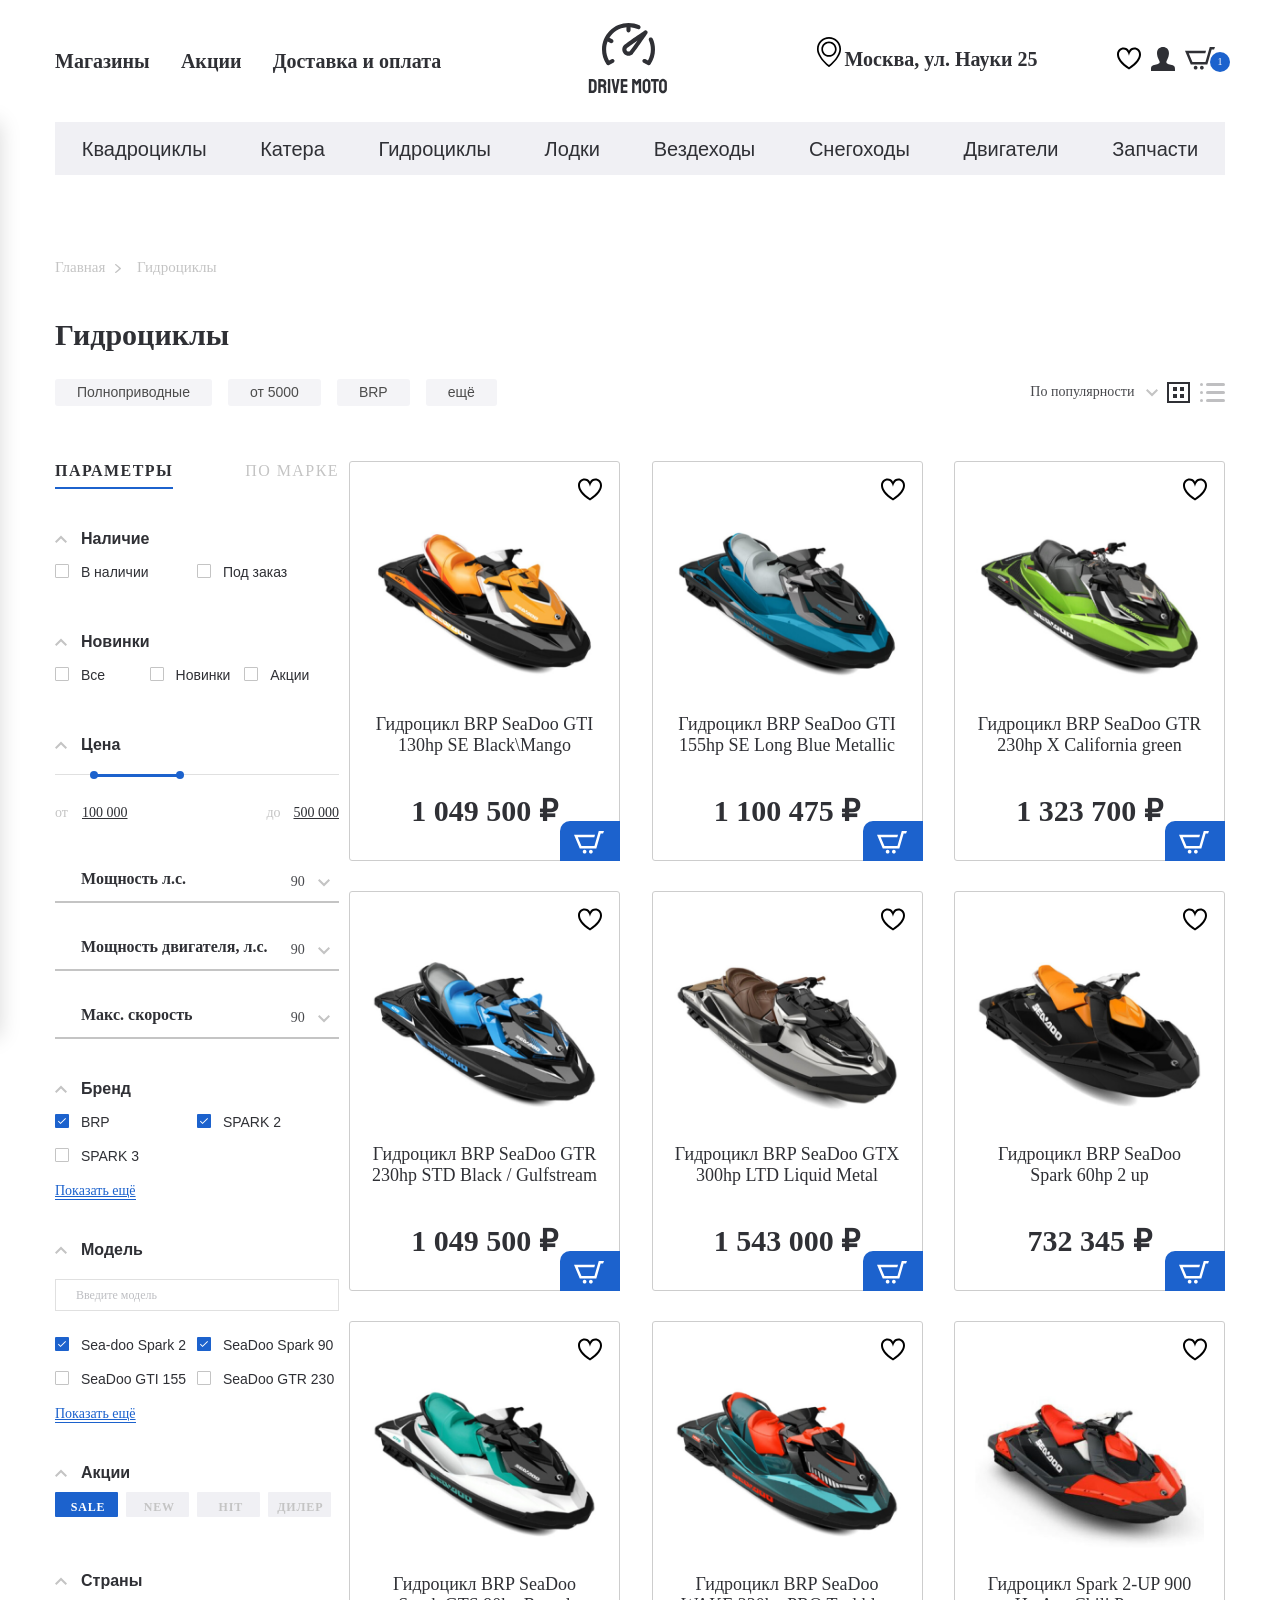
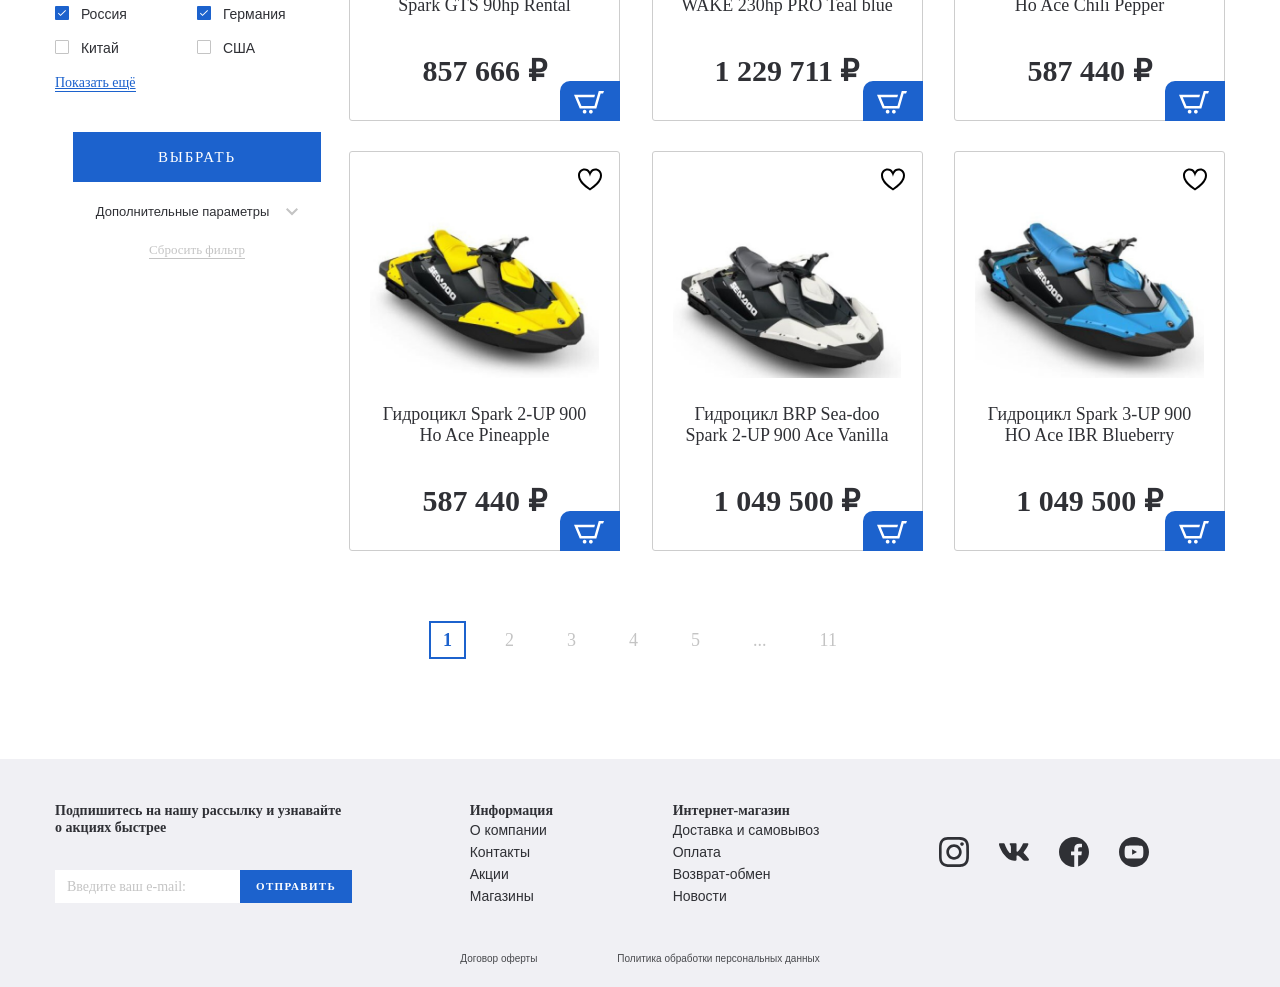
==== commit 0ca1f4bd: "Add files via upload upload project files" ====
--- a/catalog.html
+++ b/catalog.html
@@ -6,17 +6,17 @@
     <meta http-equiv="X-UA-Compatible" content="IE=edge">
     <meta name="viewport" content="width=device-width, initial-scale=1.0">
     <title>Hydrocycles/Catalog</title>
-    <link rel="preload" href="/fonts/Barlow-Light.woff2" as="font" type="font/woff2" crossorigin="anonymous">
-    <link rel="preload" href="/fonts/Barlow-Regular.woff2" as="font" type="font/woff2" crossorigin="anonymous">
-    <link rel="preload" href="/fonts/Barlow-SemiBold.woff2" as="font" type="font/woff2" crossorigin="anonymous">
-    <link rel="preload" href="/fonts/Barlow-Bold.woff2" as="font" type="font/woff2" crossorigin="anonymous">
-    <link rel="preload" href="/fonts/ProximaNova-SemiBold.woff2" as="font" type="font/woff2" crossorigin="anonymous">
-    <link rel="preload" href="/fonts/ProximaNova-Bold.woff2" as="font" type="font/woff2" crossorigin="anonymous">
-    <link rel="preload" href="/fonts/SFProDisplay-SemiBold.woff2" as="font" type="font/woff2" crossorigin="anonymous">
-    <link rel="preload" href="/fonts/SFProDisplay-Bold.woff2" as="font" type="font/woff2" crossorigin="anonymous">
-    <link rel="preload" href="/fonts/SFProDisplay-Medium.woff2" as="font" type="font/woff2" crossorigin="anonymous">
-    <link rel="preload" href="/fonts/SFProDisplay-Regular.woff2" as="font" type="font/woff2" crossorigin="anonymous">
-    <link rel="preload" href="/fonts/Staatliches-Regular.woff2" as="font" type="font/woff2" crossorigin="anonymous">
+    <link rel="preload" href="fonts/Barlow-Light.woff2" as="font" type="font/woff2" crossorigin="anonymous">
+    <link rel="preload" href="fonts/Barlow-Regular.woff2" as="font" type="font/woff2" crossorigin="anonymous">
+    <link rel="preload" href="fonts/Barlow-SemiBold.woff2" as="font" type="font/woff2" crossorigin="anonymous">
+    <link rel="preload" href="fonts/Barlow-Bold.woff2" as="font" type="font/woff2" crossorigin="anonymous">
+    <link rel="preload" href="fonts/ProximaNova-SemiBold.woff2" as="font" type="font/woff2" crossorigin="anonymous">
+    <link rel="preload" href="fonts/ProximaNova-Bold.woff2" as="font" type="font/woff2" crossorigin="anonymous">
+    <link rel="preload" href="fonts/SFProDisplay-SemiBold.woff2" as="font" type="font/woff2" crossorigin="anonymous">
+    <link rel="preload" href="fonts/SFProDisplay-Bold.woff2" as="font" type="font/woff2" crossorigin="anonymous">
+    <link rel="preload" href="fonts/SFProDisplay-Medium.woff2" as="font" type="font/woff2" crossorigin="anonymous">
+    <link rel="preload" href="fonts/SFProDisplay-Regular.woff2" as="font" type="font/woff2" crossorigin="anonymous">
+    <link rel="preload" href="fonts/Staatliches-Regular.woff2" as="font" type="font/woff2" crossorigin="anonymous">
     <link rel="stylesheet" href="css/style.min.css">
 </head>
 
--- a/css/style.min.css
+++ b/css/style.min.css
@@ -1 +1 @@
-:root {--accent-color: #1c62cd;}@font-face {font-family: "Barlow";font-style: normal;font-weight: 300;font-display: swap;src: local("Barlow"), url("../fonts/Barlow-Light.woff2") format("woff2"), url("../fonts/Barlow-Light.woff") format("woff");}@font-face {font-family: "Barlow";font-style: normal;font-weight: 400;font-display: swap;src: local("Barlow"), url("../fonts/Barlow-Regular.woff2") format("woff2"), url("../fonts/Barlow-Regular.woff") format("woff");}@font-face {font-family: "Barlow";font-style: normal;font-weight: 600;font-display: swap;src: local("Barlow"), url("../fonts/Barlow-SemiBold.woff2") format("woff2"), url("../fonts/Barlow-SemiBold.woff") format("woff");}@font-face {font-family: "Barlow";font-style: normal;font-weight: 700;font-display: swap;src: local("Barlow"), url("../fonts/Barlow-Bold.woff2") format("woff2"), url("../fonts/Barlow-Bold.woff") format("woff");}@font-face {font-family: "Proxima Nova";font-style: normal;font-weight: 600;font-display: swap;src: local("Proxima Nova"), url("../fonts/ProximaNova-SemiBold.woff2") format("woff2"), url("../fonts/ProximaNova-SemiBold.woff") format("woff");}@font-face {font-family: "Proxima Nova";font-style: normal;font-weight: 700;font-display: swap;src: local("Proxima Nova"), url("../fonts/ProximaNova-Bold.woff2") format("woff2"), url("../fonts/ProximaNova-Bold.woff") format("woff");}@font-face {font-family: "SFProDisplay";font-style: normal;font-weight: 400;font-display: swap;src: local("SFProDisplay"), url("../fonts/SFProDisplay-Regular.woff2") format("woff2"), url("../fonts/SFProDisplay-Regular.woff") format("woff");}@font-face {font-family: "SFProDisplay";font-style: normal;font-weight: 500;font-display: swap;src: local("SFProDisplay"), url("../fonts/SFProDisplay-Medium.woff2") format("woff2"), url("../fonts/SFProDisplay-Medium.woff") format("woff");}@font-face {font-family: "SFProDisplay";font-style: normal;font-weight: 600;font-display: swap;src: local("SFProDisplay"), url("../fonts/SFProDisplay-SemiBold.woff2") format("woff2"), url("../fonts/SFProDisplay-SemiBold.woff") format("woff");}@font-face {font-family: "SFProDisplay";font-style: normal;font-weight: 700;font-display: swap;src: local("SFProDisplay"), url("../fonts/SFProDisplay-Bold.woff2") format("woff2"), url("../fonts/SFProDisplay-Bold.woff") format("woff");}@font-face {font-family: "Staatliches";font-style: normal;font-weight: 400;font-display: swap;src: local("Staatliches"), url("../fonts/Staatliches-Regular.woff2") format("woff2"), url("../fonts/Staatliches-Regular.woff") format("woff");}html {font-size: 10px;box-sizing: border-box;}*, *::after, *::before {box-sizing: inherit;}ul[class], ol[class] {padding: 0;}body, h1, h2, h3, h4, h5, h6, p, ul[class], ol[class], li, figure, figcaption, blockquote, dl, dd {margin: 0;}ul[class] {list-style: none;}img {max-width: 100%;display: block;}input, button, textarea, select {font: inherit;}a {text-decoration: none;display: inline-block;color: inherit;}html, body {height: 100%;scroll-behavior: smooth;}body {font-family: "SF Pro Display", sans-serif;color: #2f3035;font-family: sans-serif;font-size: 20px;line-height: 24px;font-weight: 400;overflow-x: hidden;min-width: 320px;}.wrapper {min-height: 100%;display: flex;flex-direction: column;}.main {flex-grow: 1;}.container {max-width: 1200px;margin: 0 auto;padding: 0 15px;}.visually-hidden {position: absolute;overflow: hidden;margin: -1px;border: 0;padding: 0;width: 1px;height: 1px;clip: rect(0 0 0 0);}.page-section {margin-bottom: 80px;}.breadcrumbs {margin-bottom: 40px;}.breadcrumbs__list-item {font-family: "SF Pro Display";font-style: normal;font-weight: 400;font-size: 15px;line-height: 18px;color: #c4c4c4;display: inline-block;padding-right: 16px;margin-right: 10px;position: relative;}.breadcrumbs__list-item:last-child::after {display: none;}.breadcrumbs__list-item::after {content: "";position: absolute;right: 0;bottom: 3px;width: 6px;height: 9px;background-image: url("../images/link-arrow.svg");background-repeat: no-repeat;}.pagination {width: 100%;margin-top: 70px;display: flex;justify-content: center;}.pagination-list {display: flex;gap: clamp(0rem, -0.909rem+4.55vw, 2.5rem);justify-content: center;}.pagination-list__item {padding: 6px 12px;border: 2px solid rgba(0, 0, 0, 0);font-family: "Barlow";font-style: normal;font-weight: 400;font-size: 18px;line-height: 22px;color: #c4c4c4;}.pagination-list__item.active {font-family: "Barlow";font-style: normal;font-weight: 600;font-size: 18px;line-height: 22px;color: #1c62cd;border: 2px solid #1c62cd;}.pagination-list__item a {cursor: pointer;display: block;}.favorite-btn {cursor: pointer;position: absolute;top: 16px;right: 20px;width: 24px;height: 23px;background: 0;border: 0;z-index: 1000;}.favorite-btn::before {content: "";display: block;background: url("../images/icon-heart-outline.svg") no-repeat center center;background-size: contain;transition: all .3s ease;position: absolute;width: 24px;height: 23px;top: 0;left: 1px;z-index: 1000;}.favorite-btn.active::before {background: url("../images/icon-heart-filled.svg") no-repeat center center;background-size: contain;}.slick-arrow {border: 0;outline: 0;background-color: rgba(0, 0, 0, 0);position: absolute;z-index: 10;transform: translateY(-50%);cursor: pointer;top: 50%;display: block !important;visibility: visible !important;cursor: pointer;}.slick-prev {position: absolute;left: -20px;display: block !important;visibility: visible !important;}.slick-next {position: absolute;right: 54px;display: block !important;visibility: visible !important;}.slick-next.product-slider__slider-btnnext button {right: 0;}.slick-dots {position: absolute;bottom: -90px;}.slick-dots button {width: 14px;height: 14px;font-size: 0;border: 0;border-radius: 50%;margin: 0 22px;background-color: #c4c4c4;}.slick-dots .slick-active button {background-color: #1c62cd;}.jq-ry-container {position: relative;padding: 0 5px;line-height: 0;display: block;cursor: pointer;-webkit-box-sizing: content-box;-moz-box-sizing: content-box;box-sizing: content-box;direction: ltr;}.jq-ry-container[readonly=readonly] {cursor: default;}.jq-ry-container>.jq-ry-group-wrapper {position: relative;width: 100%}.jq-ry-container>.jq-ry-group-wrapper>.jq-ry-group {position: relative;line-height: 0;z-index: 10;white-space: nowrap;}.jq-ry-container>.jq-ry-group-wrapper>.jq-ry-group>svg {display: inline-block;}.jq-ry-container>.jq-ry-group-wrapper>.jq-ry-group.jq-ry-normal-group {width: 100%}.jq-ry-container>.jq-ry-group-wrapper>.jq-ry-group.jq-ry-rated-group {width: 0;z-index: 11;position: absolute;top: 0;left: 0;overflow: hidden;}.slick-slider {position: relative;display: block;box-sizing: border-box;-webkit-touch-callout: none;-webkit-user-select: none;-khtml-user-select: none;-moz-user-select: none;-ms-user-select: none;user-select: none;-ms-touch-action: pan-y;touch-action: pan-y;-webkit-tap-highlight-color: rgba(0, 0, 0, 0);}.slick-list {position: relative;overflow: hidden;display: block;margin: 0;padding: 0;}.slick-list:focus {outline: 0;}.slick-list.dragging {cursor: pointer;cursor: hand;}.slick-slider .slick-track, .slick-slider .slick-list {-webkit-transform: translate3d(0, 0, 0);-moz-transform: translate3d(0, 0, 0);-ms-transform: translate3d(0, 0, 0);-o-transform: translate3d(0, 0, 0);transform: translate3d(0, 0, 0);}.slick-track {position: relative;left: 0;top: 0;display: block;margin-left: auto;margin-right: auto;}.slick-track:before, .slick-track:after {content: "";display: table;}.slick-track:after {clear: both;}.slick-loading .slick-track {visibility: hidden;}.slick-slide {float: left;height: 100%;min-height: 1px;display: none;}[dir=rtl] .slick-slide {float: right;}.slick-slide img {display: block;}.slick-slide.slick-loading img {display: none;}.slick-slide.dragging img {pointer-events: none;}.slick-initialized .slick-slide {display: block;}.slick-loading .slick-slide {visibility: hidden;}.slick-vertical .slick-slide {display: block;height: auto;border: 1px solid rgba(0, 0, 0, 0);}.slick-arrow.slick-hidden {display: none;}@font-face {font-family: swiper-icons;src: url("data:application/font-woff;charset=utf-8;base64, [base64]//wADZ2x5ZgAAAywAAADMAAAD2MHtryVoZWFkAAABbAAAADAAAAA2E2+eoWhoZWEAAAGcAAAAHwAAACQC9gDzaG10eAAAAigAAAAZAAAArgJkABFsb2NhAAAC0AAAAFoAAABaFQAUGG1heHAAAAG8AAAAHwAAACAAcABAbmFtZQAAA/gAAAE5AAACXvFdBwlwb3N0AAAFNAAAAGIAAACE5s74hXjaY2BkYGAAYpf5Hu/j+W2+MnAzMYDAzaX6QjD6/4//Bxj5GA8AuRwMYGkAPywL13jaY2BkYGA88P8Agx4j+/8fQDYfA1AEBWgDAIB2BOoAeNpjYGRgYNBh4GdgYgABEMnIABJzYNADCQAACWgAsQB42mNgYfzCOIGBlYGB0YcxjYGBwR1Kf2WQZGhhYGBiYGVmgAFGBiQQkOaawtDAoMBQxXjg/wEGPcYDDA4wNUA2CCgwsAAAO4EL6gAAeNpj2M0gyAACqxgGNWBkZ2D4/wMA+xkDdgAAAHjaY2BgYGaAYBkGRgYQiAHyGMF8FgYHIM3DwMHABGQrMOgyWDLEM1T9/w8UBfEMgLzE////P/5//f/V/xv+r4eaAAeMbAxwIUYmIMHEgKYAYjUcsDAwsLKxc3BycfPw8jEQA/[base64]/uznmfPFBNODM2K7MTQ45YEAZqGP81AmGGcF3iPqOop0r1SPTaTbVkfUe4HXj97wYE+yNwWYxwWu4v1ugWHgo3S1XdZEVqWM7ET0cfnLGxWfkgR42o2PvWrDMBSFj/IHLaF0zKjRgdiVMwScNRAoWUoH78Y2icB/yIY09An6AH2Bdu/UB+yxopYshQiEvnvu0dURgDt8QeC8PDw7Fpji3fEA4z/PEJ6YOB5hKh4dj3EvXhxPqH/SKUY3rJ7srZ4FZnh1PMAtPhwP6fl2PMJMPDgeQ4rY8YT6Gzao0eAEA409DuggmTnFnOcSCiEiLMgxCiTI6Cq5DZUd3Qmp10vO0LaLTd2cjN4fOumlc7lUYbSQcZFkutRG7g6JKZKy0RmdLY680CDnEJ+UMkpFFe1RN7nxdVpXrC4aTtnaurOnYercZg2YVmLN/d/gczfEimrE/fs/bOuq29Zmn8tloORaXgZgGa78yO9/cnXm2BpaGvq25Dv9S4E9+5SIc9PqupJKhYFSSl47+Qcr1mYNAAAAeNptw0cKwkAAAMDZJA8Q7OUJvkLsPfZ6zFVERPy8qHh2YER+3i/BP83vIBLLySsoKimrqKqpa2hp6+jq6RsYGhmbmJqZSy0sraxtbO3sHRydnEMU4uR6yx7JJXveP7WrDycAAAAAAAH//wACeNpjYGRgYOABYhkgZgJCZgZNBkYGLQZtIJsFLMYAAAw3ALgAeNolizEKgDAQBCchRbC2sFER0YD6qVQiBCv/H9ezGI6Z5XBAw8CBK/m5iQQVauVbXLnOrMZv2oLdKFa8Pjuru2hJzGabmOSLzNMzvutpB3N42mNgZGBg4GKQYzBhYMxJLMlj4GBgAYow/P/PAJJhLM6sSoWKfWCAAwDAjgbRAAB42mNgYGBkAIIbCZo5IPrmUn0hGA0AO8EFTQAA");font-weight: 400;font-style: normal;}:root {--swiper-theme-color: #007aff;}.swiper, swiper-container {margin-left: auto;margin-right: auto;position: relative;overflow: hidden;list-style: none;padding: 0;z-index: 1;display: block;}.swiper-vertical>.swiper-wrapper {flex-direction: column;}.swiper-wrapper {position: relative;width: 100%;height: 100%;z-index: 1;display: flex;transition-property: transform;transition-timing-function: var(--swiper-wrapper-transition-timing-function, initial);box-sizing: content-box;}.swiper-android .swiper-slide, .swiper-wrapper {transform: translate3d(0, 0, 0);}.swiper-horizontal {touch-action: pan-y;}.swiper-vertical {touch-action: pan-x;}.swiper-slide, swiper-slide {flex-shrink: 0;width: 100%;height: 100%;position: relative;transition-property: transform;display: block;}.swiper-slide-invisible-blank {visibility: hidden;}.swiper-autoheight, .swiper-autoheight .swiper-slide {height: auto;}.swiper-autoheight .swiper-wrapper {align-items: flex-start;transition-property: transform, height;}.swiper-backface-hidden .swiper-slide {transform: translateZ(0);-webkit-backface-visibility: hidden;backface-visibility: hidden;}.swiper-3d.swiper-css-mode .swiper-wrapper {perspective: 1200px;}.swiper-3d .swiper-wrapper {transform-style: preserve-3d;}.swiper-3d {perspective: 1200px;}.swiper-3d .swiper-cube-shadow, .swiper-3d .swiper-slide, .swiper-3d .swiper-slide-shadow, .swiper-3d .swiper-slide-shadow-bottom, .swiper-3d .swiper-slide-shadow-left, .swiper-3d .swiper-slide-shadow-right, .swiper-3d .swiper-slide-shadow-top {transform-style: preserve-3d;}.swiper-3d .swiper-slide-shadow, .swiper-3d .swiper-slide-shadow-bottom, .swiper-3d .swiper-slide-shadow-left, .swiper-3d .swiper-slide-shadow-right, .swiper-3d .swiper-slide-shadow-top {position: absolute;left: 0;top: 0;width: 100%;height: 100%;pointer-events: none;z-index: 10;}.swiper-3d .swiper-slide-shadow {background: rgba(0, 0, 0, 0.15);}.swiper-3d .swiper-slide-shadow-left {background-image: linear-gradient(to left, rgba(0, 0, 0, 0.5), rgba(0, 0, 0, 0));}.swiper-3d .swiper-slide-shadow-right {background-image: linear-gradient(to right, rgba(0, 0, 0, 0.5), rgba(0, 0, 0, 0));}.swiper-3d .swiper-slide-shadow-top {background-image: linear-gradient(to top, rgba(0, 0, 0, 0.5), rgba(0, 0, 0, 0));}.swiper-3d .swiper-slide-shadow-bottom {background-image: linear-gradient(to bottom, rgba(0, 0, 0, 0.5), rgba(0, 0, 0, 0));}.swiper-css-mode>.swiper-wrapper {overflow: auto;scrollbar-width: none;-ms-overflow-style: none;}.swiper-css-mode>.swiper-wrapper::-webkit-scrollbar {display: none;}.swiper-css-mode>.swiper-wrapper>.swiper-slide {scroll-snap-align: start start;}.swiper-horizontal.swiper-css-mode>.swiper-wrapper {scroll-snap-type: x mandatory;}.swiper-vertical.swiper-css-mode>.swiper-wrapper {scroll-snap-type: y mandatory;}.swiper-centered>.swiper-wrapper::before {content: "";flex-shrink: 0;order: 9999;}.swiper-centered>.swiper-wrapper>.swiper-slide {scroll-snap-align: center center;scroll-snap-stop: always;}.swiper-centered.swiper-horizontal>.swiper-wrapper>.swiper-slide:first-child {margin-inline-start: var(--swiper-centered-offset-before);}.swiper-centered.swiper-horizontal>.swiper-wrapper::before {height: 100%;min-height: 1px;width: var(--swiper-centered-offset-after);}.swiper-centered.swiper-vertical>.swiper-wrapper>.swiper-slide:first-child {margin-block-start: var(--swiper-centered-offset-before);}.swiper-centered.swiper-vertical>.swiper-wrapper::before {width: 100%;min-width: 1px;height: var(--swiper-centered-offset-after);}.swiper-lazy-preloader {width: 42px;height: 42px;position: absolute;left: 50%;top: 50%;margin-left: -21px;margin-top: -21px;z-index: 10;transform-origin: 50%;box-sizing: border-box;border: 4px solid var(--swiper-preloader-color, var(--swiper-theme-color));border-radius: 50%;border-top-color: transparent;}.swiper-watch-progress .swiper-slide-visible .swiper-lazy-preloader, .swiper:not(.swiper-watch-progress) .swiper-lazy-preloader, swiper-container:not(.swiper-watch-progress) .swiper-lazy-preloader {animation: swiper-preloader-spin 1s infinite linear;}.swiper-lazy-preloader-white {--swiper-preloader-color: #fff;}.swiper-lazy-preloader-black {--swiper-preloader-color: #000;}@keyframes swiper-preloader-spin {0 {transform: rotate(0);}100% {transform: rotate(360deg);}}.swiper-virtual .swiper-slide {-webkit-backface-visibility: hidden;transform: translateZ(0);}.swiper-virtual.swiper-css-mode .swiper-wrapper::after {content: "";position: absolute;left: 0;top: 0;pointer-events: none;}.swiper-virtual.swiper-css-mode.swiper-horizontal .swiper-wrapper::after {height: 1px;width: var(--swiper-virtual-size);}.swiper-virtual.swiper-css-mode.swiper-vertical .swiper-wrapper::after {width: 1px;height: var(--swiper-virtual-size);}:root {--swiper-navigation-size: 44px;}.swiper-button-next, .swiper-button-prev {position: absolute;top: var(--swiper-navigation-top-offset, 50%);width: calc(var(--swiper-navigation-size)/44*27);height: var(--swiper-navigation-size);margin-top: calc(0 - var(--swiper-navigation-size)/2);z-index: 10;cursor: pointer;display: flex;align-items: center;justify-content: center;color: var(--swiper-navigation-color, var(--swiper-theme-color));}.swiper-button-next.swiper-button-disabled, .swiper-button-prev.swiper-button-disabled {opacity: .35;cursor: auto;pointer-events: none;}.swiper-button-next.swiper-button-hidden, .swiper-button-prev.swiper-button-hidden {opacity: 0;cursor: auto;pointer-events: none;}.swiper-navigation-disabled .swiper-button-next, .swiper-navigation-disabled .swiper-button-prev {display: none !important;}.swiper-button-next:after, .swiper-button-prev:after {font-family: swiper-icons;font-size: var(--swiper-navigation-size);text-transform: none !important;letter-spacing: 0;font-variant: initial;line-height: 1;}.swiper-button-prev, .swiper-rtl .swiper-button-next {left: var(--swiper-navigation-sides-offset, 10px);right: auto;}.swiper-button-prev:after, .swiper-rtl .swiper-button-next:after {content: "prev"}.swiper-button-next, .swiper-rtl .swiper-button-prev {right: var(--swiper-navigation-sides-offset, 10px);left: auto;}.swiper-button-next:after, .swiper-rtl .swiper-button-prev:after {content: "next"}.swiper-button-lock {display: none;}.swiper-pagination {position: absolute;text-align: center;transition: .3s opacity;transform: translate3d(0, 0, 0);z-index: 10;}.swiper-pagination.swiper-pagination-hidden {opacity: 0;}.swiper-pagination-disabled>.swiper-pagination, .swiper-pagination.swiper-pagination-disabled {display: none !important;}.swiper-horizontal>.swiper-pagination-bullets, .swiper-pagination-bullets.swiper-pagination-horizontal, .swiper-pagination-custom, .swiper-pagination-fraction {bottom: var(--swiper-pagination-bottom, 8px);top: var(--swiper-pagination-top, auto);left: 0;width: 100%}.swiper-pagination-bullets-dynamic {overflow: hidden;font-size: 0;}.swiper-pagination-bullets-dynamic .swiper-pagination-bullet {transform: scale(0.33);position: relative;}.swiper-pagination-bullets-dynamic .swiper-pagination-bullet-active {transform: scale(1);}.swiper-pagination-bullets-dynamic .swiper-pagination-bullet-active-main {transform: scale(1);}.swiper-pagination-bullets-dynamic .swiper-pagination-bullet-active-prev {transform: scale(0.66);}.swiper-pagination-bullets-dynamic .swiper-pagination-bullet-active-prev-prev {transform: scale(0.33);}.swiper-pagination-bullets-dynamic .swiper-pagination-bullet-active-next {transform: scale(0.66);}.swiper-pagination-bullets-dynamic .swiper-pagination-bullet-active-next-next {transform: scale(0.33);}.swiper-pagination-bullet {width: var(--swiper-pagination-bullet-width, var(--swiper-pagination-bullet-size, 8px));height: var(--swiper-pagination-bullet-height, var(--swiper-pagination-bullet-size, 8px));display: inline-block;border-radius: 50%;background: var(--swiper-pagination-bullet-inactive-color, #000);opacity: var(--swiper-pagination-bullet-inactive-opacity, 0.2);}button.swiper-pagination-bullet {border: 0;margin: 0;padding: 0;box-shadow: none;-webkit-appearance: none;appearance: none;}.swiper-pagination-clickable .swiper-pagination-bullet {cursor: pointer;}.swiper-pagination-bullet:only-child {display: none !important;}.swiper-pagination-bullet-active {opacity: var(--swiper-pagination-bullet-opacity, 1);background: var(--swiper-pagination-color, var(--swiper-theme-color));}.swiper-pagination-vertical.swiper-pagination-bullets, .swiper-vertical>.swiper-pagination-bullets {right: var(--swiper-pagination-right, 8px);left: var(--swiper-pagination-left, auto);top: 50%;transform: translate3d(0, -50%, 0);}.swiper-pagination-vertical.swiper-pagination-bullets .swiper-pagination-bullet, .swiper-vertical>.swiper-pagination-bullets .swiper-pagination-bullet {margin: var(--swiper-pagination-bullet-vertical-gap, 6px) 0;display: block;}.swiper-pagination-vertical.swiper-pagination-bullets.swiper-pagination-bullets-dynamic, .swiper-vertical>.swiper-pagination-bullets.swiper-pagination-bullets-dynamic {top: 50%;transform: translateY(-50%);width: 8px;}.swiper-pagination-vertical.swiper-pagination-bullets.swiper-pagination-bullets-dynamic .swiper-pagination-bullet, .swiper-vertical>.swiper-pagination-bullets.swiper-pagination-bullets-dynamic .swiper-pagination-bullet {display: inline-block;transition: .2s transform, .2s top;}.swiper-horizontal>.swiper-pagination-bullets .swiper-pagination-bullet, .swiper-pagination-horizontal.swiper-pagination-bullets .swiper-pagination-bullet {margin: 0 var(--swiper-pagination-bullet-horizontal-gap, 4px);}.swiper-horizontal>.swiper-pagination-bullets.swiper-pagination-bullets-dynamic, .swiper-pagination-horizontal.swiper-pagination-bullets.swiper-pagination-bullets-dynamic {left: 50%;transform: translateX(-50%);white-space: nowrap;}.swiper-horizontal>.swiper-pagination-bullets.swiper-pagination-bullets-dynamic .swiper-pagination-bullet, .swiper-pagination-horizontal.swiper-pagination-bullets.swiper-pagination-bullets-dynamic .swiper-pagination-bullet {transition: .2s transform, .2s left;}.swiper-horizontal.swiper-rtl>.swiper-pagination-bullets-dynamic .swiper-pagination-bullet, :host(.swiper-horizontal.swiper-rtl) .swiper-pagination-bullets-dynamic .swiper-pagination-bullet {transition: .2s transform, .2s right;}.swiper-pagination-fraction {color: var(--swiper-pagination-fraction-color, inherit);}.swiper-pagination-progressbar {background: var(--swiper-pagination-progressbar-bg-color, rgba(0, 0, 0, 0.25));position: absolute;}.swiper-pagination-progressbar .swiper-pagination-progressbar-fill {background: var(--swiper-pagination-color, var(--swiper-theme-color));position: absolute;left: 0;top: 0;width: 100%;height: 100%;transform: scale(0);transform-origin: left top;}.swiper-rtl .swiper-pagination-progressbar .swiper-pagination-progressbar-fill {transform-origin: right top;}.swiper-horizontal>.swiper-pagination-progressbar, .swiper-pagination-progressbar.swiper-pagination-horizontal, .swiper-pagination-progressbar.swiper-pagination-vertical.swiper-pagination-progressbar-opposite, .swiper-vertical>.swiper-pagination-progressbar.swiper-pagination-progressbar-opposite {width: 100%;height: var(--swiper-pagination-progressbar-size, 4px);left: 0;top: 0;}.swiper-horizontal>.swiper-pagination-progressbar.swiper-pagination-progressbar-opposite, .swiper-pagination-progressbar.swiper-pagination-horizontal.swiper-pagination-progressbar-opposite, .swiper-pagination-progressbar.swiper-pagination-vertical, .swiper-vertical>.swiper-pagination-progressbar {width: var(--swiper-pagination-progressbar-size, 4px);height: 100%;left: 0;top: 0;}.swiper-pagination-lock {display: none;}.swiper-scrollbar {border-radius: var(--swiper-scrollbar-border-radius, 10px);position: relative;-ms-touch-action: none;background: var(--swiper-scrollbar-bg-color, rgba(0, 0, 0, 0.1));}.swiper-scrollbar-disabled>.swiper-scrollbar, .swiper-scrollbar.swiper-scrollbar-disabled {display: none !important;}.swiper-horizontal>.swiper-scrollbar, .swiper-scrollbar.swiper-scrollbar-horizontal {position: absolute;left: var(--swiper-scrollbar-sides-offset, 1%);bottom: var(--swiper-scrollbar-bottom, 4px);top: var(--swiper-scrollbar-top, auto);z-index: 50;height: var(--swiper-scrollbar-size, 4px);width: calc(100% - 2*var(--swiper-scrollbar-sides-offset, 1%));}.swiper-scrollbar.swiper-scrollbar-vertical, .swiper-vertical>.swiper-scrollbar {position: absolute;left: var(--swiper-scrollbar-left, auto);right: var(--swiper-scrollbar-right, 4px);top: var(--swiper-scrollbar-sides-offset, 1%);z-index: 50;width: var(--swiper-scrollbar-size, 4px);height: calc(100% - 2*var(--swiper-scrollbar-sides-offset, 1%));}.swiper-scrollbar-drag {height: 100%;width: 100%;position: relative;background: var(--swiper-scrollbar-drag-bg-color, rgba(0, 0, 0, 0.5));border-radius: var(--swiper-scrollbar-border-radius, 10px);left: 0;top: 0;}.swiper-scrollbar-cursor-drag {cursor: move;}.swiper-scrollbar-lock {display: none;}.swiper-zoom-container {width: 100%;height: 100%;display: flex;justify-content: center;align-items: center;text-align: center;}.swiper-zoom-container>canvas, .swiper-zoom-container>img, .swiper-zoom-container>svg {max-width: 100%;max-height: 100%;object-fit: contain;}.swiper-slide-zoomed {cursor: move;touch-action: none;}.swiper .swiper-notification, swiper-container .swiper-notification {position: absolute;left: 0;top: 0;pointer-events: none;opacity: 0;z-index: -1000;}.swiper-free-mode>.swiper-wrapper {transition-timing-function: ease-out;margin: 0 auto;}.swiper-grid>.swiper-wrapper {flex-wrap: wrap;}.swiper-grid-column>.swiper-wrapper {flex-wrap: wrap;flex-direction: column;}.swiper-fade.swiper-free-mode .swiper-slide {transition-timing-function: ease-out;}.swiper-fade .swiper-slide {pointer-events: none;transition-property: opacity;}.swiper-fade .swiper-slide .swiper-slide {pointer-events: none;}.swiper-fade .swiper-slide-active, .swiper-fade .swiper-slide-active .swiper-slide-active {pointer-events: auto;}.swiper-cube {overflow: visible;}.swiper-cube .swiper-slide {pointer-events: none;-webkit-backface-visibility: hidden;backface-visibility: hidden;z-index: 1;visibility: hidden;transform-origin: 0 0;width: 100%;height: 100%}.swiper-cube .swiper-slide .swiper-slide {pointer-events: none;}.swiper-cube.swiper-rtl .swiper-slide {transform-origin: 100% 0;}.swiper-cube .swiper-slide-active, .swiper-cube .swiper-slide-active .swiper-slide-active {pointer-events: auto;}.swiper-cube .swiper-slide-active, .swiper-cube .swiper-slide-next, .swiper-cube .swiper-slide-next+.swiper-slide, .swiper-cube .swiper-slide-prev {pointer-events: auto;visibility: visible;}.swiper-cube .swiper-slide-shadow-bottom, .swiper-cube .swiper-slide-shadow-left, .swiper-cube .swiper-slide-shadow-right, .swiper-cube .swiper-slide-shadow-top {z-index: 0;-webkit-backface-visibility: hidden;backface-visibility: hidden;}.swiper-cube .swiper-cube-shadow {position: absolute;left: 0;bottom: 0;width: 100%;height: 100%;opacity: .6;z-index: 0;}.swiper-cube .swiper-cube-shadow:before {content: "";background: #000;position: absolute;left: 0;top: 0;bottom: 0;right: 0;filter: blur(50px);}.swiper-flip {overflow: visible;}.swiper-flip .swiper-slide {pointer-events: none;-webkit-backface-visibility: hidden;backface-visibility: hidden;z-index: 1;}.swiper-flip .swiper-slide .swiper-slide {pointer-events: none;}.swiper-flip .swiper-slide-active, .swiper-flip .swiper-slide-active .swiper-slide-active {pointer-events: auto;}.swiper-flip .swiper-slide-shadow-bottom, .swiper-flip .swiper-slide-shadow-left, .swiper-flip .swiper-slide-shadow-right, .swiper-flip .swiper-slide-shadow-top {z-index: 0;-webkit-backface-visibility: hidden;backface-visibility: hidden;}.swiper-creative .swiper-slide {-webkit-backface-visibility: hidden;backface-visibility: hidden;overflow: hidden;transition-property: transform, opacity, height;}.swiper-cards {overflow: visible;}.swiper-cards .swiper-slide {transform-origin: center bottom;-webkit-backface-visibility: hidden;backface-visibility: hidden;overflow: hidden;}.choices {position: relative;overflow: hidden;margin-bottom: 24px;font-size: 16px;}.choices:focus {outline: 0;}.choices:last-child {margin-bottom: 0;}.choices.is-open {overflow: visible;}.choices.is-disabled .choices__inner, .choices.is-disabled .choices__input {background-color: #eaeaea;cursor: not-allowed;-webkit-user-select: none;user-select: none;}.choices.is-disabled .choices__item {cursor: not-allowed;}.choices [hidden] {display: none !important;}.choices[data-type*=select-one] {cursor: pointer;}.choices[data-type*=select-one] .choices__inner {padding-bottom: 7.5px;}.choices[data-type*=select-one] .choices__input {display: block;width: 100%;padding: 10px;border-bottom: 1px solid #ddd;background-color: #fff;margin: 0;}.choices[data-type*=select-one] .choices__button {background-image: url("data:image/svg+xml;base64, [base64]");padding: 0;background-size: 8px;position: absolute;top: 50%;right: 0;margin-top: -10px;margin-right: 25px;height: 20px;width: 20px;border-radius: 10em;opacity: .25;}.choices[data-type*=select-one] .choices__button:hover, .choices[data-type*=select-one] .choices__button:focus {opacity: 1;}.choices[data-type*=select-one] .choices__button:focus {box-shadow: 0 0 0 2px #00bcd4;}.choices[data-type*=select-one] .choices__item[data-value=""] .choices__button {display: none;}.choices[data-type*=select-one]::after {content: "";height: 0;width: 0;border-style: solid;border-color: #333 transparent transparent transparent;border-width: 5px;position: absolute;right: 11.5px;top: 50%;margin-top: -2.5px;pointer-events: none;}.choices[data-type*=select-one].is-open::after {border-color: transparent transparent #333 transparent;margin-top: -7.5px;}.choices[data-type*=select-one][dir=rtl]::after {left: 11.5px;right: auto;}.choices[data-type*=select-one][dir=rtl] .choices__button {right: auto;left: 0;margin-left: 25px;margin-right: 0;}.choices[data-type*=select-multiple] .choices__inner, .choices[data-type*=text] .choices__inner {cursor: text;}.choices[data-type*=select-multiple] .choices__button, .choices[data-type*=text] .choices__button {position: relative;display: inline-block;margin-top: 0;margin-right: -4px;margin-bottom: 0;margin-left: 8px;padding-left: 16px;border-left: 1px solid #008fa1;background-image: url("data:image/svg+xml;base64, [base64]");background-size: 8px;width: 8px;line-height: 1;opacity: .75;border-radius: 0;}.choices[data-type*=select-multiple] .choices__button:hover, .choices[data-type*=select-multiple] .choices__button:focus, .choices[data-type*=text] .choices__button:hover, .choices[data-type*=text] .choices__button:focus {opacity: 1;}.choices__inner {display: inline-block;vertical-align: top;width: 100%;background-color: #f9f9f9;padding: 7.5px 7.5px 3.75px;border: 1px solid #ddd;border-radius: 2.5px;font-size: 14px;min-height: 44px;overflow: hidden;}.is-focused .choices__inner, .is-open .choices__inner {border-color: #b7b7b7;}.is-open .choices__inner {border-radius: 2.5px 2.5px 0 0;}.is-flipped.is-open .choices__inner {border-radius: 0 0 2.5px 2.5px;}.choices__list {margin: 0;padding-left: 0;list-style: none;}.choices__list--single {display: inline-block;padding: 4px 16px 4px 4px;width: 100%}[dir=rtl] .choices__list--single {padding-right: 4px;padding-left: 16px;}.choices__list--single .choices__item {width: 100%}.choices__list--multiple {display: inline;}.choices__list--multiple .choices__item {display: inline-block;vertical-align: middle;border-radius: 20px;padding: 4px 10px;font-size: 12px;font-weight: 500;margin-right: 3.75px;margin-bottom: 3.75px;background-color: #00bcd4;border: 1px solid #00a5bb;color: #fff;word-break: break-all;box-sizing: border-box;}.choices__list--multiple .choices__item[data-deletable] {padding-right: 5px;}[dir=rtl] .choices__list--multiple .choices__item {margin-right: 0;margin-left: 3.75px;}.choices__list--multiple .choices__item.is-highlighted {background-color: #00a5bb;border: 1px solid #008fa1;}.is-disabled .choices__list--multiple .choices__item {background-color: #aaa;border: 1px solid #919191;}.choices__list--dropdown, .choices__list[aria-expanded] {visibility: hidden;z-index: 1;position: absolute;width: 100%;background-color: #fff;border: 1px solid #ddd;top: 100%;margin-top: -1px;border-bottom-left-radius: 2.5px;border-bottom-right-radius: 2.5px;overflow: hidden;word-break: break-all;will-change: visibility;}.is-active.choices__list--dropdown, .is-active.choices__list[aria-expanded] {visibility: visible;}.is-open .choices__list--dropdown, .is-open .choices__list[aria-expanded] {border-color: #b7b7b7;}.is-flipped .choices__list--dropdown, .is-flipped .choices__list[aria-expanded] {top: auto;bottom: 100%;margin-top: 0;margin-bottom: -1px;border-radius: .25rem .25rem 0 0;}.choices__list--dropdown .choices__list, .choices__list[aria-expanded] .choices__list {position: relative;max-height: 300px;overflow: auto;-webkit-overflow-scrolling: touch;will-change: scroll-position;}.choices__list--dropdown .choices__item, .choices__list[aria-expanded] .choices__item {position: relative;padding: 10px;font-size: 14px;}[dir=rtl] .choices__list--dropdown .choices__item, [dir=rtl] .choices__list[aria-expanded] .choices__item {text-align: right;}@media(min-width:640px) {.choices__list--dropdown .choices__item--selectable, .choices__list[aria-expanded] .choices__item--selectable {padding-right: 100px;}.choices__list--dropdown .choices__item--selectable::after, .choices__list[aria-expanded] .choices__item--selectable::after {content: attr(data-select-text);font-size: 12px;opacity: 0;position: absolute;right: 10px;top: 50%;transform: translateY(-50%);}[dir=rtl] .choices__list--dropdown .choices__item--selectable, [dir=rtl] .choices__list[aria-expanded] .choices__item--selectable {text-align: right;padding-left: 100px;padding-right: 10px;}[dir=rtl] .choices__list--dropdown .choices__item--selectable::after, [dir=rtl] .choices__list[aria-expanded] .choices__item--selectable::after {right: auto;left: 10px;}}.choices__list--dropdown .choices__item--selectable.is-highlighted, .choices__list[aria-expanded] .choices__item--selectable.is-highlighted {background-color: #f2f2f2;}.choices__list--dropdown .choices__item--selectable.is-highlighted::after, .choices__list[aria-expanded] .choices__item--selectable.is-highlighted::after {opacity: .5;}.choices__item {cursor: default;}.choices__item--selectable {cursor: pointer;}.choices__item--disabled {cursor: not-allowed;-webkit-user-select: none;user-select: none;opacity: .5;}.choices__heading {font-weight: 600;font-size: 12px;padding: 10px;border-bottom: 1px solid #f7f7f7;color: gray;}.choices__button {text-indent: -9999px;-webkit-appearance: none;appearance: none;border: 0;background-color: transparent;background-repeat: no-repeat;background-position: center;cursor: pointer;}.choices__button:focus {outline: 0;}.choices__input {display: inline-block;vertical-align: baseline;background-color: #f9f9f9;font-size: 14px;margin-bottom: 5px;border: 0;border-radius: 0;max-width: 100%;padding: 4px 0 4px 2px;}.choices__input:focus {outline: 0;}.choices__input::-webkit-search-decoration, .choices__input::-webkit-search-cancel-button, .choices__input::-webkit-search-results-button, .choices__input::-webkit-search-results-decoration {display: none;}.choices__input::-ms-clear, .choices__input::-ms-reveal {display: none;width: 0;height: 0;}[dir=rtl] .choices__input {padding-right: 2px;padding-left: 0;}.choices__placeholder {opacity: .5;}.accordionjs {position: relative;margin: 0;padding: 0;list-style: none;margin-top: 10px;margin-bottom: 20px;}.accordionjs .acc_section {border: 1px solid #ccc;position: relative;z-index: 10;margin-top: -1px;overflow: hidden;}.accordionjs .acc_section .acc_head {position: relative;background: #fff;padding: 10px;display: block;cursor: pointer;}.accordionjs .acc_section .acc_head h3 {line-height: 1;margin: 5px 0;}.accordionjs .acc_section .acc_content {padding: 10px;}.accordionjs .acc_section:first-of-type, .accordionjs .acc_section:first-of-type .acc_head {border-top-left-radius: 3px;border-top-right-radius: 3px;}.accordionjs .acc_section:last-of-type, .accordionjs .acc_section:last-of-type .acc_content {border-bottom-left-radius: 3px;border-bottom-right-radius: 3px;}.accordionjs .acc_section.acc_active>.acc_content {display: block;}.accordionjs .acc_section.acc_active>.acc_head {background: #f9f9f9;border-bottom: 1px solid #ccc;}.jq-checkbox, .jq-radio {vertical-align: -4px;width: 16px;height: 16px;margin: 0 4px 0 0;border: 1px solid #c3c3c3;background: linear-gradient(#FFF, #e6e6e6);box-shadow: 0 1px 1px rgba(0, 0, 0, 0.05), inset -1px -1px #fff, inset 1px -1px #fff;cursor: pointer;}.jq-checkbox.focused, .jq-radio.focused {border: 1px solid #08c;}.jq-checkbox.disabled, .jq-radio.disabled {opacity: .55;}.jq-checkbox {border-radius: 3px;}.jq-checkbox.checked .jq-checkbox__div {width: 8px;height: 4px;margin: 3px 0 0 3px;border-bottom: 2px solid #666;border-left: 2px solid #666;-webkit-transform: rotate(-50deg);transform: rotate(-50deg);}.jq-radio {border-radius: 50%}.jq-radio.checked .jq-radio__div {width: 10px;height: 10px;margin: 3px 0 0 3px;border-radius: 50%;background: #777;box-shadow: inset 1px 1px 1px rgba(0, 0, 0, 0.7);}.jq-file {width: 270px;border-radius: 4px;box-shadow: 0 1px 2px rgba(0, 0, 0, 0.1);}.jq-file input {cursor: pointer;}.jq-file__name {box-sizing: border-box;width: 100%;height: 34px;padding: 0 80px 0 10px;border: 1px solid #ccc;border-bottom-color: #b3b3b3;border-radius: 4px;background: #fff;box-shadow: inset 1px 1px #f1f1f1;font: 14px/32px Arial, sans-serif;color: #333;}.jq-file__browse {position: absolute;top: 1px;right: 1px;padding: 0 10px;border-left: 1px solid #ccc;border-radius: 0 4px 4px 0;background: linear-gradient(#FFF, #e6e6e6);box-shadow: inset 1px -1px #f1f1f1, inset -1px 0 #f1f1f1, 0 1px 2px rgba(0, 0, 0, 0.1);font: 14px/32px Arial, sans-serif;color: #333;text-shadow: 1px 1px #fff;}.jq-file:hover .jq-file__browse {background: linear-gradient(#f6f6f6, #e6e6e6);}.jq-file:active .jq-file__browse {background: #f5f5f5;box-shadow: inset 1px 1px 3px #ddd;}.jq-file.focused .jq-file__name {border: 1px solid #5794bf;}.jq-file.disabled, .jq-file.disabled .jq-file__name, .jq-file.disabled .jq-file__browse {border-color: #ccc;background: #f5f5f5;box-shadow: none;color: #888;}.jq-number {position: relative;vertical-align: middle;padding: 0 36px 0 0;}.jq-number__field {width: 100px;border: 1px solid #ccc;border-bottom-color: #b3b3b3;border-radius: 4px;box-shadow: inset 1px 1px #f1f1f1, 0 1px 2px rgba(0, 0, 0, 0.1);}.jq-number__field:hover {border-color: #b3b3b3;}.jq-number__field input {box-sizing: border-box;width: 100%;padding: 8px 9px;border: 0;outline: 0;background: 0;font: 14px Arial, sans-serif;color: #333;}.jq-number__spin {position: absolute;top: 0;right: 0;width: 32px;height: 14px;border: 1px solid #ccc;border-bottom-color: #b3b3b3;border-radius: 4px;background: linear-gradient(#FFF, #e6e6e6);box-shadow: 0 1px 2px rgba(0, 0, 0, 0.1);box-shadow: inset 1px -1px #f1f1f1, inset -1px 0 #f1f1f1, 0 1px 2px rgba(0, 0, 0, 0.1);-webkit-user-select: none;-moz-user-select: none;-ms-user-select: none;user-select: none;text-shadow: 1px 1px #fff;cursor: pointer;}.jq-number__spin.minus {top: auto;bottom: 0;}.jq-number__spin:hover {background: linear-gradient(#f6f6f6, #e6e6e6);}.jq-number__spin:active {background: #f5f5f5;box-shadow: inset 1px 1px 3px #ddd;}.jq-number__spin:after {content: "";position: absolute;top: 4px;left: 11px;width: 0;height: 0;border-right: 5px solid transparent;border-bottom: 5px solid #999;border-left: 5px solid transparent;}.jq-number__spin.minus:after {top: 5px;border-top: 5px solid #999;border-right: 5px solid transparent;border-bottom: 0;border-left: 5px solid transparent;}.jq-number__spin.minus:hover:after {border-top-color: #000;}.jq-number__spin.plus:hover:after {border-bottom-color: #000;}.jq-number.focused .jq-number__field {border: 1px solid #5794bf;}.jq-number.disabled .jq-number__field, .jq-number.disabled .jq-number__spin {border-color: #ccc;background: #f5f5f5;box-shadow: none;color: #888;}.jq-number.disabled .jq-number__spin:after {border-bottom-color: #aaa;}.jq-number.disabled .jq-number__spin.minus:after {border-top-color: #aaa;}.jq-selectbox {vertical-align: middle;cursor: pointer;}.jq-selectbox__select {height: 32px;padding: 0 45px 0 10px;border: 1px solid #ccc;border-bottom-color: #b3b3b3;border-radius: 4px;background: linear-gradient(#FFF, #e6e6e6);box-shadow: inset 1px -1px #f1f1f1, inset -1px 0 #f1f1f1, 0 1px 2px rgba(0, 0, 0, 0.1);font: 14px/32px Arial, sans-serif;color: #333;text-shadow: 1px 1px #fff;}.jq-selectbox__select:hover {background: linear-gradient(#f6f6f6, #e6e6e6);}.jq-selectbox__select:active {background: #f5f5f5;box-shadow: inset 1px 1px 3px #ddd;}.jq-selectbox.focused .jq-selectbox__select {border: 1px solid #5794bf;}.jq-selectbox.disabled .jq-selectbox__select {border-color: #ccc;background: #f5f5f5;box-shadow: none;color: #888;}.jq-selectbox__select-text {display: block;width: 100%}.jq-selectbox .placeholder {color: #888;}.jq-selectbox__trigger {position: absolute;top: 0;right: 0;width: 34px;height: 100%;border-left: 1px solid #ccc;}.jq-selectbox__trigger-arrow {position: absolute;top: 14px;right: 12px;width: 0;height: 0;border-top: 5px solid #999;border-right: 5px solid transparent;border-left: 5px solid transparent;}.jq-selectbox:hover .jq-selectbox__trigger-arrow {border-top-color: #000;}.jq-selectbox.disabled .jq-selectbox__trigger-arrow {border-top-color: #aaa;}.jq-selectbox__dropdown {box-sizing: border-box;width: 100%;margin: 2px 0 0;padding: 0;border: 1px solid #ccc;border-radius: 4px;background: #fff;box-shadow: 0 2px 10px rgba(0, 0, 0, 0.2);font: 14px/18px Arial, sans-serif;}.jq-selectbox__search {margin: 5px;}.jq-selectbox__search input {box-sizing: border-box;width: 100%;margin: 0;padding: 5px 27px 6px 8px;border: 1px solid #ccc;border-radius: 3px;outline: 0;background: url("data:image/png;base64, iVBORw0KGgoAAAANSUhEUgAAABQAAAAMCAYAAABiDJ37AAAAGXRFWHRTb2Z0d2FyZQBBZG9iZSBJbWFnZVJlYWR5ccllPAAAAO1JREFUeNqU078LAXEYx/FzYfNzk5TJaFNKYjFYSQZ/hvwBsvg1UCY2xT9gM8hukQGThWRjkcFw3pdnujhfT736Xn2fPvfc3fd07V0OFDDFAnM0ENYsZRiGLSc9OpqIYIA9fMhhjCrW2h9VlMlcH/aymMGtOqEugX08PwQucUZKdTozMIqdTc9WepQD7wjY9ARx+ydwhfyXfS+S0qMcOEQJGcueB3VccFINdMgal6NzkmPjRwJXxDBB7/2RDdtAp6wb+dpphHDASG5QQ0V6u2aoSqBZD/lDrNWRJynLK2qpBn4rc6K2XB9/Nb8EGABtf1thzY6X2AAAAABJRU5ErkJggg==") no-repeat 100% 50%;box-shadow: inset 1px 1px #f1f1f1;color: #333;}.jq-selectbox__not-found {margin: 5px;padding: 5px 8px 6px;background: #f0f0f0;font-size: 13px;}.jq-selectbox ul {margin: 0;padding: 0;}.jq-selectbox li {min-height: 18px;padding: 5px 10px 6px;color: #231f20;}.jq-selectbox li.selected {background-color: #a3abb1;color: #fff;}.jq-selectbox li:hover {background-color: #08c;color: #fff;}.jq-selectbox li.disabled {color: #aaa;}.jq-selectbox li.disabled:hover {background: 0;}.jq-selectbox li.optgroup {font-weight: bold;}.jq-selectbox li.optgroup:hover {background: 0;color: #231f20;cursor: default;}.jq-selectbox li.option {padding-left: 25px;}.jq-select-multiple {box-sizing: border-box;padding: 1px;border: 1px solid #ccc;border-bottom-color: #b3b3b3;border-radius: 4px;background: #fff;box-shadow: inset 1px 1px #f1f1f1, 0 1px 2px rgba(0, 0, 0, 0.1);font: 14px/18px Arial, sans-serif;color: #333;cursor: default;}.jq-select-multiple.focused {border: 1px solid #5794bf;}.jq-select-multiple.disabled {border-color: #ccc;background: #f5f5f5;box-shadow: none;color: #888;}.jq-select-multiple ul {margin: 0;padding: 0;}.jq-select-multiple li {padding: 3px 9px 4px;list-style: none;}.jq-select-multiple li:first-child {border-radius: 3px 3px 0 0;}.jq-select-multiple li:last-child {border-radius: 0 0 3px 3px;}.jq-select-multiple li.selected {background: #08c;color: #fff;}.jq-select-multiple li.disabled {color: #aaa;}.jq-select-multiple li.optgroup {font-weight: bold;}.jq-select-multiple li.option {padding-left: 25px;}.jq-select-multiple.disabled li.selected, .jq-select-multiple li.selected.disabled {background: #ccc;color: #fff;}input[type=email].styler, input[type=password].styler, input[type=search].styler, input[type=tel].styler, input[type=text].styler, input[type=url].styler, textarea.styler {padding: 8px 9px;border: 1px solid #ccc;border-bottom-color: #b3b3b3;border-radius: 4px;box-shadow: inset 1px 1px #f1f1f1, 0 1px 2px rgba(0, 0, 0, 0.1);font: 14px Arial, sans-serif;color: #333;}input[type=search].styler {-webkit-appearance: none;-moz-appearance: none;appearance: none;}textarea.styler {overflow: auto;}input[type=email].styler:hover, input[type=password].styler:hover, input[type=search].styler:hover, input[type=tel].styler:hover, input[type=text].styler:hover, input[type=url].styler:hover, textarea.styler:hover {border-color: #b3b3b3;}input[type=email].styler:hover:focus, input[type=password].styler:hover:focus, input[type=search].styler:hover:focus, input[type=tel].styler:hover:focus, input[type=text].styler:hover:focus, input[type=url].styler:hover:focus, textarea.styler:hover:focus {border-color: #ccc;border-top-color: #b3b3b3;outline: 0;box-shadow: inset 0 1px 2px rgba(0, 0, 0, 0.1);}button.styler, input[type=button].styler, input[type=submit].styler, input[type=reset].styler {overflow: visible;padding: 8px 11px;border: 1px solid #ccc;border-bottom-color: #b3b3b3;border-radius: 4px;outline: 0;background: linear-gradient(#FFF, #e6e6e6);box-shadow: inset 1px -1px #f1f1f1, inset -1px 0 #f1f1f1, 0 1px 2px rgba(0, 0, 0, 0.1);font: 14px Arial, sans-serif;color: #333;text-shadow: 1px 1px #fff;cursor: pointer;}button.styler.styler::-moz-focus-inner, input[type=button].styler.styler::-moz-focus-inner, input[type=submit].styler.styler::-moz-focus-inner, input[type=reset].styler.styler::-moz-focus-inner {padding: 0;border: 0;}button.styler:not([disabled]):hover, input[type=button].styler:not([disabled]):hover, input[type=submit].styler:not([disabled]):hover, input[type=reset].styler:not([disabled]):hover, input[type=reset].styler:hover {background: linear-gradient(#f6f6f6, #e6e6e6);}button.styler:active, input[type=button].styler:active, input[type=submit].styler:active, input[type=reset].styler:active {background: #f5f5f5;box-shadow: inset 1px 1px 3px #ddd;}button.styler[disabled], input[type=button].styler[disabled], input[type=submit].styler[disabled] {border-color: #ccc;background: #f5f5f5;box-shadow: none;color: #888;}.jq-checkbox, .jq-radio {position: relative;display: inline-block;overflow: hidden;-webkit-user-select: none;-moz-user-select: none;-ms-user-select: none;user-select: none;}.jq-checkbox input, .jq-radio input {position: absolute;z-index: -1;margin: 0;padding: 0;opacity: 0;}.jq-file {position: relative;display: inline-block;overflow: hidden;}.jq-file input {position: absolute;top: 0;right: 0;height: auto;margin: 0;padding: 0;opacity: 0;font-size: 100px;line-height: 1em;}.jq-file__name {overflow: hidden;white-space: nowrap;text-overflow: ellipsis;}.jq-selectbox, .jq-select-multiple {position: relative;display: inline-block;}.jq-selectbox select, .jq-select-multiple select {position: absolute;top: 0;left: 0;width: 100%;height: 100%;margin: 0;padding: 0;opacity: 0;}.jq-selectbox li, .jq-select-multiple li {-webkit-user-select: none;-moz-user-select: none;-ms-user-select: none;user-select: none;white-space: nowrap;}.jq-selectbox {z-index: 10;}.jq-selectbox__select {position: relative;}.jq-selectbox__select-text {overflow: hidden;-webkit-user-select: none;-moz-user-select: none;-ms-user-select: none;user-select: none;white-space: nowrap;text-overflow: ellipsis;}.jq-selectbox__dropdown {position: absolute;}.jq-selectbox__search input {-webkit-appearance: textfield;}.jq-selectbox__search input::-webkit-search-cancel-button, .jq-selectbox__search input::-webkit-search-decoration {-webkit-appearance: none;}.jq-selectbox__dropdown ul {position: relative;overflow: auto;overflow-x: hidden;list-style: none;-webkit-overflow-scrolling: touch;}.jq-select-multiple ul {position: relative;overflow-x: hidden;-webkit-overflow-scrolling: touch;}.jq-number {display: inline-block;}.jq-number__field input {-moz-appearance: textfield;text-align: left;}.jq-number__field input::-webkit-inner-spin-button, .jq-number__field input::-webkit-outer-spin-button {margin: 0;-webkit-appearance: none;}.irs {position: relative;display: block;-webkit-touch-callout: none;-webkit-user-select: none;-khtml-user-select: none;-moz-user-select: none;-ms-user-select: none;user-select: none;font-size: 12px;font-family: Arial, sans-serif;}.irs-line {position: relative;display: block;overflow: hidden;outline: none !important;}.irs-bar {position: absolute;display: block;left: 0;width: 0;}.irs-shadow {position: absolute;display: none;left: 0;width: 0;}.irs-handle {position: absolute;display: block;box-sizing: border-box;cursor: default;z-index: 1;}.irs-handle.type_last {z-index: 2;}.irs-min, .irs-max {position: absolute;display: block;cursor: default;}.irs-min {left: 0;}.irs-max {right: 0;}.irs-from, .irs-to, .irs-single {position: absolute;display: block;top: 0;left: 0;cursor: default;white-space: nowrap;}.irs-grid {position: absolute;display: none;bottom: 0;left: 0;width: 100%;height: 20px;}.irs-with-grid .irs-grid {display: block;}.irs-grid-pol {position: absolute;top: 0;left: 0;width: 1px;height: 8px;background: #000;}.irs-grid-pol.small {height: 4px;}.irs-grid-text {position: absolute;bottom: 0;left: 0;white-space: nowrap;text-align: center;font-size: 9px;line-height: 9px;padding: 0 3px;color: #000;}.irs-disable-mask {position: absolute;display: block;top: 0;left: -1%;width: 102%;height: 100%;cursor: default;background: rgba(0, 0, 0, 0);z-index: 2;}.lt-ie9 .irs-disable-mask {background: #000;filter: alpha(opacity=0);cursor: not-allowed;}.irs-disabled {opacity: .4;}.irs-hidden-input {position: absolute !important;display: block !important;top: 0 !important;left: 0 !important;width: 0 !important;height: 0 !important;font-size: 0 !important;line-height: 0 !important;padding: 0 !important;margin: 0 !important;overflow: hidden;outline: none !important;z-index: -9999 !important;background: none !important;border-style: solid !important;border-color: transparent !important;}.irs--flat {height: 40px;}.irs--flat.irs-with-grid {height: 60px;}.irs--flat .irs-line {top: 25px;height: 12px;background-color: #e1e4e9;border-radius: 4px;}.irs--flat .irs-bar {top: 25px;height: 12px;background-color: #ed5565;}.irs--flat .irs-bar--single {border-radius: 4px 0 0 4px;}.irs--flat .irs-shadow {height: 1px;bottom: 16px;background-color: #e1e4e9;}.irs--flat .irs-handle {top: 22px;width: 16px;height: 18px;background-color: transparent;}.irs--flat .irs-handle>i:first-child {position: absolute;display: block;top: 0;left: 50%;width: 2px;height: 100%;margin-left: -1px;background-color: #da4453;}.irs--flat .irs-handle.state_hover>i:first-child, .irs--flat .irs-handle:hover>i:first-child {background-color: #a43540;}.irs--flat .irs-min, .irs--flat .irs-max {top: 0;padding: 1px 3px;color: #999;font-size: 10px;line-height: 1.333;text-shadow: none;background-color: #e1e4e9;border-radius: 4px;}.irs--flat .irs-from, .irs--flat .irs-to, .irs--flat .irs-single {color: white;font-size: 10px;line-height: 1.333;text-shadow: none;padding: 1px 5px;background-color: #ed5565;border-radius: 4px;}.irs--flat .irs-from:before, .irs--flat .irs-to:before, .irs--flat .irs-single:before {position: absolute;display: block;content: "";bottom: -6px;left: 50%;width: 0;height: 0;margin-left: -3px;overflow: hidden;border: 3px solid transparent;border-top-color: #ed5565;}.irs--flat .irs-grid-pol {background-color: #e1e4e9;}.irs--flat .irs-grid-text {color: #999;}.irs--big {height: 55px;}.irs--big.irs-with-grid {height: 70px;}.irs--big .irs-line {top: 33px;height: 12px;background-color: white;background: linear-gradient(to bottom, #ddd -50%, white 150%);border: 1px solid #ccc;border-radius: 12px;}.irs--big .irs-bar {top: 33px;height: 12px;background-color: #92bce0;border: 1px solid #428bca;background: linear-gradient(to bottom, #fff 0, #428bca 30%, #b9d4ec 100%);box-shadow: inset 0 0 1px 1px rgba(255, 255, 255, 0.5);}.irs--big .irs-bar--single {border-radius: 12px 0 0 12px;}.irs--big .irs-shadow {height: 1px;bottom: 16px;background-color: rgba(66, 139, 202, 0.5);}.irs--big .irs-handle {top: 25px;width: 30px;height: 30px;border: 1px solid rgba(0, 0, 0, 0.3);background-color: #cbcfd5;background: linear-gradient(to bottom, white 0, #b4b9be 30%, white 100%);box-shadow: 1px 1px 2px rgba(0, 0, 0, 0.2), inset 0 0 3px 1px white;border-radius: 30px;}.irs--big .irs-handle.state_hover, .irs--big .irs-handle:hover {border-color: rgba(0, 0, 0, 0.45);background-color: #939ba7;background: linear-gradient(to bottom, white 0, #919ba5 30%, white 100%);}.irs--big .irs-min, .irs--big .irs-max {top: 0;padding: 1px 5px;color: white;text-shadow: none;background-color: #9f9f9f;border-radius: 3px;}.irs--big .irs-from, .irs--big .irs-to, .irs--big .irs-single {color: white;text-shadow: none;padding: 1px 5px;background-color: #428bca;background: linear-gradient(to bottom, #428bca 0, #3071a9 100%);border-radius: 3px;}.irs--big .irs-grid-pol {background-color: #428bca;}.irs--big .irs-grid-text {color: #428bca;}.irs--modern {height: 55px;}.irs--modern.irs-with-grid {height: 55px;}.irs--modern .irs-line {top: 25px;height: 5px;background-color: #d1d6e0;background: linear-gradient(to bottom, #e0e4ea 0, #d1d6e0 100%);border: 1px solid #a3adc1;border-bottom-width: 0;border-radius: 5px;}.irs--modern .irs-bar {top: 25px;height: 5px;background: #20b426;background: linear-gradient(to bottom, #20b426 0, #18891d 100%);}.irs--modern .irs-bar--single {border-radius: 5px 0 0 5px;}.irs--modern .irs-shadow {height: 1px;bottom: 21px;background-color: rgba(209, 214, 224, 0.5);}.irs--modern .irs-handle {top: 37px;width: 12px;height: 13px;border: 1px solid #a3adc1;border-top-width: 0;box-shadow: 1px 1px 1px rgba(0, 0, 0, 0.1);border-radius: 0 0 3px 3px;}.irs--modern .irs-handle>i:nth-child(1) {position: absolute;display: block;top: -4px;left: 1px;width: 6px;height: 6px;border: 1px solid #a3adc1;background: white;transform: rotate(45deg);}.irs--modern .irs-handle>i:nth-child(2) {position: absolute;display: block;box-sizing: border-box;top: 0;left: 0;width: 10px;height: 12px;background: #e9e6e6;background: linear-gradient(to bottom, white 0, #e9e6e6 100%);border-radius: 0 0 3px 3px;}.irs--modern .irs-handle>i:nth-child(3) {position: absolute;display: block;box-sizing: border-box;top: 3px;left: 3px;width: 4px;height: 5px;border-left: 1px solid #a3adc1;border-right: 1px solid #a3adc1;}.irs--modern .irs-handle.state_hover, .irs--modern .irs-handle:hover {border-color: #7685a2;background: #c3c7cd;background: linear-gradient(to bottom, #fff 0, #919ba5 30%, #fff 100%);}.irs--modern .irs-handle.state_hover>i:nth-child(1), .irs--modern .irs-handle:hover>i:nth-child(1) {border-color: #7685a2;}.irs--modern .irs-handle.state_hover>i:nth-child(3), .irs--modern .irs-handle:hover>i:nth-child(3) {border-color: #48536a;}.irs--modern .irs-min, .irs--modern .irs-max {top: 0;font-size: 10px;line-height: 1.333;text-shadow: none;padding: 1px 5px;color: white;background-color: #d1d6e0;border-radius: 5px;}.irs--modern .irs-from, .irs--modern .irs-to, .irs--modern .irs-single {font-size: 10px;line-height: 1.333;text-shadow: none;padding: 1px 5px;background-color: #20b426;color: white;border-radius: 5px;}.irs--modern .irs-from:before, .irs--modern .irs-to:before, .irs--modern .irs-single:before {position: absolute;display: block;content: "";bottom: -6px;left: 50%;width: 0;height: 0;margin-left: -3px;overflow: hidden;border: 3px solid transparent;border-top-color: #20b426;}.irs--modern .irs-grid {height: 25px;}.irs--modern .irs-grid-pol {background-color: #dedede;}.irs--modern .irs-grid-text {color: silver;font-size: 13px;}.irs--sharp {height: 50px;font-size: 12px;line-height: 1;}.irs--sharp.irs-with-grid {height: 57px;}.irs--sharp .irs-line {top: 30px;height: 2px;background-color: black;border-radius: 2px;}.irs--sharp .irs-bar {top: 30px;height: 2px;background-color: #ee22fa;}.irs--sharp .irs-bar--single {border-radius: 2px 0 0 2px;}.irs--sharp .irs-shadow {height: 1px;bottom: 21px;background-color: rgba(0, 0, 0, 0.5);}.irs--sharp .irs-handle {top: 25px;width: 10px;height: 10px;background-color: #a804b2;}.irs--sharp .irs-handle>i:first-child {position: absolute;display: block;top: 100%;left: 0;width: 0;height: 0;border: 5px solid transparent;border-top-color: #a804b2;}.irs--sharp .irs-handle.state_hover, .irs--sharp .irs-handle:hover {background-color: black;}.irs--sharp .irs-handle.state_hover>i:first-child, .irs--sharp .irs-handle:hover>i:first-child {border-top-color: black;}.irs--sharp .irs-min, .irs--sharp .irs-max {color: white;font-size: 14px;line-height: 1;top: 0;padding: 3px 4px;opacity: .4;background-color: #a804b2;border-radius: 2px;}.irs--sharp .irs-from, .irs--sharp .irs-to, .irs--sharp .irs-single {font-size: 14px;line-height: 1;text-shadow: none;padding: 3px 4px;background-color: #a804b2;color: white;border-radius: 2px;}.irs--sharp .irs-from:before, .irs--sharp .irs-to:before, .irs--sharp .irs-single:before {position: absolute;display: block;content: "";bottom: -6px;left: 50%;width: 0;height: 0;margin-left: -3px;overflow: hidden;border: 3px solid transparent;border-top-color: #a804b2;}.irs--sharp .irs-grid {height: 25px;}.irs--sharp .irs-grid-pol {background-color: #dedede;}.irs--sharp .irs-grid-text {color: silver;font-size: 13px;}.irs--round {height: 50px;}.irs--round.irs-with-grid {height: 65px;}.irs--round .irs-line {top: 36px;height: 4px;background-color: #dee4ec;border-radius: 4px;}.irs--round .irs-bar {top: 36px;height: 4px;background-color: #006cfa;}.irs--round .irs-bar--single {border-radius: 4px 0 0 4px;}.irs--round .irs-shadow {height: 4px;bottom: 21px;background-color: rgba(222, 228, 236, 0.5);}.irs--round .irs-handle {top: 26px;width: 24px;height: 24px;border: 4px solid #006cfa;background-color: white;border-radius: 24px;box-shadow: 0 1px 3px rgba(0, 0, 255, 0.3);}.irs--round .irs-handle.state_hover, .irs--round .irs-handle:hover {background-color: #f0f6ff;}.irs--round .irs-min, .irs--round .irs-max {color: #333;font-size: 14px;line-height: 1;top: 0;padding: 3px 5px;background-color: rgba(0, 0, 0, 0.1);border-radius: 4px;}.irs--round .irs-from, .irs--round .irs-to, .irs--round .irs-single {font-size: 14px;line-height: 1;text-shadow: none;padding: 3px 5px;background-color: #006cfa;color: white;border-radius: 4px;}.irs--round .irs-from:before, .irs--round .irs-to:before, .irs--round .irs-single:before {position: absolute;display: block;content: "";bottom: -6px;left: 50%;width: 0;height: 0;margin-left: -3px;overflow: hidden;border: 3px solid transparent;border-top-color: #006cfa;}.irs--round .irs-grid {height: 25px;}.irs--round .irs-grid-pol {background-color: #dedede;}.irs--round .irs-grid-text {color: silver;font-size: 13px;}.irs--square {height: 50px;}.irs--square.irs-with-grid {height: 60px;}.irs--square .irs-line {top: 31px;height: 4px;background-color: #dedede;}.irs--square .irs-bar {top: 31px;height: 4px;background-color: black;}.irs--square .irs-shadow {height: 2px;bottom: 21px;background-color: #dedede;}.irs--square .irs-handle {top: 25px;width: 16px;height: 16px;border: 3px solid black;background-color: white;-webkit-transform: rotate(45deg);-ms-transform: rotate(45deg);transform: rotate(45deg);}.irs--square .irs-handle.state_hover, .irs--square .irs-handle:hover {background-color: #f0f6ff;}.irs--square .irs-min, .irs--square .irs-max {color: #333;font-size: 14px;line-height: 1;top: 0;padding: 3px 5px;background-color: rgba(0, 0, 0, 0.1);}.irs--square .irs-from, .irs--square .irs-to, .irs--square .irs-single {font-size: 14px;line-height: 1;text-shadow: none;padding: 3px 5px;background-color: black;color: white;}.irs--square .irs-grid {height: 25px;}.irs--square .irs-grid-pol {background-color: #dedede;}.irs--square .irs-grid-text {color: silver;font-size: 11px;}.splide__container {box-sizing: border-box;position: relative;}.splide__list {backface-visibility: hidden;display: -ms-flexbox;display: flex;height: 100%;margin: 0 !important;padding: 0 !important;}.splide.is-initialized:not(.is-active) .splide__list {display: block;}.splide__pagination {-ms-flex-align: center;align-items: center;display: -ms-flexbox;display: flex;-ms-flex-wrap: wrap;flex-wrap: wrap;-ms-flex-pack: center;justify-content: center;margin: 0;pointer-events: none;}.splide__pagination li {display: inline-block;line-height: 1;list-style-type: none;margin: 0;pointer-events: auto;}.splide:not(.is-overflow) .splide__pagination {display: none;}.splide__progress__bar {width: 0;}.splide {position: relative;visibility: hidden;}.splide.is-initialized, .splide.is-rendered {visibility: visible;}.splide__slide {backface-visibility: hidden;box-sizing: border-box;-ms-flex-negative: 0;flex-shrink: 0;list-style-type: none !important;margin: 0;position: relative;}.splide__slide img {vertical-align: bottom;}.splide__spinner {animation: splide-loading 1s linear infinite;border: 2px solid #999;border-left-color: transparent;border-radius: 50%;bottom: 0;contain: strict;display: inline-block;height: 20px;left: 0;margin: auto;position: absolute;right: 0;top: 0;width: 20px;}.splide__sr {clip: rect(0 0 0 0);border: 0;height: 1px;margin: -1px;overflow: hidden;padding: 0;position: absolute;width: 1px;}.splide__toggle.is-active .splide__toggle__play, .splide__toggle__pause {display: none;}.splide__toggle.is-active .splide__toggle__pause {display: inline;}.splide__track {overflow: hidden;position: relative;z-index: 0;}@keyframes splide-loading {0 {transform: rotate(0);}to {transform: rotate(1turn);}}.splide__track--draggable {-webkit-touch-callout: none;-webkit-user-select: none;-ms-user-select: none;user-select: none;}.splide__track--fade>.splide__list>.splide__slide {margin: 0 !important;opacity: 0;z-index: 0;}.splide__track--fade>.splide__list>.splide__slide.is-active {opacity: 1;z-index: 1;}.splide--rtl {direction: rtl;}.splide__track--ttb>.splide__list {display: block;}.splide__arrow {-ms-flex-align: center;align-items: center;background: #ccc;border: 0;border-radius: 50%;cursor: pointer;display: -ms-flexbox;display: flex;height: 2em;-ms-flex-pack: center;justify-content: center;opacity: .7;padding: 0;position: absolute;top: 50%;transform: translateY(-50%);width: 2em;z-index: 1;}.splide__arrow svg {fill: #000;height: 1.2em;width: 1.2em;}.splide__arrow:hover:not(:disabled) {opacity: .9;}.splide__arrow:disabled {opacity: .3;}.splide__arrow:focus-visible {outline: 3px solid #0bf;outline-offset: 3px;}.splide__arrow--prev {left: 1em;}.splide__arrow--prev svg {transform: scaleX(-1);}.splide__arrow--next {right: 1em;}.splide.is-focus-in .splide__arrow:focus {outline: 3px solid #0bf;outline-offset: 3px;}.splide__pagination {bottom: .5em;left: 0;padding: 0 1em;position: absolute;right: 0;z-index: 1;}.splide__pagination__page {background: #ccc;border: 0;border-radius: 50%;display: inline-block;height: 8px;margin: 3px;opacity: .7;padding: 0;position: relative;transition: transform .2s linear;width: 8px;}.splide__pagination__page.is-active {background: #fff;transform: scale(1.4);z-index: 1;}.splide__pagination__page:hover {cursor: pointer;opacity: .9;}.splide__pagination__page:focus-visible {outline: 3px solid #0bf;outline-offset: 3px;}.splide.is-focus-in .splide__pagination__page:focus {outline: 3px solid #0bf;outline-offset: 3px;}.splide__progress__bar {background: #ccc;height: 3px;}.splide__slide {-webkit-tap-highlight-color: rgba(0, 0, 0, 0);}.splide__slide:focus {outline: 0;}@supports(outline-offset:-3px) {.splide__slide: focus-visible {outline: 3px solid #0bf;outline-offset: -3px;}}@media screen and (-ms-high-contrast:none) {.splide__slide: focus-visible {border: 3px solid #0bf;}}@supports(outline-offset:-3px) {.splide.is-focus-in .splide__slide: focus {outline: 3px solid #0bf;outline-offset: -3px;}}@media screen and (-ms-high-contrast:none) {.splide.is-focus-in .splide__slide: focus {border: 3px solid #0bf;}.splide.is-focus-in .splide__track>.splide__list>.splide__slide:focus {border-color: #0bf;}}.splide__toggle {cursor: pointer;}.splide__toggle:focus-visible {outline: 3px solid #0bf;outline-offset: 3px;}.splide.is-focus-in .splide__toggle:focus {outline: 3px solid #0bf;outline-offset: 3px;}.splide__track--nav>.splide__list>.splide__slide {border: 3px solid transparent;cursor: pointer;}.splide__track--nav>.splide__list>.splide__slide.is-active {border: 3px solid #000;}.splide__arrows--rtl .splide__arrow--prev {left: auto;right: 1em;}.splide__arrows--rtl .splide__arrow--prev svg {transform: scaleX(1);}.splide__arrows--rtl .splide__arrow--next {left: 1em;right: auto;}.splide__arrows--rtl .splide__arrow--next svg {transform: scaleX(-1);}.splide__arrows--ttb .splide__arrow {left: 50%;transform: translate(-50%);}.splide__arrows--ttb .splide__arrow--prev {top: 1em;}.splide__arrows--ttb .splide__arrow--prev svg {transform: rotate(-90deg);}.splide__arrows--ttb .splide__arrow--next {bottom: 1em;top: auto;}.splide__arrows--ttb .splide__arrow--next svg {transform: rotate(90deg);}.splide__pagination--ttb {bottom: 0;display: -ms-flexbox;display: flex;-ms-flex-direction: column;flex-direction: column;left: auto;padding: 1em 0;right: .5em;top: 0;}.header__top-inner {display: flex;justify-content: space-between;align-items: center;min-height: 122px;font-weight: 700;}.header__box {display: flex;}.header__address {position: relative;margin-right: clamp(1.25rem, .341rem+4.55vw, 3.75rem);width: 265px;padding-left: 30px;}.header__address::before {content: "";position: absolute;background-image: url("../images/adress-icon.svg");width: 30px;height: 30px;left: 0;top: -10px;}.header__bottom {margin-bottom: 78px;}.menu__btn {display: none;}.menu__list {display: flex;gap: clamp(1.25rem, .568rem+3.41vw, 3.125rem);}.menu__item {font-weight: 700;display: inline-block;}.menu__link {color: #2f3035;}.user-list {display: flex;align-items: center;margin-right: 15px;}.user-list__item {padding-right: 10px;}.menu-categories {background-color: #f0f0f4;display: flex;justify-content: space-around;align-items: center;min-height: 53px;}.menu-categories__link {font-family: "SF Pro Display", sans-serif;color: #2f3035;text-transform: capitalize;font-weight: 400;transition: all .5s;padding: 15px 0 14px;position: relative;}.menu-categories__link::before {content: "";position: absolute;width: 0;left: auto;right: 0;background-color: #1c62cd;height: 3px;bottom: -2px;transition: all .3s;}.menu-categories__link:hover {font-family: "SF Pro Display", sans-serif;color: #000;}.menu-categories__link:hover::before {width: 100%;right: auto;left: 0;}.basket {position: relative;}.basket__num {position: absolute;width: 20px;height: 20px;font-family: "SF Pro Display";font-style: normal;font-weight: 500;font-size: 10px;line-height: 20px;text-align: center;color: #fff;background-color: #1c62cd;border-radius: 50%;bottom: -2px;right: -15px;}.menu-mobile__list {background: #fff;box-shadow: 0 0 20px rgba(0, 0, 0, .15);transform: translateX(-100%);width: 243px;transition: all .5s;position: absolute;z-index: 12;}.menu-mobile__list--active {transform: translateX(0);}.menu-mobile__item {position: relative;}.menu-mobile__link {display: block;border-bottom: 1px solid rgba(0, 0, 0, .1);padding-left: 53px;padding-top: 36px;}.menu-mobile__img {position: absolute;left: 11px;bottom: 0;}.menu__mobile-linewrapper {display: none;}.splide__track {overflow: hidden;position: relative;}.splide {max-width: 1370px;width: 100%;position: relative;}.splide__arrow {position: absolute;top: 50%;transform: translateY(-50%);z-index: 10;background: 0;}.splide__arrow--prev {transform: rotate(180deg);left: -40px;margin-top: -16px;}.splide__arrow--next {right: -20px;}.splide__pagination {bottom: -2.5em;}.splide__pagination__page {width: 14px;height: 14px;margin: 0 11px;background: #c4c4c4;}.splide__pagination__page.is-active {width: 14px;height: 14px;transform: none;background: var(--accent-color);}.banner-section__inner {display: flex;justify-content: space-between;}.banner-section__slider {max-width: 870px;line-height: 0;}.banner-section__slider-img {object-fit: cover;min-height: 400px;padding: 0;}.banner-section .slick-dots li {display: inline-block;padding: 0 5px;}.banner-section .slick-dots button {cursor: pointer;padding: 0;font-size: 0;width: 11px;height: 11px;margin: 0;border: 1px solid #fff;border-radius: 50%;background-color: rgba(0, 0, 0, 0);}.banner-section .slick-active button {background-color: #fff;}.sale-item {display: flex;flex-direction: column;justify-content: space-between;max-width: 265px;text-align: center;border: 1px solid #cdcdcd;border-radius: 3px;}.sale-item__top {display: flex;justify-content: space-between;}.sale-item__info {color: #fff;font-family: "Proxima Nova";font-size: 12px;line-height: 15px;letter-spacing: .1em;text-transform: uppercase;color: #fff;background-color: #1c62cd;padding: 8px 20px;align-self: flex-start;}.sale-item__price {text-align: right;}.sale-item .price {position: relative;font-family: "Barlow", sans-serif;}.sale-item__price-new {font-style: normal;font-weight: 700;font-size: 27px;line-height: 32px;color: #1c62cd;margin-right: 6px;padding-right: 20px;}.sale-item__price-new::after {content: "";position: absolute;background-image: url("../images/icons-price.svg");right: 0;width: 15px;height: 18px;top: 8px;}.sale-item__price-old {font-family: "Barlow";font-style: normal;display: inline-block;font-weight: 400;font-size: 14px;line-height: 17px;color: #c4c4c4;padding: 2px 5px;display: inline-block;background-image: url("../images/old-line.svg");background-repeat: no-repeat;margin-right: 10px;}.sale-item__price-old::after {content: "";position: absolute;background-image: url("../images/icons-price-old.svg");background-repeat: no-repeat;top: 5px;width: 8px;height: 10px;}.sale-item__img {margin: 0 auto;object-fit: contain;}.sale-item__title {font-family: "SF Pro Display";font-style: normal;font-weight: 700;font-size: 18px;line-height: 21px;text-align: center;color: #2f3035;margin-bottom: 7px;}.sale-item__footer {background-color: #f0f0f4;padding: 25px 20px;font-family: "SF Pro Display";font-style: normal;font-weight: 400;font-size: 18px;line-height: 21px;text-align: center;color: #2f3035;}.sale-item__footer span {display: block;font-family: "Barlow";font-style: normal;font-weight: 700;font-size: 18px;line-height: 22px;text-align: center;color: #1c62cd;}.banner-section__slider-btn, .product-slider__slider-btn {cursor: pointer;position: absolute;top: 50%;transform: translateY(-50%);background-color: rgba(0, 0, 0, 0);border: 0;padding: 0;margin: 0;z-index: 5;}.banner-section__slider-btnprev {left: 20px;}.banner-section__slider-btnnext {right: 20px;}.slick-dots {position: absolute;bottom: 40px;left: 0;right: 0;text-align: center;}.search__tabs {margin-bottom: 25px;}.search__tabs-item {padding: 11px 26px 12px;}.search__tabs-item.tab--active {background: #f0f0f4;border-radius: 5px;font-weight: 700;}.search .tabs-content {display: none;}.search .tabs-content.tabs-content--active {display: block;}.search__content-form {display: flex;}.search__content-input {width: 100%;background-color: #f0f0f4;border-radius: 3px;padding: 15px 20px;border: 0;font-family: "SF Pro Display";font-style: normal;font-weight: 400;font-size: 16px;line-height: 19px;color: #2f3035;}.search__content-input::placeholder {font-family: "SF Pro Display";font-style: normal;font-weight: 400;font-size: 16px;line-height: 19px;color: #656464;}.search__content-btn {cursor: pointer;font-family: "SF Pro Display";font-weight: 700;font-size: 14px;line-height: 17px;letter-spacing: .12em;text-transform: uppercase;color: #fff;background: #1c62cd;border-radius: 3px;padding: 17px 40px;border: 0;}.categories__inner {display: flex;justify-content: space-between;flex-wrap: wrap;}.categories__item {margin-bottom: 30px;background: #fff;border: 1px solid #cdcdcd;border-radius: 3px;width: 370px;display: flex;padding: 20px 20px 16px;justify-content: space-between;transition: all .3s;}.categories__item:hover {box-shadow: 3px 3px 20px rgba(50, 50, 50, .25);}.categories__item:hover .categories__item-title {color: #1c62cd;}.categories__item-info {width: 50%;display: flex;flex-direction: column;justify-content: space-between;}.categories__item-title {font-family: "Barlow";font-style: normal;font-weight: 700;font-size: 23px;line-height: 28px;color: #2f3035;transition: all .3s;}.categories__item-text {font-family: "SF Pro Display";font-style: normal;font-weight: 400;font-size: 14px;line-height: 17px;color: #c4c4c4;padding-right: 17px;position: relative;}.categories__item-text::after {content: "";position: absolute;width: 8px;height: 9px;top: 6px;right: 75px;background-image: url("../images/link-arrow.svg");background-repeat: no-repeat;}.categories__item-img {text-align: center;width: 50%}.products {margin-bottom: 86px;}.products__tabs {display: flex;gap: 50px;margin-bottom: 25px;}.products__tab {padding-bottom: 10px;}.products__tab.tab--active {border-bottom: 2px solid #1c62cd;}.products__container {margin-bottom: 35px;}.products__content {display: none;}.products__content.tabs-content--active {display: block;}.products__more {text-align: center;}.products__more-link {font-family: "SF Pro Display";font-style: normal;font-weight: 400;font-size: 15px;line-height: 18px;text-align: center;letter-spacing: .12em;text-transform: uppercase;color: #2f3035;padding: 17px 43px;background-color: #f0f0f4;}.product-item {border: 1px solid #cdcdcd;border-radius: 3px;min-height: 400px;text-align: center;padding: 52px 20px 31px;transition: all .3s;display: flex;flex-direction: column;justify-content: space-between;}.product-item:hover {background: #fff;box-shadow: 3px 3px 20px rgba(50, 50, 50, .25);border-radius: 3px;}.product-item__wrapper {position: relative;width: 271px;transition: all .5s;}.product-item__img {margin: 0 auto;}.product-item__title {font-family: "SF Pro Display";font-style: normal;font-weight: 400;font-size: 18px;line-height: 21px;text-align: center;color: #2f3035;max-width: 230px;padding: 14px 0 25px;min-height: 44px;}.product-item__price {font-family: "Barlow";font-style: normal;font-weight: 700;font-size: 30px;line-height: 36px;text-align: center;color: #2f3035;}.product-item__basket {position: absolute;right: 0;bottom: 0;width: 60px;height: 40px;color: #fff;background-color: #1c62cd;border-radius: 10px 0 0 0;border: 0;}.product-item__basket::after {content: "";position: absolute;width: 30px;height: 23px;background-image: url("../images/basket-white.svg");background-repeat: no-repeat;top: 10px;left: 14px;padding-top: 7px;cursor: pointer;}.product-item__favorite--active {cursor: pointer;background-image: url("../images/icon-heart-filled.svg");background-repeat: no-repeat;}.product-item__hover-text {padding: 18px 21px;background-color: rgba(255, 255, 255, .9);box-shadow: 0 0 15px rgba(0, 0, 0, .2);border-radius: 3px;position: absolute;top: 30%;right: 30px;transition: all .3s;opacity: 0;}.product-item__hover-text:hover.product-item__hover-text {opacity: 1;color: #2f3035;}.product-item:hover .product-item__title {color: #1c62cd;}.product-item:hover .product-item__price {color: #1c62cd;}.product-item--sale::before {content: "SALE";position: absolute;padding: 8px 15px;background-color: #1c62cd;position: absolute;left: 0;top: 0;text-transform: uppercase;color: #fff;font-family: "SF Pro Display";font-style: normal;font-weight: 400;font-size: 12px;line-height: 14px;letter-spacing: .07em;}.product-item__wrapper.product-item__not-available .product-item__price {display: none;}.product-item__notify-text {display: none;font-weight: 700;font-weight: 700;font-size: 18px;line-height: 21px;text-align: center;margin-bottom: 13px;}.product-item__wrapper.product-item__not-available .product-item__notify-text {display: block;}.product-item__wrapper.product-item__not-available .product-item__basket {display: none;}.product-item:hover .product-item__notify-text {color: #2f3035;}.product-item__notify-link {display: none;}.product-item__wrapper.product-item__not-available .product-item__notify-link {display: block;position: absolute;bottom: 20px;color: #1c62cd;font-weight: 400;font-size: 16px;line-height: 19px;text-align: center;left: 0;right: 0;}.product-item__wrapper.product-item__not-available .product-item__notify-link span {border-bottom: 1px solid #1c62cd;}.product-item__wrapper.product-item__not-available .product-item__title {padding-bottom: 13px;}.products__title {font-family: "Barlow";font-style: normal;font-weight: 700;font-size: 25px;line-height: 30px;color: #2f3035;margin-bottom: 25px;}.product-item__wrapper.product-item__wrapper--list .product-item__title {max-width: 100%}.banner {margin-bottom: 72px;}.products-popular {margin-bottom: 97px;}.catalog {margin-bottom: 100px;}.catalog__title {font-weight: 700;font-size: 30px;line-height: 36px;font-family: "SF Pro Display";margin-bottom: 26px;}.catalog__filter {display: flex;justify-content: space-between;margin-bottom: 50px;}.catalog__filter-items {display: flex;flex-wrap: wrap;gap: 8px;}.catalog__filter-items button {cursor: pointer;font-size: 14px;line-height: 17px;opacity: .7;background: #f0f0f4;border-radius: 3px;border: 0;padding: 5px 22px;}.catalog__filter-items button+button {margin-left: 8px;cursor: pointer;}.catalog__filter-btn {display: flex;align-items: center;}.catalog__filter-btn button {background-color: rgba(0, 0, 0, 0);border: 0;cursor: pointer;margin: 0;padding: 0;}.catalog__filter-btn button+button {margin-left: 10px;}.catalog__inner {display: flex;justify-content: space-between;}.catalog__inner-aside {width: 290px;margin-right: 10px;}.catalog__inner-list {display: flex;justify-content: space-between;gap: 30px;flex-wrap: wrap;}.aside-filter__tabs {display: flex;justify-content: space-between;}.aside-filter__tab {font-family: "SF Pro Display";font-weight: 400;font-size: 16px;line-height: 19px;letter-spacing: .09em;text-transform: uppercase;color: #c4c4c4;}.aside-filter__tab.tab--active {color: #2f3035;font-weight: 700;font-family: "SF Pro Display"}.aside-filter__tab.tab--active span {font-family: "SF Pro Display";display: inline-block;padding-bottom: 7px;color: #2f3035;border-bottom: 2px solid #1c62cd;font-weight: 700;}.aside-filter__item-drop {margin: 40px 0;}.aside-filter__item-title {font-weight: 600;font-size: 16px;line-height: 19px;color: #2f3035;padding-left: 26px;}.aside__btn {display: none;}.filter__item-drop {cursor: pointer;position: relative;}.filter__item-drop::before {content: "";position: absolute;background-image: url("../images/arrow-down.svg");background-repeat: no-repeat;left: 0;bottom: 5px;width: 12px;height: 8px;transform: rotate(0);}.filter__item-drop--active::before {transform: rotate(180deg);}.aside-filter__content {display: flex;flex-wrap: wrap;margin-top: 10px;}.aside-filter__content-box {width: 50%;margin-bottom: 10px;}.aside-filter__content-label {font-size: 14px;line-height: 17px;cursor: pointer;}.jq-checkbox, .jq-radio {width: 14px;height: 14px;background: #fff;border: 1px solid #c4c4c4;border-radius: 1px;box-shadow: none;margin: 0 8px 0 0;vertical-align: -1px;}.jq-checkbox.checked, .jq-radio.checked {background: #1c62cd;border: 0;}.jq-checkbox.checked .jq-checkbox__div {width: 8px;height: 6px;background-image: url("../images/checked-icon.svg");margin: 4px 0 0 3px;border-bottom: 0;border-left: 0;-webkit-transform: rotate(0);transform: rotate(0);}.jq-radio.checked .jq-radio__div {width: 0;height: 0;margin: 0;border-radius: 0;background: rgba(0, 0, 0, 0);box-shadow: none;}.aside-filter__content.aside-filter__content-radio {flex-wrap: nowrap;}.irs--flat.irs-with-grid {width: 100%}.irs--flat {width: 100%;margin-top: -15px;}.irs-from {display: none;}.irs--flat .irs-from, .irs--flat .irs-to, .irs--flat .irs-single {display: none;}.irs--flat .irs-min, .irs--flat .irs-max {top: 55px;padding: 0;text-shadow: none;background-color: rgba(0, 0, 0, 0);border-radius: 4px;font-family: "Barlow";font-style: normal;font-weight: 400;font-size: 14px;line-height: 17px;text-decoration-line: underline;color: #2f3035;visibility: visible !important;padding-left: 27px;}.irs-min::before, .irs-max::before {font-size: 14px;line-height: 17px;font-family: "SF Pro Display";text-decoration: none;font-weight: 400;font-size: 14px;line-height: 17px;color: #c4c4c4;position: absolute;left: 0;}.irs-min::before {content: "от"}.irs-max::before {content: "до";text-decoration: none;}.irs--flat .irs-line {top: 25px;height: 1px;background-color: #e0e0e0;border-radius: 0;}.irs--flat .irs-bar {top: 25px;height: 3px;background-color: #1c62cd;}.irs--flat .irs-handle {top: 22px;width: 8px;height: 8px;background-color: #1c62cd;border-radius: 50%}.irs--flat .irs-handle>i:first-child, .irs--flat .irs-handle.state_hover>i:first-child, .irs--flat .irs-handle:hover>i:first-child {background: rgba(0, 0, 0, 0);}.aside-filter__item-list {margin: 46px 0 40px;}.filter__item-list {border-bottom: 2px solid #c4c4c4;display: flex;justify-content: space-between;padding-top: 34px;}.filter__item-listtitle {font-family: "SF Pro Display";font-style: normal;font-weight: 600;font-size: 16px;line-height: 19px;color: #2f3035;padding-left: 26px;}.jq-selectbox__select {height: 32px;padding: 0 25px 0 10px;border-radius: 0;background: rgba(0, 0, 0, 0);box-shadow: none;text-shadow: none;border: 0;}.jq-selectbox__select-text {font-family: "Barlow";font-style: normal;font-weight: 400;font-size: 14px;line-height: 25px;color: #48494d;border-radius: 3px;}.jq-selectbox__trigger-arrow {position: absolute;top: 14px;right: 12px;width: 0;height: 0;border: 0;}.jq-selectbox__trigger {position: absolute;background-image: url("../images/arrow-down.svg");width: 12px;height: 8px;border-left: 0;top: 10px;right: 9px;}.jq-selectbox__select:hover, .jq-selectbox__select:active {background: rgba(0, 0, 0, 0);box-shadow: none;}.jq-selectbox.focused .jq-selectbox__select {border: 0;}.jq-selectbox li:hover {background: rgba(107, 126, 172, .05);color: rgba(0, 0, 0, .6);}.jq-selectbox li.selected {background: rgba(107, 126, 172, .05);color: rgba(0, 0, 0, .6);}.jq-selectbox li {color: rgba(0, 0, 0, .6);}.jq-selectbox__dropdown {border-radius: 0;padding-top: 15px;}.filter-more {width: 100%}.filter-more__btn {cursor: pointer;color: #1c62cd;border: 0;border-bottom: 1px solid #1c62cd;background-color: rgba(0, 0, 0, 0);font-family: "SF Pro Display";font-style: normal;font-weight: 400;font-size: 14px;line-height: 17px;text-decoration-line: underline;padding: 0;}.filter-search {width: 100%;border: 1px solid #e0e0e0;margin-bottom: 20px;margin-top: 10px;padding: 8px 20px;color: #2f3035;font-family: "SF Pro Display";font-style: normal;font-weight: 400;font-size: 12px;line-height: 14px;}.filter-search::placeholder {font-family: "SF Pro Display";font-style: normal;font-weight: 400;font-size: 12px;line-height: 14px;color: #bdbec2;}.btn-checked .aside-filter__content {flex-wrap: nowrap;justify-content: space-between;}.btn-checked .aside-filter__content-box {width: auto;}.btn-checked .aside-filter__content-label {position: relative;height: 25px;width: 63px;font-family: "SF Pro Display";font-style: normal;font-weight: 700;font-size: 12px;line-height: 14px;letter-spacing: .07em;color: #c4c4c4;}.btn-checked .jq-checkbox {background: #f0f0f4;height: 25px;width: 63px;border: 0;}.btn-checked .jq-checkbox.checked {background: #1c62cd;color: #fff;}.btn-checked .jq-checkbox.checked~.btn-checked__text {color: #fff;}.btn-checked__text {position: absolute;top: -5px;left: 50%;transform: translateX(-57%);z-index: 5;}.btn-checked .jq-checkbox.checked .jq-checkbox__div {display: none;color: #fff;}.aside-filter .filter-btn__choose {background: #f0f0f4;padding: 16px 85px;font-family: "SF Pro Display";font-style: normal;font-weight: 400;font-size: 15px;line-height: 18px;text-align: center;letter-spacing: .12em;text-transform: uppercase;color: #bdbec2;border: 0;cursor: pointer;margin-bottom: 15px;}.aside-filter .filter-btn__choose--active {background: #1c62cd;color: #fff;}.aside-filter .aside-filter__item-btn {text-align: center;}.aside-filter .filter__extra {font-size: 13px;line-height: 16px;position: relative;padding-right: 29px;position: relative;display: inline-block;margin-bottom: 15px;}.aside-filter .filter__extra::after {content: "";position: absolute;right: 0;width: 12px;height: 8px;background-image: url("../images/arrow-down.svg");background-repeat: no-repeat;top: 4px;}.aside-filter .filter__extra-content {display: none;}.aside-filter .filter__extra.filter__item-drop--active::after {transform: rotate(180deg);}.aside-filter .filter-btn__reset {background-color: rgba(0, 0, 0, 0);padding: 0;border: 0;font-family: "SF Pro Display";font-style: normal;font-weight: 400;font-size: 13px;line-height: 16px;border-bottom: 1px solid #c4c4c4;color: #c4c4c4;}.aside-filter button.catalog__filter-btngrid {width: 26px;height: 21px;}.aside-filter button.catalog__filter-btnline {width: 25px;height: 19px;}.aside-filter .select-item {font-family: "SF Pro Display";font-style: normal;font-weight: 400;font-size: 14px;line-height: 17px;color: #2f3035;margin-right: 34px;padding: 7px 10px 7px 20px;border: 1px solid #d7d9df;}.catalog__filter-button {opacity: .3;outline: 0;}.catalog__filter-button--active {opacity: 1;}.product-item__wrapper.product-item__wrapper--list {width: 871px;}.product-item__wrapper.product-item__wrapper--list .product-item__hover-text {display: inline-block;left: 50px;}.footer__topdrop {pointer-events: none;}.product-item__wrapper.product-item__wrapper--list {width: 100%}.product-card__inner {display: flex;justify-content: space-between;padding: 34px 0 80px 0;gap: 15px;}.product-card__img-box {width: 500px;text-align: center;position: relative;}.product-card__img-box::before {font-size: 15px;line-height: 18px;letter-spacing: .12em;padding: 13px 25px;border-radius: 3px;}.product-card__img {padding-top: 74px;margin-bottom: 17px;}.product-card__price-old {font-family: "Barlow";font-style: normal;font-weight: 400;font-size: 30px;line-height: 44px;color: #000;opacity: .6;background-image: url("../images/old-line.svg");background-repeat: no-repeat;background-size: cover;display: inline-block;}.product-card__price-new {font-family: "Barlow";font-style: normal;font-weight: 700;font-size: 40px;line-height: 48px;color: #2f3035;margin-bottom: 17px;}.product-card__link {font-family: "SF Pro Display";font-style: normal;font-weight: 400;font-size: 15px;line-height: 18px;color: #1c62cd;}.product-card__content {width: 570px;}.product-card__title {font-family: "SF Pro Display";font-style: normal;font-weight: 700;font-size: 30px;line-height: 36px;color: #2f3035;margin-bottom: 10px;}.product-card__code {font-family: "SF Pro Display";font-style: normal;font-weight: 400;font-size: 15px;line-height: 18px;color: #2f3035;opacity: .6;margin-bottom: 22px;}.product-card__buttons {display: flex;align-items: center;margin-bottom: 51px;}.product-card__icon-favorite {margin-right: 29px;border: 0;background-color: rgba(0, 0, 0, 0);cursor: pointer;}.product-card__icon-comparison {margin-right: 25px;border: 0;background-color: rgba(0, 0, 0, 0);cursor: pointer;}.product-card__tabs {margin-bottom: 25px;max-width: 436px;}.product-card__tab {padding-bottom: 5px;margin-right: 34px;font-family: "SF Pro Display";font-style: normal;font-weight: 400;font-size: 20px;line-height: 24px;color: #2f3035;opacity: .6;}.product-card__list {display: flex;justify-content: space-between;padding: 15px 0 6px;border-bottom: 1px solid rgba(47, 48, 53, .1);}.product-card__list-title {font-family: "SF Pro Display";font-style: normal;font-weight: 400;font-size: 20px;line-height: 24px;color: #2f3035;padding-right: 15px;}.product-card__list-data {font-family: "SF Pro Display";font-style: normal;font-weight: 400;font-size: 20px;line-height: 24px;color: #2f3035;width: 125px;}.product-card__more {margin-top: 20px;margin-bottom: 45px;}.product-card__btn button {padding: 16px 53px;background-color: #1c62cd;font-family: "SF Pro Display";font-style: normal;font-weight: 400;font-size: 14px;line-height: 17px;text-align: center;letter-spacing: .12em;text-transform: uppercase;color: #fff;margin-top: 30px;cursor: pointer;}.product-card__btn-mobile {display: none;}.product-card__tab.tab--active {font-family: "SF Pro Display";font-style: normal;font-weight: 700;font-size: 20px;line-height: 24px;color: #2f3035;opacity: 1;border-bottom: 2px solid #1c62cd;}.product-card__tabs-content {display: none;}.product-card__tabs-content.tabs-content--active {display: block;}.card {margin-bottom: 100px;}.card__tabsbox {margin-bottom: 100px;}.card__tabs {display: flex;align-items: center;justify-content: space-around;background-color: #f0f0f4;padding: 22px 0;margin-bottom: 50px;}.card__tab {font-family: "SF Pro Display";font-style: normal;font-weight: 400;font-size: 20px;line-height: 24px;color: #2f3035;opacity: .6;}.card__tab.tab--active {color: #2f3035;opacity: 1;border-bottom: 1px solid #1c62cd;}.card__tabs-content {display: none;}.card__tabs-content.tabs-content--active {display: block;padding-left: 38px;}.card__top-line {margin-bottom: 10px;}.card__form {position: relative;}.card__form-labelsearch {font-family: "SF Pro Display";font-style: normal;font-weight: 400;font-size: 17px;line-height: 20px;color: rgba(47, 48, 53, .7);}.card__form-inputsearch {margin-left: 17px;background: #f0f0f4;border-radius: 3px;padding: 8px 37px 8px 17px;border: 0;margin-right: 100px;}.card__form-labelpickup {font-family: "SF Pro Display";font-style: normal;font-weight: 400;font-size: 17px;line-height: 20px;color: rgba(47, 48, 53, .7);margin-left: 15px;}.card__form-inputpickup {margin-left: 54px;}.card__list-item {padding: 20px 0;border-bottom: 1px solid rgba(47, 48, 53, .1);display: flex;font-family: "SF Pro Display";font-style: normal;font-weight: 400;font-size: 16px;line-height: 22px;color: rgba(47, 48, 53, .7);}.card__list-address {width: 220px;margin-right: 80px;}.card__list-avialable {margin-right: 60px;width: 140px;}.card__list-num {width: 104px;}.card__form-btn {margin-left: auto;}.card__form-btn button {font-family: "SF Pro Display";font-style: normal;font-weight: 400;font-size: 13px;line-height: 16px;letter-spacing: .12em;color: #fff;background-color: #1c62cd;padding: 10px 40px;cursor: pointer;}.card__list-workhours {margin-right: 80px;width: 173px;}.workhours {display: flex;justify-content: space-between;}.card__list-itemtitle {font-family: "SF Pro Display";font-style: normal;font-weight: 400;font-size: 20px;line-height: 24px;color: #2f3035;}.footer {background-color: #f0f0f4;}.footer__top {padding-top: 43px;}.footer__top-inner {display: flex;justify-content: space-between;flex-wrap: wrap;}.footer__top-item {margin-right: 30px;}.footer__top-item:first-child {max-width: 295px;}.footer__top-item:nth-child(2) {max-width: 104px;margin-right: 30px;}.footer__top-item:nth-child(2) {max-width: 141px;}.footer__top-item:last-child {max-width: 210px;margin-right: 76px;}.footer__top-title {font-family: "SF Pro Display";font-style: normal;font-weight: 700;font-size: 14px;line-height: 17px;color: #2f3035;}.footer__bottom {padding: 46px 0 22px;display: flex;justify-content: center;flex-wrap: wrap;}.footer__bottom-link {line-height: 12px;color: #48494d;font-size: 10px;margin: 0 40px;white-space: nowrap;}.footer-form {margin-top: 34px;display: flex;justify-content: space-between;}.footer-form__input {width: 185px;padding: 0 12px;line-height: 17px;background-color: #fff;border: 0;font-size: 14px;color: #2f3035;}.footer-form__input::placeholder {font-family: "SF Pro Display";font-style: normal;font-weight: 400;font-size: 14px;line-height: 17px;color: #c4c4c4;}.footer-form__btn {cursor: pointer;padding: 10px 16px;border: 0;font-family: "SF Pro Display";font-style: normal;font-weight: 600;font-size: 11px;line-height: 13px;text-align: center;letter-spacing: .12em;text-transform: uppercase;background-color: #1c62cd;color: #fff;}.footer-list {font-size: 14px;line-height: 22px;}.social-list {display: flex;gap: 30px;align-items: center;height: 100%}@media(max-width:1300px) {.products__more {margin-top: 120px;}}@media(max-width:1200px) {.banner-section__slider-img {max-width: 600px;}.banner-section__inner {justify-content: space-around;}.banner-section__slider {max-width: 600px;}.banner-section__item {min-height: 400px;}.categories__inner {justify-content: space-around;}.catalog__inner-list {justify-content: space-around;}}@media(max-width:1100px) {.menu__item+.menu__item {padding-left: 20px;}.card__form-inputsearch {margin-right: 0;}}@media(max-width:968px) {.header__bottom {display: none;}.menu__list {display: none;}.menu__btn {display: block;background-color: rgba(0, 0, 0, 0);border: 0;cursor: pointer;padding: 0;}.menu__btn-line {background: #2f3035;border-radius: 3px;width: 34px;height: 3px;margin: 8px 0;}.menu__mobile-linewrapper {display: block;font-family: "SF Pro Display";font-style: normal;font-weight: 700;font-size: 20px;line-height: 24px;text-align: center;color: #2f3035;background: #f0f0f4;padding: 14px 0 14px 15px;overflow-x: scroll;}.menu__mobile-line {width: 450px;}.banner-section__inner {margin-top: 25px;flex-wrap: wrap;justify-content: center;}.banner-section__slider-item {text-align: center;}.banner-section__slider {max-width: 100%;margin-bottom: 25px;}.banner-section__slider-img {max-width: 1200px;width: 100%}.mobile-overflow {width: 1000px;}.tabs-wrapper, .breadcrumbs__inner, .catalog__filter-itemsinner {overflow-x: scroll;}.tabs-wrapper.tabs-wrapper--no-scroll {overflow: hidden;}.tabs-wrapper {margin-bottom: 20px;}.footer__top-inner {flex-wrap: wrap;}.footer__top-item {margin-bottom: 25px;}.card__tabs {flex-direction: column;background-color: rgba(0, 0, 0, 0);padding: 0;}.card__tab {padding-bottom: 15px;color: #2f3035;font-size: 20px;font-family: Barlow;font-style: normal;font-weight: 400;line-height: normal;cursor: pointer;}.card__tab.tab--active {color: #2f3035;opacity: 1;border-bottom: 1px solid rgba(0, 0, 0, 0);font-weight: 700;}}@media(max-width:940px) {.footer__top-inner {flex-wrap: wrap;justify-content: start;}.footer__top-item {margin-bottom: 25px;}.catalog__filter-button {display: none;}.catalog__filter-btn {margin-top: 30px;}.catalog__filter {display: block;}.card__top-line label {display: block;width: 100%;margin-bottom: 25px;margin-left: 0;padding-left: 0;}.card__list-item {display: block;}.card__list-item div {margin-bottom: 15px;}.card__list-itemtitle {display: none;}.card__form-inputsearch, .card__form-inputpickup {margin-left: 0;}}@media(max-width:678px) {.product-item__wrapper {margin: 0 auto;}}@media(max-width:640px) {.header__address {display: none;}.search__content-btn {font-size: 0;line-height: 0;background-image: url("../images/search.svg");background-repeat: no-repeat;width: 24px;height: 24px;background-color: rgba(0, 0, 0, 0);padding: 17px;position: absolute;right: 8px;top: 13px;}.search__content-input {height: 50px;padding-right: 50px;}.search__content-form {position: relative;}.banner-section__slider-img {min-height: 370px;max-width: 600px;width: 100%}.footer__top-item {margin-bottom: 20px;width: 100%}.footer__top-title {cursor: pointer;}.catalog__inner {flex-wrap: wrap;}.catalog__inner-aside {width: 100%}.aside__btn {display: block;text-transform: uppercase;font-weight: 700;text-align: center;padding: 15px 0;width: 100%;color: #fff;background-color: #1c62cd;margin-bottom: 30px;cursor: pointer;}.aside-filter {display: none;}.product-card__title {font-size: 20px;line-height: 24px;}}@media(max-width:576px) {.banner-section__slider-img {min-height: 335px;max-width: 580px;width: 100%}.product-card {padding-bottom: 0;}.product-card__inner {flex-wrap: wrap;}.product-card__img-box {width: 100%;margin-bottom: 15px;}.product-card__content {order: -1;}.product-card__tabs {display: none;}.product-card__btn-mobile {display: block;}}@media(max-width:540px) {.footer__inner {justify-content: start;}.footer__top-item {width: 100%;padding-left: 0;margin-left: 0;}.footer__bottom {flex-direction: column;align-items: start;}.footer__bottom-link {margin: 12px 0;}.footer__top-item.footer__top-social {width: 100%;border-bottom: 0;}.social-list {justify-content: center;}.footer-list {display: none;}.footer__top-title.footer__topdrop {font-size: 14px;line-height: 18px;color: #7f7f7f;font-weight: 500;padding: 15px 0;border-bottom: 2px solid #f9f9fc;}.footer__top-item {border-bottom: 2px solid #f9f9fc;}.footer__topdrop {cursor: pointer;position: relative;}.footer__topdrop::after {position: absolute;content: "";background-image: url("../images/arrow-down.svg");right: 0;top: 21px;width: 12px;height: 8px;}.footer__topdrop--active::after {transform: rotate(180deg);}.footer__top-item:nth-child(2) {max-width: 100%}.footer__topdrop {pointer-events: auto;}}@media(max-width:520px) {.banner-section__slider-img {min-height: 260px;max-width: 500px;}}@media(max-width:475px) {.banner-section__slider-img {min-height: 200px;max-width: 480px;}.footer__bottom {justify-content: start;padding: 0;}.footer__bottom-link {margin-left: 0;margin-bottom: 5px;}.footer__top-item.footer__top-newslatter {margin-right: auto;margin-left: auto;width: 290px;text-align: center;}.footer__top-item:last-child {max-width: 100%;margin-right: 0;}.footer__top-social {justify-content: center;}}@media(max-width:425px) {.banner-section__slider-img {min-height: 200px;max-width: 430px;}}@media(max-width:375px) {.banner-section__slider-img {max-width: 350px;}.products__title {font-size: 22px;}.card__tabs {align-items: start;}.card__tabs-content.tabs-content--active {padding-left: 0;}}
+:root{--accent-color: #1C62CD}@font-face{font-family:"Barlow";font-style:normal;font-weight:300;font-display:swap;src:local("Barlow"),url("../fonts/Barlow-Light.woff2") format("woff2"),url("../fonts/Barlow-Light.woff") format("woff")}@font-face{font-family:"Barlow";font-style:normal;font-weight:400;font-display:swap;src:local("Barlow"),url("../fonts/Barlow-Regular.woff2") format("woff2"),url("../fonts/Barlow-Regular.woff") format("woff")}@font-face{font-family:"Barlow";font-style:normal;font-weight:600;font-display:swap;src:local("Barlow"),url("../fonts/Barlow-SemiBold.woff2") format("woff2"),url("../fonts/Barlow-SemiBold.woff") format("woff")}@font-face{font-family:"Barlow";font-style:normal;font-weight:700;font-display:swap;src:local("Barlow"),url("../fonts/Barlow-Bold.woff2") format("woff2"),url("../fonts/Barlow-Bold.woff") format("woff")}@font-face{font-family:"Proxima Nova";font-style:normal;font-weight:600;font-display:swap;src:local("Proxima Nova"),url("../fonts/ProximaNova-SemiBold.woff2") format("woff2"),url("../fonts/ProximaNova-SemiBold.woff") format("woff")}@font-face{font-family:"Proxima Nova";font-style:normal;font-weight:700;font-display:swap;src:local("Proxima Nova"),url("../fonts/ProximaNova-Bold.woff2") format("woff2"),url("../fonts/ProximaNova-Bold.woff") format("woff")}@font-face{font-family:"SFProDisplay";font-style:normal;font-weight:400;font-display:swap;src:local("SFProDisplay"),url("../fonts/SFProDisplay-Regular.woff2") format("woff2"),url("../fonts/SFProDisplay-Regular.woff") format("woff")}@font-face{font-family:"SFProDisplay";font-style:normal;font-weight:500;font-display:swap;src:local("SFProDisplay"),url("../fonts/SFProDisplay-Medium.woff2") format("woff2"),url("../fonts/SFProDisplay-Medium.woff") format("woff")}@font-face{font-family:"SFProDisplay";font-style:normal;font-weight:600;font-display:swap;src:local("SFProDisplay"),url("../fonts/SFProDisplay-SemiBold.woff2") format("woff2"),url("../fonts/SFProDisplay-SemiBold.woff") format("woff")}@font-face{font-family:"SFProDisplay";font-style:normal;font-weight:700;font-display:swap;src:local("SFProDisplay"),url("../fonts/SFProDisplay-Bold.woff2") format("woff2"),url("../fonts/SFProDisplay-Bold.woff") format("woff")}@font-face{font-family:"Staatliches";font-style:normal;font-weight:400;font-display:swap;src:local("Staatliches"),url("../fonts/Staatliches-Regular.woff2") format("woff2"),url("../fonts/Staatliches-Regular.woff") format("woff")}html{font-size:10px;box-sizing:border-box}*,*::after,*::before{box-sizing:inherit}ul[class],ol[class]{padding:0}body,h1,h2,h3,h4,h5,h6,p,ul[class],ol[class],li,figure,figcaption,blockquote,dl,dd{margin:0}ul[class]{list-style:none}img{max-width:100%;display:block}input,button,textarea,select{font:inherit}a{text-decoration:none;display:inline-block;color:inherit}html,body{height:100%;scroll-behavior:smooth}body{font-family:"SF Pro Display",sans-serif;color:#2f3035;font-family:sans-serif;font-size:20px;line-height:24px;font-weight:400;overflow-x:hidden;min-width:320px}.wrapper{min-height:100%;display:flex;flex-direction:column}.main{flex-grow:1}.container{max-width:1200px;margin:0 auto;padding:0 15px}.visually-hidden{position:absolute;overflow:hidden;margin:-1px;border:0;padding:0;width:1px;height:1px;clip:rect(0 0 0 0)}.title{color:#2f3035;font-family:"Barlow";font-size:25px;font-weight:700;line-height:30px;letter-spacing:0%;text-align:left}.page-section{margin-bottom:80px}.breadcrumbs{margin-bottom:40px}.breadcrumbs__list-item{font-family:"SF Pro Display";font-style:normal;font-weight:400;font-size:15px;line-height:18px;color:#c4c4c4;display:inline-block;padding-right:16px;margin-right:10px;position:relative}.breadcrumbs__list-item:last-child::after{display:none}.breadcrumbs__list-item::after{content:"";position:absolute;right:0;bottom:3px;width:6px;height:9px;background-image:url("../images/link-arrow.svg");background-repeat:no-repeat}.pagination{width:100%;margin-top:70px;display:flex;justify-content:center}.pagination-list{display:flex;gap:clamp(0rem,-0.909rem + 4.55vw,2.5rem);justify-content:center}.pagination-list__item{padding:6px 12px;border:2px solid rgba(0,0,0,0);font-family:"Barlow";font-style:normal;font-weight:400;font-size:18px;line-height:22px;color:#c4c4c4}.pagination-list__item.active{font-family:"Barlow";font-style:normal;font-weight:600;font-size:18px;line-height:22px;color:#1c62cd;border:2px solid #1c62cd}.pagination-list__item a{cursor:pointer;display:block}.splide__track{overflow:hidden;position:relative;padding-right:30px}.splide{width:100%;position:relative;visibility:hidden}.splide .splide__arrow{position:absolute;top:50%;transform:translateY(-50%);z-index:10;background:rgba(0,0,0,0)}.splide .splide__arrow--prev{transform:rotate(180deg);left:-40px;margin-top:-20px}.splide .splide__arrow--next{right:-40px}.splide .splide__pagination{bottom:-2.5em}.splide .splide__pagination__page{width:14px;height:14px;margin:0 11px;background:#c4c4c4}.splide .splide__pagination__page.is-active{width:14px;height:14px;transform:none;background:var(--accent-color)}.splide__track{padding:0 15px;box-sizing:border-box;overflow:hidden}.splide__slide{width:calc(25% - 7.5px);box-sizing:border-box}.tab{color:#2f3035;font-family:"SF Pro Display";font-size:15px;font-weight:400;line-height:18px;letter-spacing:0%}.tab--active{color:#2f3035;font-family:"SF Pro Display";font-size:15px;font-weight:500;line-height:18px;letter-spacing:0%}.jq-ry-container{position:relative;padding:0 5px;line-height:0;display:block;cursor:pointer;-webkit-box-sizing:content-box;-moz-box-sizing:content-box;box-sizing:content-box;direction:ltr}.jq-ry-container[readonly=readonly]{cursor:default}.jq-ry-container>.jq-ry-group-wrapper{position:relative;width:100%}.jq-ry-container>.jq-ry-group-wrapper>.jq-ry-group{position:relative;line-height:0;z-index:10;white-space:nowrap}.jq-ry-container>.jq-ry-group-wrapper>.jq-ry-group>svg{display:inline-block}.jq-ry-container>.jq-ry-group-wrapper>.jq-ry-group.jq-ry-normal-group{width:100%}.jq-ry-container>.jq-ry-group-wrapper>.jq-ry-group.jq-ry-rated-group{width:0;z-index:11;position:absolute;top:0;left:0;overflow:hidden}.slick-slider{position:relative;display:block;box-sizing:border-box;-webkit-touch-callout:none;-webkit-user-select:none;-khtml-user-select:none;-moz-user-select:none;-ms-user-select:none;user-select:none;-ms-touch-action:pan-y;touch-action:pan-y;-webkit-tap-highlight-color:rgba(0,0,0,0)}.slick-list{position:relative;overflow:hidden;display:block;margin:0;padding:0}.slick-list:focus{outline:none}.slick-list.dragging{cursor:pointer;cursor:hand}.slick-slider .slick-track,.slick-slider .slick-list{-webkit-transform:translate3d(0, 0, 0);-moz-transform:translate3d(0, 0, 0);-ms-transform:translate3d(0, 0, 0);-o-transform:translate3d(0, 0, 0);transform:translate3d(0, 0, 0)}.slick-track{position:relative;left:0;top:0;display:block;margin-left:auto;margin-right:auto}.slick-track:before,.slick-track:after{content:"";display:table}.slick-track:after{clear:both}.slick-loading .slick-track{visibility:hidden}.slick-slide{float:left;height:100%;min-height:1px;display:none}[dir=rtl] .slick-slide{float:right}.slick-slide img{display:block}.slick-slide.slick-loading img{display:none}.slick-slide.dragging img{pointer-events:none}.slick-initialized .slick-slide{display:block}.slick-loading .slick-slide{visibility:hidden}.slick-vertical .slick-slide{display:block;height:auto;border:1px solid rgba(0,0,0,0)}.slick-arrow.slick-hidden{display:none}@font-face{font-family:"swiper-icons";src:url("data:application/font-woff;charset=utf-8;base64, [base64]//wADZ2x5ZgAAAywAAADMAAAD2MHtryVoZWFkAAABbAAAADAAAAA2E2+eoWhoZWEAAAGcAAAAHwAAACQC9gDzaG10eAAAAigAAAAZAAAArgJkABFsb2NhAAAC0AAAAFoAAABaFQAUGG1heHAAAAG8AAAAHwAAACAAcABAbmFtZQAAA/gAAAE5AAACXvFdBwlwb3N0AAAFNAAAAGIAAACE5s74hXjaY2BkYGAAYpf5Hu/j+W2+MnAzMYDAzaX6QjD6/4//Bxj5GA8AuRwMYGkAPywL13jaY2BkYGA88P8Agx4j+/8fQDYfA1AEBWgDAIB2BOoAeNpjYGRgYNBh4GdgYgABEMnIABJzYNADCQAACWgAsQB42mNgYfzCOIGBlYGB0YcxjYGBwR1Kf2WQZGhhYGBiYGVmgAFGBiQQkOaawtDAoMBQxXjg/wEGPcYDDA4wNUA2CCgwsAAAO4EL6gAAeNpj2M0gyAACqxgGNWBkZ2D4/wMA+xkDdgAAAHjaY2BgYGaAYBkGRgYQiAHyGMF8FgYHIM3DwMHABGQrMOgyWDLEM1T9/w8UBfEMgLzE////P/5//f/V/xv+r4eaAAeMbAxwIUYmIMHEgKYAYjUcsDAwsLKxc3BycfPw8jEQA/[base64]/uznmfPFBNODM2K7MTQ45YEAZqGP81AmGGcF3iPqOop0r1SPTaTbVkfUe4HXj97wYE+yNwWYxwWu4v1ugWHgo3S1XdZEVqWM7ET0cfnLGxWfkgR42o2PvWrDMBSFj/IHLaF0zKjRgdiVMwScNRAoWUoH78Y2icB/yIY09An6AH2Bdu/UB+yxopYshQiEvnvu0dURgDt8QeC8PDw7Fpji3fEA4z/PEJ6YOB5hKh4dj3EvXhxPqH/SKUY3rJ7srZ4FZnh1PMAtPhwP6fl2PMJMPDgeQ4rY8YT6Gzao0eAEA409DuggmTnFnOcSCiEiLMgxCiTI6Cq5DZUd3Qmp10vO0LaLTd2cjN4fOumlc7lUYbSQcZFkutRG7g6JKZKy0RmdLY680CDnEJ+UMkpFFe1RN7nxdVpXrC4aTtnaurOnYercZg2YVmLN/d/gczfEimrE/fs/bOuq29Zmn8tloORaXgZgGa78yO9/cnXm2BpaGvq25Dv9S4E9+5SIc9PqupJKhYFSSl47+Qcr1mYNAAAAeNptw0cKwkAAAMDZJA8Q7OUJvkLsPfZ6zFVERPy8qHh2YER+3i/BP83vIBLLySsoKimrqKqpa2hp6+jq6RsYGhmbmJqZSy0sraxtbO3sHRydnEMU4uR6yx7JJXveP7WrDycAAAAAAAH//wACeNpjYGRgYOABYhkgZgJCZgZNBkYGLQZtIJsFLMYAAAw3ALgAeNolizEKgDAQBCchRbC2sFER0YD6qVQiBCv/H9ezGI6Z5XBAw8CBK/m5iQQVauVbXLnOrMZv2oLdKFa8Pjuru2hJzGabmOSLzNMzvutpB3N42mNgZGBg4GKQYzBhYMxJLMlj4GBgAYow/P/PAJJhLM6sSoWKfWCAAwDAjgbRAAB42mNgYGBkAIIbCZo5IPrmUn0hGA0AO8EFTQAA");font-weight:400;font-style:normal}:root{--swiper-theme-color: #007aff}.swiper,swiper-container{margin-left:auto;margin-right:auto;position:relative;overflow:hidden;list-style:none;padding:0;z-index:1;display:block}.swiper-vertical>.swiper-wrapper{flex-direction:column}.swiper-wrapper{position:relative;width:100%;height:100%;z-index:1;display:flex;transition-property:transform;transition-timing-function:var(--swiper-wrapper-transition-timing-function, initial);box-sizing:content-box}.swiper-android .swiper-slide,.swiper-wrapper{transform:translate3d(0px, 0, 0)}.swiper-horizontal{touch-action:pan-y}.swiper-vertical{touch-action:pan-x}.swiper-slide,swiper-slide{flex-shrink:0;width:100%;height:100%;position:relative;transition-property:transform;display:block}.swiper-slide-invisible-blank{visibility:hidden}.swiper-autoheight,.swiper-autoheight .swiper-slide{height:auto}.swiper-autoheight .swiper-wrapper{align-items:flex-start;transition-property:transform,height}.swiper-backface-hidden .swiper-slide{transform:translateZ(0);-webkit-backface-visibility:hidden;backface-visibility:hidden}.swiper-3d.swiper-css-mode .swiper-wrapper{perspective:1200px}.swiper-3d .swiper-wrapper{transform-style:preserve-3d}.swiper-3d{perspective:1200px}.swiper-3d .swiper-slide,.swiper-3d .swiper-slide-shadow,.swiper-3d .swiper-slide-shadow-left,.swiper-3d .swiper-slide-shadow-right,.swiper-3d .swiper-slide-shadow-top,.swiper-3d .swiper-slide-shadow-bottom,.swiper-3d .swiper-cube-shadow{transform-style:preserve-3d}.swiper-3d .swiper-slide-shadow,.swiper-3d .swiper-slide-shadow-left,.swiper-3d .swiper-slide-shadow-right,.swiper-3d .swiper-slide-shadow-top,.swiper-3d .swiper-slide-shadow-bottom{position:absolute;left:0;top:0;width:100%;height:100%;pointer-events:none;z-index:10}.swiper-3d .swiper-slide-shadow{background:rgba(0, 0, 0, 0.15)}.swiper-3d .swiper-slide-shadow-left{background-image:linear-gradient(to left, rgba(0, 0, 0, 0.5), rgba(0, 0, 0, 0))}.swiper-3d .swiper-slide-shadow-right{background-image:linear-gradient(to right, rgba(0, 0, 0, 0.5), rgba(0, 0, 0, 0))}.swiper-3d .swiper-slide-shadow-top{background-image:linear-gradient(to top, rgba(0, 0, 0, 0.5), rgba(0, 0, 0, 0))}.swiper-3d .swiper-slide-shadow-bottom{background-image:linear-gradient(to bottom, rgba(0, 0, 0, 0.5), rgba(0, 0, 0, 0))}.swiper-css-mode>.swiper-wrapper{overflow:auto;scrollbar-width:none;-ms-overflow-style:none}.swiper-css-mode>.swiper-wrapper::-webkit-scrollbar{display:none}.swiper-css-mode>.swiper-wrapper>.swiper-slide{scroll-snap-align:start start}.swiper-horizontal.swiper-css-mode>.swiper-wrapper{scroll-snap-type:x mandatory}.swiper-vertical.swiper-css-mode>.swiper-wrapper{scroll-snap-type:y mandatory}.swiper-centered>.swiper-wrapper::before{content:"";flex-shrink:0;order:9999}.swiper-centered>.swiper-wrapper>.swiper-slide{scroll-snap-align:center center;scroll-snap-stop:always}.swiper-centered.swiper-horizontal>.swiper-wrapper>.swiper-slide:first-child{margin-inline-start:var(--swiper-centered-offset-before)}.swiper-centered.swiper-horizontal>.swiper-wrapper::before{height:100%;min-height:1px;width:var(--swiper-centered-offset-after)}.swiper-centered.swiper-vertical>.swiper-wrapper>.swiper-slide:first-child{margin-block-start:var(--swiper-centered-offset-before)}.swiper-centered.swiper-vertical>.swiper-wrapper::before{width:100%;min-width:1px;height:var(--swiper-centered-offset-after)}.swiper-lazy-preloader{width:42px;height:42px;position:absolute;left:50%;top:50%;margin-left:-21px;margin-top:-21px;z-index:10;transform-origin:50%;box-sizing:border-box;border:4px solid var(--swiper-preloader-color, var(--swiper-theme-color));border-radius:50%;border-top-color:transparent}.swiper:not(.swiper-watch-progress) .swiper-lazy-preloader,swiper-container:not(.swiper-watch-progress) .swiper-lazy-preloader,.swiper-watch-progress .swiper-slide-visible .swiper-lazy-preloader{animation:swiper-preloader-spin 1s infinite linear}.swiper-lazy-preloader-white{--swiper-preloader-color: #fff}.swiper-lazy-preloader-black{--swiper-preloader-color: #000}@keyframes swiper-preloader-spin{0%{transform:rotate(0deg)}100%{transform:rotate(360deg)}}.swiper-virtual .swiper-slide{-webkit-backface-visibility:hidden;transform:translateZ(0)}.swiper-virtual.swiper-css-mode .swiper-wrapper::after{content:"";position:absolute;left:0;top:0;pointer-events:none}.swiper-virtual.swiper-css-mode.swiper-horizontal .swiper-wrapper::after{height:1px;width:var(--swiper-virtual-size)}.swiper-virtual.swiper-css-mode.swiper-vertical .swiper-wrapper::after{width:1px;height:var(--swiper-virtual-size)}:root{--swiper-navigation-size: 44px}.swiper-button-prev,.swiper-button-next{position:absolute;top:var(--swiper-navigation-top-offset, 50%);width:calc(var(--swiper-navigation-size)/44*27);height:var(--swiper-navigation-size);margin-top:calc(0px - var(--swiper-navigation-size)/2);z-index:10;cursor:pointer;display:flex;align-items:center;justify-content:center;color:var(--swiper-navigation-color, var(--swiper-theme-color))}.swiper-button-prev.swiper-button-disabled,.swiper-button-next.swiper-button-disabled{opacity:.35;cursor:auto;pointer-events:none}.swiper-button-prev.swiper-button-hidden,.swiper-button-next.swiper-button-hidden{opacity:0;cursor:auto;pointer-events:none}.swiper-navigation-disabled .swiper-button-prev,.swiper-navigation-disabled .swiper-button-next{display:none !important}.swiper-button-prev:after,.swiper-button-next:after{font-family:swiper-icons;font-size:var(--swiper-navigation-size);text-transform:none !important;letter-spacing:0;font-variant:initial;line-height:1}.swiper-button-prev,.swiper-rtl .swiper-button-next{left:var(--swiper-navigation-sides-offset, 10px);right:auto}.swiper-button-prev:after,.swiper-rtl .swiper-button-next:after{content:"prev"}.swiper-button-next,.swiper-rtl .swiper-button-prev{right:var(--swiper-navigation-sides-offset, 10px);left:auto}.swiper-button-next:after,.swiper-rtl .swiper-button-prev:after{content:"next"}.swiper-button-lock{display:none}.swiper-pagination{position:absolute;text-align:center;transition:300ms opacity;transform:translate3d(0, 0, 0);z-index:10}.swiper-pagination.swiper-pagination-hidden{opacity:0}.swiper-pagination-disabled>.swiper-pagination,.swiper-pagination.swiper-pagination-disabled{display:none !important}.swiper-pagination-fraction,.swiper-pagination-custom,.swiper-horizontal>.swiper-pagination-bullets,.swiper-pagination-bullets.swiper-pagination-horizontal{bottom:var(--swiper-pagination-bottom, 8px);top:var(--swiper-pagination-top, auto);left:0;width:100%}.swiper-pagination-bullets-dynamic{overflow:hidden;font-size:0}.swiper-pagination-bullets-dynamic .swiper-pagination-bullet{transform:scale(0.33);position:relative}.swiper-pagination-bullets-dynamic .swiper-pagination-bullet-active{transform:scale(1)}.swiper-pagination-bullets-dynamic .swiper-pagination-bullet-active-main{transform:scale(1)}.swiper-pagination-bullets-dynamic .swiper-pagination-bullet-active-prev{transform:scale(0.66)}.swiper-pagination-bullets-dynamic .swiper-pagination-bullet-active-prev-prev{transform:scale(0.33)}.swiper-pagination-bullets-dynamic .swiper-pagination-bullet-active-next{transform:scale(0.66)}.swiper-pagination-bullets-dynamic .swiper-pagination-bullet-active-next-next{transform:scale(0.33)}.swiper-pagination-bullet{width:var(--swiper-pagination-bullet-width, var(--swiper-pagination-bullet-size, 8px));height:var(--swiper-pagination-bullet-height, var(--swiper-pagination-bullet-size, 8px));display:inline-block;border-radius:50%;background:var(--swiper-pagination-bullet-inactive-color, #000);opacity:var(--swiper-pagination-bullet-inactive-opacity, 0.2)}button.swiper-pagination-bullet{border:none;margin:0;padding:0;box-shadow:none;-webkit-appearance:none;appearance:none}.swiper-pagination-clickable .swiper-pagination-bullet{cursor:pointer}.swiper-pagination-bullet:only-child{display:none !important}.swiper-pagination-bullet-active{opacity:var(--swiper-pagination-bullet-opacity, 1);background:var(--swiper-pagination-color, var(--swiper-theme-color))}.swiper-vertical>.swiper-pagination-bullets,.swiper-pagination-vertical.swiper-pagination-bullets{right:var(--swiper-pagination-right, 8px);left:var(--swiper-pagination-left, auto);top:50%;transform:translate3d(0px, -50%, 0)}.swiper-vertical>.swiper-pagination-bullets .swiper-pagination-bullet,.swiper-pagination-vertical.swiper-pagination-bullets .swiper-pagination-bullet{margin:var(--swiper-pagination-bullet-vertical-gap, 6px) 0;display:block}.swiper-vertical>.swiper-pagination-bullets.swiper-pagination-bullets-dynamic,.swiper-pagination-vertical.swiper-pagination-bullets.swiper-pagination-bullets-dynamic{top:50%;transform:translateY(-50%);width:8px}.swiper-vertical>.swiper-pagination-bullets.swiper-pagination-bullets-dynamic .swiper-pagination-bullet,.swiper-pagination-vertical.swiper-pagination-bullets.swiper-pagination-bullets-dynamic .swiper-pagination-bullet{display:inline-block;transition:200ms transform,200ms top}.swiper-horizontal>.swiper-pagination-bullets .swiper-pagination-bullet,.swiper-pagination-horizontal.swiper-pagination-bullets .swiper-pagination-bullet{margin:0 var(--swiper-pagination-bullet-horizontal-gap, 4px)}.swiper-horizontal>.swiper-pagination-bullets.swiper-pagination-bullets-dynamic,.swiper-pagination-horizontal.swiper-pagination-bullets.swiper-pagination-bullets-dynamic{left:50%;transform:translateX(-50%);white-space:nowrap}.swiper-horizontal>.swiper-pagination-bullets.swiper-pagination-bullets-dynamic .swiper-pagination-bullet,.swiper-pagination-horizontal.swiper-pagination-bullets.swiper-pagination-bullets-dynamic .swiper-pagination-bullet{transition:200ms transform,200ms left}.swiper-horizontal.swiper-rtl>.swiper-pagination-bullets-dynamic .swiper-pagination-bullet,:host(.swiper-horizontal.swiper-rtl) .swiper-pagination-bullets-dynamic .swiper-pagination-bullet{transition:200ms transform,200ms right}.swiper-pagination-fraction{color:var(--swiper-pagination-fraction-color, inherit)}.swiper-pagination-progressbar{background:var(--swiper-pagination-progressbar-bg-color, rgba(0, 0, 0, 0.25));position:absolute}.swiper-pagination-progressbar .swiper-pagination-progressbar-fill{background:var(--swiper-pagination-color, var(--swiper-theme-color));position:absolute;left:0;top:0;width:100%;height:100%;transform:scale(0);transform-origin:left top}.swiper-rtl .swiper-pagination-progressbar .swiper-pagination-progressbar-fill{transform-origin:right top}.swiper-horizontal>.swiper-pagination-progressbar,.swiper-pagination-progressbar.swiper-pagination-horizontal,.swiper-vertical>.swiper-pagination-progressbar.swiper-pagination-progressbar-opposite,.swiper-pagination-progressbar.swiper-pagination-vertical.swiper-pagination-progressbar-opposite{width:100%;height:var(--swiper-pagination-progressbar-size, 4px);left:0;top:0}.swiper-vertical>.swiper-pagination-progressbar,.swiper-pagination-progressbar.swiper-pagination-vertical,.swiper-horizontal>.swiper-pagination-progressbar.swiper-pagination-progressbar-opposite,.swiper-pagination-progressbar.swiper-pagination-horizontal.swiper-pagination-progressbar-opposite{width:var(--swiper-pagination-progressbar-size, 4px);height:100%;left:0;top:0}.swiper-pagination-lock{display:none}.swiper-scrollbar{border-radius:var(--swiper-scrollbar-border-radius, 10px);position:relative;-ms-touch-action:none;background:var(--swiper-scrollbar-bg-color, rgba(0, 0, 0, 0.1))}.swiper-scrollbar-disabled>.swiper-scrollbar,.swiper-scrollbar.swiper-scrollbar-disabled{display:none !important}.swiper-horizontal>.swiper-scrollbar,.swiper-scrollbar.swiper-scrollbar-horizontal{position:absolute;left:var(--swiper-scrollbar-sides-offset, 1%);bottom:var(--swiper-scrollbar-bottom, 4px);top:var(--swiper-scrollbar-top, auto);z-index:50;height:var(--swiper-scrollbar-size, 4px);width:calc(100% - 2*var(--swiper-scrollbar-sides-offset, 1%))}.swiper-vertical>.swiper-scrollbar,.swiper-scrollbar.swiper-scrollbar-vertical{position:absolute;left:var(--swiper-scrollbar-left, auto);right:var(--swiper-scrollbar-right, 4px);top:var(--swiper-scrollbar-sides-offset, 1%);z-index:50;width:var(--swiper-scrollbar-size, 4px);height:calc(100% - 2*var(--swiper-scrollbar-sides-offset, 1%))}.swiper-scrollbar-drag{height:100%;width:100%;position:relative;background:var(--swiper-scrollbar-drag-bg-color, rgba(0, 0, 0, 0.5));border-radius:var(--swiper-scrollbar-border-radius, 10px);left:0;top:0}.swiper-scrollbar-cursor-drag{cursor:move}.swiper-scrollbar-lock{display:none}.swiper-zoom-container{width:100%;height:100%;display:flex;justify-content:center;align-items:center;text-align:center}.swiper-zoom-container>img,.swiper-zoom-container>svg,.swiper-zoom-container>canvas{max-width:100%;max-height:100%;object-fit:contain}.swiper-slide-zoomed{cursor:move;touch-action:none}.swiper .swiper-notification,swiper-container .swiper-notification{position:absolute;left:0;top:0;pointer-events:none;opacity:0;z-index:-1000}.swiper-free-mode>.swiper-wrapper{transition-timing-function:ease-out;margin:0 auto}.swiper-grid>.swiper-wrapper{flex-wrap:wrap}.swiper-grid-column>.swiper-wrapper{flex-wrap:wrap;flex-direction:column}.swiper-fade.swiper-free-mode .swiper-slide{transition-timing-function:ease-out}.swiper-fade .swiper-slide{pointer-events:none;transition-property:opacity}.swiper-fade .swiper-slide .swiper-slide{pointer-events:none}.swiper-fade .swiper-slide-active,.swiper-fade .swiper-slide-active .swiper-slide-active{pointer-events:auto}.swiper-cube{overflow:visible}.swiper-cube .swiper-slide{pointer-events:none;-webkit-backface-visibility:hidden;backface-visibility:hidden;z-index:1;visibility:hidden;transform-origin:0 0;width:100%;height:100%}.swiper-cube .swiper-slide .swiper-slide{pointer-events:none}.swiper-cube.swiper-rtl .swiper-slide{transform-origin:100% 0}.swiper-cube .swiper-slide-active,.swiper-cube .swiper-slide-active .swiper-slide-active{pointer-events:auto}.swiper-cube .swiper-slide-active,.swiper-cube .swiper-slide-next,.swiper-cube .swiper-slide-prev,.swiper-cube .swiper-slide-next+.swiper-slide{pointer-events:auto;visibility:visible}.swiper-cube .swiper-slide-shadow-top,.swiper-cube .swiper-slide-shadow-bottom,.swiper-cube .swiper-slide-shadow-left,.swiper-cube .swiper-slide-shadow-right{z-index:0;-webkit-backface-visibility:hidden;backface-visibility:hidden}.swiper-cube .swiper-cube-shadow{position:absolute;left:0;bottom:0px;width:100%;height:100%;opacity:.6;z-index:0}.swiper-cube .swiper-cube-shadow:before{content:"";background:#000;position:absolute;left:0;top:0;bottom:0;right:0;filter:blur(50px)}.swiper-flip{overflow:visible}.swiper-flip .swiper-slide{pointer-events:none;-webkit-backface-visibility:hidden;backface-visibility:hidden;z-index:1}.swiper-flip .swiper-slide .swiper-slide{pointer-events:none}.swiper-flip .swiper-slide-active,.swiper-flip .swiper-slide-active .swiper-slide-active{pointer-events:auto}.swiper-flip .swiper-slide-shadow-top,.swiper-flip .swiper-slide-shadow-bottom,.swiper-flip .swiper-slide-shadow-left,.swiper-flip .swiper-slide-shadow-right{z-index:0;-webkit-backface-visibility:hidden;backface-visibility:hidden}.swiper-creative .swiper-slide{-webkit-backface-visibility:hidden;backface-visibility:hidden;overflow:hidden;transition-property:transform,opacity,height}.swiper-cards{overflow:visible}.swiper-cards .swiper-slide{transform-origin:center bottom;-webkit-backface-visibility:hidden;backface-visibility:hidden;overflow:hidden}.choices{position:relative;overflow:hidden;margin-bottom:24px;font-size:16px}.choices:focus{outline:none}.choices:last-child{margin-bottom:0}.choices.is-open{overflow:visible}.choices.is-disabled .choices__inner,.choices.is-disabled .choices__input{background-color:#eaeaea;cursor:not-allowed;-webkit-user-select:none;user-select:none}.choices.is-disabled .choices__item{cursor:not-allowed}.choices [hidden]{display:none !important}.choices[data-type*=select-one]{cursor:pointer}.choices[data-type*=select-one] .choices__inner{padding-bottom:7.5px}.choices[data-type*=select-one] .choices__input{display:block;width:100%;padding:10px;border-bottom:1px solid #ddd;background-color:#fff;margin:0}.choices[data-type*=select-one] .choices__button{background-image:url("[data-uri]");padding:0;background-size:8px;position:absolute;top:50%;right:0;margin-top:-10px;margin-right:25px;height:20px;width:20px;border-radius:10em;opacity:.25}.choices[data-type*=select-one] .choices__button:hover,.choices[data-type*=select-one] .choices__button:focus{opacity:1}.choices[data-type*=select-one] .choices__button:focus{box-shadow:0 0 0 2px #00bcd4}.choices[data-type*=select-one] .choices__item[data-value=""] .choices__button{display:none}.choices[data-type*=select-one]::after{content:"";height:0;width:0;border-style:solid;border-color:#333 transparent transparent transparent;border-width:5px;position:absolute;right:11.5px;top:50%;margin-top:-2.5px;pointer-events:none}.choices[data-type*=select-one].is-open::after{border-color:transparent transparent #333 transparent;margin-top:-7.5px}.choices[data-type*=select-one][dir=rtl]::after{left:11.5px;right:auto}.choices[data-type*=select-one][dir=rtl] .choices__button{right:auto;left:0;margin-left:25px;margin-right:0}.choices[data-type*=select-multiple] .choices__inner,.choices[data-type*=text] .choices__inner{cursor:text}.choices[data-type*=select-multiple] .choices__button,.choices[data-type*=text] .choices__button{position:relative;display:inline-block;margin-top:0;margin-right:-4px;margin-bottom:0;margin-left:8px;padding-left:16px;border-left:1px solid #008fa1;background-image:url("[data-uri]");background-size:8px;width:8px;line-height:1;opacity:.75;border-radius:0}.choices[data-type*=select-multiple] .choices__button:hover,.choices[data-type*=select-multiple] .choices__button:focus,.choices[data-type*=text] .choices__button:hover,.choices[data-type*=text] .choices__button:focus{opacity:1}.choices__inner{display:inline-block;vertical-align:top;width:100%;background-color:#f9f9f9;padding:7.5px 7.5px 3.75px;border:1px solid #ddd;border-radius:2.5px;font-size:14px;min-height:44px;overflow:hidden}.is-focused .choices__inner,.is-open .choices__inner{border-color:#b7b7b7}.is-open .choices__inner{border-radius:2.5px 2.5px 0 0}.is-flipped.is-open .choices__inner{border-radius:0 0 2.5px 2.5px}.choices__list{margin:0;padding-left:0;list-style:none}.choices__list--single{display:inline-block;padding:4px 16px 4px 4px;width:100%}[dir=rtl] .choices__list--single{padding-right:4px;padding-left:16px}.choices__list--single .choices__item{width:100%}.choices__list--multiple{display:inline}.choices__list--multiple .choices__item{display:inline-block;vertical-align:middle;border-radius:20px;padding:4px 10px;font-size:12px;font-weight:500;margin-right:3.75px;margin-bottom:3.75px;background-color:#00bcd4;border:1px solid #00a5bb;color:#fff;word-break:break-all;box-sizing:border-box}.choices__list--multiple .choices__item[data-deletable]{padding-right:5px}[dir=rtl] .choices__list--multiple .choices__item{margin-right:0;margin-left:3.75px}.choices__list--multiple .choices__item.is-highlighted{background-color:#00a5bb;border:1px solid #008fa1}.is-disabled .choices__list--multiple .choices__item{background-color:#aaa;border:1px solid #919191}.choices__list--dropdown,.choices__list[aria-expanded]{visibility:hidden;z-index:1;position:absolute;width:100%;background-color:#fff;border:1px solid #ddd;top:100%;margin-top:-1px;border-bottom-left-radius:2.5px;border-bottom-right-radius:2.5px;overflow:hidden;word-break:break-all;will-change:visibility}.is-active.choices__list--dropdown,.is-active.choices__list[aria-expanded]{visibility:visible}.is-open .choices__list--dropdown,.is-open .choices__list[aria-expanded]{border-color:#b7b7b7}.is-flipped .choices__list--dropdown,.is-flipped .choices__list[aria-expanded]{top:auto;bottom:100%;margin-top:0;margin-bottom:-1px;border-radius:.25rem .25rem 0 0}.choices__list--dropdown .choices__list,.choices__list[aria-expanded] .choices__list{position:relative;max-height:300px;overflow:auto;-webkit-overflow-scrolling:touch;will-change:scroll-position}.choices__list--dropdown .choices__item,.choices__list[aria-expanded] .choices__item{position:relative;padding:10px;font-size:14px}[dir=rtl] .choices__list--dropdown .choices__item,[dir=rtl] .choices__list[aria-expanded] .choices__item{text-align:right}@media(min-width: 640px){.choices__list--dropdown .choices__item--selectable,.choices__list[aria-expanded] .choices__item--selectable{padding-right:100px}.choices__list--dropdown .choices__item--selectable::after,.choices__list[aria-expanded] .choices__item--selectable::after{content:attr(data-select-text);font-size:12px;opacity:0;position:absolute;right:10px;top:50%;transform:translateY(-50%)}[dir=rtl] .choices__list--dropdown .choices__item--selectable,[dir=rtl] .choices__list[aria-expanded] .choices__item--selectable{text-align:right;padding-left:100px;padding-right:10px}[dir=rtl] .choices__list--dropdown .choices__item--selectable::after,[dir=rtl] .choices__list[aria-expanded] .choices__item--selectable::after{right:auto;left:10px}}.choices__list--dropdown .choices__item--selectable.is-highlighted,.choices__list[aria-expanded] .choices__item--selectable.is-highlighted{background-color:#f2f2f2}.choices__list--dropdown .choices__item--selectable.is-highlighted::after,.choices__list[aria-expanded] .choices__item--selectable.is-highlighted::after{opacity:.5}.choices__item{cursor:default}.choices__item--selectable{cursor:pointer}.choices__item--disabled{cursor:not-allowed;-webkit-user-select:none;user-select:none;opacity:.5}.choices__heading{font-weight:600;font-size:12px;padding:10px;border-bottom:1px solid #f7f7f7;color:gray}.choices__button{text-indent:-9999px;-webkit-appearance:none;appearance:none;border:0;background-color:transparent;background-repeat:no-repeat;background-position:center;cursor:pointer}.choices__button:focus{outline:none}.choices__input{display:inline-block;vertical-align:baseline;background-color:#f9f9f9;font-size:14px;margin-bottom:5px;border:0;border-radius:0;max-width:100%;padding:4px 0 4px 2px}.choices__input:focus{outline:0}.choices__input::-webkit-search-decoration,.choices__input::-webkit-search-cancel-button,.choices__input::-webkit-search-results-button,.choices__input::-webkit-search-results-decoration{display:none}.choices__input::-ms-clear,.choices__input::-ms-reveal{display:none;width:0;height:0}[dir=rtl] .choices__input{padding-right:2px;padding-left:0}.choices__placeholder{opacity:.5}.accordionjs{position:relative;margin:0;padding:0;list-style:none;margin-top:10px;margin-bottom:20px}.accordionjs .acc_section{border:1px solid #ccc;position:relative;z-index:10;margin-top:-1px;overflow:hidden}.accordionjs .acc_section .acc_head{position:relative;background:#fff;padding:10px;display:block;cursor:pointer}.accordionjs .acc_section .acc_head h3{line-height:1;margin:5px 0}.accordionjs .acc_section .acc_content{padding:10px}.accordionjs .acc_section:first-of-type,.accordionjs .acc_section:first-of-type .acc_head{border-top-left-radius:3px;border-top-right-radius:3px}.accordionjs .acc_section:last-of-type,.accordionjs .acc_section:last-of-type .acc_content{border-bottom-left-radius:3px;border-bottom-right-radius:3px}.accordionjs .acc_section.acc_active>.acc_content{display:block}.accordionjs .acc_section.acc_active>.acc_head{background:#f9f9f9;border-bottom:1px solid #ccc}.jq-checkbox,.jq-radio{vertical-align:-4px;width:16px;height:16px;margin:0 4px 0 0;border:1px solid #c3c3c3;background:linear-gradient(#FFF, #E6E6E6);box-shadow:0 1px 1px rgba(0, 0, 0, 0.05),inset -1px -1px #fff,inset 1px -1px #fff;cursor:pointer}.jq-checkbox.focused,.jq-radio.focused{border:1px solid #08c}.jq-checkbox.disabled,.jq-radio.disabled{opacity:.55}.jq-checkbox{border-radius:3px}.jq-checkbox.checked .jq-checkbox__div{width:8px;height:4px;margin:3px 0 0 3px;border-bottom:2px solid #666;border-left:2px solid #666;-webkit-transform:rotate(-50deg);transform:rotate(-50deg)}.jq-radio{border-radius:50%}.jq-radio.checked .jq-radio__div{width:10px;height:10px;margin:3px 0 0 3px;border-radius:50%;background:#777;box-shadow:inset 1px 1px 1px rgba(0, 0, 0, 0.7)}.jq-file{width:270px;border-radius:4px;box-shadow:0 1px 2px rgba(0, 0, 0, 0.1)}.jq-file input{cursor:pointer}.jq-file__name{box-sizing:border-box;width:100%;height:34px;padding:0 80px 0 10px;border:1px solid #ccc;border-bottom-color:#b3b3b3;border-radius:4px;background:#fff;box-shadow:inset 1px 1px #f1f1f1;font:14px/32px Arial,sans-serif;color:#333}.jq-file__browse{position:absolute;top:1px;right:1px;padding:0 10px;border-left:1px solid #ccc;border-radius:0 4px 4px 0;background:linear-gradient(#FFF, #E6E6E6);box-shadow:inset 1px -1px #f1f1f1,inset -1px 0 #f1f1f1,0 1px 2px rgba(0, 0, 0, 0.1);font:14px/32px Arial,sans-serif;color:#333;text-shadow:1px 1px #fff}.jq-file:hover .jq-file__browse{background:linear-gradient(#F6F6F6, #E6E6E6)}.jq-file:active .jq-file__browse{background:#f5f5f5;box-shadow:inset 1px 1px 3px #ddd}.jq-file.focused .jq-file__name{border:1px solid #5794bf}.jq-file.disabled,.jq-file.disabled .jq-file__name,.jq-file.disabled .jq-file__browse{border-color:#ccc;background:#f5f5f5;box-shadow:none;color:#888}.jq-number{position:relative;vertical-align:middle;padding:0 36px 0 0}.jq-number__field{width:100px;border:1px solid #ccc;border-bottom-color:#b3b3b3;border-radius:4px;box-shadow:inset 1px 1px #f1f1f1,0 1px 2px rgba(0, 0, 0, 0.1)}.jq-number__field:hover{border-color:#b3b3b3}.jq-number__field input{box-sizing:border-box;width:100%;padding:8px 9px;border:none;outline:none;background:none;font:14px Arial,sans-serif;color:#333}.jq-number__spin{position:absolute;top:0;right:0;width:32px;height:14px;border:1px solid #ccc;border-bottom-color:#b3b3b3;border-radius:4px;background:linear-gradient(#FFF, #E6E6E6);box-shadow:0 1px 2px rgba(0, 0, 0, 0.1);box-shadow:inset 1px -1px #f1f1f1,inset -1px 0 #f1f1f1,0 1px 2px rgba(0, 0, 0, 0.1);-webkit-user-select:none;-moz-user-select:none;-ms-user-select:none;user-select:none;text-shadow:1px 1px #fff;cursor:pointer}.jq-number__spin.minus{top:auto;bottom:0}.jq-number__spin:hover{background:linear-gradient(#F6F6F6, #E6E6E6)}.jq-number__spin:active{background:#f5f5f5;box-shadow:inset 1px 1px 3px #ddd}.jq-number__spin:after{content:"";position:absolute;top:4px;left:11px;width:0;height:0;border-right:5px solid transparent;border-bottom:5px solid #999;border-left:5px solid transparent}.jq-number__spin.minus:after{top:5px;border-top:5px solid #999;border-right:5px solid transparent;border-bottom:none;border-left:5px solid transparent}.jq-number__spin.minus:hover:after{border-top-color:#000}.jq-number__spin.plus:hover:after{border-bottom-color:#000}.jq-number.focused .jq-number__field{border:1px solid #5794bf}.jq-number.disabled .jq-number__field,.jq-number.disabled .jq-number__spin{border-color:#ccc;background:#f5f5f5;box-shadow:none;color:#888}.jq-number.disabled .jq-number__spin:after{border-bottom-color:#aaa}.jq-number.disabled .jq-number__spin.minus:after{border-top-color:#aaa}.jq-selectbox{vertical-align:middle;cursor:pointer}.jq-selectbox__select{height:32px;padding:0 45px 0 10px;border:1px solid #ccc;border-bottom-color:#b3b3b3;border-radius:4px;background:linear-gradient(#FFF, #E6E6E6);box-shadow:inset 1px -1px #f1f1f1,inset -1px 0 #f1f1f1,0 1px 2px rgba(0, 0, 0, 0.1);font:14px/32px Arial,sans-serif;color:#333;text-shadow:1px 1px #fff}.jq-selectbox__select:hover{background:linear-gradient(#F6F6F6, #E6E6E6)}.jq-selectbox__select:active{background:#f5f5f5;box-shadow:inset 1px 1px 3px #ddd}.jq-selectbox.focused .jq-selectbox__select{border:1px solid #5794bf}.jq-selectbox.disabled .jq-selectbox__select{border-color:#ccc;background:#f5f5f5;box-shadow:none;color:#888}.jq-selectbox__select-text{display:block;width:100%}.jq-selectbox .placeholder{color:#888}.jq-selectbox__trigger{position:absolute;top:0;right:0;width:34px;height:100%;border-left:1px solid #ccc}.jq-selectbox__trigger-arrow{position:absolute;top:14px;right:12px;width:0;height:0;border-top:5px solid #999;border-right:5px solid transparent;border-left:5px solid transparent}.jq-selectbox:hover .jq-selectbox__trigger-arrow{border-top-color:#000}.jq-selectbox.disabled .jq-selectbox__trigger-arrow{border-top-color:#aaa}.jq-selectbox__dropdown{box-sizing:border-box;width:100%;margin:2px 0 0;padding:0;border:1px solid #ccc;border-radius:4px;background:#fff;box-shadow:0 2px 10px rgba(0, 0, 0, 0.2);font:14px/18px Arial,sans-serif}.jq-selectbox__search{margin:5px}.jq-selectbox__search input{box-sizing:border-box;width:100%;margin:0;padding:5px 27px 6px 8px;border:1px solid #ccc;border-radius:3px;outline:none;background:url("[data-uri]") no-repeat 100% 50%;box-shadow:inset 1px 1px #f1f1f1;color:#333}.jq-selectbox__not-found{margin:5px;padding:5px 8px 6px;background:#f0f0f0;font-size:13px}.jq-selectbox ul{margin:0;padding:0}.jq-selectbox li{min-height:18px;padding:5px 10px 6px;color:#231f20}.jq-selectbox li.selected{background-color:#a3abb1;color:#fff}.jq-selectbox li:hover{background-color:#08c;color:#fff}.jq-selectbox li.disabled{color:#aaa}.jq-selectbox li.disabled:hover{background:none}.jq-selectbox li.optgroup{font-weight:bold}.jq-selectbox li.optgroup:hover{background:none;color:#231f20;cursor:default}.jq-selectbox li.option{padding-left:25px}.jq-select-multiple{box-sizing:border-box;padding:1px;border:1px solid #ccc;border-bottom-color:#b3b3b3;border-radius:4px;background:#fff;box-shadow:inset 1px 1px #f1f1f1,0 1px 2px rgba(0, 0, 0, 0.1);font:14px/18px Arial,sans-serif;color:#333;cursor:default}.jq-select-multiple.focused{border:1px solid #5794bf}.jq-select-multiple.disabled{border-color:#ccc;background:#f5f5f5;box-shadow:none;color:#888}.jq-select-multiple ul{margin:0;padding:0}.jq-select-multiple li{padding:3px 9px 4px;list-style:none}.jq-select-multiple li:first-child{border-radius:3px 3px 0 0}.jq-select-multiple li:last-child{border-radius:0 0 3px 3px}.jq-select-multiple li.selected{background:#08c;color:#fff}.jq-select-multiple li.disabled{color:#aaa}.jq-select-multiple li.optgroup{font-weight:bold}.jq-select-multiple li.option{padding-left:25px}.jq-select-multiple.disabled li.selected,.jq-select-multiple li.selected.disabled{background:#ccc;color:#fff}input[type=email].styler,input[type=password].styler,input[type=search].styler,input[type=tel].styler,input[type=text].styler,input[type=url].styler,textarea.styler{padding:8px 9px;border:1px solid #ccc;border-bottom-color:#b3b3b3;border-radius:4px;box-shadow:inset 1px 1px #f1f1f1,0 1px 2px rgba(0, 0, 0, 0.1);font:14px Arial,sans-serif;color:#333}input[type=search].styler{-webkit-appearance:none;-moz-appearance:none;appearance:none}textarea.styler{overflow:auto}input[type=email].styler:hover,input[type=password].styler:hover,input[type=search].styler:hover,input[type=tel].styler:hover,input[type=text].styler:hover,input[type=url].styler:hover,textarea.styler:hover{border-color:#b3b3b3}input[type=email].styler:hover:focus,input[type=password].styler:hover:focus,input[type=search].styler:hover:focus,input[type=tel].styler:hover:focus,input[type=text].styler:hover:focus,input[type=url].styler:hover:focus,textarea.styler:hover:focus{border-color:#ccc;border-top-color:#b3b3b3;outline:none;box-shadow:inset 0 1px 2px rgba(0, 0, 0, 0.1)}button.styler,input[type=button].styler,input[type=submit].styler,input[type=reset].styler{overflow:visible;padding:8px 11px;border:1px solid #ccc;border-bottom-color:#b3b3b3;border-radius:4px;outline:none;background:linear-gradient(#FFF, #E6E6E6);box-shadow:inset 1px -1px #f1f1f1,inset -1px 0 #f1f1f1,0 1px 2px rgba(0, 0, 0, 0.1);font:14px Arial,sans-serif;color:#333;text-shadow:1px 1px #fff;cursor:pointer}button.styler.styler::-moz-focus-inner,input[type=button].styler.styler::-moz-focus-inner,input[type=submit].styler.styler::-moz-focus-inner,input[type=reset].styler.styler::-moz-focus-inner{padding:0;border:0}button.styler:not([disabled]):hover,input[type=button].styler:not([disabled]):hover,input[type=submit].styler:not([disabled]):hover,input[type=reset].styler:not([disabled]):hover,input[type=reset].styler:hover{background:linear-gradient(#F6F6F6, #E6E6E6)}button.styler:active,input[type=button].styler:active,input[type=submit].styler:active,input[type=reset].styler:active{background:#f5f5f5;box-shadow:inset 1px 1px 3px #ddd}button.styler[disabled],input[type=button].styler[disabled],input[type=submit].styler[disabled]{border-color:#ccc;background:#f5f5f5;box-shadow:none;color:#888}.jq-checkbox,.jq-radio{position:relative;display:inline-block;overflow:hidden;-webkit-user-select:none;-moz-user-select:none;-ms-user-select:none;user-select:none}.jq-checkbox input,.jq-radio input{position:absolute;z-index:-1;margin:0;padding:0;opacity:0}.jq-file{position:relative;display:inline-block;overflow:hidden}.jq-file input{position:absolute;top:0;right:0;height:auto;margin:0;padding:0;opacity:0;font-size:100px;line-height:1em}.jq-file__name{overflow:hidden;white-space:nowrap;text-overflow:ellipsis}.jq-selectbox,.jq-select-multiple{position:relative;display:inline-block}.jq-selectbox select,.jq-select-multiple select{position:absolute;top:0;left:0;width:100%;height:100%;margin:0;padding:0;opacity:0}.jq-selectbox li,.jq-select-multiple li{-webkit-user-select:none;-moz-user-select:none;-ms-user-select:none;user-select:none;white-space:nowrap}.jq-selectbox{z-index:10}.jq-selectbox__select{position:relative}.jq-selectbox__select-text{overflow:hidden;-webkit-user-select:none;-moz-user-select:none;-ms-user-select:none;user-select:none;white-space:nowrap;text-overflow:ellipsis}.jq-selectbox__dropdown{position:absolute}.jq-selectbox__search input{-webkit-appearance:textfield}.jq-selectbox__search input::-webkit-search-cancel-button,.jq-selectbox__search input::-webkit-search-decoration{-webkit-appearance:none}.jq-selectbox__dropdown ul{position:relative;overflow:auto;overflow-x:hidden;list-style:none;-webkit-overflow-scrolling:touch}.jq-select-multiple ul{position:relative;overflow-x:hidden;-webkit-overflow-scrolling:touch}.jq-number{display:inline-block}.jq-number__field input{-moz-appearance:textfield;text-align:left}.jq-number__field input::-webkit-inner-spin-button,.jq-number__field input::-webkit-outer-spin-button{margin:0;-webkit-appearance:none}.irs{position:relative;display:block;-webkit-touch-callout:none;-webkit-user-select:none;-khtml-user-select:none;-moz-user-select:none;-ms-user-select:none;user-select:none;font-size:12px;font-family:Arial,sans-serif}.irs-line{position:relative;display:block;overflow:hidden;outline:none !important}.irs-bar{position:absolute;display:block;left:0;width:0}.irs-shadow{position:absolute;display:none;left:0;width:0}.irs-handle{position:absolute;display:block;box-sizing:border-box;cursor:default;z-index:1}.irs-handle.type_last{z-index:2}.irs-min,.irs-max{position:absolute;display:block;cursor:default}.irs-min{left:0}.irs-max{right:0}.irs-from,.irs-to,.irs-single{position:absolute;display:block;top:0;left:0;cursor:default;white-space:nowrap}.irs-grid{position:absolute;display:none;bottom:0;left:0;width:100%;height:20px}.irs-with-grid .irs-grid{display:block}.irs-grid-pol{position:absolute;top:0;left:0;width:1px;height:8px;background:#000}.irs-grid-pol.small{height:4px}.irs-grid-text{position:absolute;bottom:0;left:0;white-space:nowrap;text-align:center;font-size:9px;line-height:9px;padding:0 3px;color:#000}.irs-disable-mask{position:absolute;display:block;top:0;left:-1%;width:102%;height:100%;cursor:default;background:rgba(0, 0, 0, 0);z-index:2}.lt-ie9 .irs-disable-mask{background:#000;filter:alpha(opacity=0);cursor:not-allowed}.irs-disabled{opacity:.4}.irs-hidden-input{position:absolute !important;display:block !important;top:0 !important;left:0 !important;width:0 !important;height:0 !important;font-size:0 !important;line-height:0 !important;padding:0 !important;margin:0 !important;overflow:hidden;outline:none !important;z-index:-9999 !important;background:none !important;border-style:solid !important;border-color:transparent !important}.irs--flat{height:40px}.irs--flat.irs-with-grid{height:60px}.irs--flat .irs-line{top:25px;height:12px;background-color:#e1e4e9;border-radius:4px}.irs--flat .irs-bar{top:25px;height:12px;background-color:#ed5565}.irs--flat .irs-bar--single{border-radius:4px 0 0 4px}.irs--flat .irs-shadow{height:1px;bottom:16px;background-color:#e1e4e9}.irs--flat .irs-handle{top:22px;width:16px;height:18px;background-color:transparent}.irs--flat .irs-handle>i:first-child{position:absolute;display:block;top:0;left:50%;width:2px;height:100%;margin-left:-1px;background-color:#da4453}.irs--flat .irs-handle.state_hover>i:first-child,.irs--flat .irs-handle:hover>i:first-child{background-color:#a43540}.irs--flat .irs-min,.irs--flat .irs-max{top:0;padding:1px 3px;color:#999;font-size:10px;line-height:1.333;text-shadow:none;background-color:#e1e4e9;border-radius:4px}.irs--flat .irs-from,.irs--flat .irs-to,.irs--flat .irs-single{color:white;font-size:10px;line-height:1.333;text-shadow:none;padding:1px 5px;background-color:#ed5565;border-radius:4px}.irs--flat .irs-from:before,.irs--flat .irs-to:before,.irs--flat .irs-single:before{position:absolute;display:block;content:"";bottom:-6px;left:50%;width:0;height:0;margin-left:-3px;overflow:hidden;border:3px solid transparent;border-top-color:#ed5565}.irs--flat .irs-grid-pol{background-color:#e1e4e9}.irs--flat .irs-grid-text{color:#999}.irs--big{height:55px}.irs--big.irs-with-grid{height:70px}.irs--big .irs-line{top:33px;height:12px;background-color:white;background:linear-gradient(to bottom, #ddd -50%, white 150%);border:1px solid #ccc;border-radius:12px}.irs--big .irs-bar{top:33px;height:12px;background-color:#92bce0;border:1px solid #428bca;background:linear-gradient(to bottom, #ffffff 0%, #428bca 30%, #b9d4ec 100%);box-shadow:inset 0 0 1px 1px rgba(255, 255, 255, 0.5)}.irs--big .irs-bar--single{border-radius:12px 0 0 12px}.irs--big .irs-shadow{height:1px;bottom:16px;background-color:rgba(66, 139, 202, 0.5)}.irs--big .irs-handle{top:25px;width:30px;height:30px;border:1px solid rgba(0, 0, 0, 0.3);background-color:#cbcfd5;background:linear-gradient(to bottom, white 0%, #B4B9BE 30%, white 100%);box-shadow:1px 1px 2px rgba(0, 0, 0, 0.2),inset 0 0 3px 1px white;border-radius:30px}.irs--big .irs-handle.state_hover,.irs--big .irs-handle:hover{border-color:rgba(0, 0, 0, 0.45);background-color:#939ba7;background:linear-gradient(to bottom, white 0%, #919BA5 30%, white 100%)}.irs--big .irs-min,.irs--big .irs-max{top:0;padding:1px 5px;color:white;text-shadow:none;background-color:#9f9f9f;border-radius:3px}.irs--big .irs-from,.irs--big .irs-to,.irs--big .irs-single{color:white;text-shadow:none;padding:1px 5px;background-color:#428bca;background:linear-gradient(to bottom, #428bca 0%, #3071a9 100%);border-radius:3px}.irs--big .irs-grid-pol{background-color:#428bca}.irs--big .irs-grid-text{color:#428bca}.irs--modern{height:55px}.irs--modern.irs-with-grid{height:55px}.irs--modern .irs-line{top:25px;height:5px;background-color:#d1d6e0;background:linear-gradient(to bottom, #e0e4ea 0%, #d1d6e0 100%);border:1px solid #a3adc1;border-bottom-width:0;border-radius:5px}.irs--modern .irs-bar{top:25px;height:5px;background:#20b426;background:linear-gradient(to bottom, #20b426 0%, #18891d 100%)}.irs--modern .irs-bar--single{border-radius:5px 0 0 5px}.irs--modern .irs-shadow{height:1px;bottom:21px;background-color:rgba(209, 214, 224, 0.5)}.irs--modern .irs-handle{top:37px;width:12px;height:13px;border:1px solid #a3adc1;border-top-width:0;box-shadow:1px 1px 1px rgba(0, 0, 0, 0.1);border-radius:0 0 3px 3px}.irs--modern .irs-handle>i:nth-child(1){position:absolute;display:block;top:-4px;left:1px;width:6px;height:6px;border:1px solid #a3adc1;background:white;transform:rotate(45deg)}.irs--modern .irs-handle>i:nth-child(2){position:absolute;display:block;box-sizing:border-box;top:0;left:0;width:10px;height:12px;background:#e9e6e6;background:linear-gradient(to bottom, white 0%, #e9e6e6 100%);border-radius:0 0 3px 3px}.irs--modern .irs-handle>i:nth-child(3){position:absolute;display:block;box-sizing:border-box;top:3px;left:3px;width:4px;height:5px;border-left:1px solid #a3adc1;border-right:1px solid #a3adc1}.irs--modern .irs-handle.state_hover,.irs--modern .irs-handle:hover{border-color:#7685a2;background:#c3c7cd;background:linear-gradient(to bottom, #ffffff 0%, #919ba5 30%, #ffffff 100%)}.irs--modern .irs-handle.state_hover>i:nth-child(1),.irs--modern .irs-handle:hover>i:nth-child(1){border-color:#7685a2}.irs--modern .irs-handle.state_hover>i:nth-child(3),.irs--modern .irs-handle:hover>i:nth-child(3){border-color:#48536a}.irs--modern .irs-min,.irs--modern .irs-max{top:0;font-size:10px;line-height:1.333;text-shadow:none;padding:1px 5px;color:white;background-color:#d1d6e0;border-radius:5px}.irs--modern .irs-from,.irs--modern .irs-to,.irs--modern .irs-single{font-size:10px;line-height:1.333;text-shadow:none;padding:1px 5px;background-color:#20b426;color:white;border-radius:5px}.irs--modern .irs-from:before,.irs--modern .irs-to:before,.irs--modern .irs-single:before{position:absolute;display:block;content:"";bottom:-6px;left:50%;width:0;height:0;margin-left:-3px;overflow:hidden;border:3px solid transparent;border-top-color:#20b426}.irs--modern .irs-grid{height:25px}.irs--modern .irs-grid-pol{background-color:#dedede}.irs--modern .irs-grid-text{color:silver;font-size:13px}.irs--sharp{height:50px;font-size:12px;line-height:1}.irs--sharp.irs-with-grid{height:57px}.irs--sharp .irs-line{top:30px;height:2px;background-color:black;border-radius:2px}.irs--sharp .irs-bar{top:30px;height:2px;background-color:#ee22fa}.irs--sharp .irs-bar--single{border-radius:2px 0 0 2px}.irs--sharp .irs-shadow{height:1px;bottom:21px;background-color:rgba(0, 0, 0, 0.5)}.irs--sharp .irs-handle{top:25px;width:10px;height:10px;background-color:#a804b2}.irs--sharp .irs-handle>i:first-child{position:absolute;display:block;top:100%;left:0;width:0;height:0;border:5px solid transparent;border-top-color:#a804b2}.irs--sharp .irs-handle.state_hover,.irs--sharp .irs-handle:hover{background-color:black}.irs--sharp .irs-handle.state_hover>i:first-child,.irs--sharp .irs-handle:hover>i:first-child{border-top-color:black}.irs--sharp .irs-min,.irs--sharp .irs-max{color:white;font-size:14px;line-height:1;top:0;padding:3px 4px;opacity:.4;background-color:#a804b2;border-radius:2px}.irs--sharp .irs-from,.irs--sharp .irs-to,.irs--sharp .irs-single{font-size:14px;line-height:1;text-shadow:none;padding:3px 4px;background-color:#a804b2;color:white;border-radius:2px}.irs--sharp .irs-from:before,.irs--sharp .irs-to:before,.irs--sharp .irs-single:before{position:absolute;display:block;content:"";bottom:-6px;left:50%;width:0;height:0;margin-left:-3px;overflow:hidden;border:3px solid transparent;border-top-color:#a804b2}.irs--sharp .irs-grid{height:25px}.irs--sharp .irs-grid-pol{background-color:#dedede}.irs--sharp .irs-grid-text{color:silver;font-size:13px}.irs--round{height:50px}.irs--round.irs-with-grid{height:65px}.irs--round .irs-line{top:36px;height:4px;background-color:#dee4ec;border-radius:4px}.irs--round .irs-bar{top:36px;height:4px;background-color:#006cfa}.irs--round .irs-bar--single{border-radius:4px 0 0 4px}.irs--round .irs-shadow{height:4px;bottom:21px;background-color:rgba(222, 228, 236, 0.5)}.irs--round .irs-handle{top:26px;width:24px;height:24px;border:4px solid #006cfa;background-color:white;border-radius:24px;box-shadow:0 1px 3px rgba(0, 0, 255, 0.3)}.irs--round .irs-handle.state_hover,.irs--round .irs-handle:hover{background-color:#f0f6ff}.irs--round .irs-min,.irs--round .irs-max{color:#333;font-size:14px;line-height:1;top:0;padding:3px 5px;background-color:rgba(0, 0, 0, 0.1);border-radius:4px}.irs--round .irs-from,.irs--round .irs-to,.irs--round .irs-single{font-size:14px;line-height:1;text-shadow:none;padding:3px 5px;background-color:#006cfa;color:white;border-radius:4px}.irs--round .irs-from:before,.irs--round .irs-to:before,.irs--round .irs-single:before{position:absolute;display:block;content:"";bottom:-6px;left:50%;width:0;height:0;margin-left:-3px;overflow:hidden;border:3px solid transparent;border-top-color:#006cfa}.irs--round .irs-grid{height:25px}.irs--round .irs-grid-pol{background-color:#dedede}.irs--round .irs-grid-text{color:silver;font-size:13px}.irs--square{height:50px}.irs--square.irs-with-grid{height:60px}.irs--square .irs-line{top:31px;height:4px;background-color:#dedede}.irs--square .irs-bar{top:31px;height:4px;background-color:black}.irs--square .irs-shadow{height:2px;bottom:21px;background-color:#dedede}.irs--square .irs-handle{top:25px;width:16px;height:16px;border:3px solid black;background-color:white;-webkit-transform:rotate(45deg);-ms-transform:rotate(45deg);transform:rotate(45deg)}.irs--square .irs-handle.state_hover,.irs--square .irs-handle:hover{background-color:#f0f6ff}.irs--square .irs-min,.irs--square .irs-max{color:#333;font-size:14px;line-height:1;top:0;padding:3px 5px;background-color:rgba(0, 0, 0, 0.1)}.irs--square .irs-from,.irs--square .irs-to,.irs--square .irs-single{font-size:14px;line-height:1;text-shadow:none;padding:3px 5px;background-color:black;color:white}.irs--square .irs-grid{height:25px}.irs--square .irs-grid-pol{background-color:#dedede}.irs--square .irs-grid-text{color:silver;font-size:11px}.splide__container{box-sizing:border-box;position:relative}.splide__list{backface-visibility:hidden;display:-ms-flexbox;display:flex;height:100%;margin:0 !important;padding:0 !important}.splide.is-initialized:not(.is-active) .splide__list{display:block}.splide__pagination{-ms-flex-align:center;align-items:center;display:-ms-flexbox;display:flex;-ms-flex-wrap:wrap;flex-wrap:wrap;-ms-flex-pack:center;justify-content:center;margin:0;pointer-events:none}.splide__pagination li{display:inline-block;line-height:1;list-style-type:none;margin:0;pointer-events:auto}.splide:not(.is-overflow) .splide__pagination{display:none}.splide__progress__bar{width:0}.splide{position:relative;visibility:hidden}.splide.is-initialized,.splide.is-rendered{visibility:visible}.splide__slide{backface-visibility:hidden;box-sizing:border-box;-ms-flex-negative:0;flex-shrink:0;list-style-type:none !important;margin:0;position:relative}.splide__slide img{vertical-align:bottom}.splide__spinner{animation:splide-loading 1s linear infinite;border:2px solid #999;border-left-color:transparent;border-radius:50%;bottom:0;contain:strict;display:inline-block;height:20px;left:0;margin:auto;position:absolute;right:0;top:0;width:20px}.splide__sr{clip:rect(0 0 0 0);border:0;height:1px;margin:-1px;overflow:hidden;padding:0;position:absolute;width:1px}.splide__toggle.is-active .splide__toggle__play,.splide__toggle__pause{display:none}.splide__toggle.is-active .splide__toggle__pause{display:inline}.splide__track{overflow:hidden;position:relative;z-index:0}@keyframes splide-loading{0%{transform:rotate(0)}to{transform:rotate(1turn)}}.splide__track--draggable{-webkit-touch-callout:none;-webkit-user-select:none;-ms-user-select:none;user-select:none}.splide__track--fade>.splide__list>.splide__slide{margin:0 !important;opacity:0;z-index:0}.splide__track--fade>.splide__list>.splide__slide.is-active{opacity:1;z-index:1}.splide--rtl{direction:rtl}.splide__track--ttb>.splide__list{display:block}.splide__arrow{-ms-flex-align:center;align-items:center;background:#ccc;border:0;border-radius:50%;cursor:pointer;display:-ms-flexbox;display:flex;height:2em;-ms-flex-pack:center;justify-content:center;opacity:.7;padding:0;position:absolute;top:50%;transform:translateY(-50%);width:2em;z-index:1}.splide__arrow svg{fill:#000;height:1.2em;width:1.2em}.splide__arrow:hover:not(:disabled){opacity:.9}.splide__arrow:disabled{opacity:.3}.splide__arrow:focus-visible{outline:3px solid #0bf;outline-offset:3px}.splide__arrow--prev{left:1em}.splide__arrow--prev svg{transform:scaleX(-1)}.splide__arrow--next{right:1em}.splide.is-focus-in .splide__arrow:focus{outline:3px solid #0bf;outline-offset:3px}.splide__pagination{bottom:.5em;left:0;padding:0 1em;position:absolute;right:0;z-index:1}.splide__pagination__page{background:#ccc;border:0;border-radius:50%;display:inline-block;height:8px;margin:3px;opacity:.7;padding:0;position:relative;transition:transform .2s linear;width:8px}.splide__pagination__page.is-active{background:#fff;transform:scale(1.4);z-index:1}.splide__pagination__page:hover{cursor:pointer;opacity:.9}.splide__pagination__page:focus-visible{outline:3px solid #0bf;outline-offset:3px}.splide.is-focus-in .splide__pagination__page:focus{outline:3px solid #0bf;outline-offset:3px}.splide__progress__bar{background:#ccc;height:3px}.splide__slide{-webkit-tap-highlight-color:rgba(0, 0, 0, 0)}.splide__slide:focus{outline:0}@supports(outline-offset: -3px){.splide__slide:focus-visible{outline:3px solid #0bf;outline-offset:-3px}}@media screen and (-ms-high-contrast: none){.splide__slide:focus-visible{border:3px solid #0bf}}@supports(outline-offset: -3px){.splide.is-focus-in .splide__slide:focus{outline:3px solid #0bf;outline-offset:-3px}}@media screen and (-ms-high-contrast: none){.splide.is-focus-in .splide__slide:focus{border:3px solid #0bf}.splide.is-focus-in .splide__track>.splide__list>.splide__slide:focus{border-color:#0bf}}.splide__toggle{cursor:pointer}.splide__toggle:focus-visible{outline:3px solid #0bf;outline-offset:3px}.splide.is-focus-in .splide__toggle:focus{outline:3px solid #0bf;outline-offset:3px}.splide__track--nav>.splide__list>.splide__slide{border:3px solid transparent;cursor:pointer}.splide__track--nav>.splide__list>.splide__slide.is-active{border:3px solid #000}.splide__arrows--rtl .splide__arrow--prev{left:auto;right:1em}.splide__arrows--rtl .splide__arrow--prev svg{transform:scaleX(1)}.splide__arrows--rtl .splide__arrow--next{left:1em;right:auto}.splide__arrows--rtl .splide__arrow--next svg{transform:scaleX(-1)}.splide__arrows--ttb .splide__arrow{left:50%;transform:translate(-50%)}.splide__arrows--ttb .splide__arrow--prev{top:1em}.splide__arrows--ttb .splide__arrow--prev svg{transform:rotate(-90deg)}.splide__arrows--ttb .splide__arrow--next{bottom:1em;top:auto}.splide__arrows--ttb .splide__arrow--next svg{transform:rotate(90deg)}.splide__pagination--ttb{bottom:0;display:-ms-flexbox;display:flex;-ms-flex-direction:column;flex-direction:column;left:auto;padding:1em 0;right:.5em;top:0}.header__top-inner{display:flex;justify-content:space-between;align-items:center;min-height:122px;font-weight:700}.header__box{display:flex}.header__address{position:relative;margin-right:clamp(1.25rem,.341rem + 4.55vw,3.75rem);width:265px;padding-left:30px;color:#2f3035;font-family:"SF Pro Display";font-size:20px;font-weight:700;line-height:24px;letter-spacing:0%;text-align:left}.header__address::before{content:"";position:absolute;background-image:url("../images/adress-icon.svg");width:30px;height:30px;left:0;top:-10px}.header__bottom{margin-bottom:78px}.menu__btn{display:none}.menu__list{display:flex;gap:clamp(1.25rem,.568rem + 3.41vw,3.125rem)}.menu__item{font-weight:700;display:inline-block}.menu__link{color:#2f3035;color:#2f3035;font-family:"SF Pro Display";font-size:20px;font-weight:700;line-height:24px;letter-spacing:0%}.user-list{display:flex;align-items:center;margin-right:15px}.user-list__item{padding-right:10px}.menu-categories{background-color:#f0f0f4;display:flex;justify-content:space-around;align-items:center;min-height:53px}.menu-categories__link{font-family:"SF Pro Display",sans-serif;color:#2f3035;text-transform:capitalize;font-weight:400;transition:all .5s;padding:15px 0 14px;position:relative}.menu-categories__link::before{content:"";position:absolute;width:0;left:auto;right:0;background-color:#1c62cd;height:3px;bottom:-2px;transition:all .3s}.menu-categories__link:hover{font-family:"SF Pro Display",sans-serif;color:#000}.menu-categories__link:hover::before{width:100%;right:auto;left:0}.basket{position:relative}.basket__num{position:absolute;width:20px;height:20px;font-family:"SF Pro Display";font-style:normal;font-weight:500;font-size:10px;line-height:20px;text-align:center;color:#fff;background-color:#1c62cd;border-radius:50%;bottom:-2px;right:-15px}.menu-mobile__list{background:#fff;box-shadow:0px 0px 20px rgba(0,0,0,.15);transform:translateX(-100%);width:243px;transition:all .5s;position:absolute;z-index:12}.menu-mobile__list--active{transform:translateX(0%)}.menu-mobile__item{position:relative}.menu-mobile__link{display:block;border-bottom:1px solid rgba(0,0,0,.1);padding-left:53px;padding-top:36px}.menu-mobile__img{position:absolute;left:11px;bottom:0}.menu__mobile-linewrapper{display:none}.banner-section__inner{display:flex;justify-content:space-between}.banner-section__slider{max-width:870px;line-height:0}.banner-section__slider-img{object-fit:cover;min-height:400px;padding:0}.banner-section .slick-dots li{display:inline-block;padding:0 5px}.banner-section .slick-dots button{cursor:pointer;padding:0;font-size:0;width:11px;height:11px;margin:0;border:1px solid #fff;border-radius:50%;background-color:rgba(0,0,0,0)}.banner-section .slick-active button{background-color:#fff}.sale-item{display:flex;flex-direction:column;justify-content:space-between;max-width:265px;text-align:center;border:1px solid #cdcdcd;border-radius:3px}.sale-item__top{display:flex;justify-content:space-between}.sale-item__info{color:#fff;font-family:"Proxima Nova";font-size:12px;line-height:15px;letter-spacing:.1em;text-transform:uppercase;color:#fff;background-color:#1c62cd;padding:8px 20px;align-self:flex-start}.sale-item__price{text-align:right}.sale-item .price{position:relative;font-family:"Barlow",sans-serif}.sale-item__price-new{font-style:normal;font-weight:700;font-size:27px;line-height:32px;color:#1c62cd;margin-right:6px;padding-right:20px}.sale-item__price-new::after{content:"";position:absolute;background-image:url("../images/icons-price.svg");right:0;width:15px;height:18px;top:8px}.sale-item__price-old{font-family:"Barlow";font-style:normal;display:inline-block;font-weight:400;font-size:14px;line-height:17px;color:#c4c4c4;padding:2px 5px;display:inline-block;background-image:url("../images/old-line.svg");background-repeat:no-repeat;margin-right:10px}.sale-item__price-old::after{content:"";position:absolute;background-image:url("../images/icons-price-old.svg");background-repeat:no-repeat;top:5px;width:8px;height:10px}.sale-item__img{margin:0 auto;object-fit:contain}.sale-item__title{font-family:"SF Pro Display";font-style:normal;font-weight:700;font-size:18px;line-height:21px;text-align:center;color:#2f3035;margin-bottom:7px}.sale-item__footer{background-color:#f0f0f4;padding:25px 20px;font-family:"SF Pro Display";font-style:normal;font-weight:400;font-size:18px;line-height:21px;text-align:center;color:#2f3035}.sale-item__footer span{display:block;font-family:"Barlow";font-style:normal;font-weight:700;font-size:18px;line-height:22px;text-align:center;color:#1c62cd}.banner-section__slider-btn,.product-slider__slider-btn{cursor:pointer;position:absolute;top:50%;transform:translateY(-50%);background-color:rgba(0,0,0,0);border:none;padding:0;margin:0;z-index:5}.banner-section__slider-btnprev{left:20px}.banner-section__slider-btnnext{right:20px}.slick-dots{position:absolute;bottom:40px;left:0;right:0;text-align:center}.search__tabs{margin-bottom:25px}.search__tabs-item{padding:11px 26px 12px;color:#2f3035;font-family:"SF Pro Display";font-size:20px;font-weight:400;line-height:24px;letter-spacing:0%;text-align:left}.search__tabs-item.tab--active{background:#f0f0f4;border-radius:5px;font-weight:700}.search .tabs-content{display:none}.search .tabs-content.tabs-content--active{display:block}.search__content-form{display:flex}.search__content-input{width:100%;background-color:#f0f0f4;border-radius:3px;padding:15px 20px;border:none;font-family:"SF Pro Display";font-style:normal;font-weight:400;font-size:16px;line-height:19px;color:#2f3035}.search__content-input::placeholder{font-family:"SF Pro Display";font-style:normal;font-weight:400;font-size:16px;line-height:19px;color:#656464}.search__content-btn{cursor:pointer;font-family:"SF Pro Display";font-weight:700;font-size:14px;line-height:17px;letter-spacing:.12em;text-transform:uppercase;color:#fff;background:#1c62cd;border-radius:3px;padding:17px 40px;border:none}.categories__inner{display:flex;justify-content:space-between;flex-wrap:wrap}.categories__item{margin-bottom:30px;background:#fff;border:1px solid #cdcdcd;border-radius:3px;width:370px;display:flex;padding:20px 20px 16px;justify-content:space-between;transition:all .3s}.categories__item:hover{box-shadow:3px 3px 20px rgba(50,50,50,.25)}.categories__item:hover .categories__item-title{color:#1c62cd}.categories__item-info{width:50%;display:flex;flex-direction:column;justify-content:space-between}.categories__item-title{font-family:"Barlow";font-style:normal;font-weight:700;font-size:23px;line-height:28px;color:#2f3035;transition:all .3s}.categories__item-text{font-family:"SF Pro Display";font-style:normal;font-weight:400;font-size:14px;line-height:17px;color:#c4c4c4;padding-right:17px;position:relative}.categories__item-text::after{content:"";position:absolute;width:8px;height:9px;top:6px;right:75px;background-image:url("../images/link-arrow.svg");background-repeat:no-repeat}.categories__item-img{text-align:center;width:50%}.products{margin-bottom:86px}.products__tabs{display:flex;gap:50px;margin-bottom:25px}.products__tab{padding-bottom:10px}.products__tab.tab--active{border-bottom:2px solid #1c62cd}.products__container{margin-bottom:35px}.products__content{display:none}.products__content.tabs-content--active{display:block}.products__more{text-align:center}.products__more-link{font-family:"SF Pro Display";font-style:normal;font-weight:400;font-size:15px;line-height:18px;text-align:center;letter-spacing:.12em;text-transform:uppercase;color:#2f3035;padding:17px 43px;background-color:#f0f0f4}.product-slider{max-width:1200px;width:100%}.product-item{position:relative;border:1px solid #cdcdcd;border-radius:3px;min-height:400px;text-align:center;padding:52px 20px 31px;transition:all .3s;display:flex;flex-direction:column;justify-content:space-between}.product-item:hover{background:#fff;box-shadow:3px 3px 20px rgba(50,50,50,.25);border-radius:3px}.product-item__wrapper{position:relative;width:271px;transition:all .5s}.product-item__favorite{cursor:pointer;position:absolute;top:16px;right:19px;width:24px;height:22px;border:none;background-color:rgba(0,0,0,0);z-index:5;background-image:url("../images/icon-heart-outline.svg");background-repeat:no-repeat}.product-item__favorite::before{content:"";position:absolute;width:24px;height:22px;top:0;left:1px}.product-item__img{margin:0 auto}.product-item__title{font-family:"SF Pro Display";font-style:normal;font-weight:400;font-size:18px;line-height:21px;text-align:center;color:#2f3035;max-width:230px;padding:14px 0 25px;min-height:44px}.product-item__price{font-family:"Barlow";font-style:normal;font-weight:700;font-size:30px;line-height:36px;text-align:center;color:#2f3035}.product-item__basket{position:absolute;right:0px;bottom:0px;width:60px;height:40px;color:#fff;background-color:#1c62cd;border-radius:10px 0px 0px 0px;border:none;z-index:5}.product-item__basket::after{content:"";position:absolute;width:30px;height:23px;background-image:url("../images/basket-white.svg");background-repeat:no-repeat;top:10px;left:14px;padding-top:7px;cursor:pointer}.product-item__favorite--active{cursor:pointer;background-image:url("../images/icon-heart-filled.svg");background-repeat:no-repeat}.product-item__hover-text{padding:18px 21px;background-color:rgba(255,255,255,.9);box-shadow:0px 0px 15px rgba(0,0,0,.2);border-radius:3px;position:absolute;top:30%;right:30px;transition:all .3s;opacity:0}.product-item__hover-text:hover.product-item__hover-text{opacity:1;color:#2f3035}.product-item:hover .product-item__title{color:#1c62cd}.product-item:hover .product-item__price{color:#1c62cd}.product-item--sale::before{content:"SALE";position:absolute;padding:8px 15px;background-color:#1c62cd;position:absolute;left:0;top:0;text-transform:uppercase;color:#fff;font-family:"SF Pro Display";font-style:normal;font-weight:400;font-size:12px;line-height:14px;letter-spacing:.07em}.product-item__wrapper.product-item__not-available .product-item__price{display:none}.product-item__notify-text{display:none;font-weight:700;line-height:21px;text-align:center;margin-bottom:13px;color:#2f3035;font-family:"SF Pro Display";font-size:18px;letter-spacing:0%}.product-item__wrapper.product-item__not-available .product-item__notify-text{display:block}.product-item__wrapper.product-item__not-available .product-item__basket{display:none}.product-item:hover .product-item__notify-text{color:#2f3035}.product-item__notify-link{display:none}.product-item__wrapper.product-item__not-available .product-item__notify-link{display:block;position:absolute;bottom:20px;color:#1c62cd;font-weight:400;font-size:16px;line-height:19px;text-align:center;left:0;right:0}.product-item__wrapper.product-item__not-available .product-item__notify-link span{border-bottom:1px solid #1c62cd}.product-item__wrapper.product-item__not-available .product-item__title{padding-bottom:13px}.products__title{font-family:"Barlow";font-style:normal;font-weight:700;font-size:25px;line-height:30px;color:#2f3035;margin-bottom:25px}.product-slider__slider-btnprev{left:-40px}.product-slider__slider-btnnext{right:-30px}.product-item__wrapper.product-item__wrapper--list .product-item__title{max-width:100%}.banner{margin-bottom:72px}.products-popular{margin-bottom:97px}.product-item{color:#1c62cd;font-family:"SF Pro Display";font-size:16px;font-weight:400;line-height:19px;letter-spacing:0%}.catalog{margin-bottom:100px}.catalog__title{font-weight:700;font-size:30px;line-height:36px;font-family:"SF Pro Display";margin-bottom:26px}.catalog__filter{display:flex;justify-content:space-between;margin-bottom:50px}.catalog__filter-items{display:flex;flex-wrap:wrap;gap:8px}.catalog__filter-items button{cursor:pointer;font-size:14px;line-height:17px;opacity:.7;background:#f0f0f4;border-radius:3px;border:none;padding:5px 22px}.catalog__filter-items button+button{margin-left:8px;cursor:pointer}.catalog__filter-btn{display:flex;align-items:center}.catalog__filter-btn button{background-color:rgba(0,0,0,0);border:none;cursor:pointer;margin:0;padding:0}.catalog__filter-btn button+button{margin-left:10px}.catalog__inner{display:flex;justify-content:space-between}.catalog__inner-aside{width:290px;margin-right:10px}.catalog__inner-list{display:flex;justify-content:space-between;gap:30px;flex-wrap:wrap}.aside-filter__tabs{display:flex;justify-content:space-between}.aside-filter__tab{font-family:"SF Pro Display";font-weight:400;font-size:16px;line-height:19px;letter-spacing:.09em;text-transform:uppercase;color:#c4c4c4}.aside-filter__tab.tab--active{color:#2f3035;font-weight:700;font-family:"SF Pro Display"}.aside-filter__tab.tab--active span{font-family:"SF Pro Display";display:inline-block;padding-bottom:7px;color:#2f3035;border-bottom:2px solid #1c62cd;font-weight:700}.aside-filter__item-drop{margin:40px 0}.aside-filter__item-title{font-weight:600;font-size:16px;line-height:19px;color:#2f3035;padding-left:26px}.aside__btn{display:none}.filter__item-drop{cursor:pointer;position:relative}.filter__item-drop::before{content:"";position:absolute;background-image:url("../images/arrow-down.svg");background-repeat:no-repeat;left:0;bottom:5px;width:12px;height:8px;transform:rotate(0deg)}.filter__item-drop--active::before{transform:rotate(180deg)}.aside-filter__content{display:flex;flex-wrap:wrap;margin-top:10px}.aside-filter__content-box{width:50%;margin-bottom:10px}.aside-filter__content-label{font-size:14px;line-height:17px;cursor:pointer}.jq-checkbox,.jq-radio{width:14px;height:14px;background:#fff;border:1px solid #c4c4c4;border-radius:1px;box-shadow:none;margin:0 8px 0 0;vertical-align:-1px}.jq-checkbox.checked,.jq-radio.checked{background:#1c62cd;border:none}.jq-checkbox.checked .jq-checkbox__div{width:8px;height:6px;background-image:url("../images/checked-icon.svg");margin:4px 0 0 3px;border-bottom:none;border-left:none;-webkit-transform:rotate(0);transform:rotate(0)}.jq-radio.checked .jq-radio__div{width:0;height:0;margin:0;border-radius:0;background:rgba(0,0,0,0);box-shadow:none}.aside-filter__content.aside-filter__content-radio{flex-wrap:nowrap}.irs--flat.irs-with-grid{width:100%}.irs--flat{width:100%;margin-top:-15px}.irs-from{display:none}.irs--flat .irs-from,.irs--flat .irs-to,.irs--flat .irs-single{display:none}.irs--flat .irs-min,.irs--flat .irs-max{top:55px;padding:0;text-shadow:none;background-color:rgba(0,0,0,0);border-radius:4px;font-family:"Barlow";font-style:normal;font-weight:400;font-size:14px;line-height:17px;text-decoration-line:underline;color:#2f3035;visibility:visible !important;padding-left:27px}.irs-min::before,.irs-max::before{font-size:14px;line-height:17px;font-family:"SF Pro Display";text-decoration:none;font-weight:400;font-size:14px;line-height:17px;color:#c4c4c4;position:absolute;left:0}.irs-min::before{content:"от"}.irs-max::before{content:"до";text-decoration:none}.irs--flat .irs-line{top:25px;height:1px;background-color:#e0e0e0;border-radius:0}.irs--flat .irs-bar{top:25px;height:3px;background-color:#1c62cd}.irs--flat .irs-handle{top:22px;width:8px;height:8px;background-color:#1c62cd;border-radius:50%}.irs--flat .irs-handle>i:first-child,.irs--flat .irs-handle.state_hover>i:first-child,.irs--flat .irs-handle:hover>i:first-child{background:rgba(0,0,0,0)}.aside-filter__item-list{margin:46px 0 40px}.filter__item-list{border-bottom:2px solid #c4c4c4;display:flex;justify-content:space-between;padding-top:34px}.filter__item-listtitle{font-family:"SF Pro Display";font-style:normal;font-weight:600;font-size:16px;line-height:19px;color:#2f3035;padding-left:26px}.jq-selectbox__select{height:32px;padding:0 25px 0 10px;border-radius:0;background:rgba(0,0,0,0);box-shadow:none;text-shadow:none;border:none}.jq-selectbox__select-text{font-family:"Barlow";font-style:normal;font-weight:400;font-size:14px;line-height:25px;color:#48494d;border-radius:3px}.jq-selectbox__trigger-arrow{position:absolute;top:14px;right:12px;width:0;height:0;border:none}.jq-selectbox__trigger{position:absolute;background-image:url("../images/arrow-down.svg");width:12px;height:8px;border-left:none;top:10px;right:9px}.jq-selectbox__select:hover,.jq-selectbox__select:active{background:rgba(0,0,0,0);box-shadow:none}.jq-selectbox.focused .jq-selectbox__select{border:none}.jq-selectbox li:hover{background:rgba(107,126,172,.05);color:rgba(0,0,0,.6)}.jq-selectbox li.selected{background:rgba(107,126,172,.05);color:rgba(0,0,0,.6)}.jq-selectbox li{color:rgba(0,0,0,.6)}.jq-selectbox__dropdown{border-radius:0;padding-top:15px}.filter-more{width:100%}.filter-more__btn{cursor:pointer;color:#1c62cd;border:none;border-bottom:1px solid #1c62cd;background-color:rgba(0,0,0,0);font-family:"SF Pro Display";font-style:normal;font-weight:400;font-size:14px;line-height:17px;text-decoration-line:underline;padding:0}.filter-search{width:100%;border:1px solid #e0e0e0;margin-bottom:20px;margin-top:10px;padding:8px 20px;color:#2f3035;font-family:"SF Pro Display";font-style:normal;font-weight:400;font-size:12px;line-height:14px}.filter-search::placeholder{font-family:"SF Pro Display";font-style:normal;font-weight:400;font-size:12px;line-height:14px;color:#bdbec2}.btn-checked .aside-filter__content{flex-wrap:nowrap;justify-content:space-between}.btn-checked .aside-filter__content-box{width:auto}.btn-checked .aside-filter__content-label{position:relative;height:25px;width:63px;font-family:"SF Pro Display";font-style:normal;font-weight:700;font-size:12px;line-height:14px;letter-spacing:.07em;color:#c4c4c4}.btn-checked .jq-checkbox{background:#f0f0f4;height:25px;width:63px;border:none}.btn-checked .jq-checkbox.checked{background:#1c62cd;color:#fff}.btn-checked .jq-checkbox.checked~.btn-checked__text{color:#fff}.btn-checked__text{position:absolute;top:-5px;left:50%;transform:translateX(-57%);z-index:5}.btn-checked .jq-checkbox.checked .jq-checkbox__div{display:none;color:#fff}.aside-filter .filter-btn__choose{background:#f0f0f4;padding:16px 85px;font-family:"SF Pro Display";font-style:normal;font-weight:400;font-size:15px;line-height:18px;text-align:center;letter-spacing:.12em;text-transform:uppercase;color:#bdbec2;border:none;cursor:pointer;margin-bottom:15px}.aside-filter .filter-btn__choose--active{background:#1c62cd;color:#fff}.aside-filter .aside-filter__item-btn{text-align:center}.aside-filter .filter__extra{font-size:13px;line-height:16px;position:relative;padding-right:29px;position:relative;display:inline-block;margin-bottom:15px}.aside-filter .filter__extra::after{content:"";position:absolute;right:0;width:12px;height:8px;background-image:url("../images/arrow-down.svg");background-repeat:no-repeat;top:4px}.aside-filter .filter__extra-content{display:none}.aside-filter .filter__extra.filter__item-drop--active::after{transform:rotate(180deg)}.aside-filter .filter-btn__reset{background-color:rgba(0,0,0,0);padding:0;border:none;font-family:"SF Pro Display";font-style:normal;font-weight:400;font-size:13px;line-height:16px;border-bottom:1px solid #c4c4c4;color:#c4c4c4}.aside-filter button.catalog__filter-btngrid{width:26px;height:21px}.aside-filter button.catalog__filter-btnline{width:25px;height:19px}.aside-filter .select-item{font-family:"SF Pro Display";font-style:normal;font-weight:400;font-size:14px;line-height:17px;color:#2f3035;margin-right:34px;padding:7px 10px 7px 20px;border:1px solid #d7d9df}.catalog__filter-button{opacity:.3;outline:none}.catalog__filter-button--active{opacity:1}.product-item__wrapper.product-item__wrapper--list{width:871px}.product-item__wrapper.product-item__wrapper--list .product-item__hover-text{display:inline-block;left:50px}.footer__topdrop{pointer-events:none}.product-item__wrapper.product-item__wrapper--list{width:100%}.product-card__inner{display:flex;justify-content:space-between;padding:34px 0 80px 0;gap:15px}.product-card__img-box{width:500px;text-align:center;position:relative}.product-card__img-box::before{font-size:15px;line-height:18px;letter-spacing:.12em;padding:13px 25px;border-radius:3px}.product-card__img{padding-top:74px;margin-bottom:17px}.product-card__price-old{font-family:"Barlow";font-style:normal;font-weight:400;font-size:30px;line-height:44px;color:#000;opacity:.6;background-image:url("../images/old-line.svg");background-repeat:no-repeat;background-size:cover;display:inline-block}.product-card__price-new{font-family:"Barlow";font-style:normal;font-weight:700;font-size:40px;line-height:48px;color:#2f3035;margin-bottom:17px}.product-card__link{font-family:"SF Pro Display";font-style:normal;font-weight:400;font-size:15px;line-height:18px;color:#1c62cd}.product-card__content{width:570px}.product-card__title{font-family:"SF Pro Display";font-style:normal;font-weight:700;font-size:30px;line-height:36px;color:#2f3035;margin-bottom:10px}.product-card__code{font-family:"SF Pro Display";font-style:normal;font-weight:400;font-size:15px;line-height:18px;color:#2f3035;opacity:.6;margin-bottom:22px}.product-card__buttons{display:flex;align-items:center;margin-bottom:51px}.product-card__icon-favorite{margin-right:29px;border:none;background-color:rgba(0,0,0,0);cursor:pointer}.product-card__icon-comparison{margin-right:25px;border:none;background-color:rgba(0,0,0,0);cursor:pointer}.product-card__tabs{margin-bottom:25px;max-width:436px}.product-card__tab{padding-bottom:5px;margin-right:34px;font-family:"SF Pro Display";font-style:normal;font-weight:400;font-size:20px;line-height:24px;color:#2f3035;opacity:.6}.product-card__list{display:flex;justify-content:space-between;padding:15px 0 6px;border-bottom:1px solid rgba(47,48,53,.1)}.product-card__list-title{font-family:"SF Pro Display";font-style:normal;font-weight:400;font-size:20px;line-height:24px;color:#2f3035;padding-right:15px}.product-card__list-data{font-family:"SF Pro Display";font-style:normal;font-weight:400;font-size:20px;line-height:24px;color:#2f3035;width:125px}.product-card__more{margin-top:20px;margin-bottom:45px}.product-card__btn button{padding:16px 53px;background-color:#1c62cd;font-family:"SF Pro Display";font-style:normal;font-weight:400;font-size:14px;line-height:17px;text-align:center;letter-spacing:.12em;text-transform:uppercase;color:#fff;margin-top:30px;cursor:pointer}.product-card__btn-mobile{display:none}.product-card__tab.tab--active{font-family:"SF Pro Display";font-style:normal;font-weight:700;font-size:20px;line-height:24px;color:#2f3035;opacity:1;border-bottom:2px solid #1c62cd}.product-card__tabs-content{display:none}.product-card__tabs-content.tabs-content--active{display:block}.card{margin-bottom:100px}.card__tabsbox{margin-bottom:100px}.card__tabs{display:flex;align-items:center;justify-content:space-around;background-color:#f0f0f4;padding:22px 0;margin-bottom:50px}.card__tab{font-family:"SF Pro Display";font-style:normal;font-weight:400;font-size:20px;line-height:24px;color:#2f3035;opacity:.6}.card__tab.tab--active{color:#2f3035;opacity:1;border-bottom:1px solid #1c62cd}.card__tabs-content{display:none}.card__tabs-content.tabs-content--active{display:block;padding-left:38px}.card__top-line{margin-bottom:10px}.card__form{position:relative}.card__form-labelsearch{font-family:"SF Pro Display";font-style:normal;font-weight:400;font-size:17px;line-height:20px;color:rgba(47,48,53,.7)}.card__form-inputsearch{margin-left:17px;background:#f0f0f4;border-radius:3px;padding:8px 37px 8px 17px;border:none;margin-right:100px}.card__form-labelpickup{font-family:"SF Pro Display";font-style:normal;font-weight:400;font-size:17px;line-height:20px;color:rgba(47,48,53,.7);margin-left:15px}.card__form-inputpickup{margin-left:54px}.card__list-item{padding:20px 0;border-bottom:1px solid rgba(47,48,53,.1);display:flex;font-family:"SF Pro Display";font-style:normal;font-weight:400;font-size:16px;line-height:22px;color:rgba(47,48,53,.7)}.card__list-address{width:220px;margin-right:80px}.card__list-avialable{margin-right:60px;width:140px}.card__list-num{width:104px}.card__form-btn{margin-left:auto}.card__form-btn button{font-family:"SF Pro Display";font-style:normal;font-weight:400;font-size:13px;line-height:16px;letter-spacing:.12em;color:#fff;background-color:#1c62cd;padding:10px 40px;cursor:pointer}.card__list-workhours{margin-right:80px;width:173px}.workhours{display:flex;justify-content:space-between}.card__list-itemtitle{font-family:"SF Pro Display";font-style:normal;font-weight:400;font-size:20px;line-height:24px;color:#2f3035}.favorite-btn{width:24px;height:24px;background:none;border:none;cursor:pointer;position:absolute}.favorite-btn::before{content:"";position:absolute;display:block;width:100%;height:100%;background:url("../images/icon-heart-outline.svg") no-repeat center center;background-size:contain;transition:all .3s ease}.favorite-btn.active::before{background:url("../images/icon-heart-filled.svg") no-repeat center center;background-size:contain}.footer{background-color:#f0f0f4}.footer__top{padding-top:43px}.footer__top-inner{display:flex;justify-content:space-between;flex-wrap:wrap}.footer__top-item{margin-right:30px}.footer__top-item:first-child{max-width:295px}.footer__top-item:nth-child(2){max-width:104px;margin-right:30px}.footer__top-item:nth-child(2){max-width:141px}.footer__top-item:last-child{max-width:210px;margin-right:76px}.footer__top-title{font-family:"SF Pro Display";font-style:normal;font-weight:700;font-size:14px;line-height:17px;color:#2f3035}.footer__bottom{padding:46px 0 22px;display:flex;justify-content:center;flex-wrap:wrap}.footer__bottom-link{line-height:12px;color:#48494d;font-size:10px;margin:0 40px;white-space:nowrap}.footer-form{margin-top:34px;display:flex;justify-content:space-between}.footer-form__input{width:185px;padding:0 12px;line-height:17px;background-color:#fff;border:none;font-size:14px;color:#2f3035}.footer-form__input::placeholder{font-family:"SF Pro Display";font-style:normal;font-weight:400;font-size:14px;line-height:17px;color:#c4c4c4}.footer-form__btn{cursor:pointer;padding:10px 16px;border:none;font-family:"SF Pro Display";font-style:normal;font-weight:600;font-size:11px;line-height:13px;text-align:center;letter-spacing:.12em;text-transform:uppercase;background-color:#1c62cd;color:#fff}.footer-list{font-size:14px;line-height:22px}.social-list{display:flex;gap:30px;align-items:center;height:100%}@media(max-width: 1300px){.products__more{margin-top:120px}.product-slider{display:flex;gap:22px}.product-slider .slick-dots{position:absolute;bottom:-90px;transform:rotate(-90deg)}.product-slider .slick-dots button{width:14px;height:14px;font-size:0;border:none;border-radius:50%;margin:0 22px;background-color:#c4c4c4}.product-slider .slick-dots .slick-active button{background-color:#1c62cd}}@media(max-width: 1200px){.banner-section__slider-img{max-width:600px}.banner-section__inner{justify-content:space-around}.banner-section__slider{max-width:600px}.banner-section__item{min-height:400px}.categories__inner{justify-content:space-around}.catalog__inner-list{justify-content:space-around}}@media(max-width: 1100px){.menu__item+.menu__item{padding-left:20px}.card__form-inputsearch{margin-right:0}}@media(max-width: 968px){.menu-categories{margin-bottom:20px}.menu__mobile-linewrapper{margin-bottom:40px}.header__bottom{display:none}.menu__list{display:none}.menu__btn{display:block;background-color:rgba(0,0,0,0);border:none;cursor:pointer;padding:0}.menu__btn-line{background:#2f3035;border-radius:3px;width:34px;height:3px;margin:8px 0}.menu__mobile-linewrapper{display:block;font-family:"SF Pro Display";font-style:normal;font-weight:700;font-size:20px;line-height:24px;text-align:center;color:#2f3035;background:#f0f0f4;padding:14px 0 14px 15px;overflow-x:scroll}.menu__mobile-line{width:450px}.banner-section__inner{margin-top:25px;flex-wrap:wrap;justify-content:center}.banner-section__slider-item{text-align:center}.banner-section__slider{max-width:100%;margin-bottom:25px}.banner-section__slider-img{max-width:1200px;width:100%}.mobile-overflow{width:1000px}.tabs-wrapper,.breadcrumbs__inner,.catalog__filter-itemsinner{overflow-x:scroll}.tabs-wrapper.tabs-wrapper--no-scroll{overflow:hidden}.footer__top-inner{flex-wrap:wrap}.footer__top-item{margin-bottom:25px}.card__tabs{flex-direction:column;background-color:rgba(0,0,0,0);padding:0}.card__tab{padding-bottom:15px;color:#2f3035;font-size:20px;font-family:Barlow;font-style:normal;font-weight:400;line-height:normal;cursor:pointer}.card__tab.tab--active{color:#2f3035;opacity:1;border-bottom:1px solid rgba(0,0,0,0);font-weight:700}}@media(max-width: 940px){.tabs-wrapper{margin-bottom:20px}.footer__top-inner{flex-wrap:wrap;justify-content:start}.footer__top-item{margin-bottom:25px}.catalog__filter-button{display:none}.catalog__filter-btn{margin-top:30px}.catalog__filter{display:block}.card__top-line label{display:block;width:100%;margin-bottom:25px;margin-left:0;padding-left:0}.card__list-item{display:block}.card__list-item div{margin-bottom:15px}.card__list-itemtitle{display:none}.card__form-inputsearch,.card__form-inputpickup{margin-left:0}}@media(max-width: 640px){.header__address{display:none}.search__content-btn{font-size:0;line-height:0;background-image:url("../images/search.svg");background-repeat:no-repeat;width:24px;height:24px;background-color:rgba(0,0,0,0);padding:17px;position:absolute;right:8px;top:13px}.search__content-input{height:50px;padding-right:50px}.search__content-form{position:relative}.banner-section__slider-img{min-height:370px;max-width:600px;width:100%}.footer__top-item{margin-bottom:20px;width:100%}.footer__top-title{cursor:pointer}.catalog__inner{flex-wrap:wrap}.catalog__inner-aside{width:100%}.aside__btn{display:block;text-transform:uppercase;font-weight:700;text-align:center;padding:15px 0;width:100%;color:#fff;background-color:#1c62cd;margin-bottom:30px;cursor:pointer}.aside-filter{display:none}.product-card__title{font-size:20px;line-height:24px}.product-item__wrapper{margin:0 auto}}@media(max-width: 576px){.banner-section__slider-img{min-height:335px;max-width:580px;width:100%}.product-card{padding-bottom:0}.product-card__inner{flex-wrap:wrap}.product-card__img-box{width:100%;margin-bottom:15px}.product-card__content{order:-1}.product-card__tabs{display:none}.product-card__btn-mobile{display:block}}@media(max-width: 540px){.footer__inner{justify-content:start}.footer__top-item{width:100%;padding-left:0;margin-left:0}.footer__bottom{flex-direction:column;align-items:start}.footer__bottom-link{margin:12px 0px}.footer__top-item.footer__top-social{width:100%;border-bottom:none}.social-list{justify-content:center}.footer-list{display:none}.footer__top-title.footer__topdrop{font-size:14px;line-height:18px;color:#7f7f7f;font-weight:500;padding:15px 0;border-bottom:2px solid #f9f9fc}.footer__top-item{border-bottom:2px solid #f9f9fc}.footer__topdrop{cursor:pointer;position:relative}.footer__topdrop::after{position:absolute;content:"";background-image:url("../images/arrow-down.svg");right:0;top:21px;width:12px;height:8px}.footer__topdrop--active::after{transform:rotate(180deg)}.footer__top-item:nth-child(2){max-width:100%}.footer__topdrop{pointer-events:auto}}@media(max-width: 520px){.banner-section__slider-img{min-height:260px;max-width:500px}}@media(max-width: 475px){.banner-section__slider-img{min-height:200px;max-width:480px}.footer__bottom{justify-content:start;padding:0}.footer__bottom-link{margin-left:0;margin-bottom:5px}.footer__top-item.footer__top-newslatter{margin-right:auto;margin-left:auto;width:290px;text-align:center}.footer__top-item:last-child{max-width:100%;margin-right:0}.footer__top-social{justify-content:center}}@media(max-width: 425px){.banner-section__slider-img{min-height:200px;max-width:430px}}@media(max-width: 375px){.banner-section__slider-img{max-width:350px}.products__title{font-size:22px}.card__tabs{align-items:start}.card__tabs-content.tabs-content--active{padding-left:0}}
